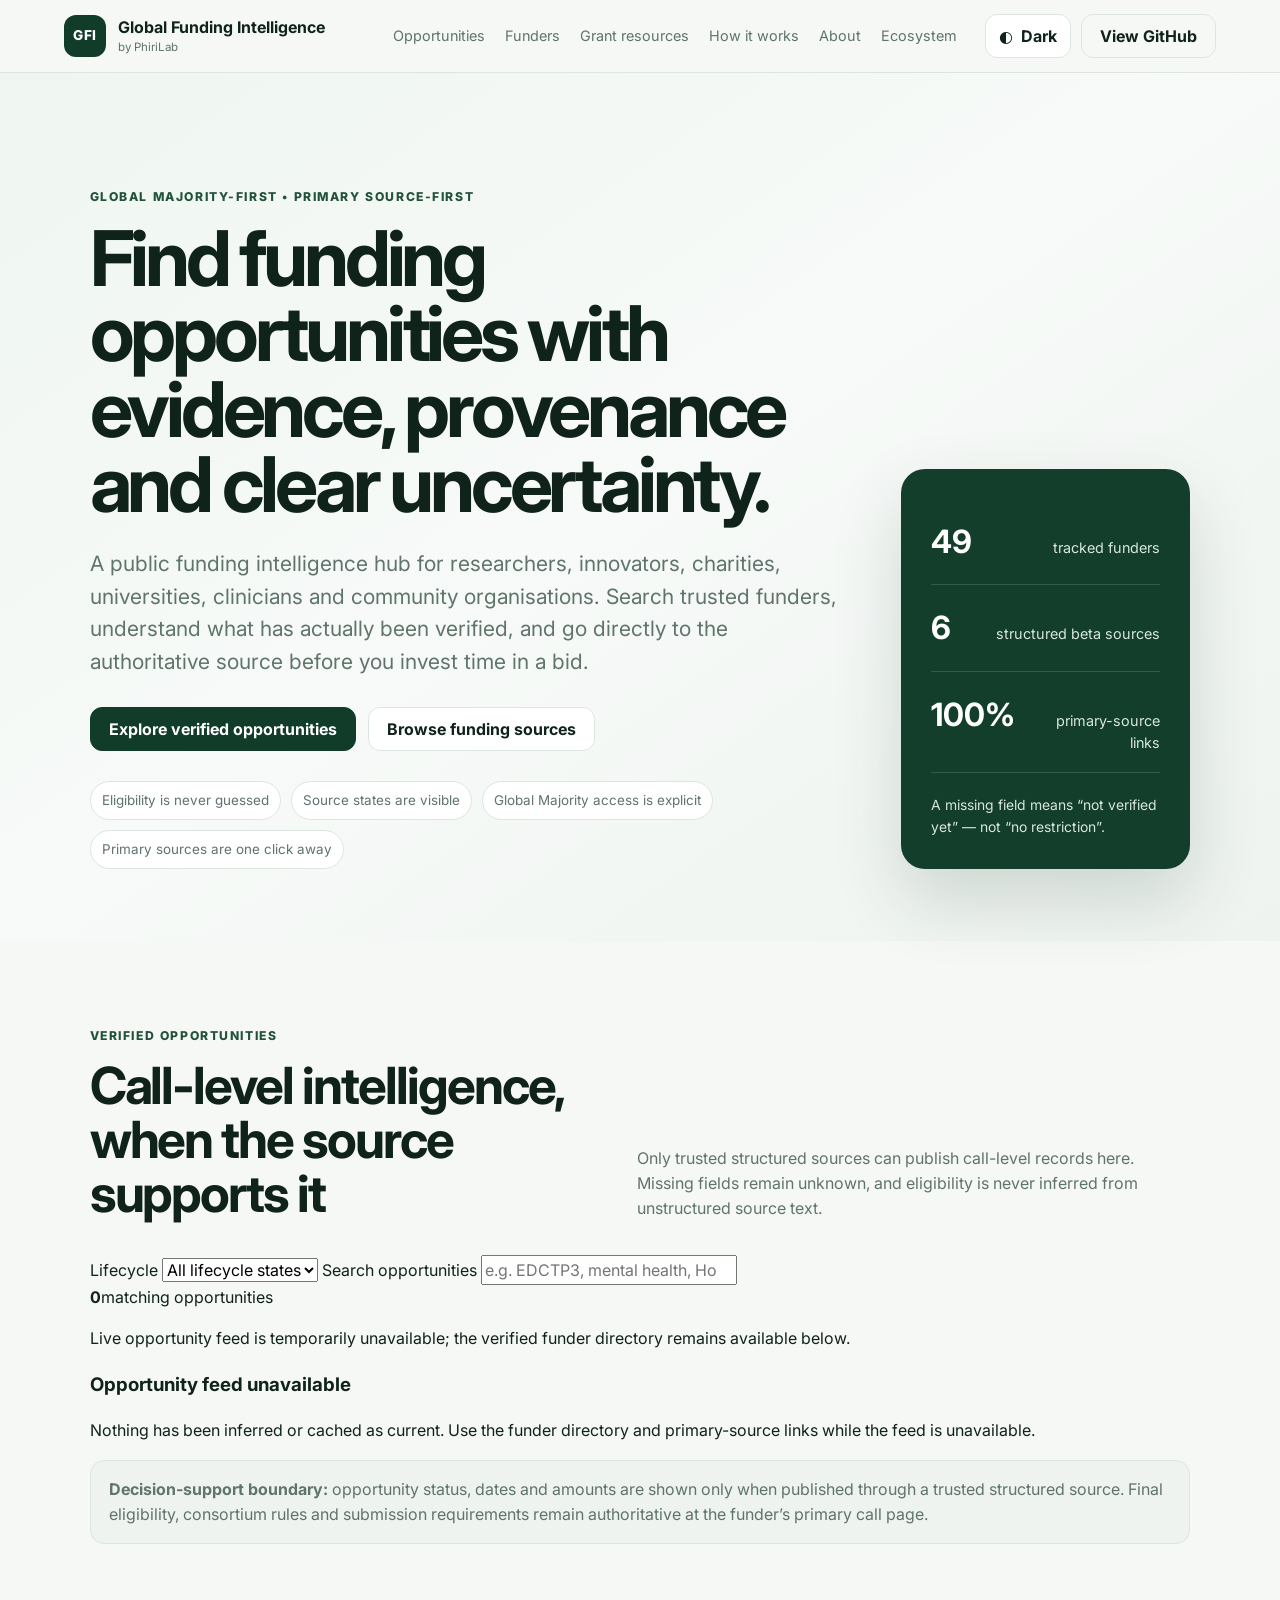
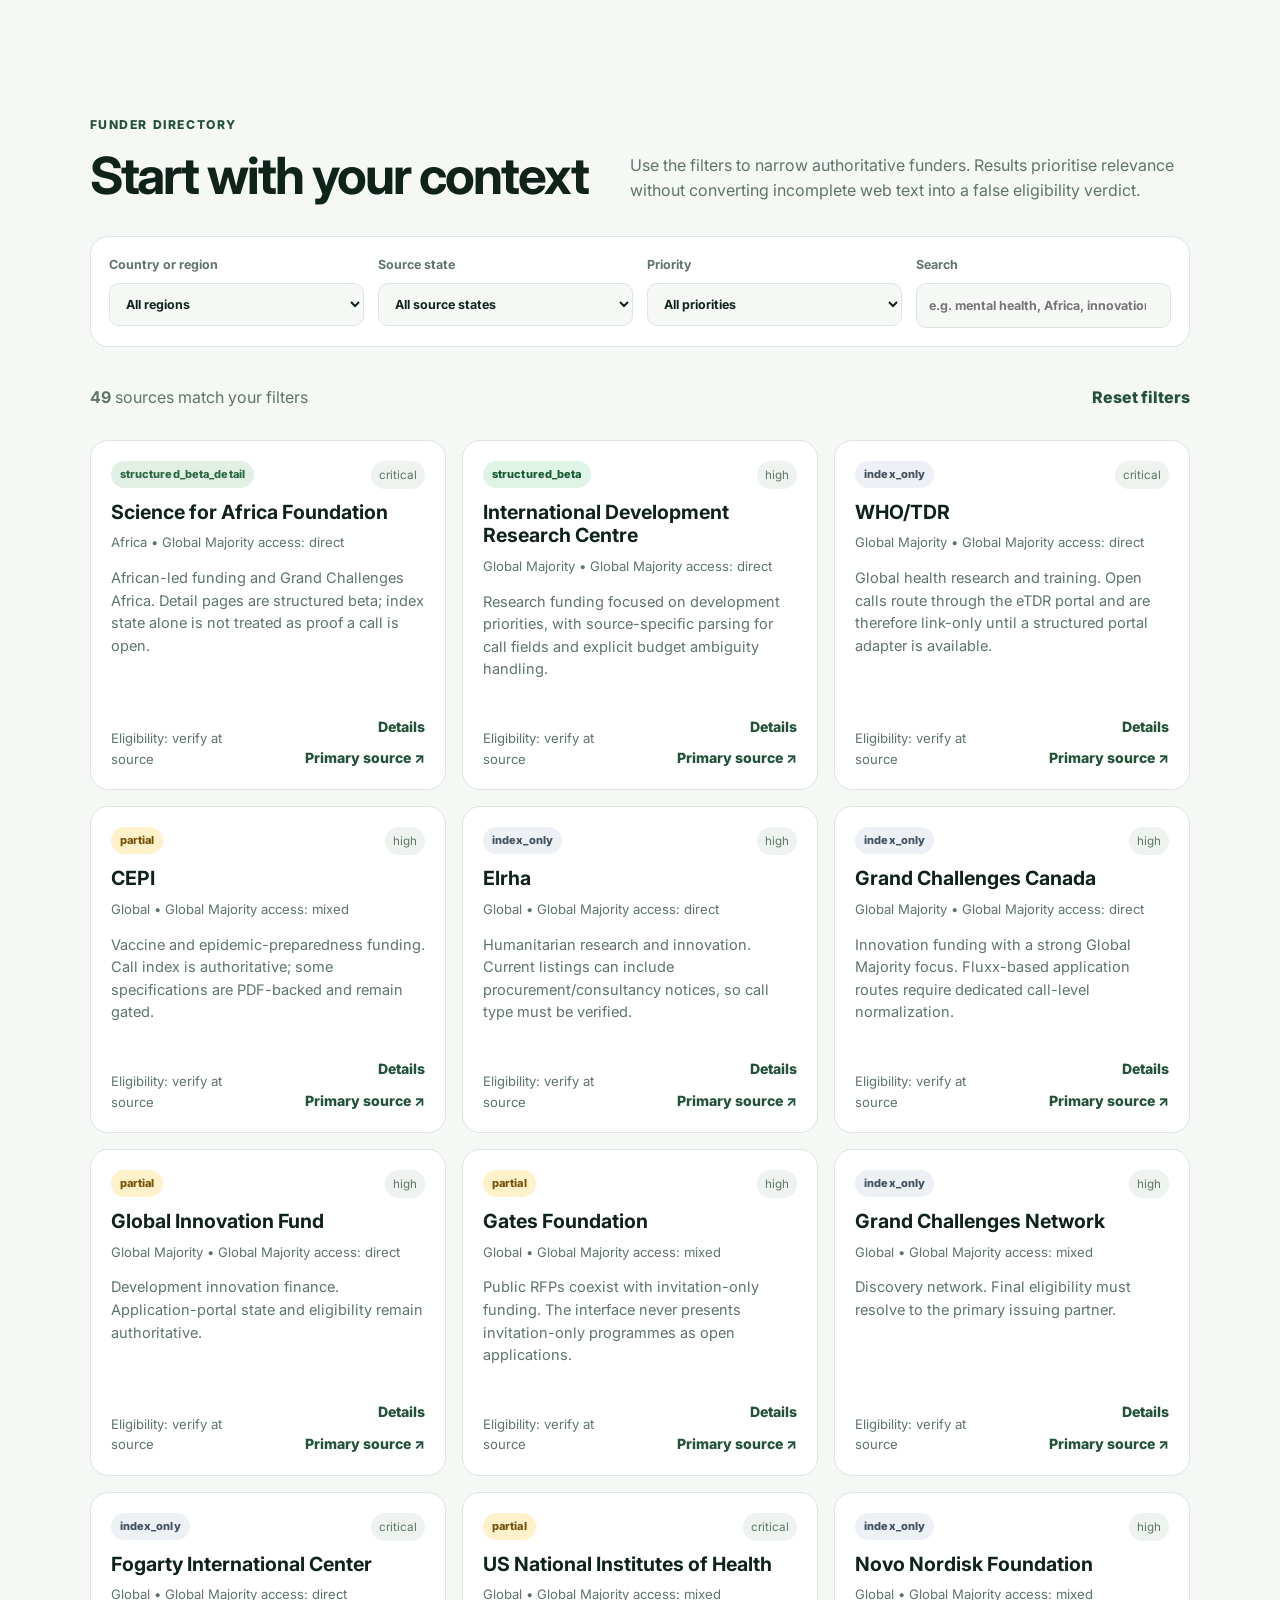
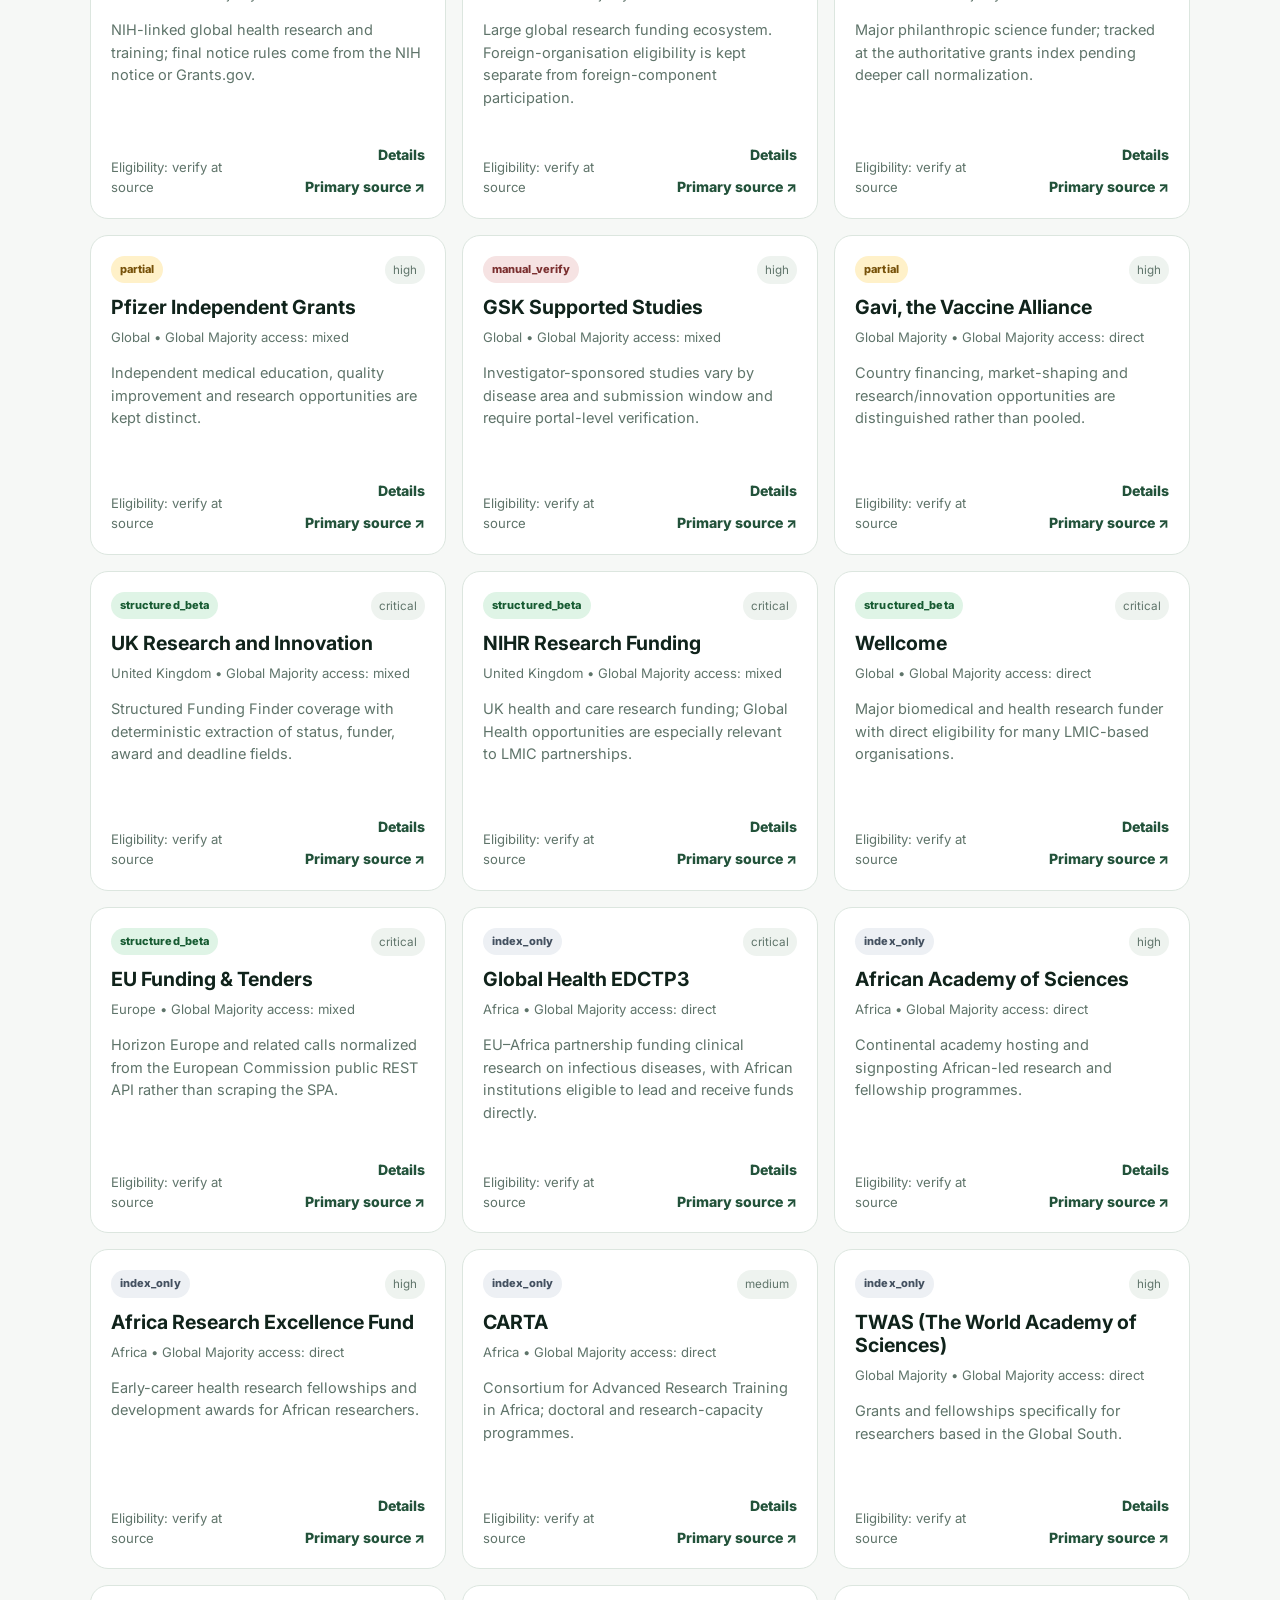
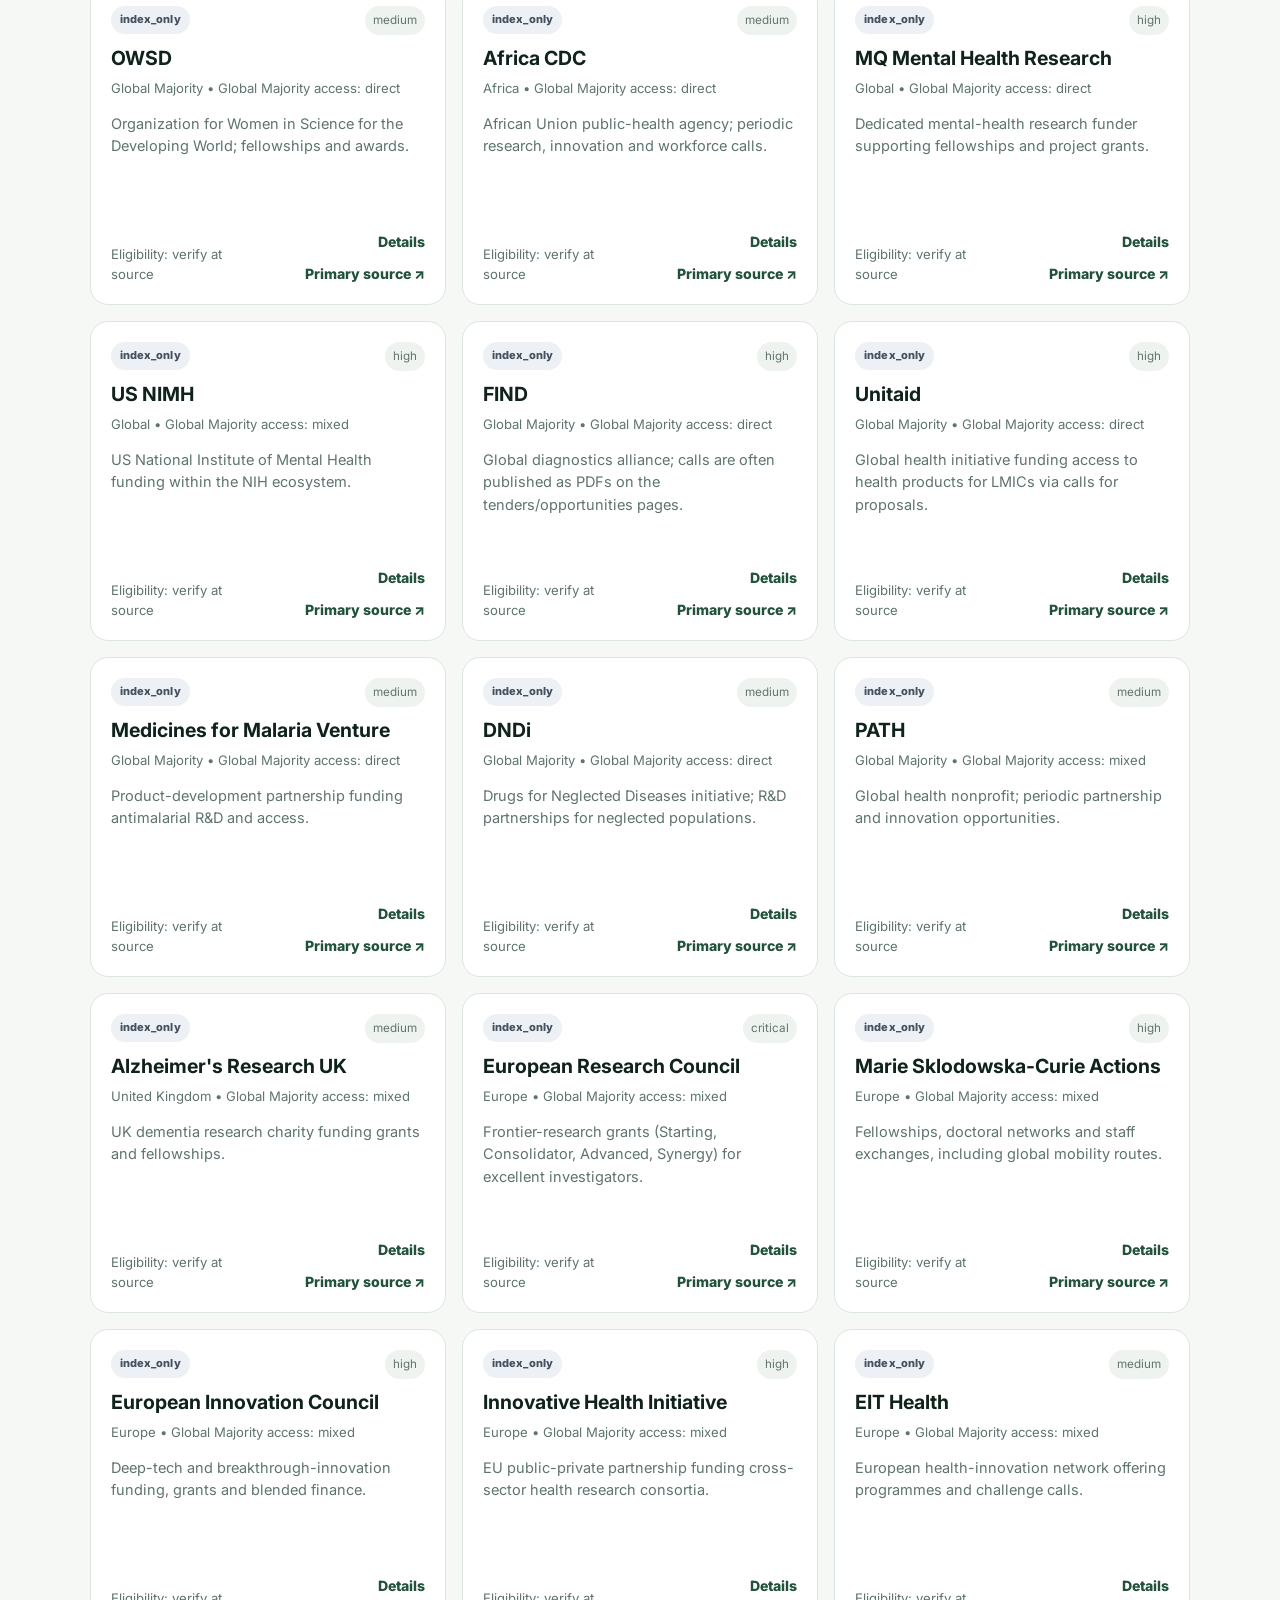
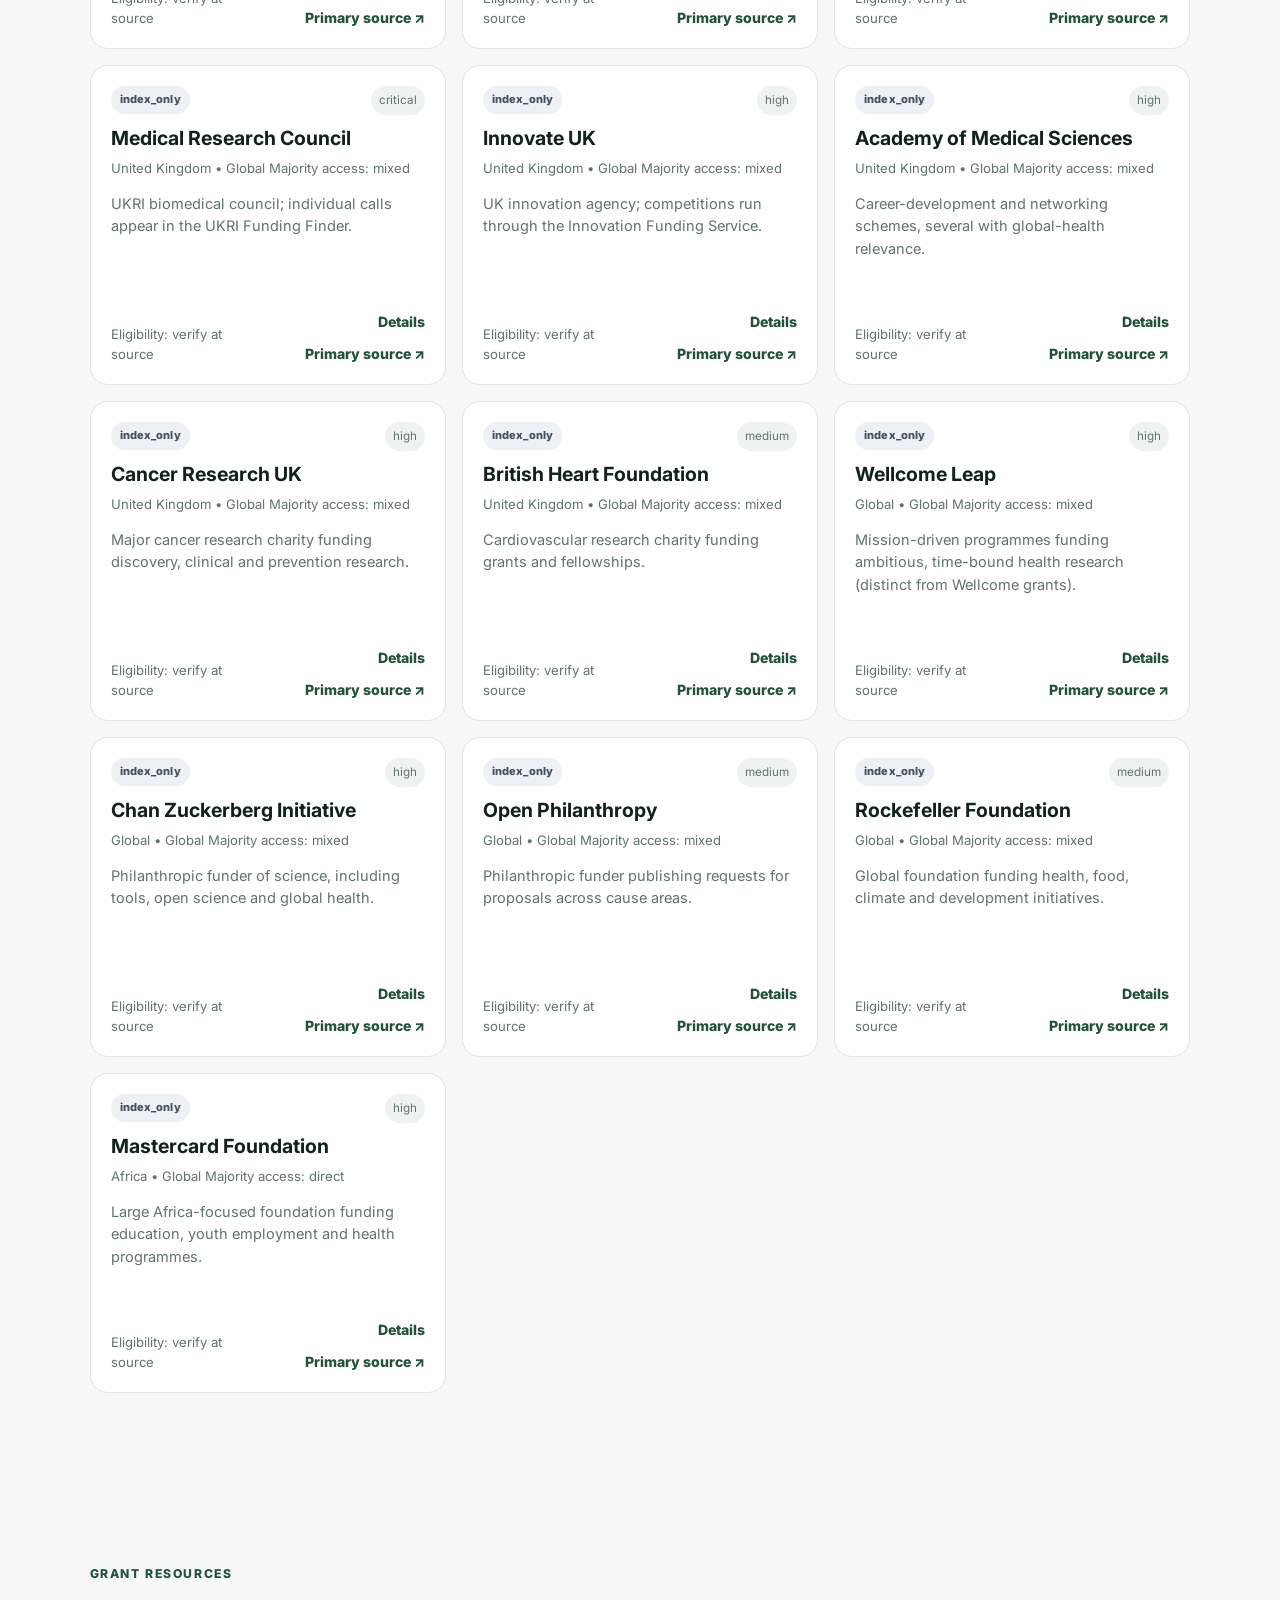
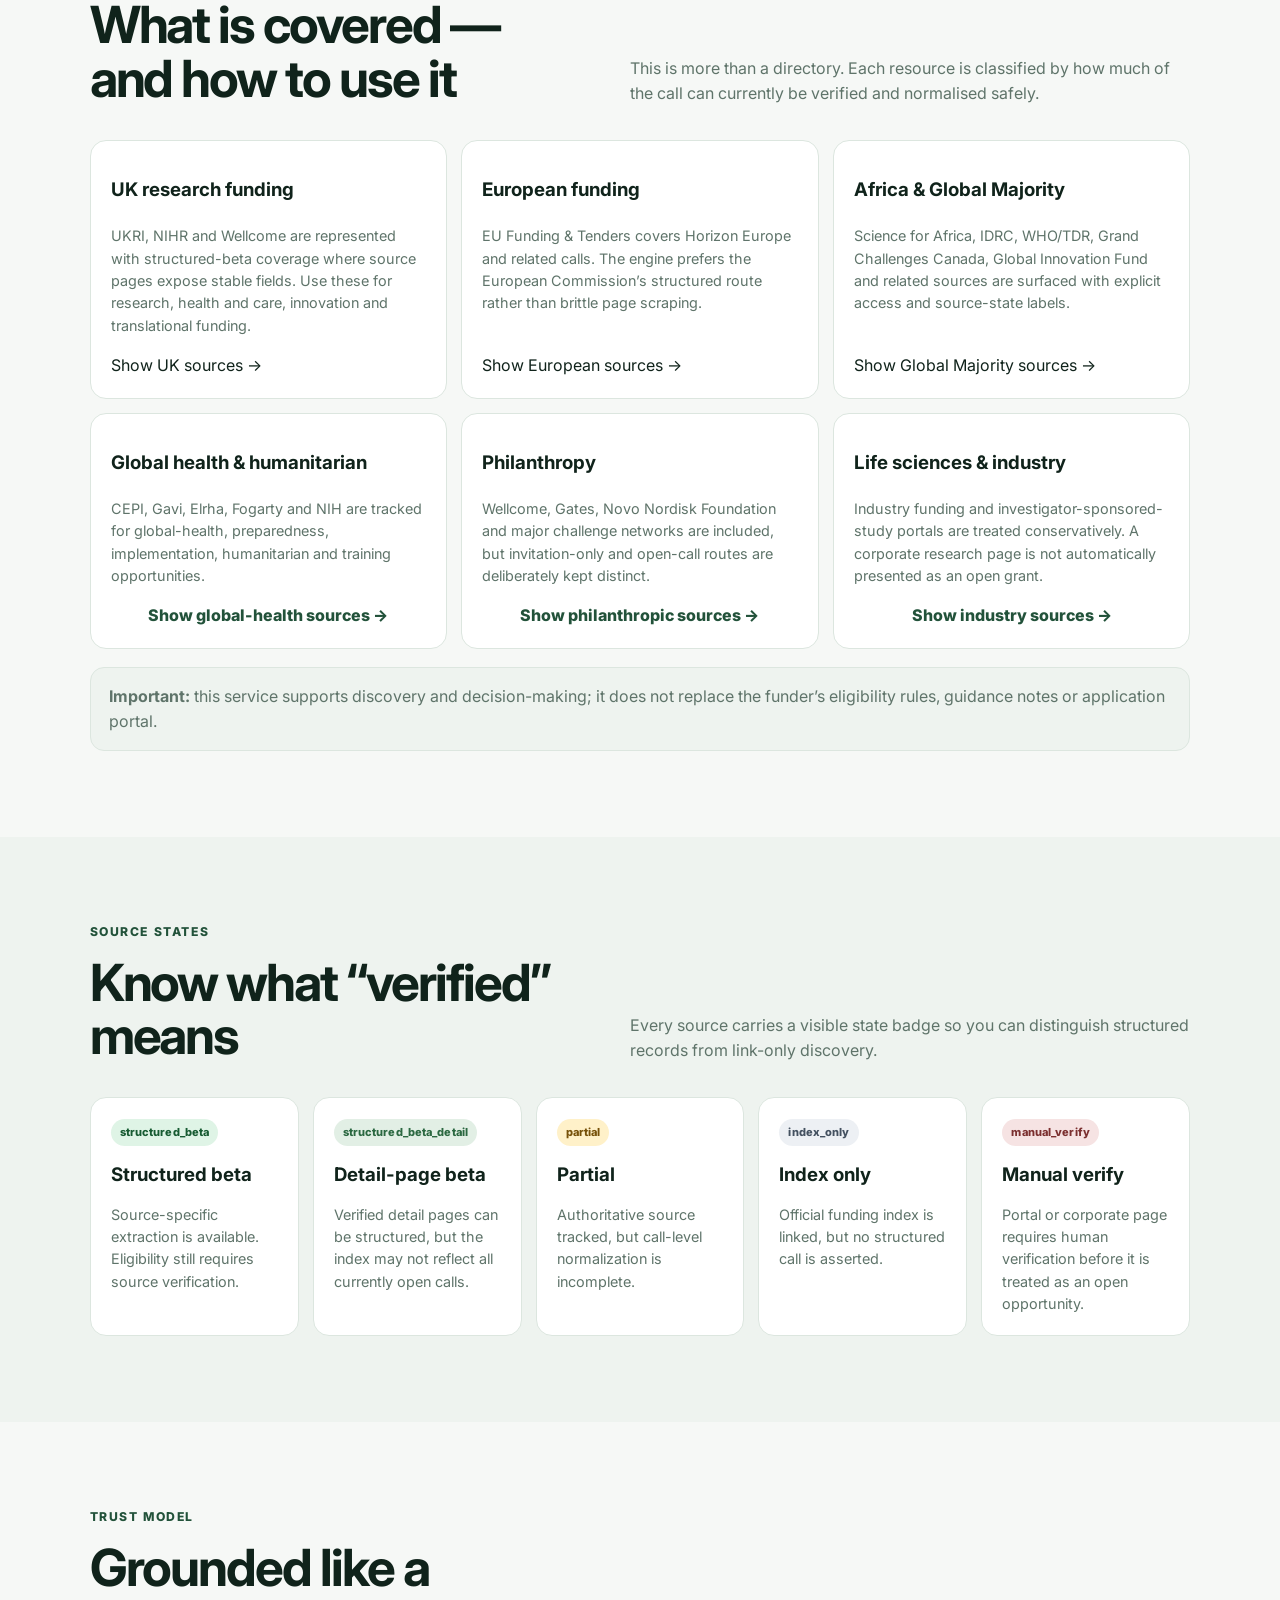
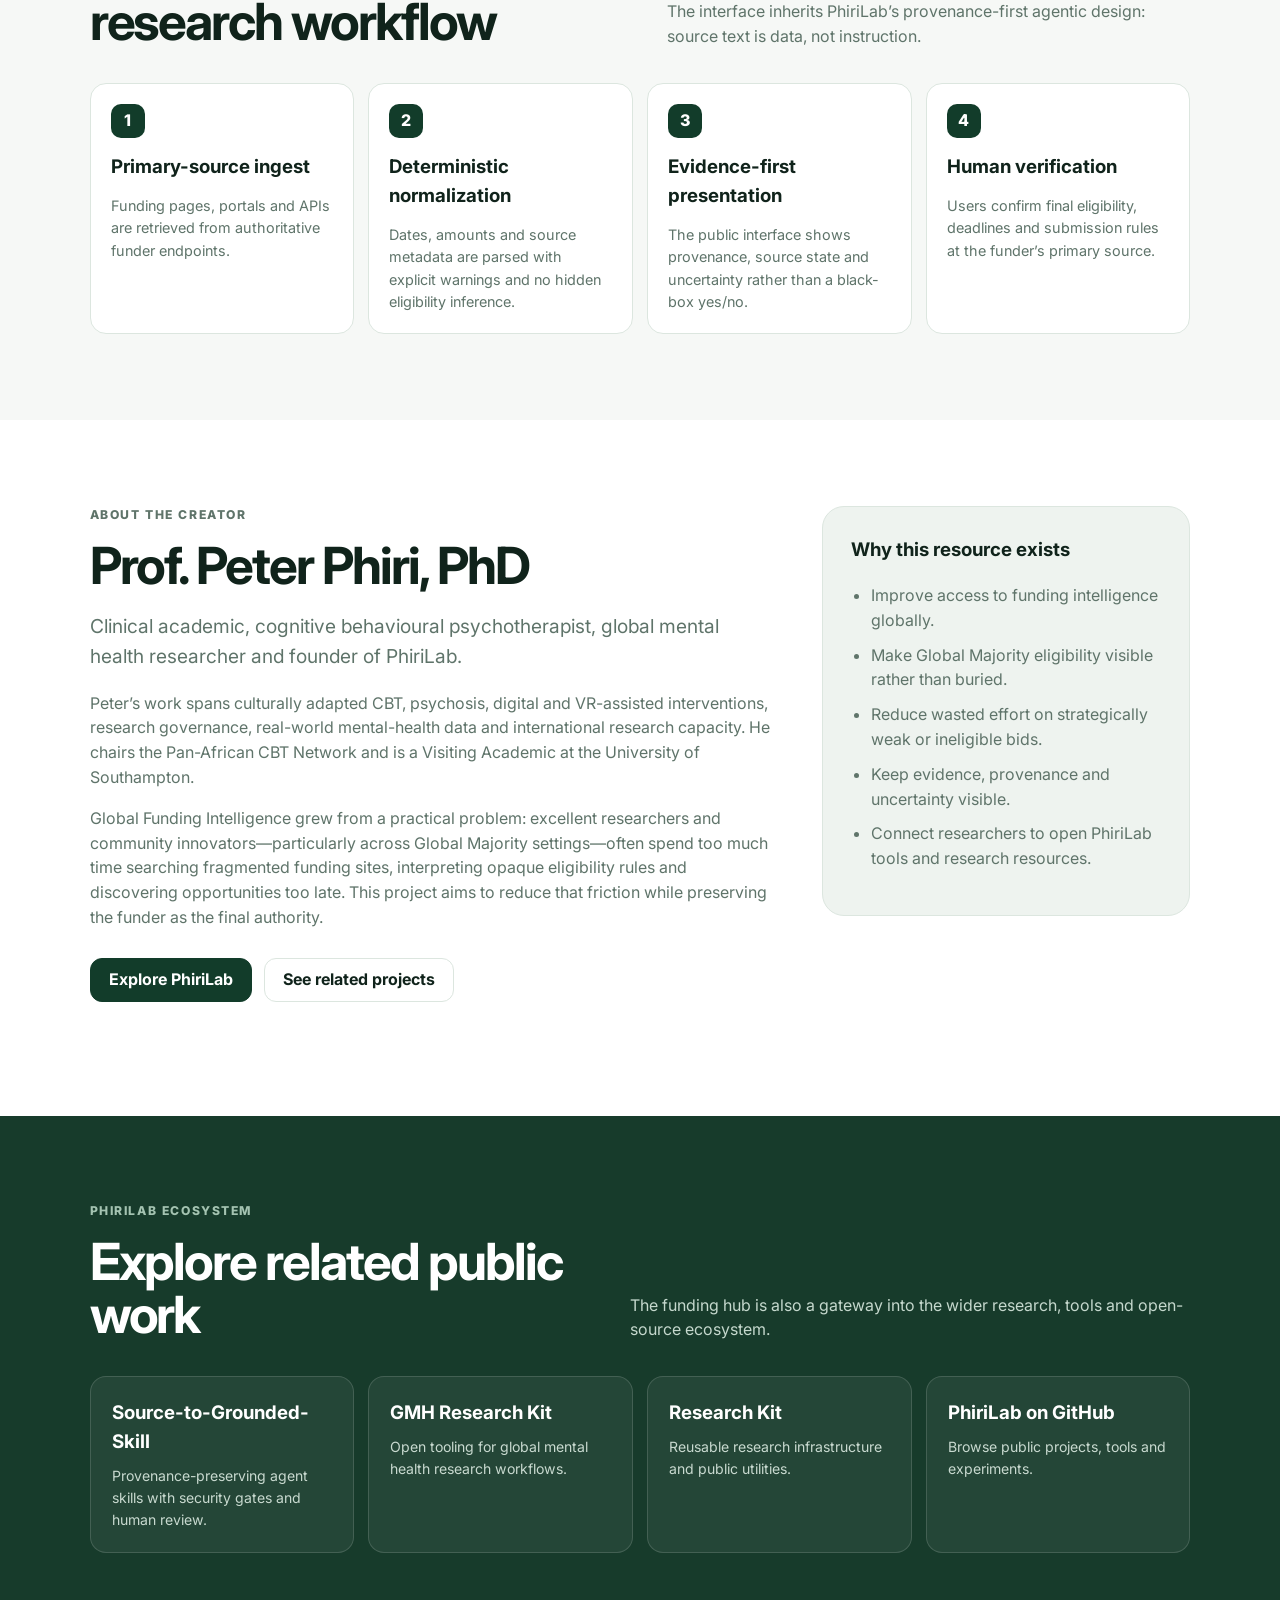
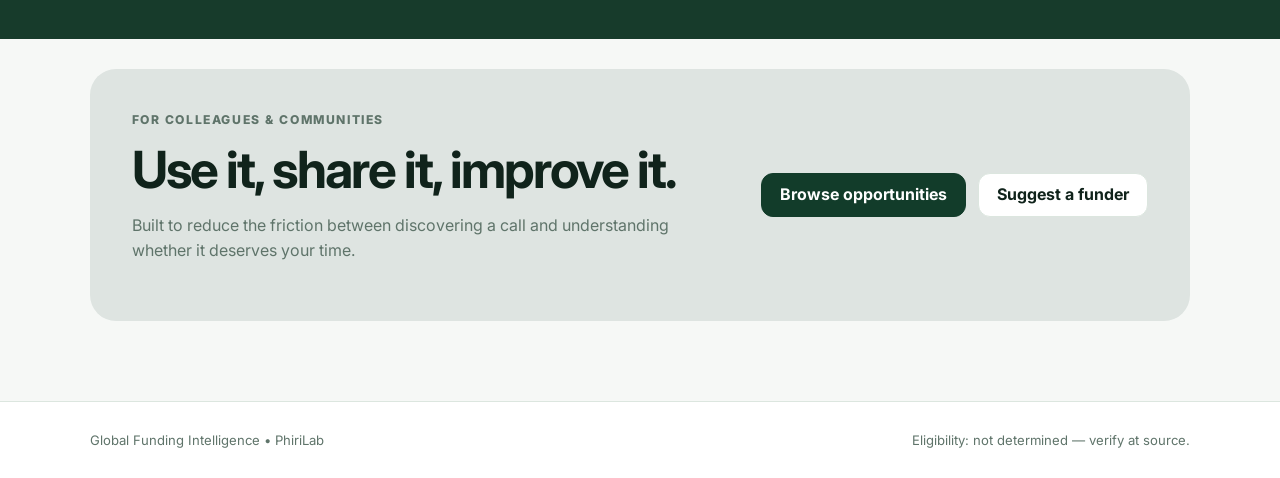
==== web/index.html @ 03db9a06 "Add opportunity discovery surface" ====
<!doctype html>
<html lang="en">
<head>
  <meta charset="utf-8" />
  <meta name="viewport" content="width=device-width, initial-scale=1" />
  <meta name="color-scheme" content="light dark" />
  <title>Global Funding Intelligence | PhiriLab</title>
  <meta name="description" content="Primary-source-first funding intelligence for researchers, innovators and Global Majority institutions." />
  <link rel="preconnect" href="https://fonts.googleapis.com">
  <link rel="preconnect" href="https://fonts.gstatic.com" crossorigin>
  <link href="https://fonts.googleapis.com/css2?family=Inter:wght@400;500;600;700;800&display=swap" rel="stylesheet">
  <link rel="stylesheet" href="styles.css" />
</head>
<body>
  <header class="topbar">
    <a class="brand" href="#top" aria-label="Global Funding Intelligence home">
      <span class="brand-mark">GFI</span>
      <span><strong>Global Funding Intelligence</strong><small>by PhiriLab</small></span>
    </a>
    <nav aria-label="Primary navigation">
      <a href="#opportunities">Opportunities</a>
      <a href="#discover">Funders</a>
      <a href="#resources">Grant resources</a>
      <a href="#how">How it works</a>
      <a href="#about">About</a>
      <a href="#ecosystem">Ecosystem</a>
    </nav>
    <div class="top-actions">
      <button id="themeToggle" class="icon-button" type="button" aria-label="Switch colour theme" aria-pressed="false"><span aria-hidden="true">◐</span><span class="theme-label">Dark</span></button>
      <a class="button ghost" href="https://github.com/PhiriLab/global-funding-intelligence" target="_blank" rel="noreferrer">View GitHub</a>
    </div>
  </header>

  <main id="top">
    <section class="hero">
      <div class="hero-copy">
        <p class="eyebrow">GLOBAL MAJORITY-FIRST • PRIMARY SOURCE-FIRST</p>
        <h1>Find funding opportunities with evidence, provenance and clear uncertainty.</h1>
        <p class="lead">A public funding intelligence hub for researchers, innovators, charities, universities, clinicians and community organisations. Search trusted funders, understand what has actually been verified, and go directly to the authoritative source before you invest time in a bid.</p>
        <div class="hero-actions">
          <a class="button primary" href="#opportunities">Explore verified opportunities</a>
          <a class="button" href="#discover">Browse funding sources</a>
        </div>
        <div class="trust-strip" aria-label="Trust principles">
          <span>Eligibility is never guessed</span>
          <span>Source states are visible</span>
          <span>Global Majority access is explicit</span>
          <span>Primary sources are one click away</span>
        </div>
      </div>
      <aside class="hero-panel" aria-label="Coverage summary">
        <div class="metric"><strong id="sourceCount">0</strong><span>tracked funders</span></div>
        <div class="metric"><strong id="structuredCount">0</strong><span>structured beta sources</span></div>
        <div class="metric"><strong>100%</strong><span>primary-source links</span></div>
        <p class="panel-note">A missing field means “not verified yet” — not “no restriction”.</p>
      </aside>
    </section>

    <section id="opportunities" class="section opportunity-section">
      <div class="section-head">
        <div><p class="eyebrow">VERIFIED OPPORTUNITIES</p><h2>Call-level intelligence, when the source supports it</h2></div>
        <p>Only trusted structured sources can publish call-level records here. Missing fields remain unknown, and eligibility is never inferred from unstructured source text.</p>
      </div>
      <div class="opportunity-toolbar" role="search" aria-label="Opportunity filters">
        <label>Lifecycle
          <select id="opportunityLifecycleFilter">
            <option value="all">All lifecycle states</option>
            <option value="closing_soon">Closing soon</option>
            <option value="open">Open</option>
            <option value="rolling">Rolling</option>
            <option value="upcoming">Upcoming</option>
            <option value="unknown">Unknown</option>
            <option value="closed">Closed</option>
          </select>
        </label>
        <label>Search opportunities
          <input id="opportunitySearch" type="search" placeholder="e.g. EDCTP3, mental health, Horizon" autocomplete="off" />
        </label>
        <div class="opportunity-summary" aria-live="polite"><strong id="opportunityCount">0</strong><span>matching opportunities</span></div>
      </div>
      <p id="opportunityFeedStatus" class="feed-status">Loading verified opportunity feed…</p>
      <div id="opportunityCards" class="opportunity-grid" aria-live="polite" aria-busy="false"></div>
      <div class="notice"><strong>Decision-support boundary:</strong> opportunity status, dates and amounts are shown only when published through a trusted structured source. Final eligibility, consortium rules and submission requirements remain authoritative at the funder’s primary call page.</div>
    </section>

    <section id="discover" class="section">
      <div class="section-head">
        <div><p class="eyebrow">FUNDER DIRECTORY</p><h2>Start with your context</h2></div>
        <p>Use the filters to narrow authoritative funders. Results prioritise relevance without converting incomplete web text into a false eligibility verdict.</p>
      </div>
      <div class="filter-grid" role="search" aria-label="Funding source filters">
        <label>Country or region
          <select id="regionFilter">
            <option value="all">All regions</option><option value="Africa">Africa</option><option value="global_majority">Global Majority</option><option value="global">Global</option><option value="UK">United Kingdom</option><option value="Europe">Europe</option>
          </select>
        </label>
        <label>Source state
          <select id="stateFilter">
            <option value="all">All source states</option><option value="structured_beta">Structured beta</option><option value="structured_beta_detail">Structured beta detail</option><option value="partial">Partial</option><option value="index_only">Index only</option><option value="manual_verify">Manual verify</option>
          </select>
        </label>
        <label>Priority
          <select id="priorityFilter">
            <option value="all">All priorities</option><option value="critical">Critical</option><option value="high">High</option><option value="medium">Medium</option>
          </select>
        </label>
        <label>Search
          <input id="searchInput" type="search" placeholder="e.g. mental health, Africa, innovation, CEPI" autocomplete="off" />
        </label>
      </div>
      <div class="results-toolbar"><p><strong id="resultCount">0</strong> sources match your filters</p><button id="resetFilters" class="text-button" type="button">Reset filters</button></div>
      <div id="cards" class="card-grid" aria-live="polite"></div>
    </section>

    <section id="resources" class="section resource-guide">
      <div class="section-head">
        <div><p class="eyebrow">GRANT RESOURCES</p><h2>What is covered — and how to use it</h2></div>
        <p>This is more than a directory. Each resource is classified by how much of the call can currently be verified and normalised safely.</p>
      </div>
      <div class="resource-grid">
        <article><h3>UK research funding</h3><p>UKRI, NIHR and Wellcome are represented with structured-beta coverage where source pages expose stable fields. Use these for research, health and care, innovation and translational funding.</p><a href="#discover" data-filter-region="UK">Show UK sources →</a></article>
        <article><h3>European funding</h3><p>EU Funding & Tenders covers Horizon Europe and related calls. The engine prefers the European Commission’s structured route rather than brittle page scraping.</p><a href="#discover" data-filter-region="Europe">Show European sources →</a></article>
        <article><h3>Africa & Global Majority</h3><p>Science for Africa, IDRC, WHO/TDR, Grand Challenges Canada, Global Innovation Fund and related sources are surfaced with explicit access and source-state labels.</p><a href="#discover" data-filter-region="global_majority">Show Global Majority sources →</a></article>
        <article><h3>Global health & humanitarian</h3><p>CEPI, Gavi, Elrha, Fogarty and NIH are tracked for global-health, preparedness, implementation, humanitarian and training opportunities.</p><button class="inline-action" type="button" data-search="global health">Show global-health sources →</button></article>
        <article><h3>Philanthropy</h3><p>Wellcome, Gates, Novo Nordisk Foundation and major challenge networks are included, but invitation-only and open-call routes are deliberately kept distinct.</p><button class="inline-action" type="button" data-search="foundation">Show philanthropic sources →</button></article>
        <article><h3>Life sciences & industry</h3><p>Industry funding and investigator-sponsored-study portals are treated conservatively. A corporate research page is not automatically presented as an open grant.</p><button class="inline-action" type="button" data-search="supported studies">Show industry sources →</button></article>
      </div>
      <div class="notice"><strong>Important:</strong> this service supports discovery and decision-making; it does not replace the funder’s eligibility rules, guidance notes or application portal.</div>
    </section>

    <section id="sources" class="section muted">
      <div class="section-head"><div><p class="eyebrow">SOURCE STATES</p><h2>Know what “verified” means</h2></div><p>Every source carries a visible state badge so you can distinguish structured records from link-only discovery.</p></div>
      <div class="state-grid">
        <article><span class="badge structured_beta">structured_beta</span><h3>Structured beta</h3><p>Source-specific extraction is available. Eligibility still requires source verification.</p></article>
        <article><span class="badge structured_beta_detail">structured_beta_detail</span><h3>Detail-page beta</h3><p>Verified detail pages can be structured, but the index may not reflect all currently open calls.</p></article>
        <article><span class="badge partial">partial</span><h3>Partial</h3><p>Authoritative source tracked, but call-level normalization is incomplete.</p></article>
        <article><span class="badge index_only">index_only</span><h3>Index only</h3><p>Official funding index is linked, but no structured call is asserted.</p></article>
        <article><span class="badge manual_verify">manual_verify</span><h3>Manual verify</h3><p>Portal or corporate page requires human verification before it is treated as an open opportunity.</p></article>
      </div>
    </section>

    <section id="how" class="section">
      <div class="section-head"><div><p class="eyebrow">TRUST MODEL</p><h2>Grounded like a research workflow</h2></div><p>The interface inherits PhiriLab’s provenance-first agentic design: source text is data, not instruction.</p></div>
      <div class="steps">
        <article><span>1</span><h3>Primary-source ingest</h3><p>Funding pages, portals and APIs are retrieved from authoritative funder endpoints.</p></article>
        <article><span>2</span><h3>Deterministic normalization</h3><p>Dates, amounts and source metadata are parsed with explicit warnings and no hidden eligibility inference.</p></article>
        <article><span>3</span><h3>Evidence-first presentation</h3><p>The public interface shows provenance, source state and uncertainty rather than a black-box yes/no.</p></article>
        <article><span>4</span><h3>Human verification</h3><p>Users confirm final eligibility, deadlines and submission rules at the funder’s primary source.</p></article>
      </div>
    </section>

    <section id="about" class="section about-section">
      <div class="about-layout">
        <div>
          <p class="eyebrow">ABOUT THE CREATOR</p>
          <h2>Prof. Peter Phiri, PhD</h2>
          <p class="about-lead">Clinical academic, cognitive behavioural psychotherapist, global mental health researcher and founder of PhiriLab.</p>
          <p>Peter’s work spans culturally adapted CBT, psychosis, digital and VR-assisted interventions, research governance, real-world mental-health data and international research capacity. He chairs the Pan-African CBT Network and is a Visiting Academic at the University of Southampton.</p>
          <p>Global Funding Intelligence grew from a practical problem: excellent researchers and community innovators—particularly across Global Majority settings—often spend too much time searching fragmented funding sites, interpreting opaque eligibility rules and discovering opportunities too late. This project aims to reduce that friction while preserving the funder as the final authority.</p>
          <div class="hero-actions"><a class="button primary" href="https://github.com/PhiriLab" target="_blank" rel="noreferrer">Explore PhiriLab</a><a class="button" href="#ecosystem">See related projects</a></div>
        </div>
        <aside class="about-card">
          <h3>Why this resource exists</h3>
          <ul><li>Improve access to funding intelligence globally.</li><li>Make Global Majority eligibility visible rather than buried.</li><li>Reduce wasted effort on strategically weak or ineligible bids.</li><li>Keep evidence, provenance and uncertainty visible.</li><li>Connect researchers to open PhiriLab tools and research resources.</li></ul>
        </aside>
      </div>
    </section>

    <section id="ecosystem" class="section ecosystem">
      <div class="section-head"><div><p class="eyebrow">PHIRILAB ECOSYSTEM</p><h2>Explore related public work</h2></div><p>The funding hub is also a gateway into the wider research, tools and open-source ecosystem.</p></div>
      <div class="ecosystem-grid">
        <a href="https://github.com/PhiriLab/Source-to-grounded-Skill" target="_blank" rel="noreferrer"><h3>Source-to-Grounded-Skill</h3><p>Provenance-preserving agent skills with security gates and human review.</p></a>
        <a href="https://github.com/PhiriLab/gmh-research-kit" target="_blank" rel="noreferrer"><h3>GMH Research Kit</h3><p>Open tooling for global mental health research workflows.</p></a>
        <a href="https://github.com/PhiriLab/research-kit" target="_blank" rel="noreferrer"><h3>Research Kit</h3><p>Reusable research infrastructure and public utilities.</p></a>
        <a href="https://github.com/PhiriLab" target="_blank" rel="noreferrer"><h3>PhiriLab on GitHub</h3><p>Browse public projects, tools and experiments.</p></a>
      </div>
    </section>

    <section class="cta">
      <div><p class="eyebrow">FOR COLLEAGUES & COMMUNITIES</p><h2>Use it, share it, improve it.</h2><p>Built to reduce the friction between discovering a call and understanding whether it deserves your time.</p></div>
      <div class="hero-actions"><a class="button primary" href="#opportunities">Browse opportunities</a><a class="button" href="https://github.com/PhiriLab/global-funding-intelligence/issues/new" target="_blank" rel="noreferrer">Suggest a funder</a></div>
    </section>
  </main>

  <dialog id="resourceDialog" class="resource-dialog" aria-labelledby="dialogTitle">
    <form method="dialog"><button class="dialog-close" aria-label="Close resource details">×</button></form>
    <div id="dialogContent"></div>
  </dialog>

  <footer><span>Global Funding Intelligence • PhiriLab</span><span>Eligibility: not determined — verify at source.</span></footer>
  <script src="app.js"></script>
  <script src="opportunities.js"></script>
</body>
</html>
---- web/styles.css ----
*{box-sizing:border-box}html{scroll-behavior:smooth}html[data-theme="dark"]{color-scheme:dark}body{margin:0;font-family:Inter,system-ui,-apple-system,BlinkMacSystemFont,"Segoe UI",sans-serif;color:var(--text);background:var(--bg);line-height:1.55;transition:background .2s ease,color .2s ease}:root{--bg:#f6f8f6;--surface:#fff;--surface-2:#eef3ef;--text:#10231b;--muted:#5f746a;--line:#dce6df;--accent:#123c2a;--accent-2:#22523a;--hero:#eff6f1;--hero2:#f7faf8;--shadow:rgba(29,64,48,.09)}html[data-theme="dark"]{--bg:#0c1511;--surface:#122019;--surface-2:#101b16;--text:#eef7f1;--muted:#a8b9b0;--line:#263a31;--accent:#7dc69a;--accent-2:#9fdbb6;--hero:#101d17;--hero2:#0d1712;--shadow:rgba(0,0,0,.28)}a{color:inherit;text-decoration:none}button,input,select{font:inherit}.topbar{position:sticky;top:0;z-index:20;display:flex;align-items:center;gap:28px;padding:14px clamp(20px,5vw,72px);background:color-mix(in srgb,var(--bg) 92%,transparent);backdrop-filter:blur(14px);border-bottom:1px solid var(--line)}.brand{display:flex;align-items:center;gap:12px;margin-right:auto}.brand-mark{display:grid;place-items:center;width:42px;height:42px;border-radius:12px;background:var(--accent);color:var(--surface);font-weight:800;font-size:.85rem;letter-spacing:.06em}.brand span:last-child{display:flex;flex-direction:column;line-height:1.15}.brand small{color:var(--muted);font-size:.72rem;margin-top:4px}.topbar nav{display:flex;gap:20px;font-size:.9rem;color:var(--muted)}.topbar nav a:hover,.topbar nav a:focus-visible{color:var(--accent-2)}.top-actions{display:flex;gap:10px;align-items:center}.button,.icon-button{display:inline-flex;align-items:center;justify-content:center;min-height:44px;padding:0 18px;border-radius:12px;border:1px solid var(--line);background:var(--surface);color:var(--text);font-weight:700;transition:.18s ease;cursor:pointer}.icon-button{gap:8px;padding:0 13px}.button:hover,.button:focus-visible,.icon-button:hover,.icon-button:focus-visible{transform:translateY(-1px);box-shadow:0 8px 24px var(--shadow)}.button.primary{background:var(--accent);color:var(--surface);border-color:var(--accent)}.button.ghost{background:transparent}.hero{display:grid;grid-template-columns:minmax(0,1.45fr) minmax(280px,.55fr);gap:48px;padding:clamp(64px,9vw,124px) clamp(20px,7vw,110px) 72px;background:linear-gradient(145deg,var(--hero) 0%,var(--hero2) 48%,var(--surface-2) 100%)}.hero-copy{max-width:900px}.eyebrow{margin:0 0 14px;color:var(--accent-2);font-size:.76rem;font-weight:800;letter-spacing:.13em}.hero h1{font-size:clamp(2.7rem,6vw,5.7rem);line-height:.98;letter-spacing:-.055em;margin:0;max-width:1000px}.lead{font-size:clamp(1.05rem,1.7vw,1.32rem);color:var(--muted);max-width:780px;margin:26px 0}.hero-actions{display:flex;flex-wrap:wrap;gap:12px;margin:28px 0}.trust-strip{display:flex;flex-wrap:wrap;gap:10px;margin-top:30px}.trust-strip span{padding:8px 11px;border-radius:999px;background:var(--surface);border:1px solid var(--line);font-size:.84rem;color:var(--muted)}.hero-panel{align-self:end;background:#143e2c;color:#fff;padding:30px;border-radius:24px;box-shadow:0 30px 70px rgba(22,57,43,.16)}html[data-theme="dark"] .hero-panel{background:#173c2d}.metric{display:flex;align-items:baseline;justify-content:space-between;gap:20px;padding:18px 0;border-bottom:1px solid rgba(255,255,255,.14)}.metric strong{font-size:2rem}.metric span{color:#d7e7dd;font-size:.9rem;text-align:right}.panel-note{font-size:.87rem;color:#d7e7dd;margin:22px 0 0}.section{padding:86px clamp(20px,7vw,110px)}.section.muted{background:var(--surface-2)}.section-head{display:flex;align-items:end;justify-content:space-between;gap:40px;margin-bottom:34px}.section-head h2,.cta h2,.about-section h2{font-size:clamp(2rem,4vw,3.4rem);letter-spacing:-.04em;line-height:1.05;margin:0}.section-head>p{max-width:560px;color:var(--muted);margin:0}.filter-grid{display:grid;grid-template-columns:repeat(4,minmax(0,1fr));gap:14px;background:var(--surface);padding:18px;border-radius:18px;border:1px solid var(--line)}.filter-grid label{font-size:.78rem;font-weight:700;color:var(--muted)}.filter-grid select,.filter-grid input{width:100%;margin-top:8px;border:1px solid var(--line);border-radius:10px;padding:12px;background:var(--bg);color:var(--text);outline:none}.filter-grid select:focus,.filter-grid input:focus{border-color:var(--accent-2);box-shadow:0 0 0 3px color-mix(in srgb,var(--accent) 18%,transparent)}.results-toolbar{display:flex;justify-content:space-between;align-items:center;margin:22px 0 14px;color:var(--muted)}.text-button,.inline-action{border:0;background:none;color:var(--accent-2);font-weight:800;cursor:pointer;padding:0}.card-grid{display:grid;grid-template-columns:repeat(3,minmax(0,1fr));gap:16px}.funding-card{background:var(--surface);border:1px solid var(--line);border-radius:18px;padding:20px;display:flex;flex-direction:column;min-height:320px;transition:.18s ease}.funding-card:hover{transform:translateY(-2px);box-shadow:0 14px 34px var(--shadow)}.card-top{display:flex;justify-content:space-between;gap:12px;align-items:flex-start}.funding-card h3{margin:12px 0 8px;font-size:1.22rem;line-height:1.2}.meta{font-size:.82rem;color:var(--muted)}.funding-card p{color:var(--muted);font-size:.91rem}.card-bottom{margin-top:auto;padding-top:20px;display:flex;align-items:end;justify-content:space-between;gap:12px}.card-actions{display:flex;flex-wrap:wrap;gap:10px;justify-content:flex-end}.source-link,.details-button{font-weight:800;color:var(--accent-2);font-size:.88rem}.details-button{border:0;background:none;cursor:pointer;padding:0}.priority{font-size:.73rem;padding:5px 8px;border-radius:999px;background:var(--surface-2);color:var(--muted)}.badge{display:inline-flex;align-items:center;width:max-content;padding:5px 9px;border-radius:999px;font-weight:800;font-size:.69rem;letter-spacing:.01em}.badge.structured_beta{background:#dff4e6;color:#175b32}.badge.structured_beta_detail{background:#e2efe5;color:#2b6841}.badge.partial{background:#fff1c9;color:#77520a}.badge.index_only{background:#edf0f4;color:#445160}.badge.manual_verify{background:#f6e3e3;color:#7b3030}.state-grid{display:grid;grid-template-columns:repeat(5,minmax(0,1fr));gap:14px}.state-grid article,.steps article,.resource-grid article{background:var(--surface);border:1px solid var(--line);border-radius:16px;padding:20px}.state-grid h3,.steps h3,.resource-grid h3{margin:14px 0 7px}.state-grid p,.steps p,.resource-grid p{font-size:.9rem;color:var(--muted);margin-bottom:0}.steps{display:grid;grid-template-columns:repeat(4,minmax(0,1fr));gap:14px}.steps span{display:grid;place-items:center;width:34px;height:34px;background:var(--accent);color:var(--surface);border-radius:10px;font-weight:800}.resource-guide{background:var(--bg)}.resource-grid{display:grid;grid-template-columns:repeat(3,minmax(0,1fr));gap:14px}.resource-grid article{display:flex;flex-direction:column}.resource-grid a,.resource-grid button{margin-top:auto;padding-top:16px}.notice{margin-top:18px;padding:16px 18px;border:1px solid var(--line);border-radius:14px;background:var(--surface-2);color:var(--muted)}.about-section{background:var(--surface)}.about-layout{display:grid;grid-template-columns:minmax(0,1.3fr) minmax(300px,.7fr);gap:48px;align-items:start}.about-lead{font-size:1.2rem;color:var(--muted)}.about-layout p{max-width:780px;color:var(--muted)}.about-card{background:var(--surface-2);border:1px solid var(--line);border-radius:22px;padding:28px}.about-card h3{margin-top:0}.about-card ul{padding-left:20px;color:var(--muted)}.about-card li+li{margin-top:10px}.ecosystem{background:#173b2b;color:#fff}.ecosystem .section-head>p{color:#c5d8cd}.ecosystem .eyebrow{color:#a4c3b1}.ecosystem-grid{display:grid;grid-template-columns:repeat(4,minmax(0,1fr));gap:14px}.ecosystem-grid a{border:1px solid rgba(255,255,255,.14);background:rgba(255,255,255,.06);border-radius:16px;padding:21px;transition:.18s ease}.ecosystem-grid a:hover{background:rgba(255,255,255,.1);transform:translateY(-2px)}.ecosystem-grid h3{margin:0 0 9px}.ecosystem-grid p{color:#c8d9cf;font-size:.88rem;margin:0}.cta{margin:30px clamp(20px,7vw,110px) 80px;background:color-mix(in srgb,var(--accent) 14%,var(--surface));border-radius:26px;padding:42px;display:flex;align-items:center;justify-content:space-between;gap:40px}.cta p{max-width:680px;color:var(--muted)}.cta .hero-actions{margin:0;flex-shrink:0}.resource-dialog{width:min(680px,calc(100% - 32px));border:1px solid var(--line);border-radius:22px;background:var(--surface);color:var(--text);padding:28px;box-shadow:0 28px 80px rgba(0,0,0,.26)}.resource-dialog::backdrop{background:rgba(3,12,8,.56);backdrop-filter:blur(4px)}.dialog-close{float:right;border:0;background:var(--surface-2);color:var(--text);width:36px;height:36px;border-radius:50%;font-size:1.4rem;cursor:pointer}.dialog-meta{display:flex;flex-wrap:wrap;gap:8px;margin:14px 0}.dialog-actions{display:flex;gap:10px;flex-wrap:wrap;margin-top:22px}.resource-dialog h2{margin:8px 48px 0 0}.resource-dialog p{color:var(--muted)}footer{display:flex;justify-content:space-between;gap:20px;padding:28px clamp(20px,7vw,110px);border-top:1px solid var(--line);color:var(--muted);font-size:.82rem;background:var(--surface)}:focus-visible{outline:3px solid color-mix(in srgb,var(--accent) 40%,transparent);outline-offset:3px}@media(max-width:1080px){.topbar nav{display:none}.hero{grid-template-columns:1fr}.hero-panel{max-width:520px}.filter-grid{grid-template-columns:repeat(2,1fr)}.card-grid{grid-template-columns:repeat(2,1fr)}.state-grid{grid-template-columns:repeat(2,1fr)}.steps{grid-template-columns:repeat(2,1fr)}.resource-grid{grid-template-columns:repeat(2,1fr)}.ecosystem-grid{grid-template-columns:repeat(2,1fr)}.about-layout{grid-template-columns:1fr}}@media(max-width:680px){.topbar{padding:12px 16px}.top-actions .button{display:none}.theme-label{display:none}.hero,.section{padding-left:16px;padding-right:16px}.hero{padding-top:56px}.hero h1{font-size:2.65rem}.section-head{display:block}.section-head>p{margin-top:14px}.filter-grid,.card-grid,.state-grid,.steps,.resource-grid,.ecosystem-grid{grid-template-columns:1fr}.cta{margin:20px 16px 56px;padding:28px;display:block}.cta .hero-actions{margin-top:24px}.card-bottom{align-items:flex-start;flex-direction:column}.card-actions{justify-content:flex-start}footer{padding:24px 16px;display:block}footer span{display:block;margin-bottom:8px}}
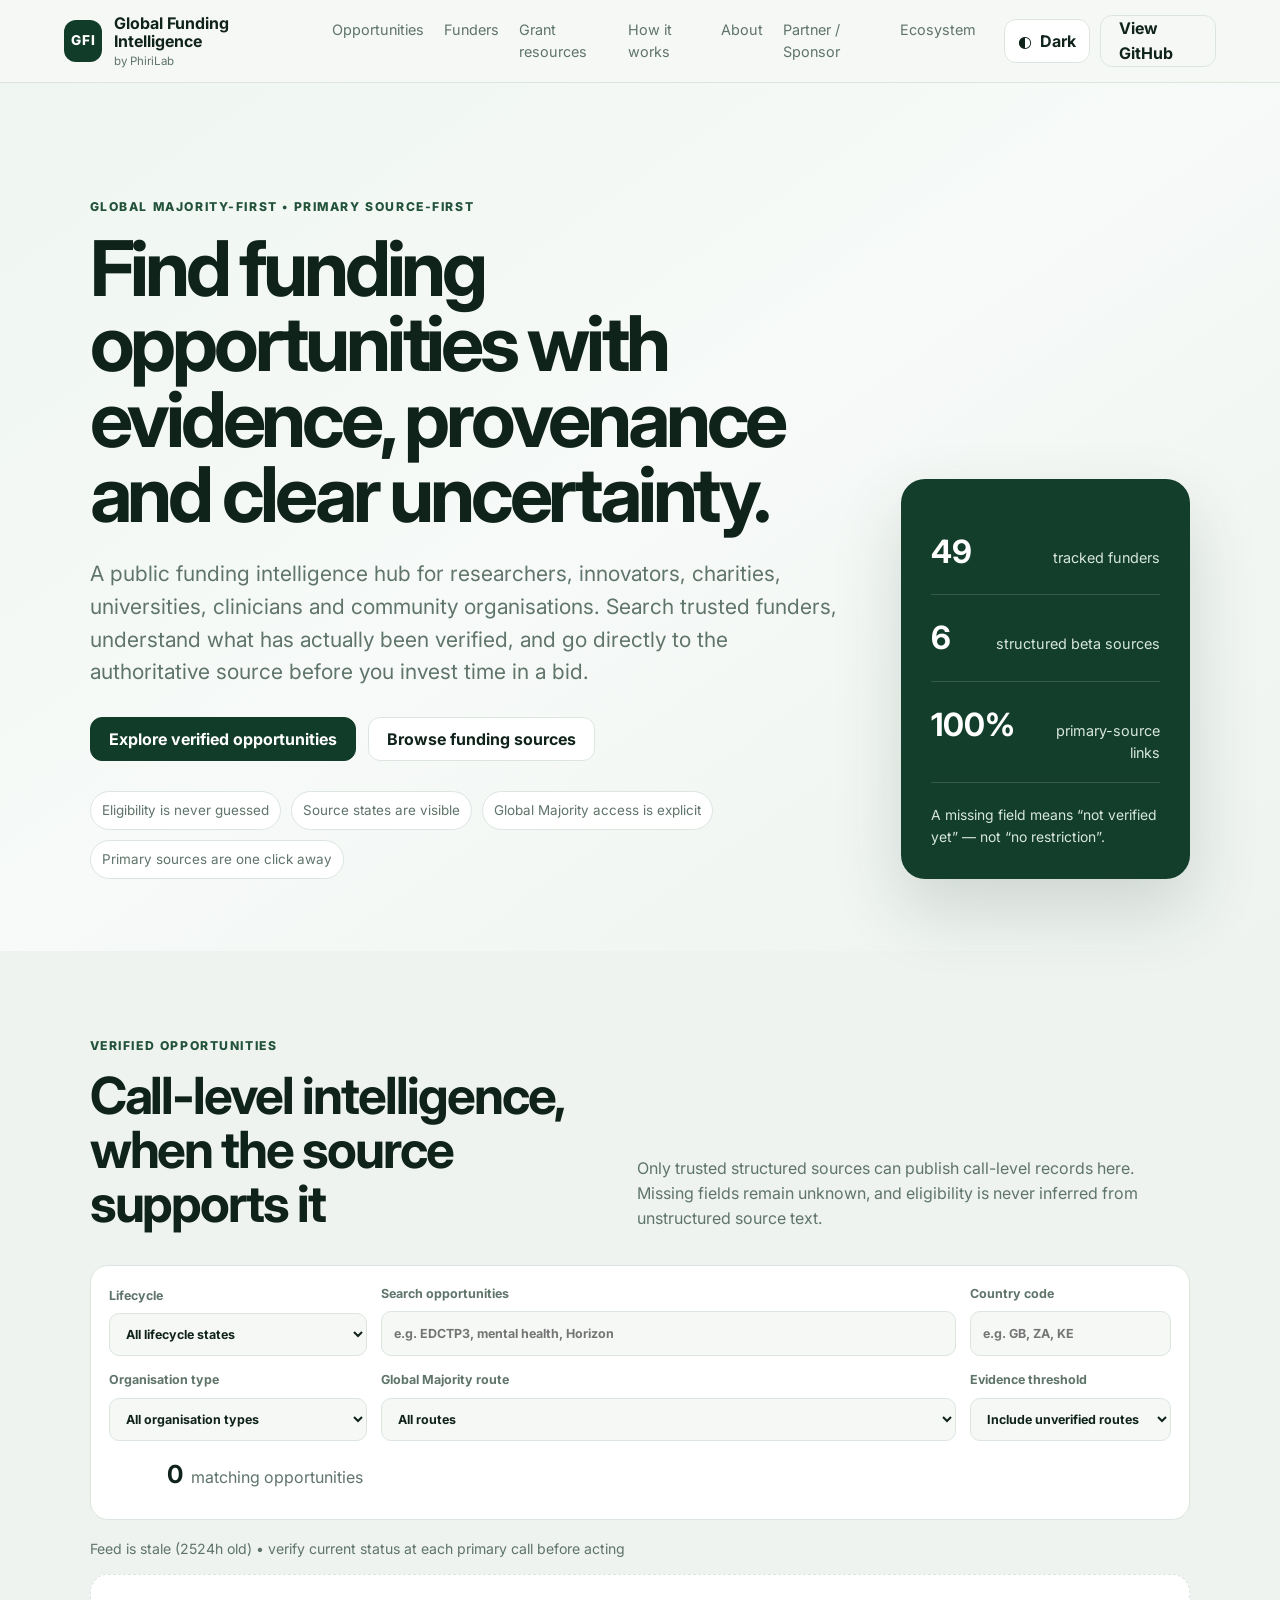
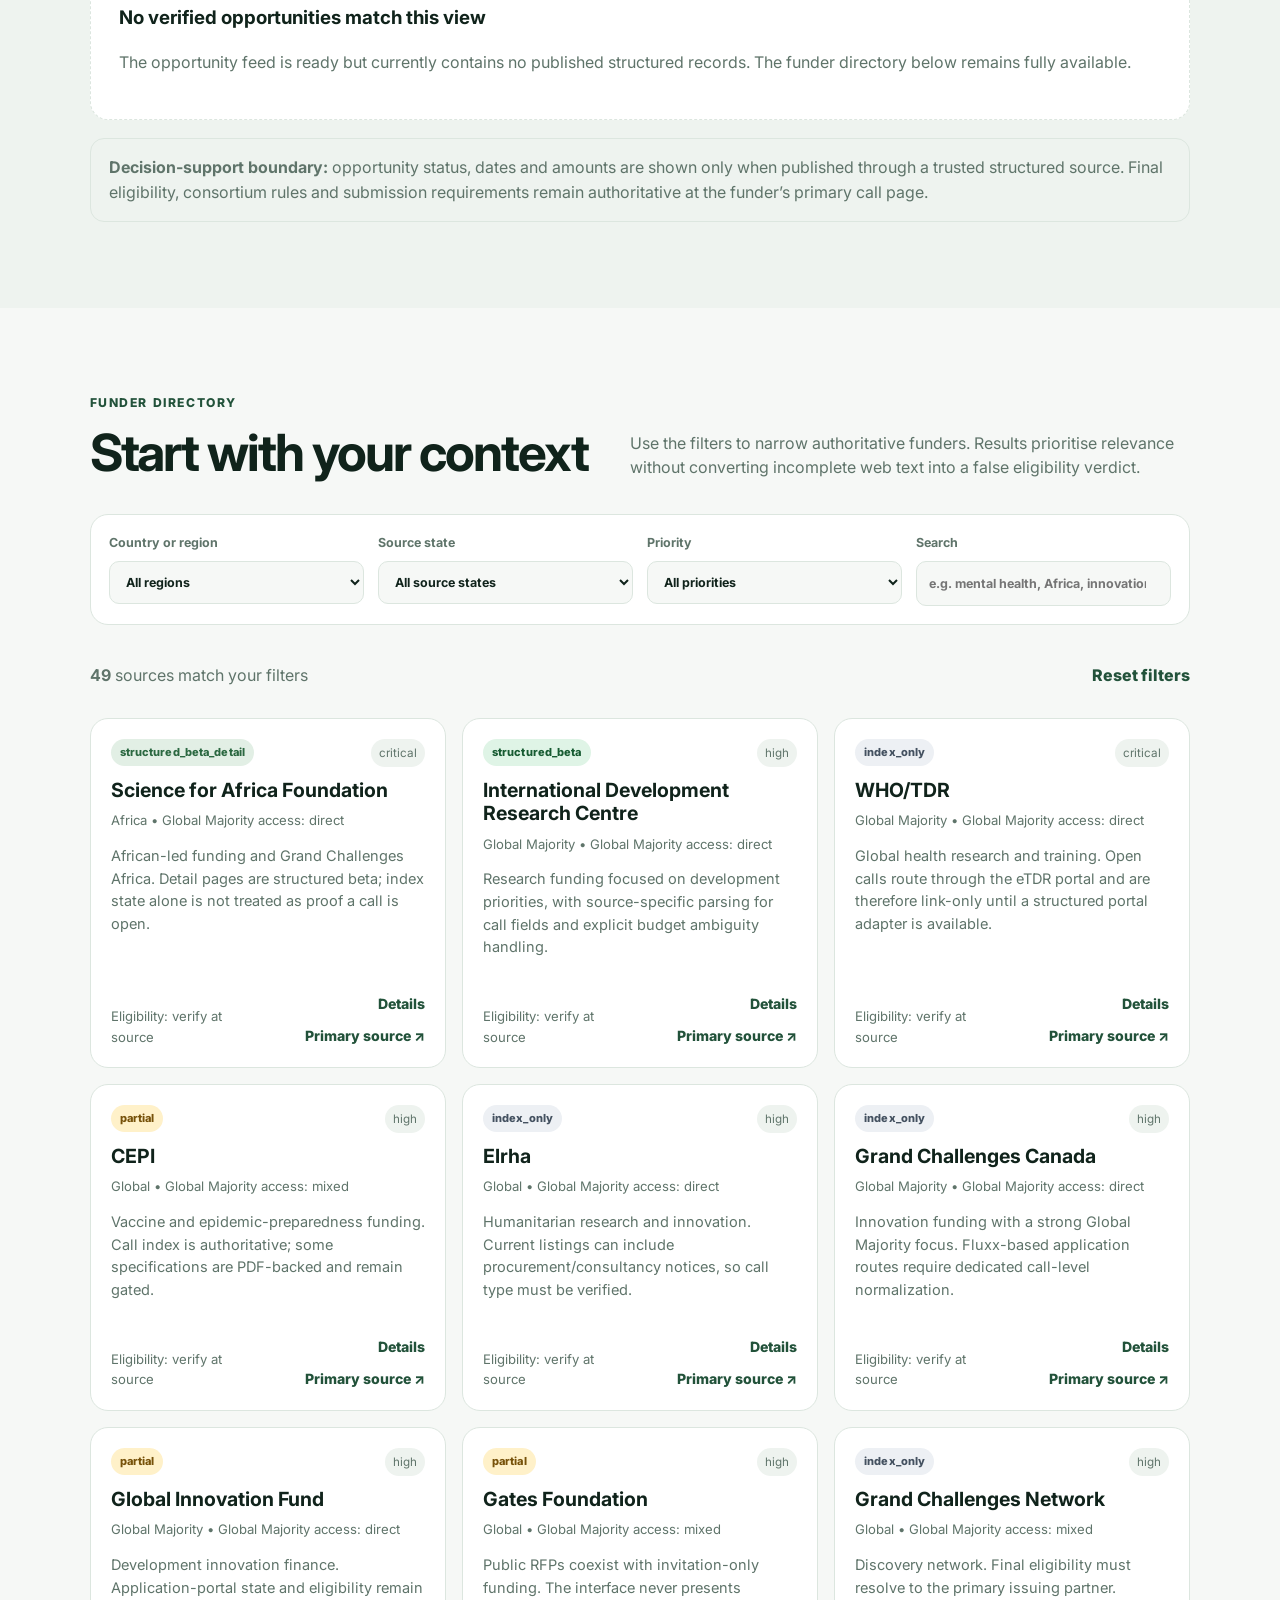
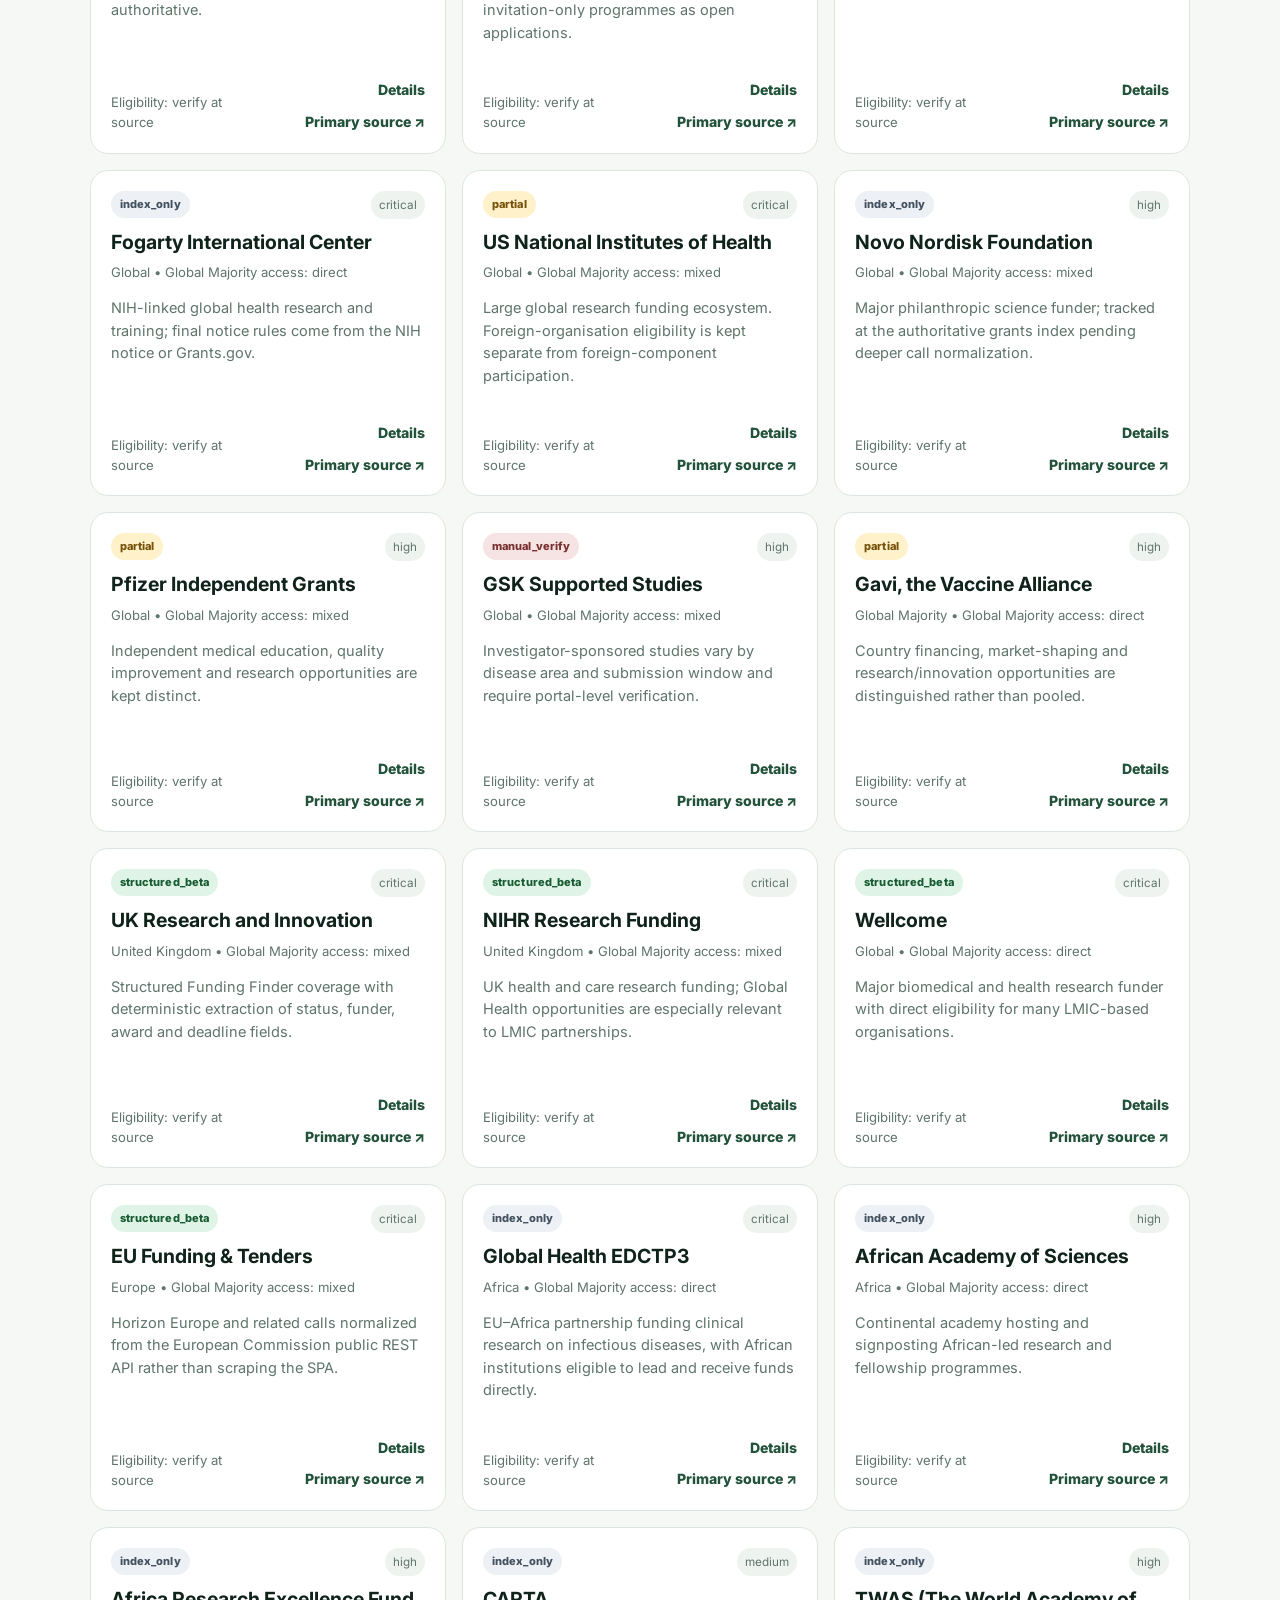
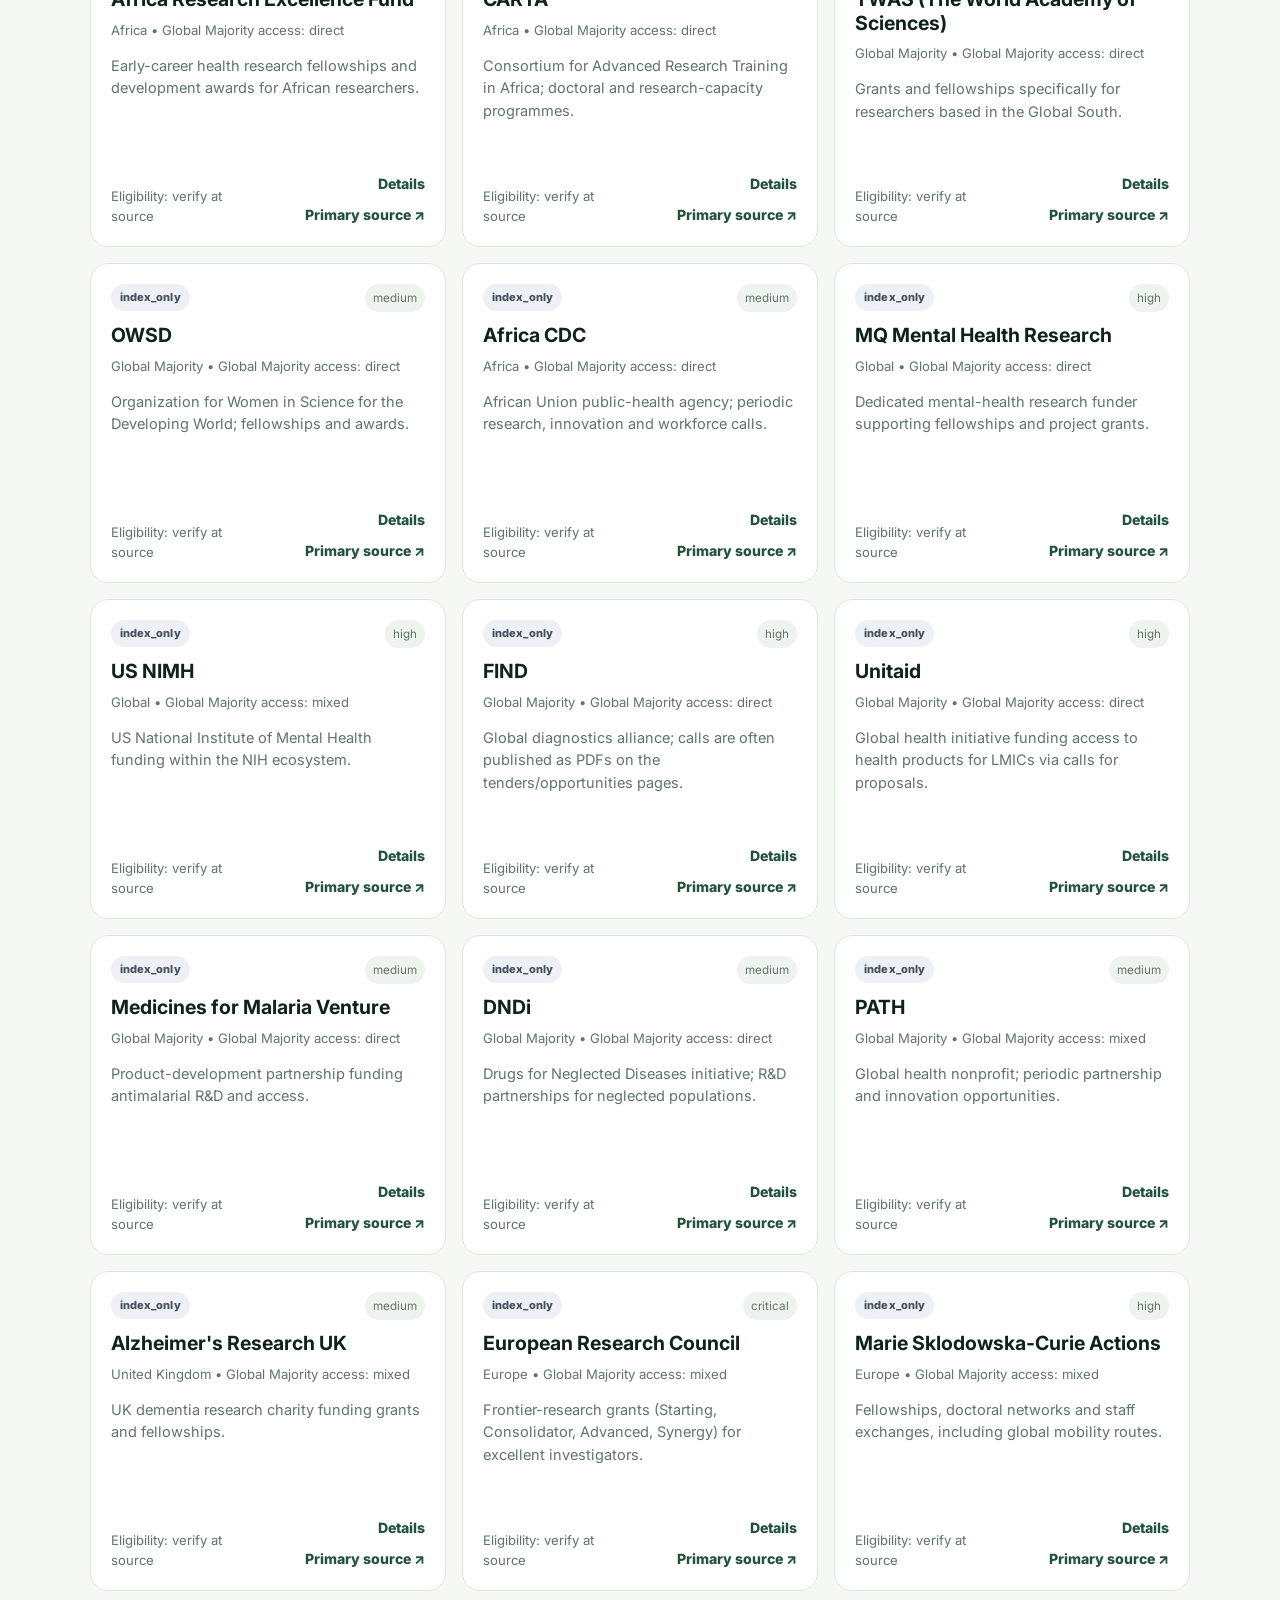
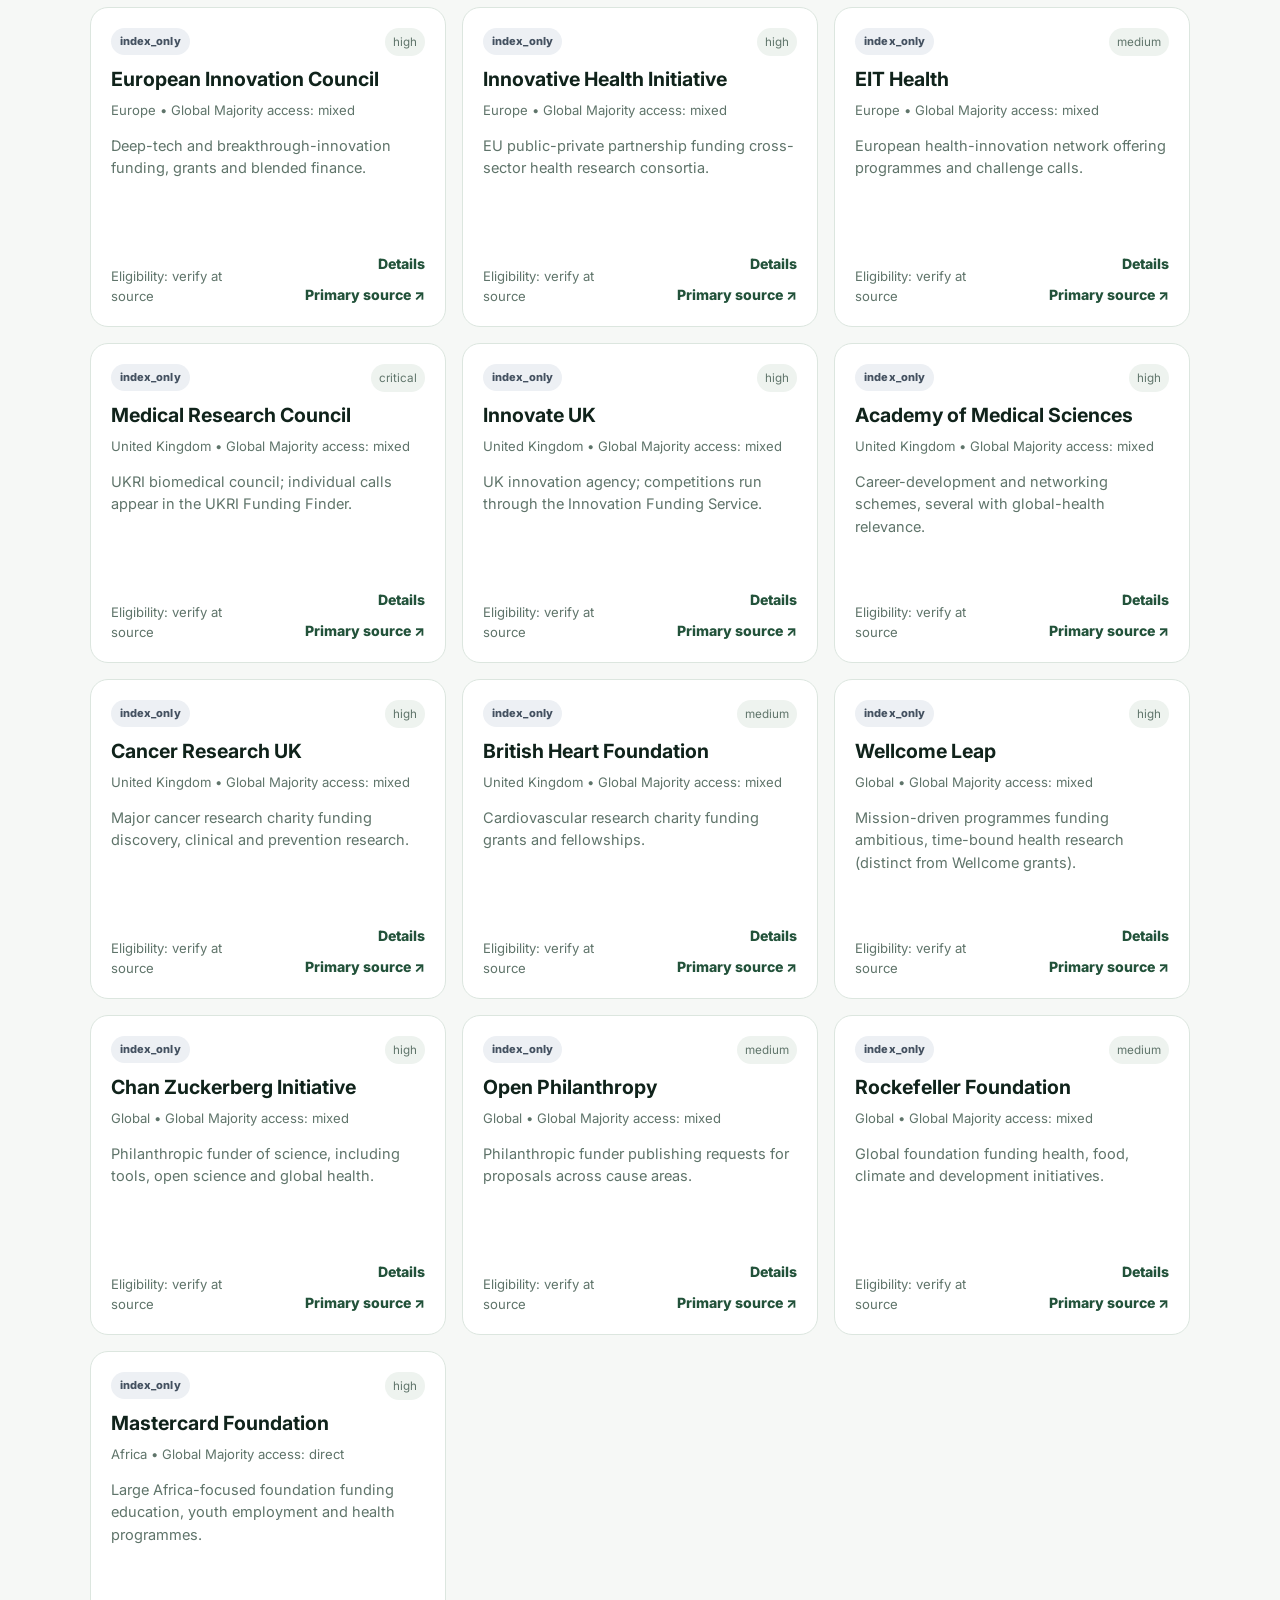
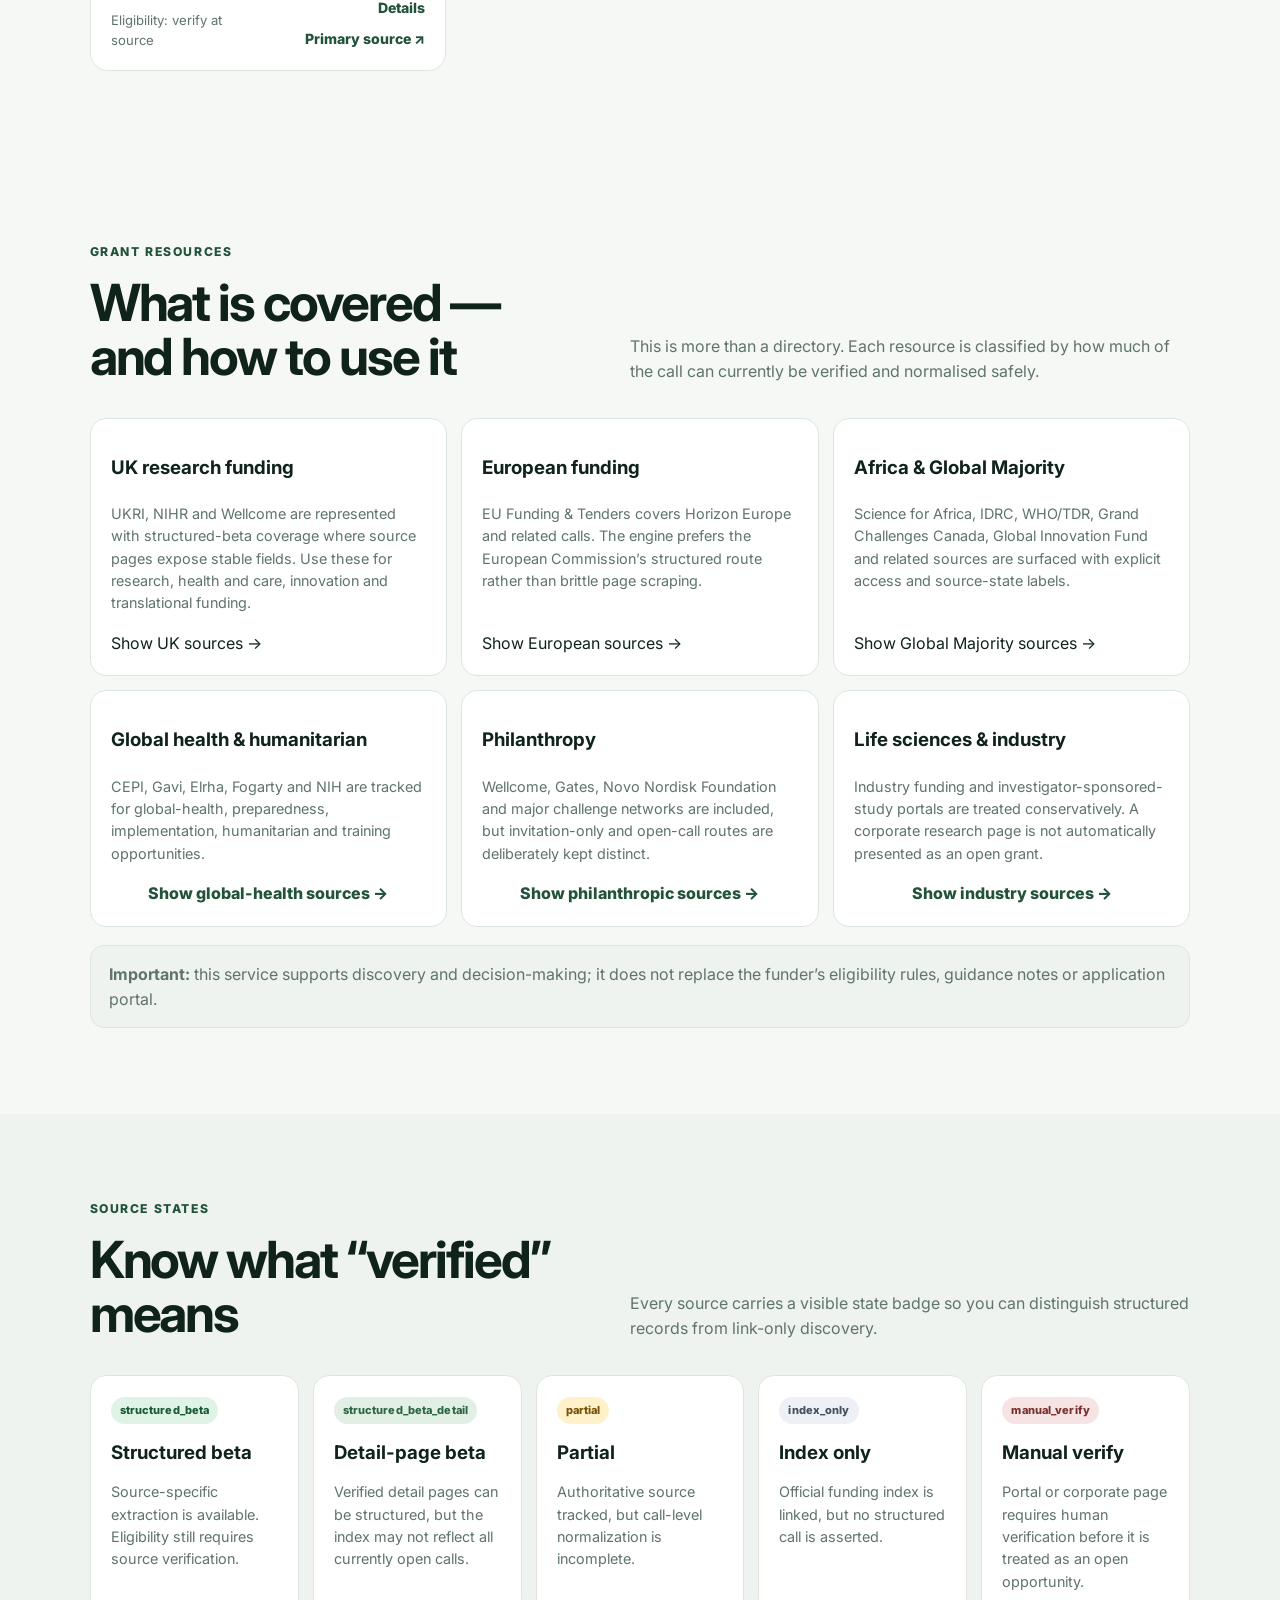
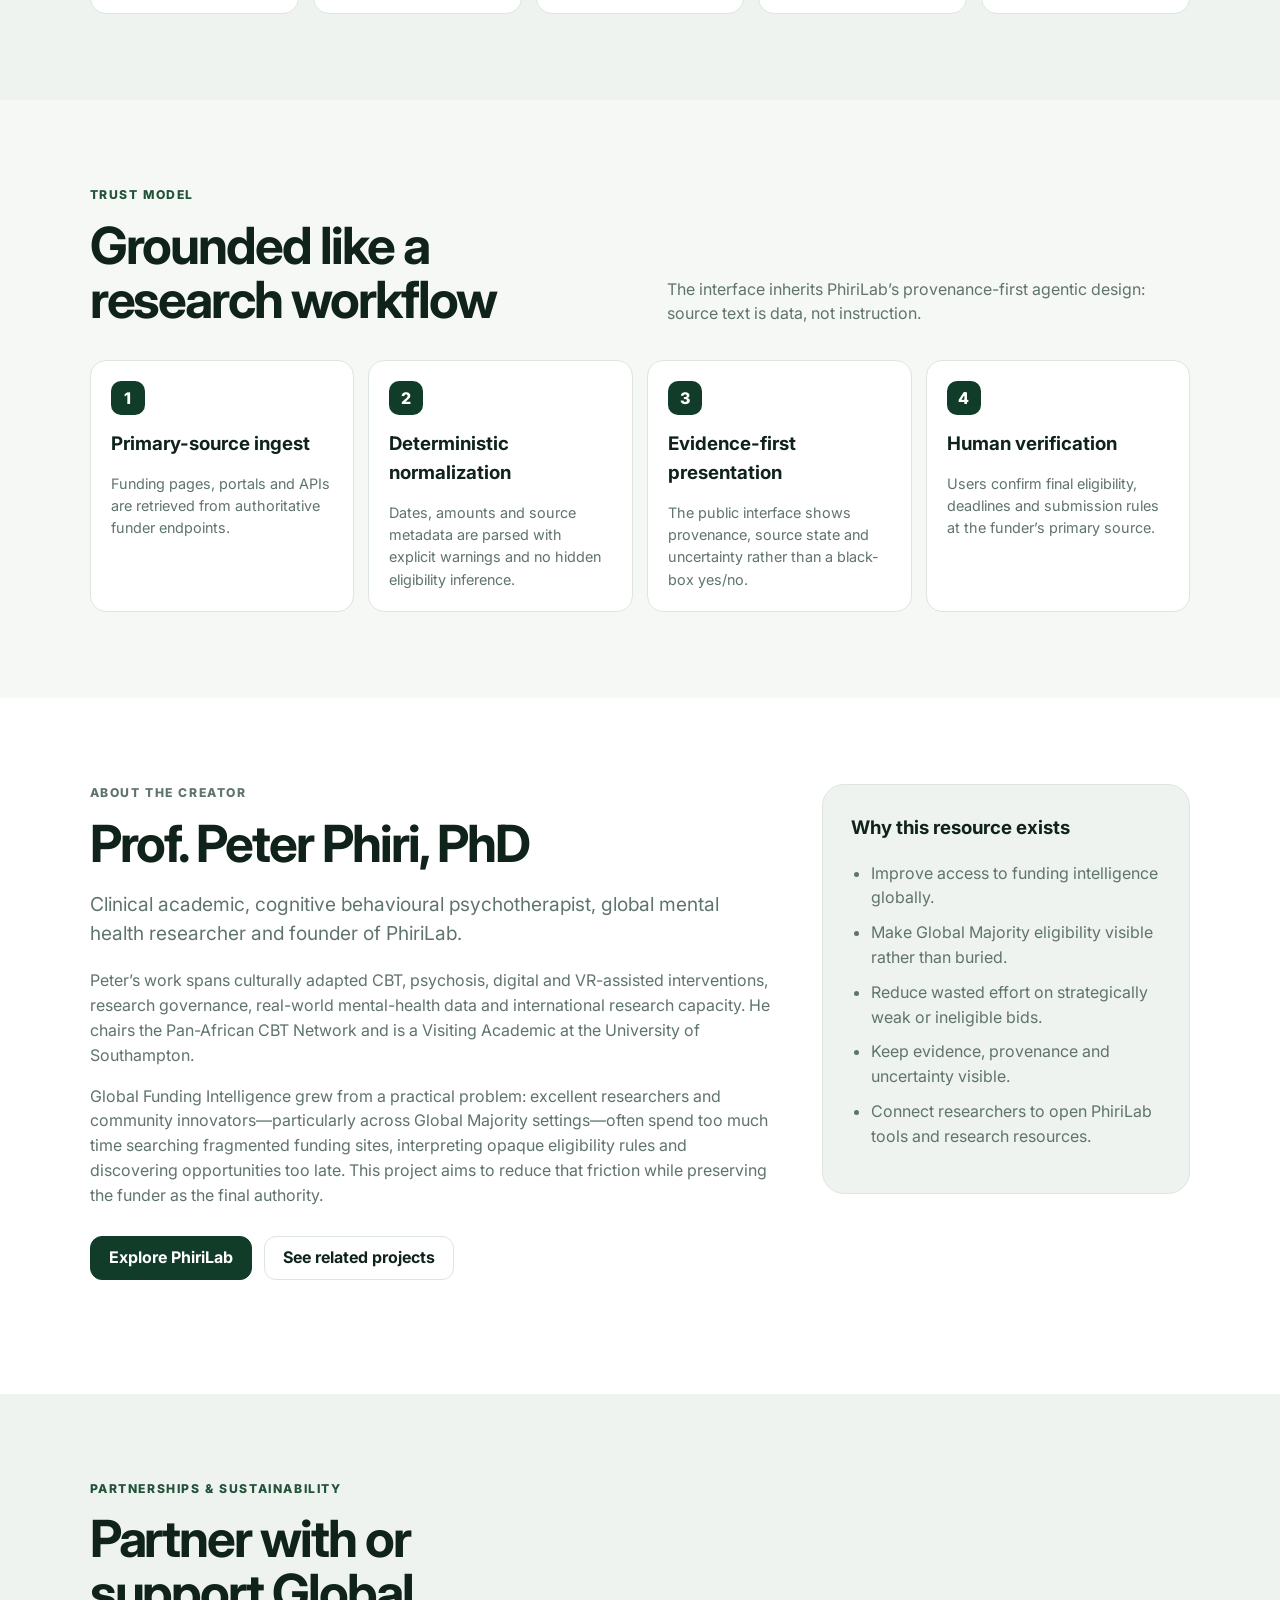
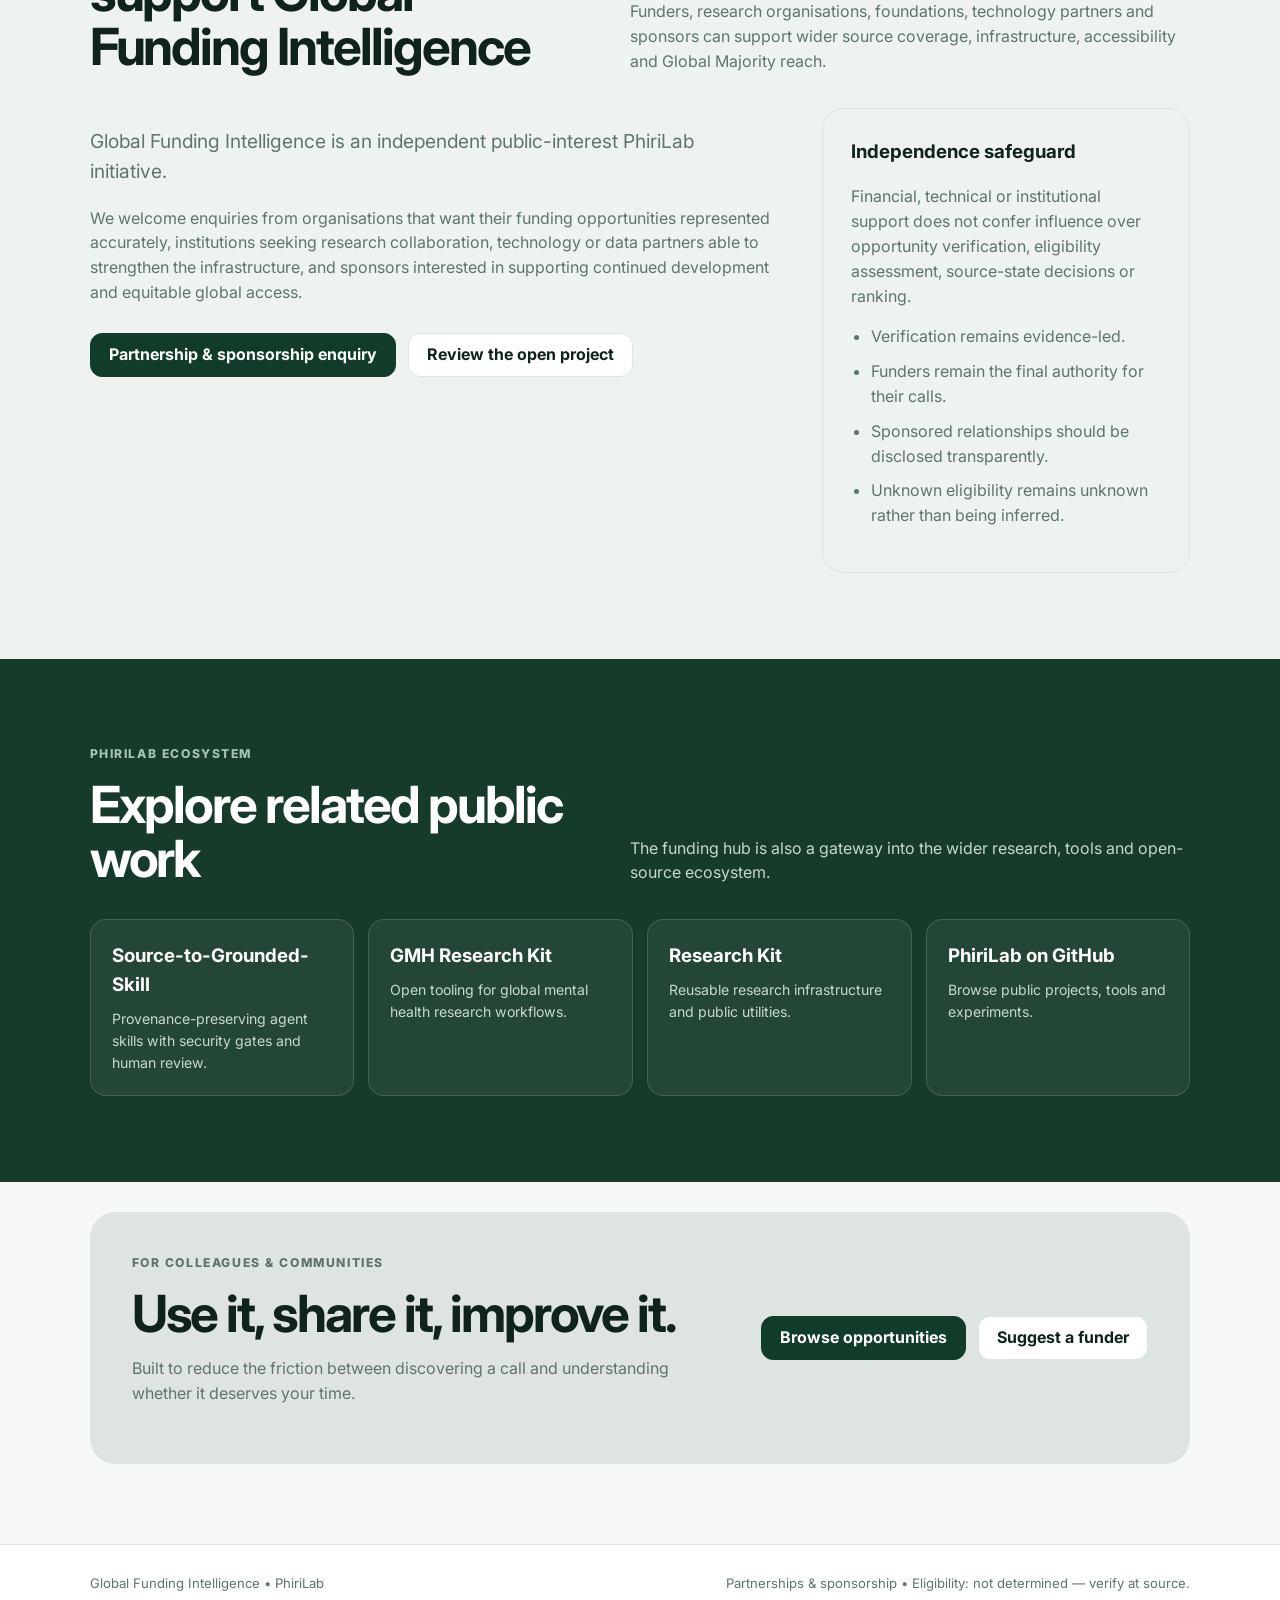
==== commit 8e232e77: "Add partnership and sponsorship route to public interface" ====
--- a/web/index.html
+++ b/web/index.html
@@ -23,6 +23,7 @@
       <a href="#resources">Grant resources</a>
       <a href="#how">How it works</a>
       <a href="#about">About</a>
+      <a href="#partnerships">Partner / Sponsor</a>
       <a href="#ecosystem">Ecosystem</a>
     </nav>
     <div class="top-actions">
@@ -166,6 +167,28 @@
       </div>
     </section>
 
+    <section id="partnerships" class="section muted">
+      <div class="section-head">
+        <div><p class="eyebrow">PARTNERSHIPS & SUSTAINABILITY</p><h2>Partner with or support Global Funding Intelligence</h2></div>
+        <p>Funders, research organisations, foundations, technology partners and sponsors can support wider source coverage, infrastructure, accessibility and Global Majority reach.</p>
+      </div>
+      <div class="about-layout">
+        <div>
+          <p class="about-lead">Global Funding Intelligence is an independent public-interest PhiriLab initiative.</p>
+          <p>We welcome enquiries from organisations that want their funding opportunities represented accurately, institutions seeking research collaboration, technology or data partners able to strengthen the infrastructure, and sponsors interested in supporting continued development and equitable global access.</p>
+          <div class="hero-actions">
+            <a class="button primary" href="https://github.com/PhiriLab/global-funding-intelligence/issues/new?template=partnership-sponsorship.yml" target="_blank" rel="noreferrer">Partnership & sponsorship enquiry</a>
+            <a class="button" href="https://github.com/PhiriLab/global-funding-intelligence" target="_blank" rel="noreferrer">Review the open project</a>
+          </div>
+        </div>
+        <aside class="about-card">
+          <h3>Independence safeguard</h3>
+          <p>Financial, technical or institutional support does not confer influence over opportunity verification, eligibility assessment, source-state decisions or ranking.</p>
+          <ul><li>Verification remains evidence-led.</li><li>Funders remain the final authority for their calls.</li><li>Sponsored relationships should be disclosed transparently.</li><li>Unknown eligibility remains unknown rather than being inferred.</li></ul>
+        </aside>
+      </div>
+    </section>
+
     <section id="ecosystem" class="section ecosystem">
       <div class="section-head"><div><p class="eyebrow">PHIRILAB ECOSYSTEM</p><h2>Explore related public work</h2></div><p>The funding hub is also a gateway into the wider research, tools and open-source ecosystem.</p></div>
       <div class="ecosystem-grid">
@@ -187,7 +210,7 @@
     <div id="dialogContent"></div>
   </dialog>
 
-  <footer><span>Global Funding Intelligence • PhiriLab</span><span>Eligibility: not determined — verify at source.</span></footer>
+  <footer><span>Global Funding Intelligence • PhiriLab</span><span><a href="#partnerships">Partnerships & sponsorship</a> • Eligibility: not determined — verify at source.</span></footer>
   <script src="app.js"></script>
   <script src="opportunities.js"></script>
 </body>
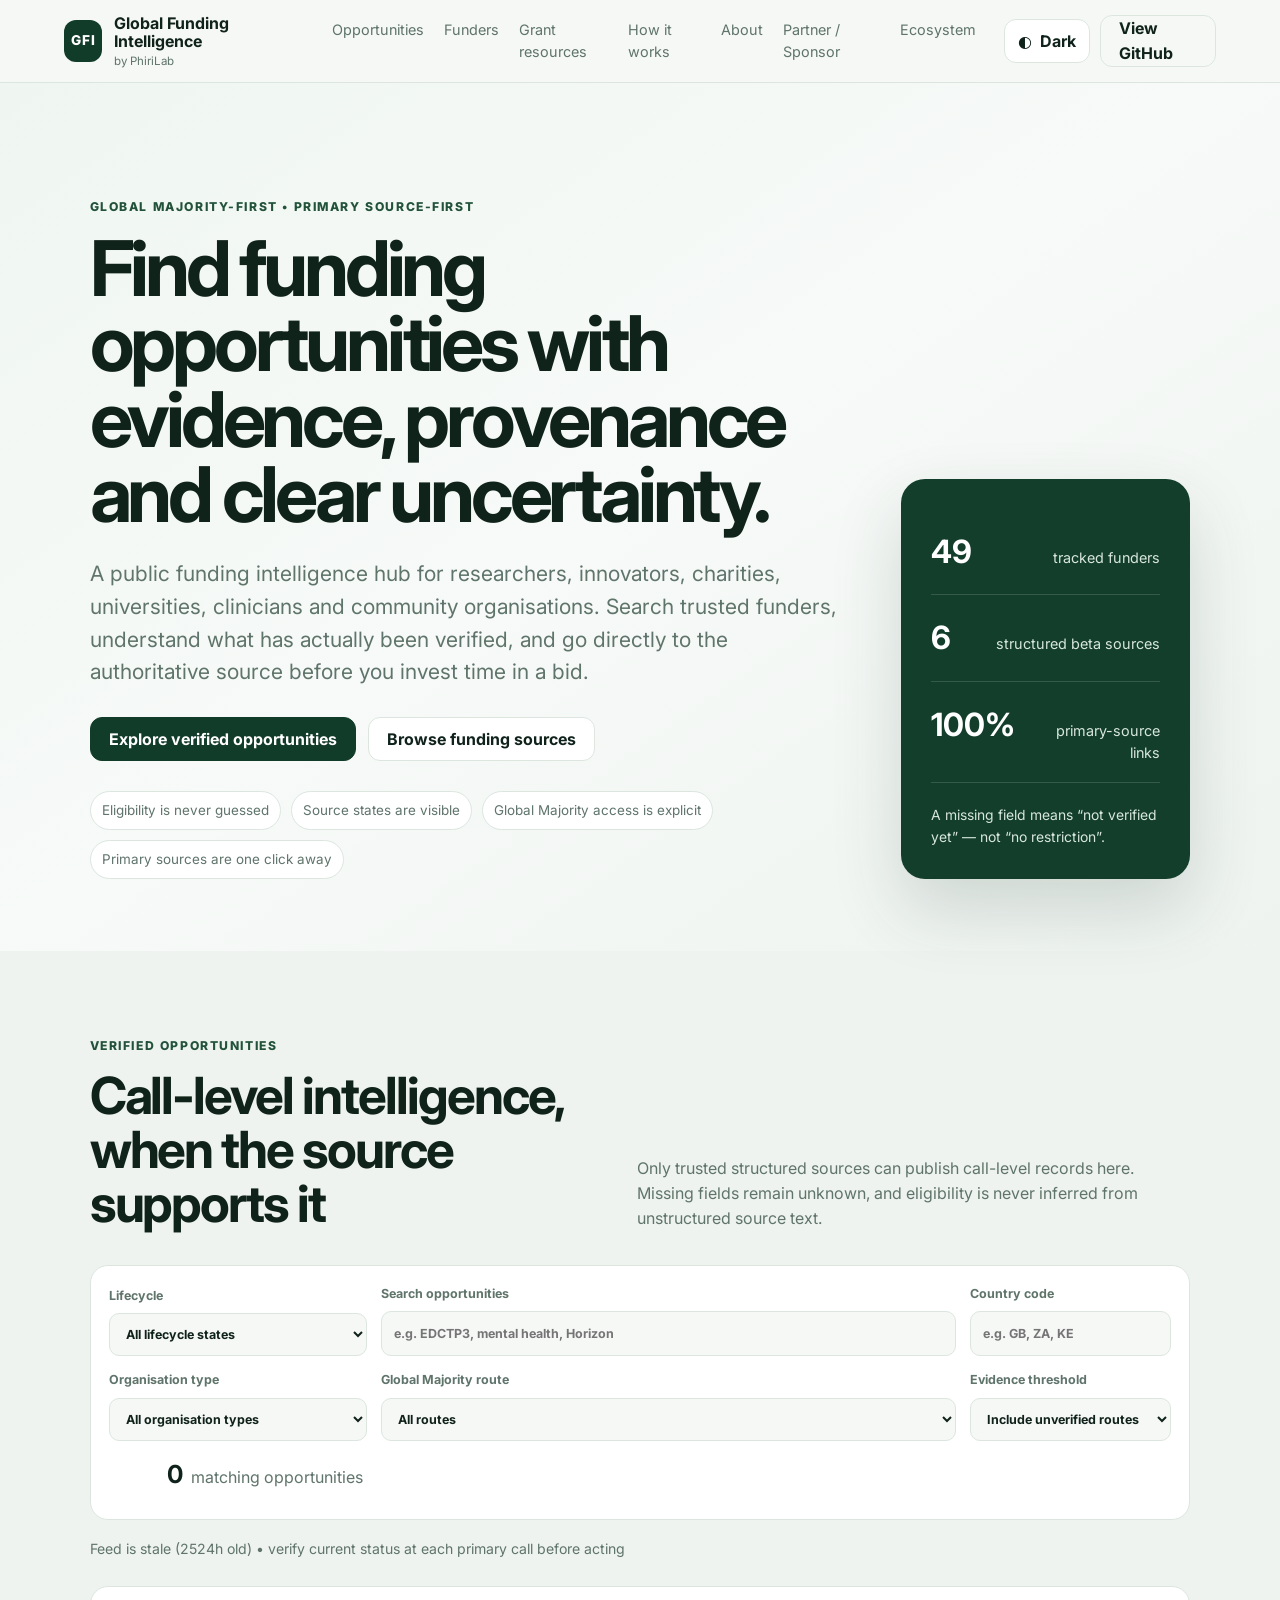
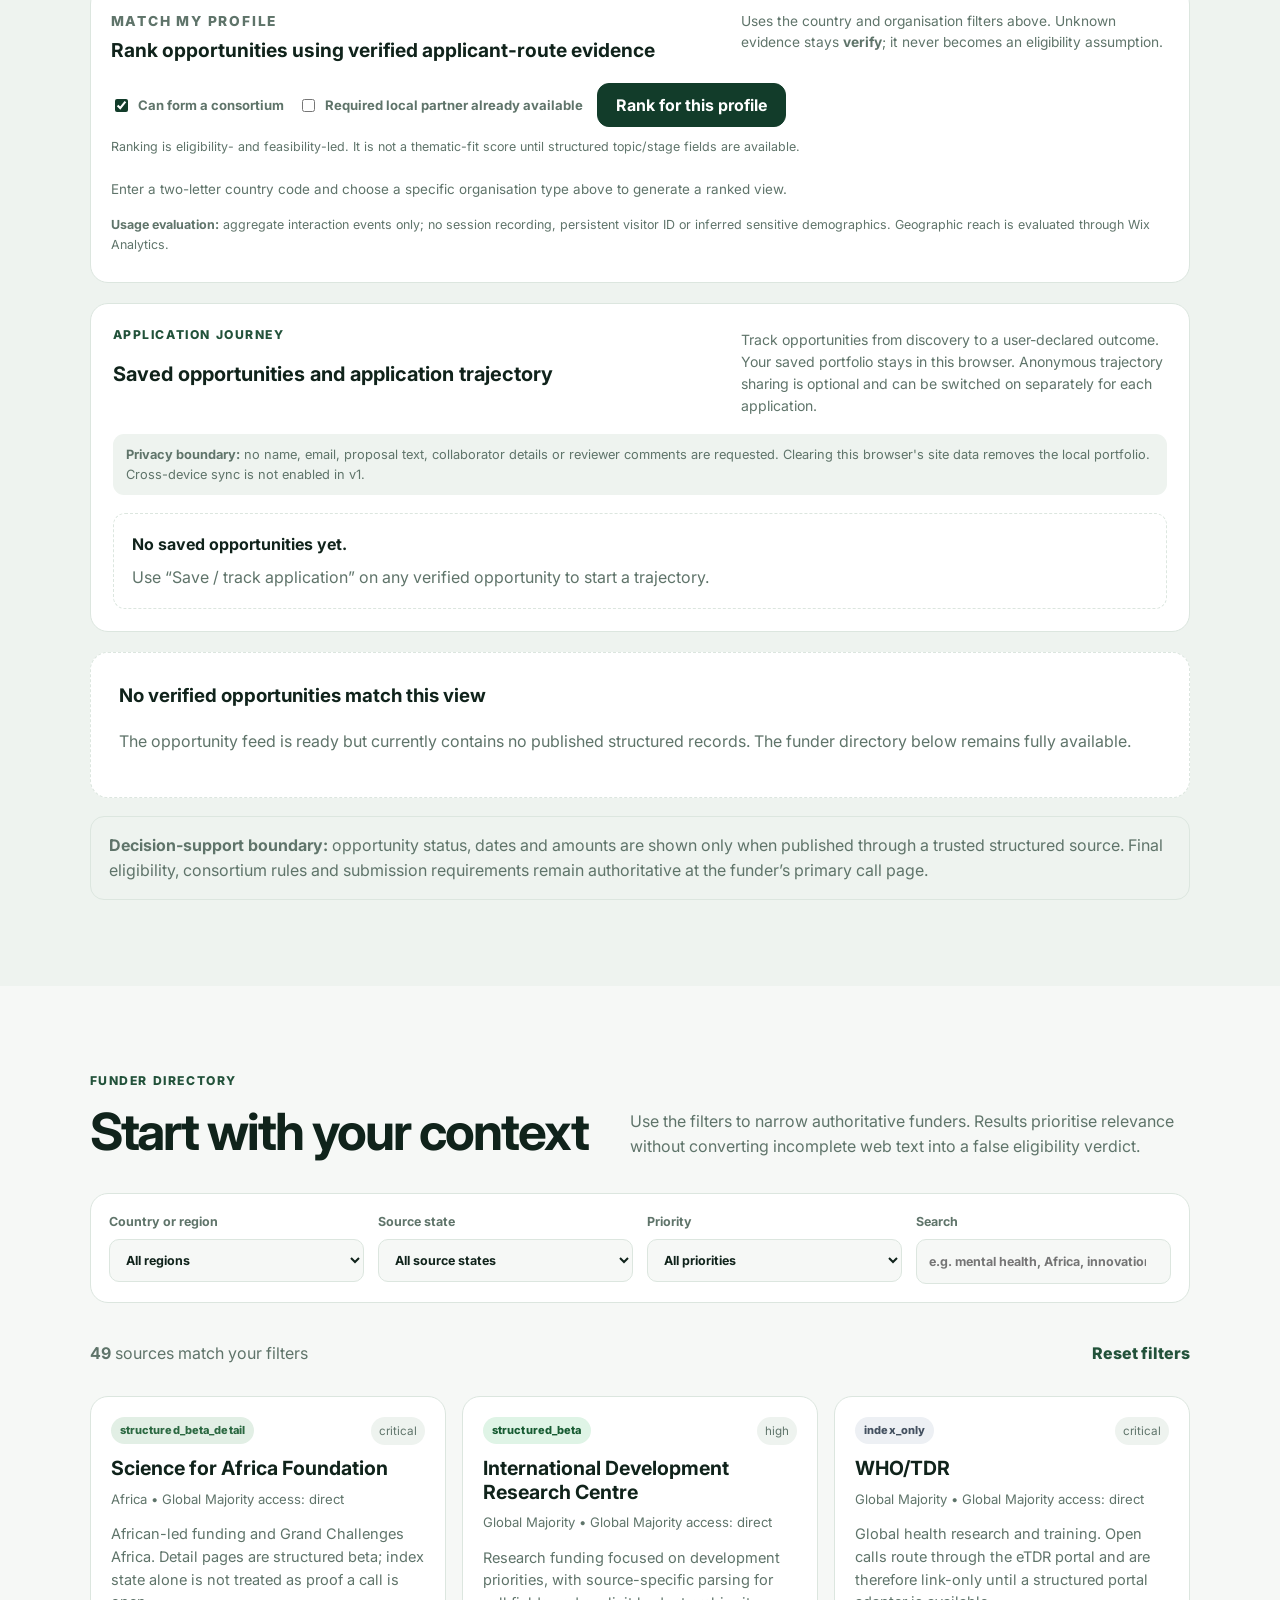
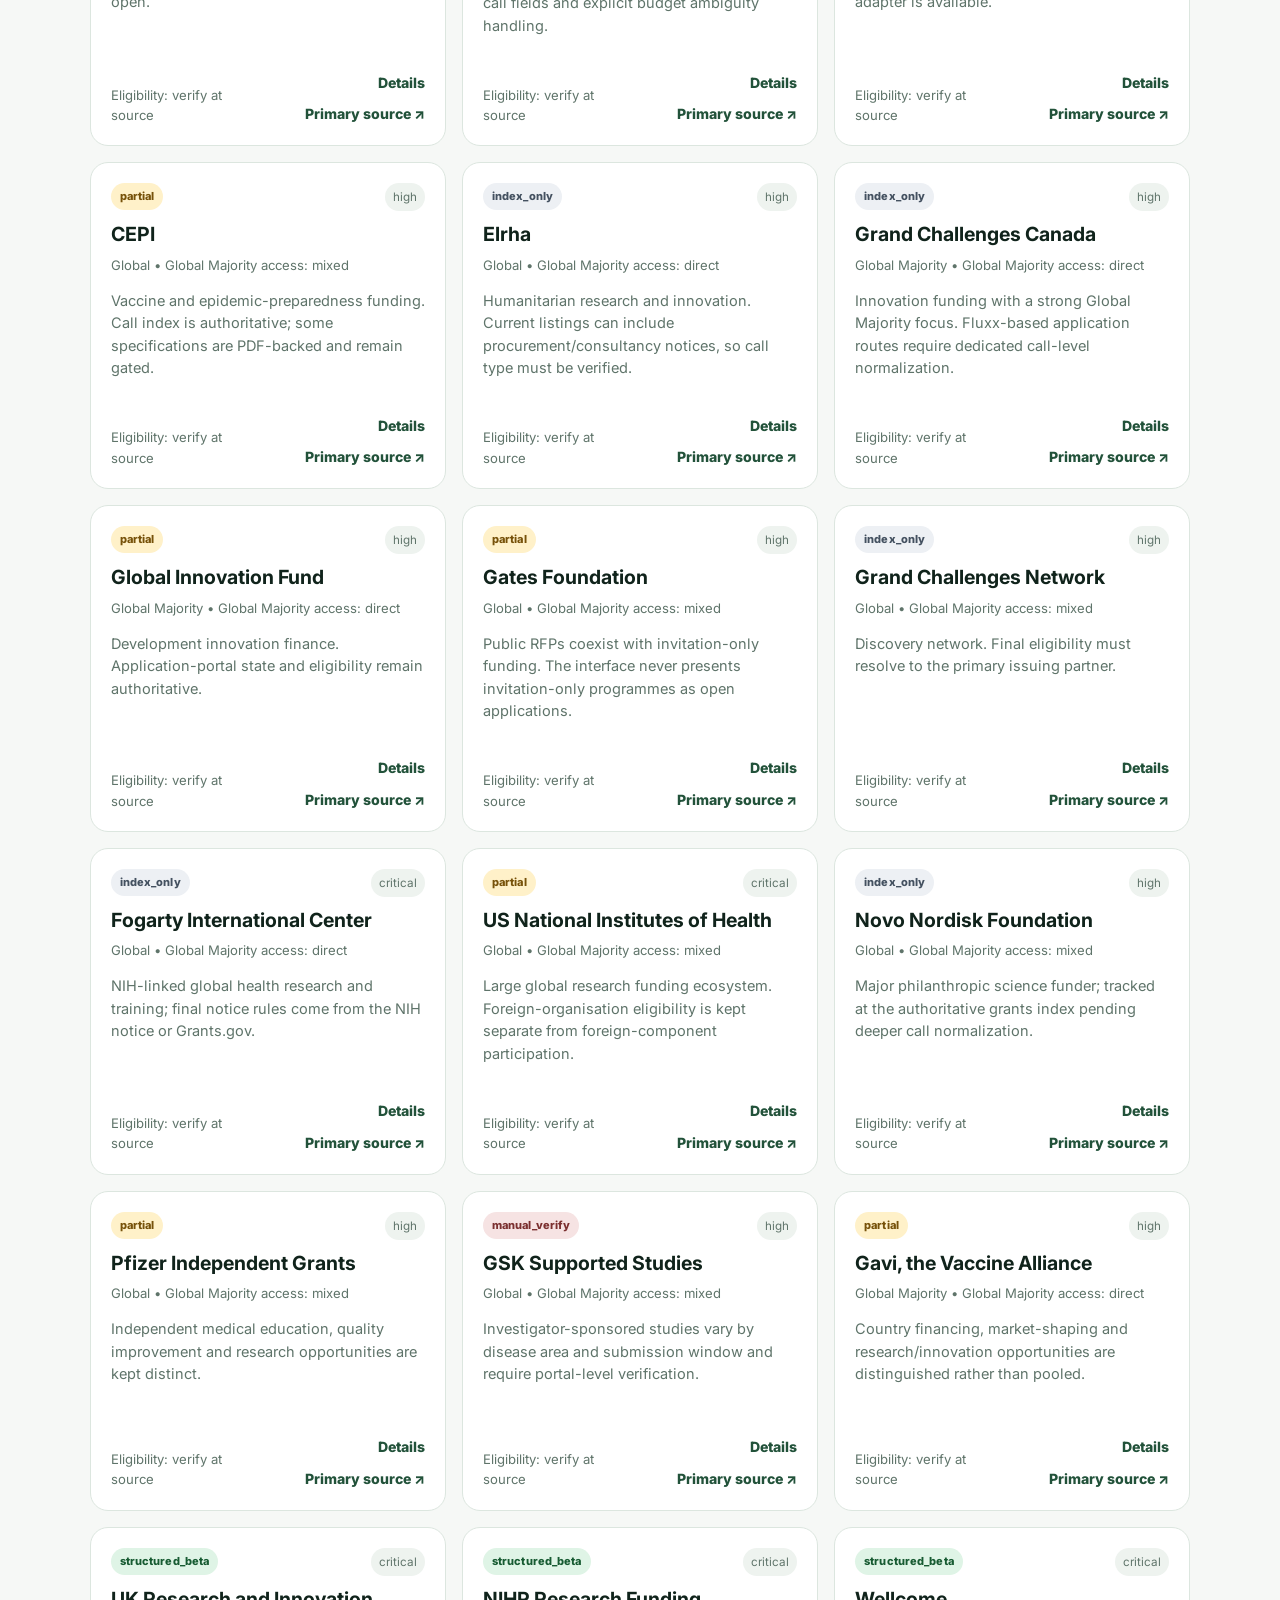
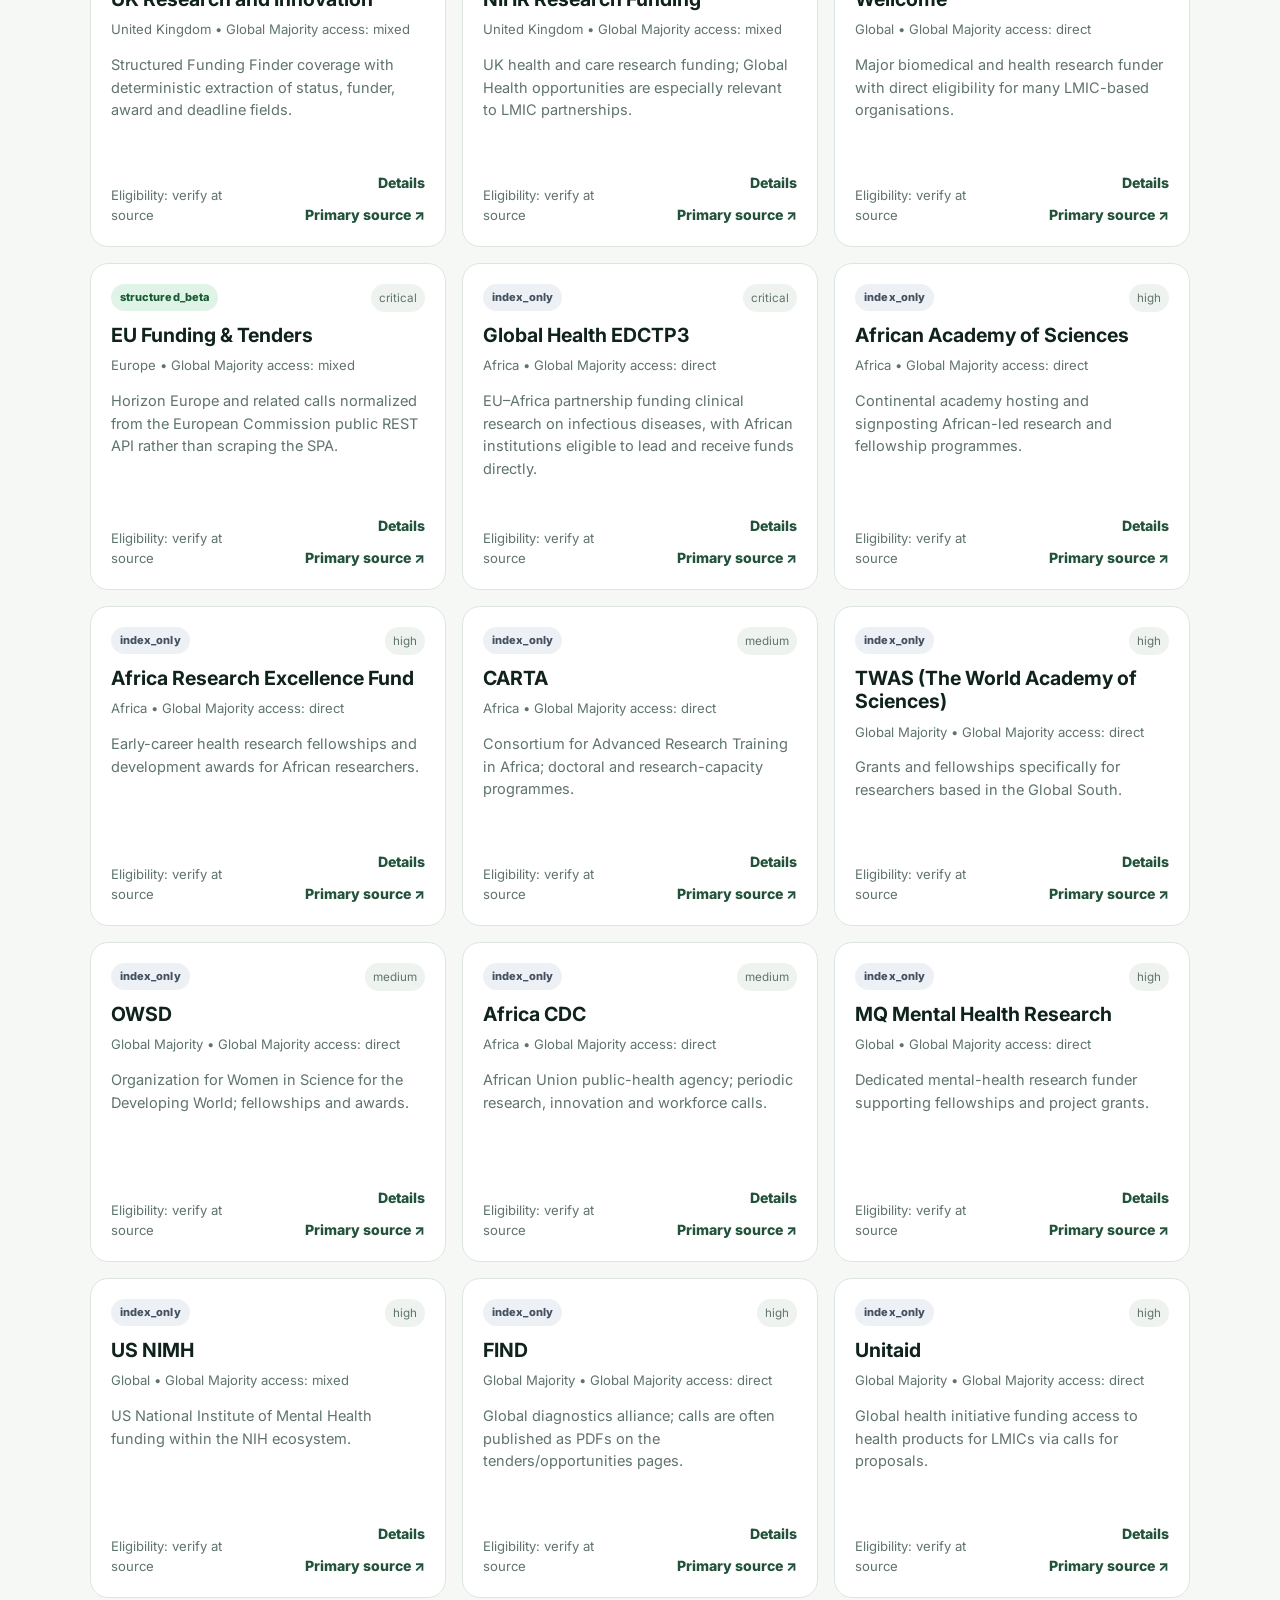
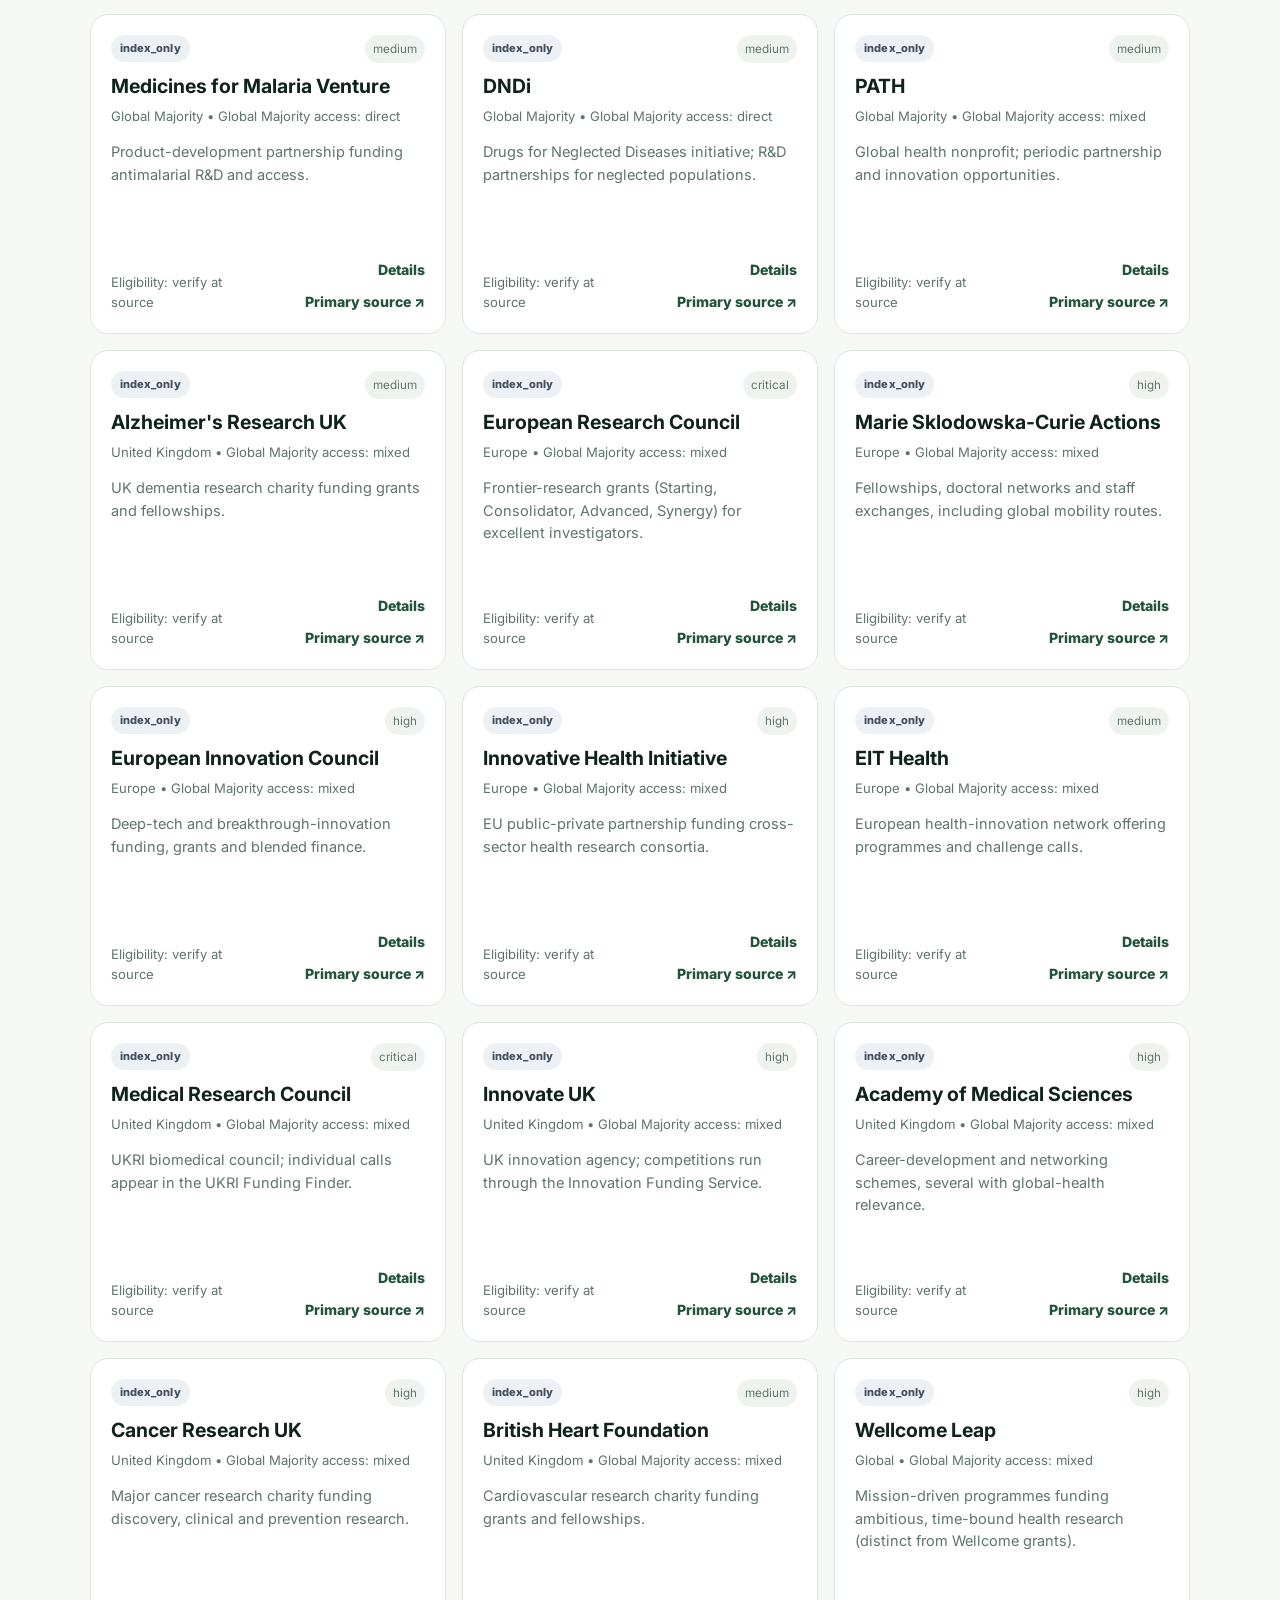
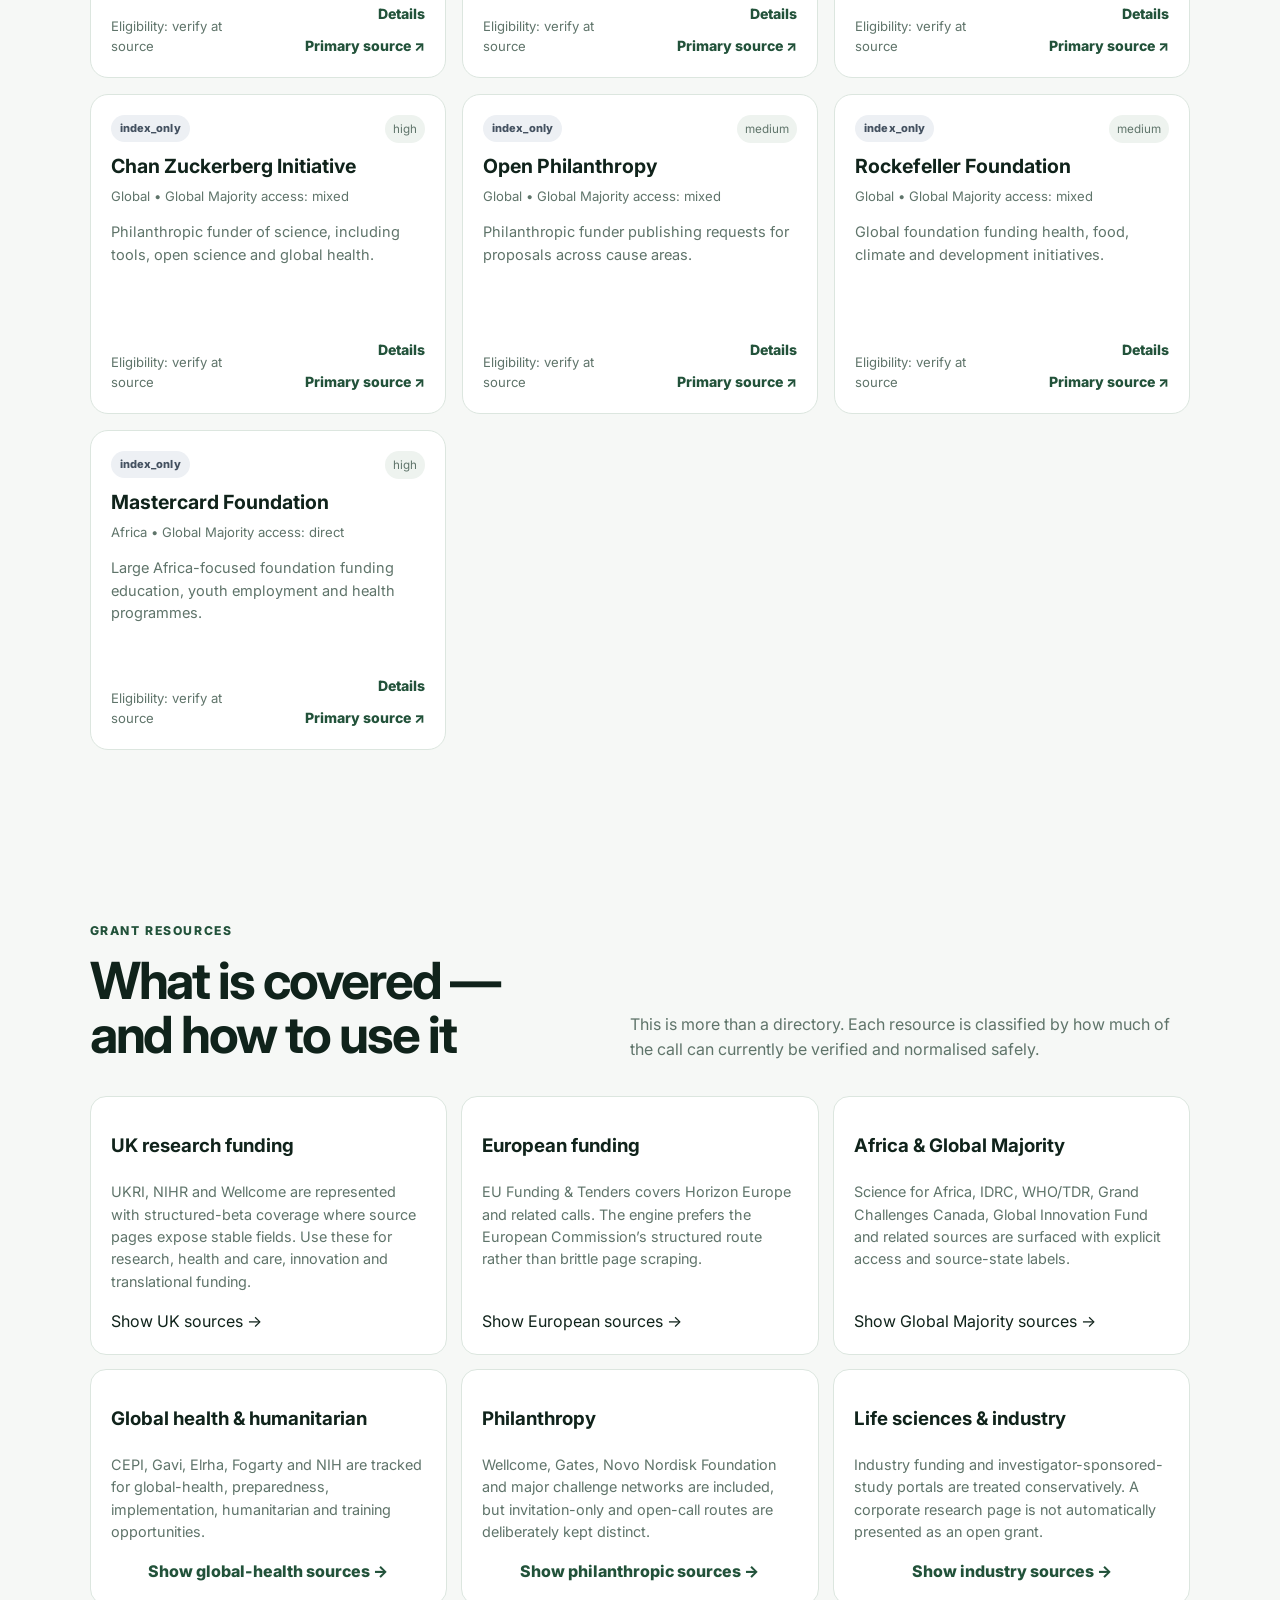
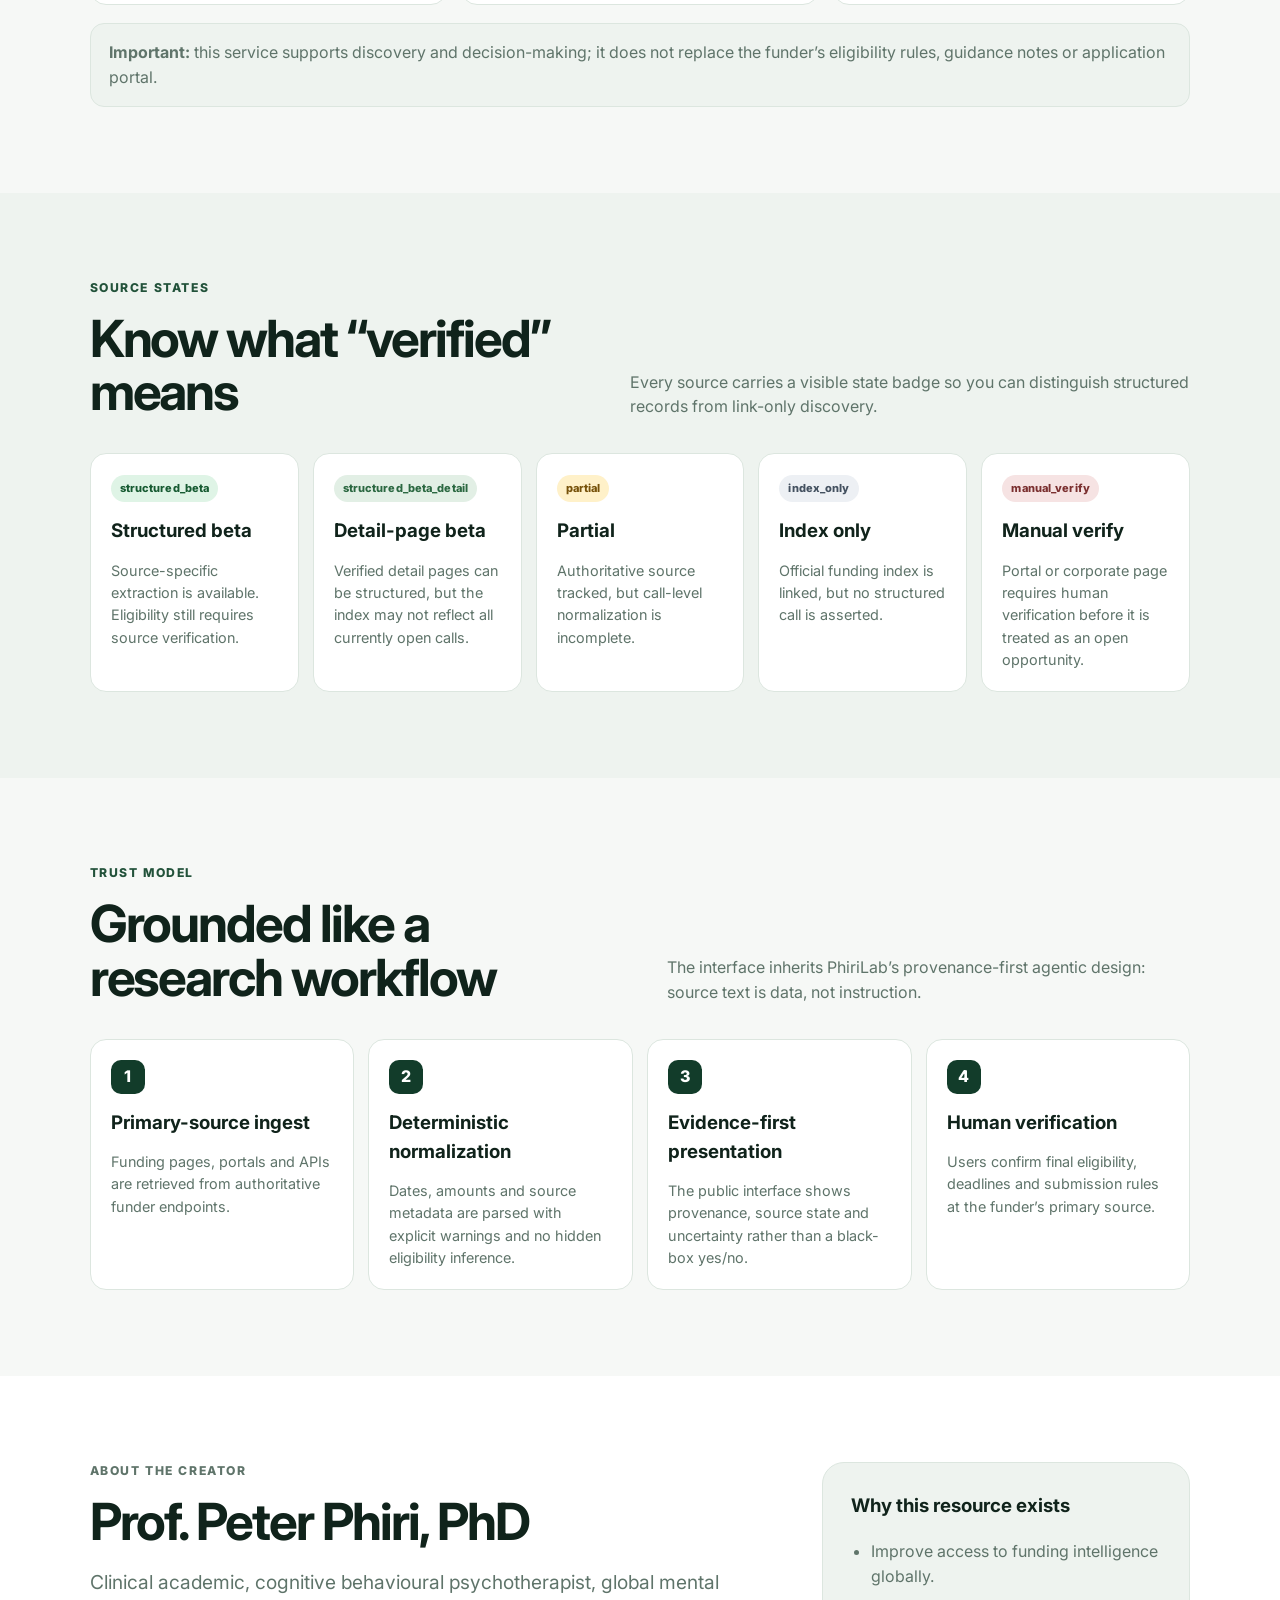
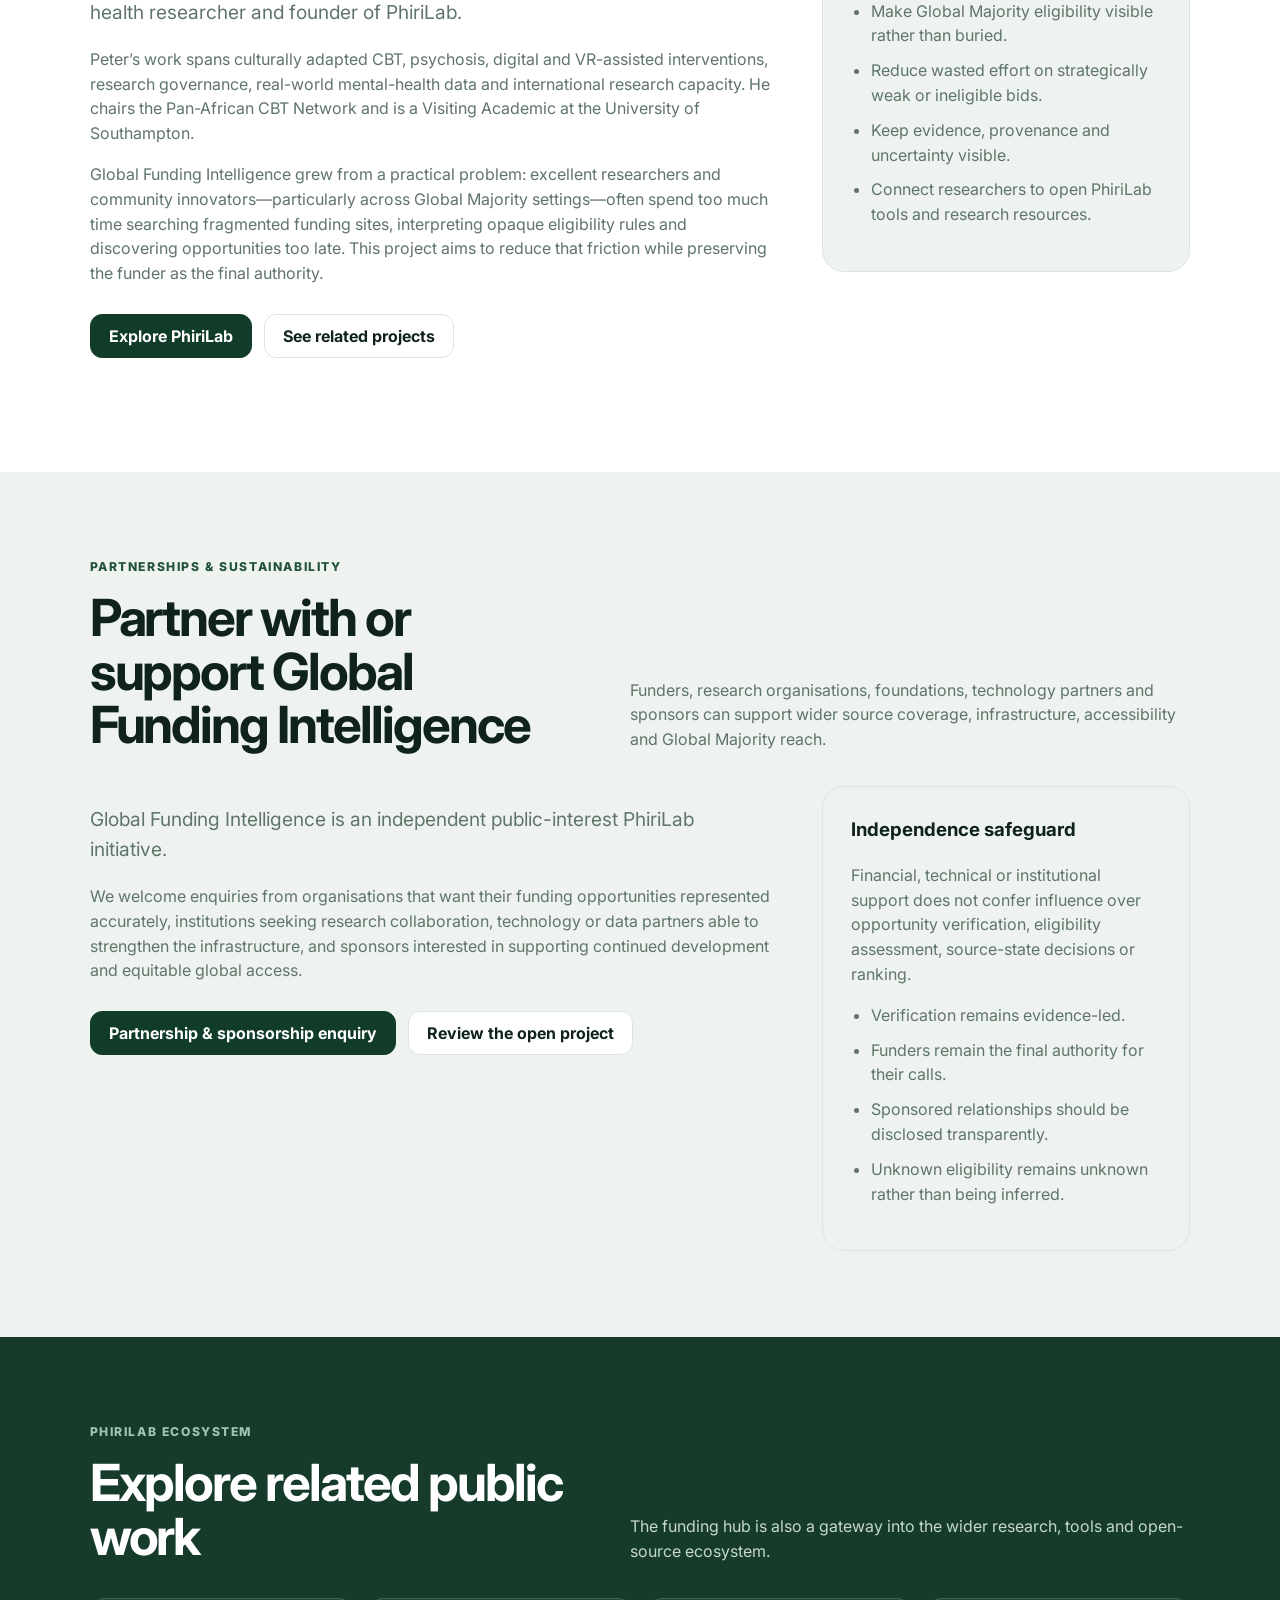
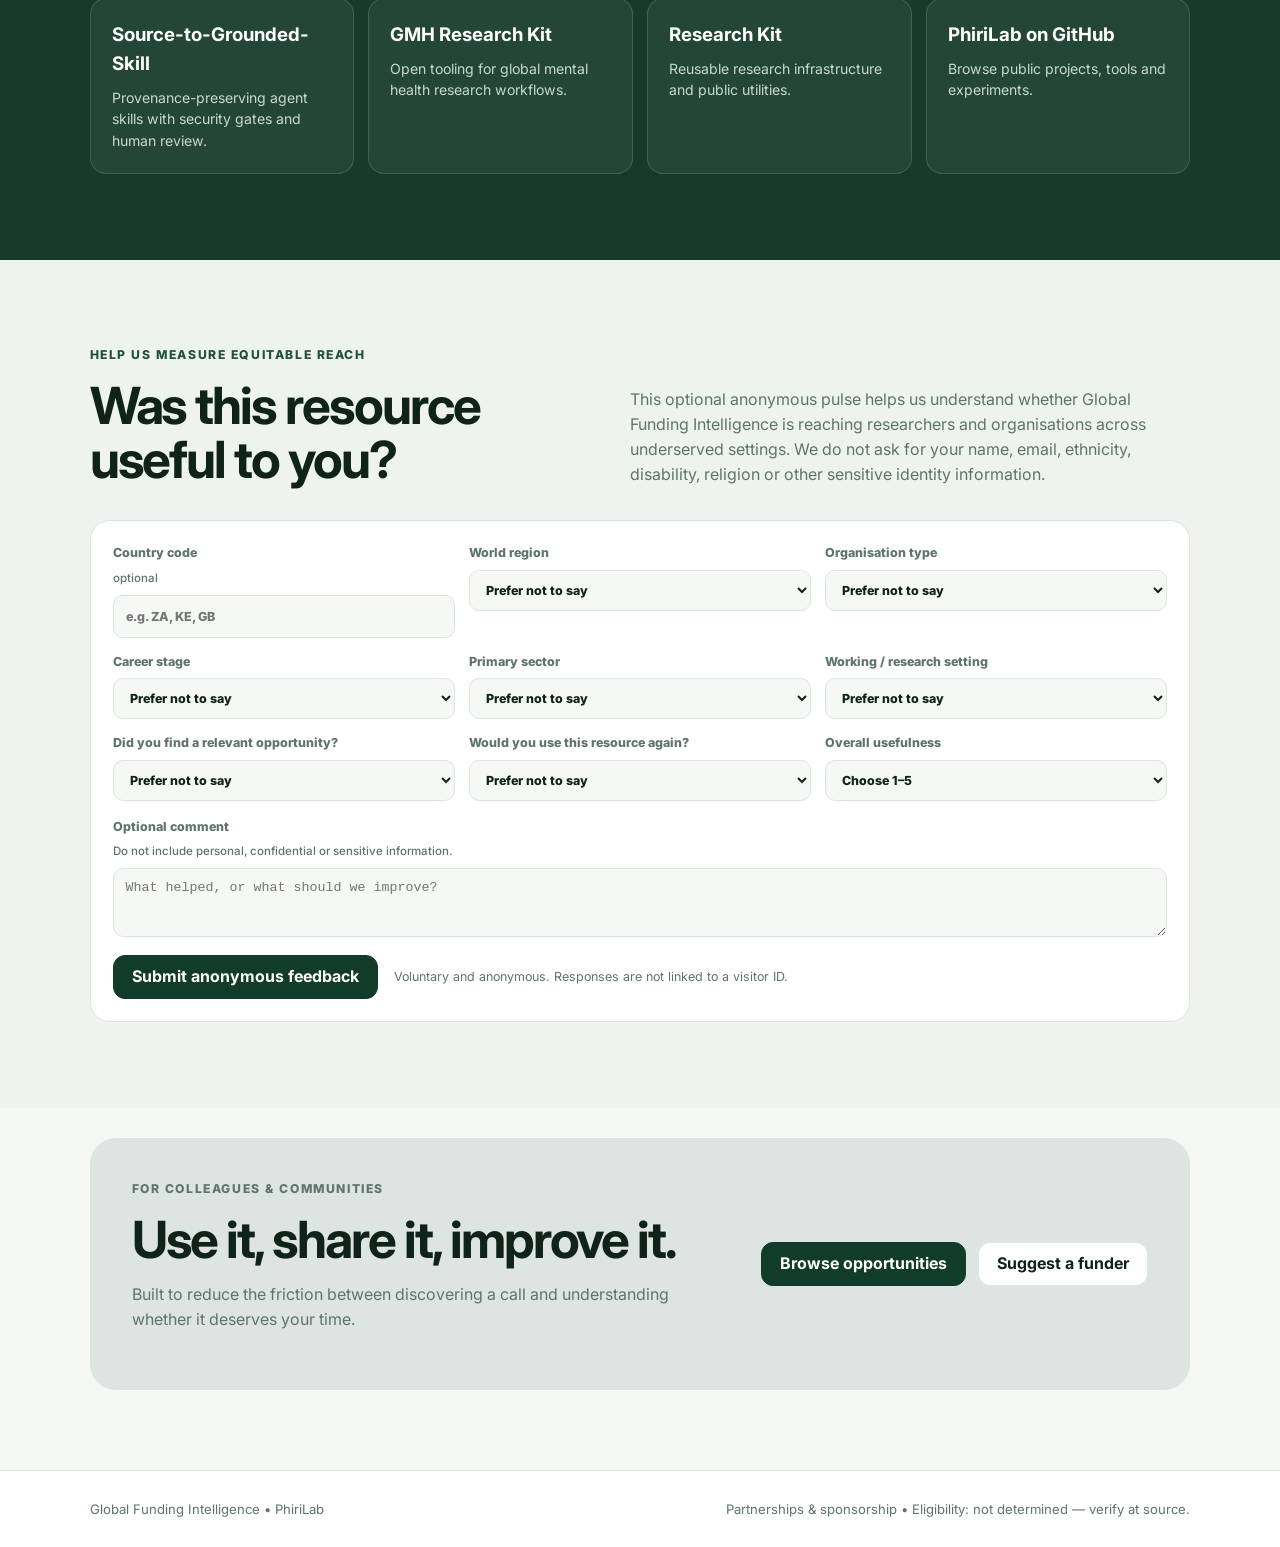
==== commit c6bbe9cc: "Load application journey module" ====
--- a/web/index.html
+++ b/web/index.html
@@ -213,5 +213,6 @@
   <footer><span>Global Funding Intelligence • PhiriLab</span><span><a href="#partnerships">Partnerships & sponsorship</a> • Eligibility: not determined — verify at source.</span></footer>
   <script src="app.js"></script>
   <script src="opportunities.js"></script>
+  <script src="application-journey.js"></script>
 </body>
 </html>
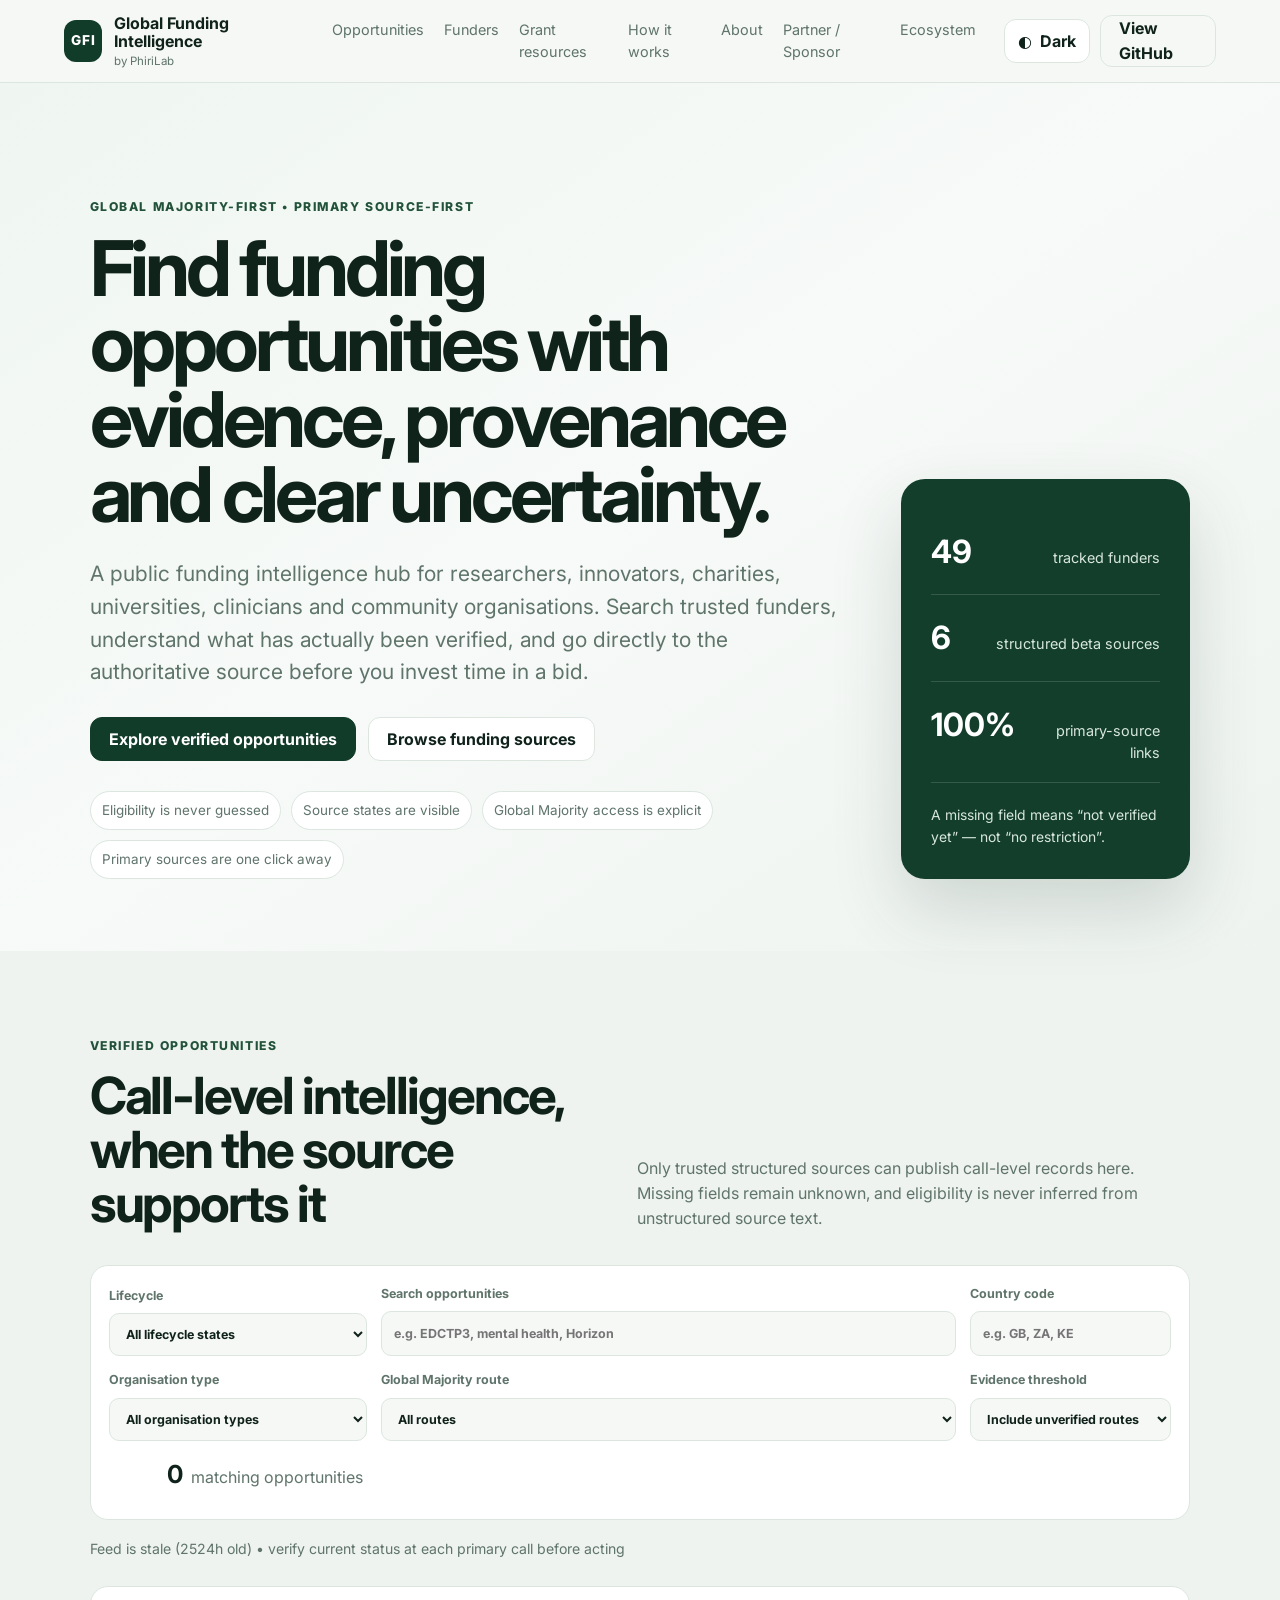
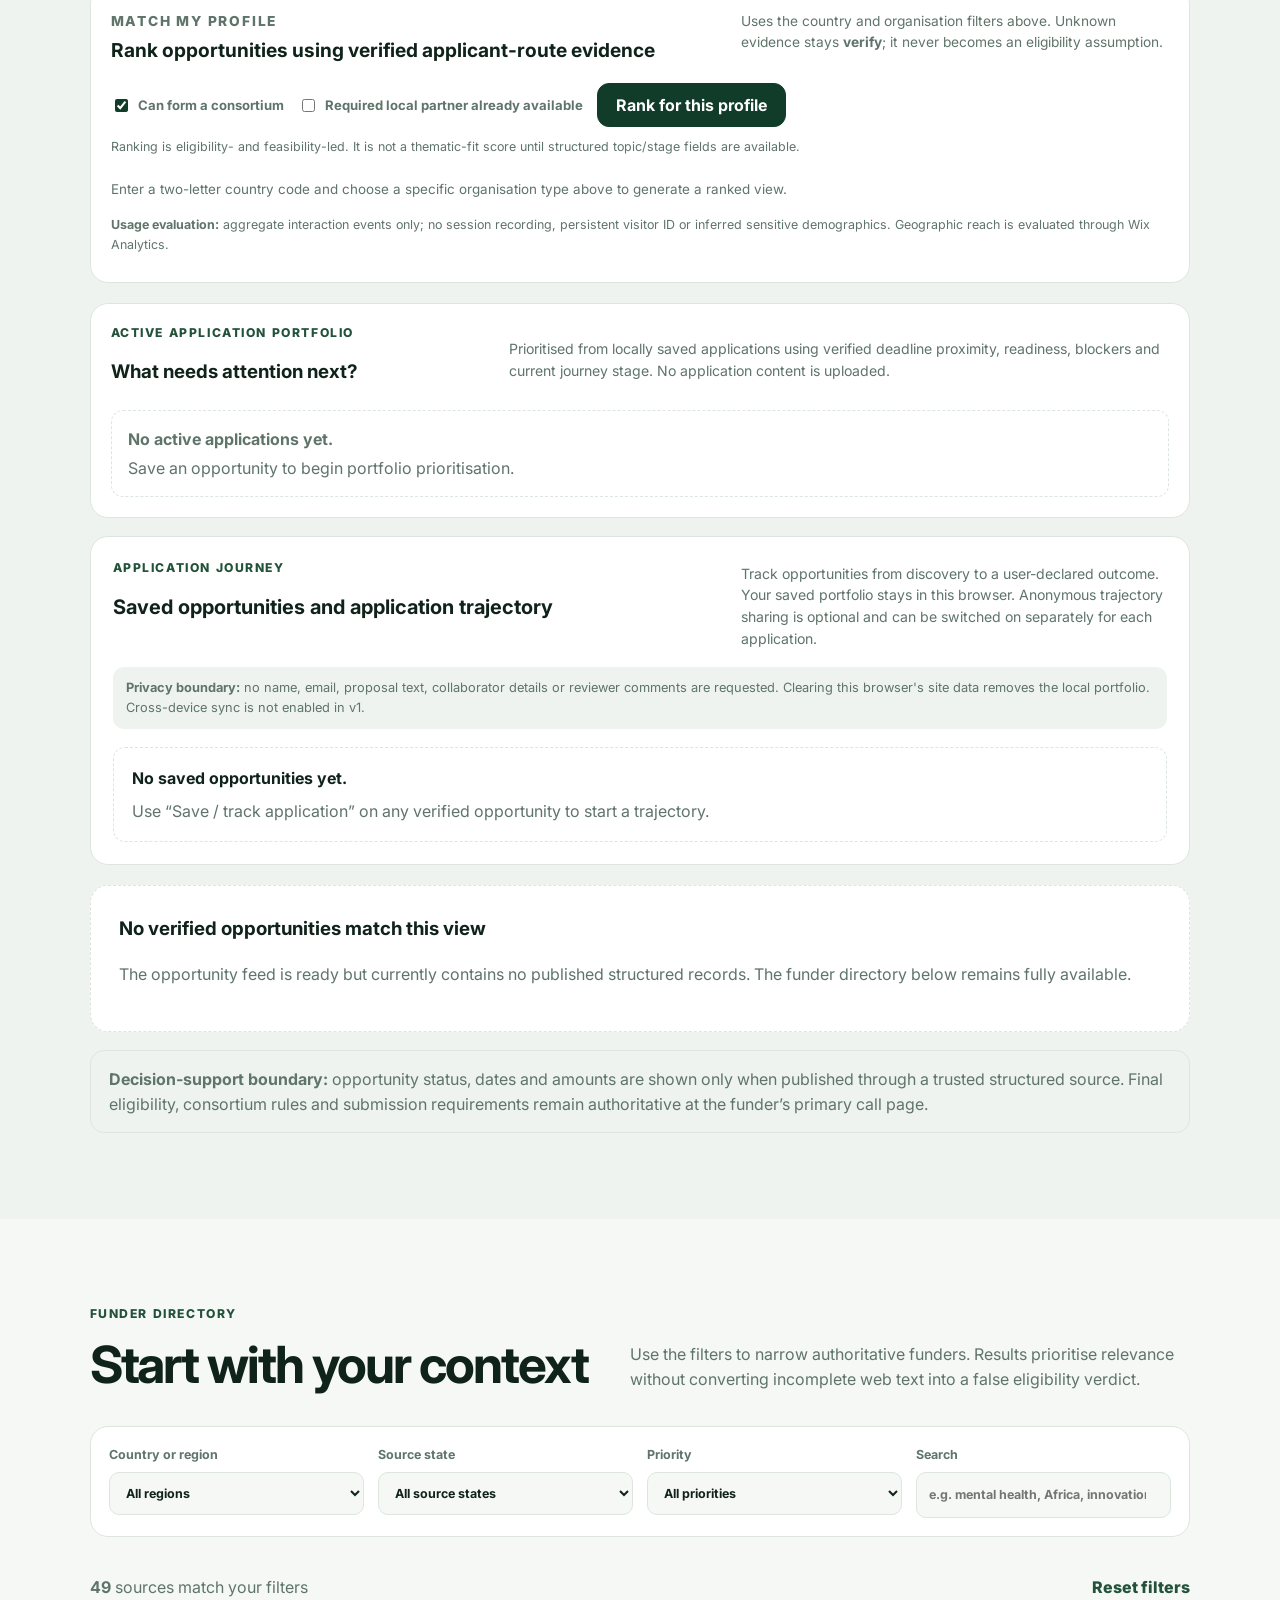
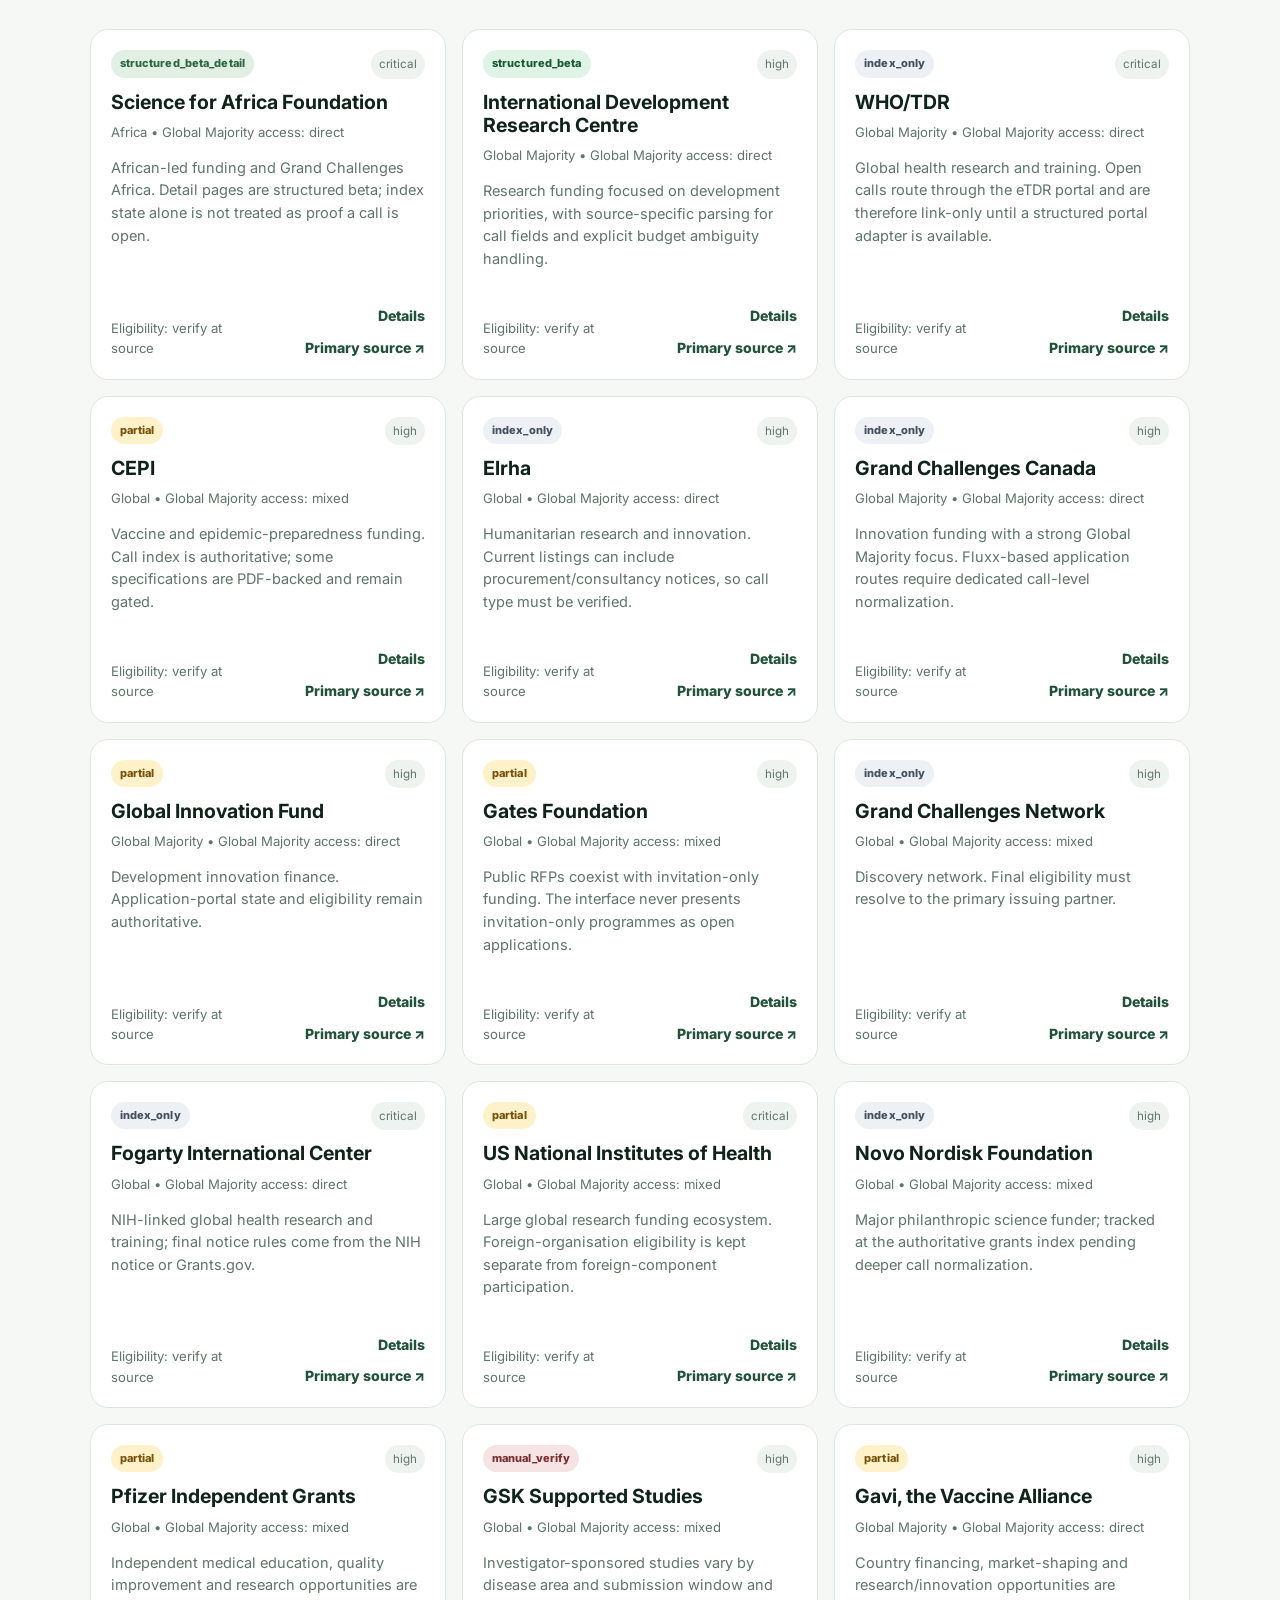
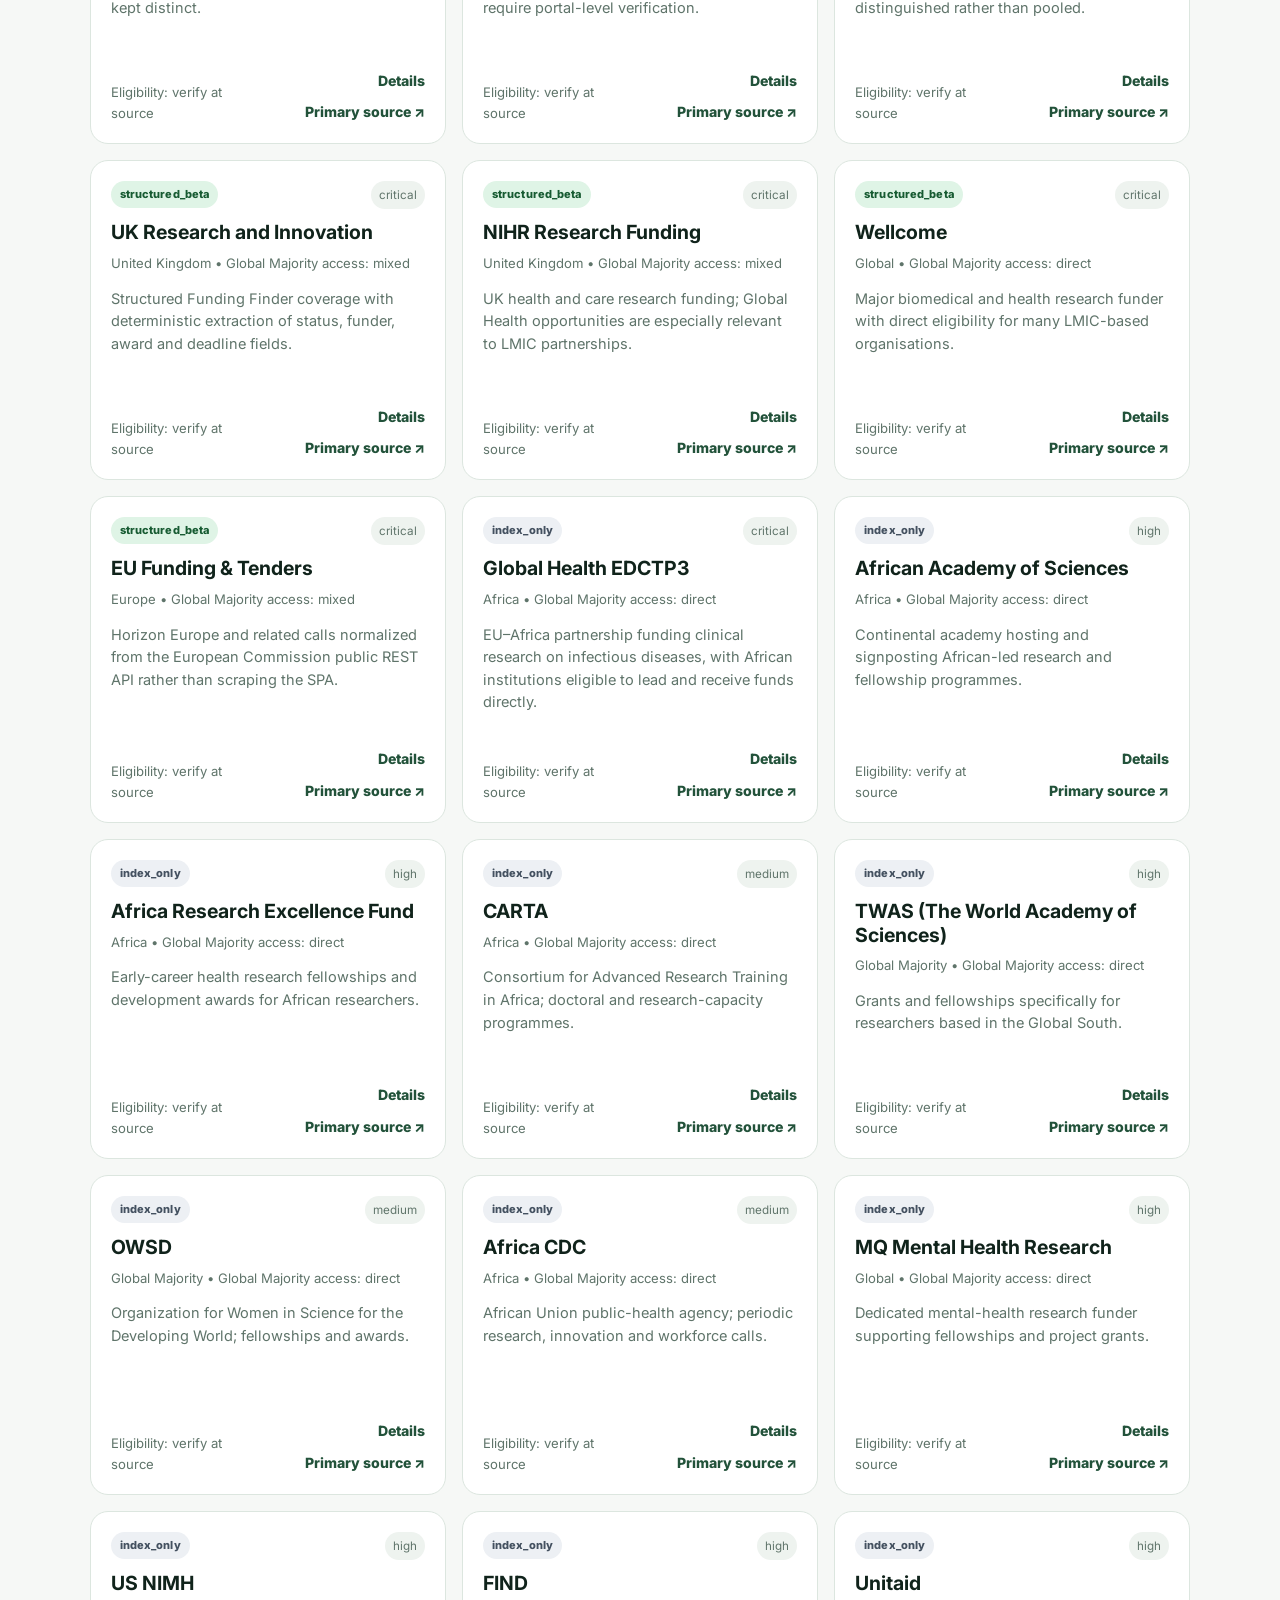
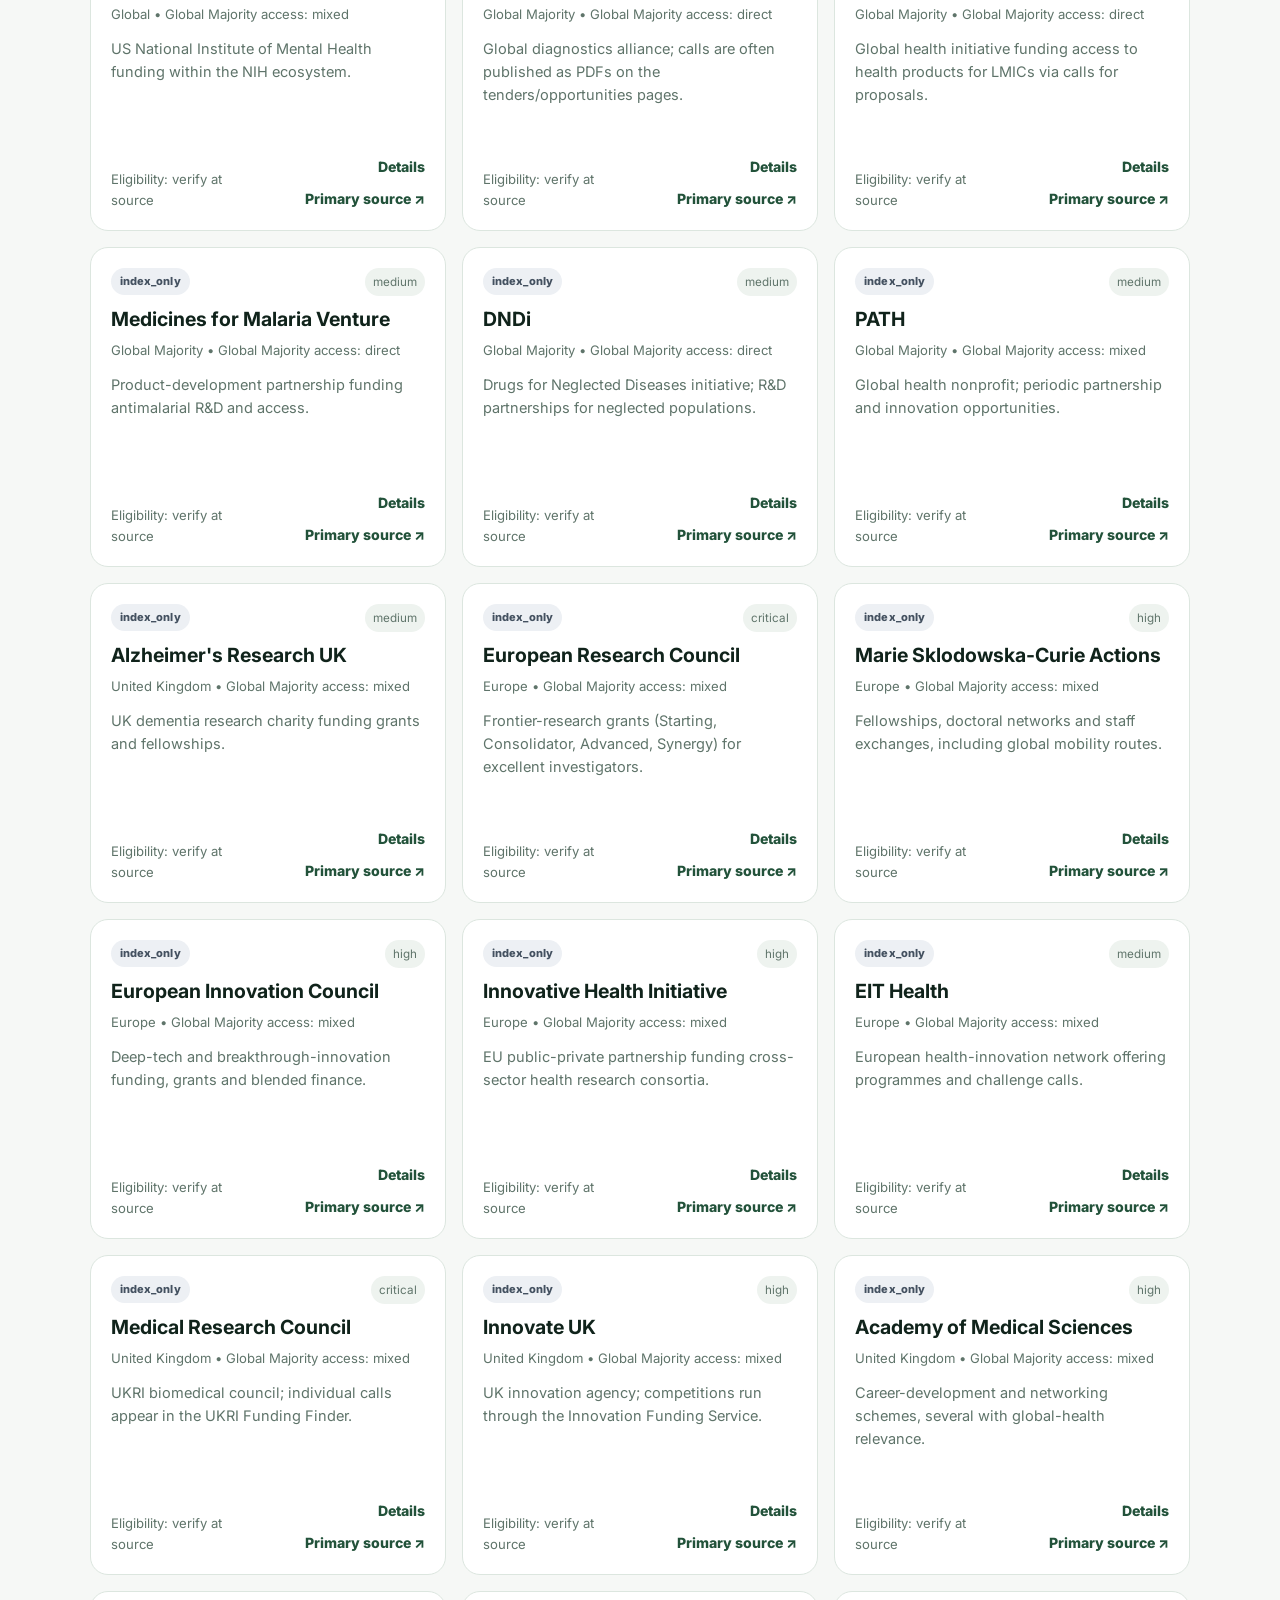
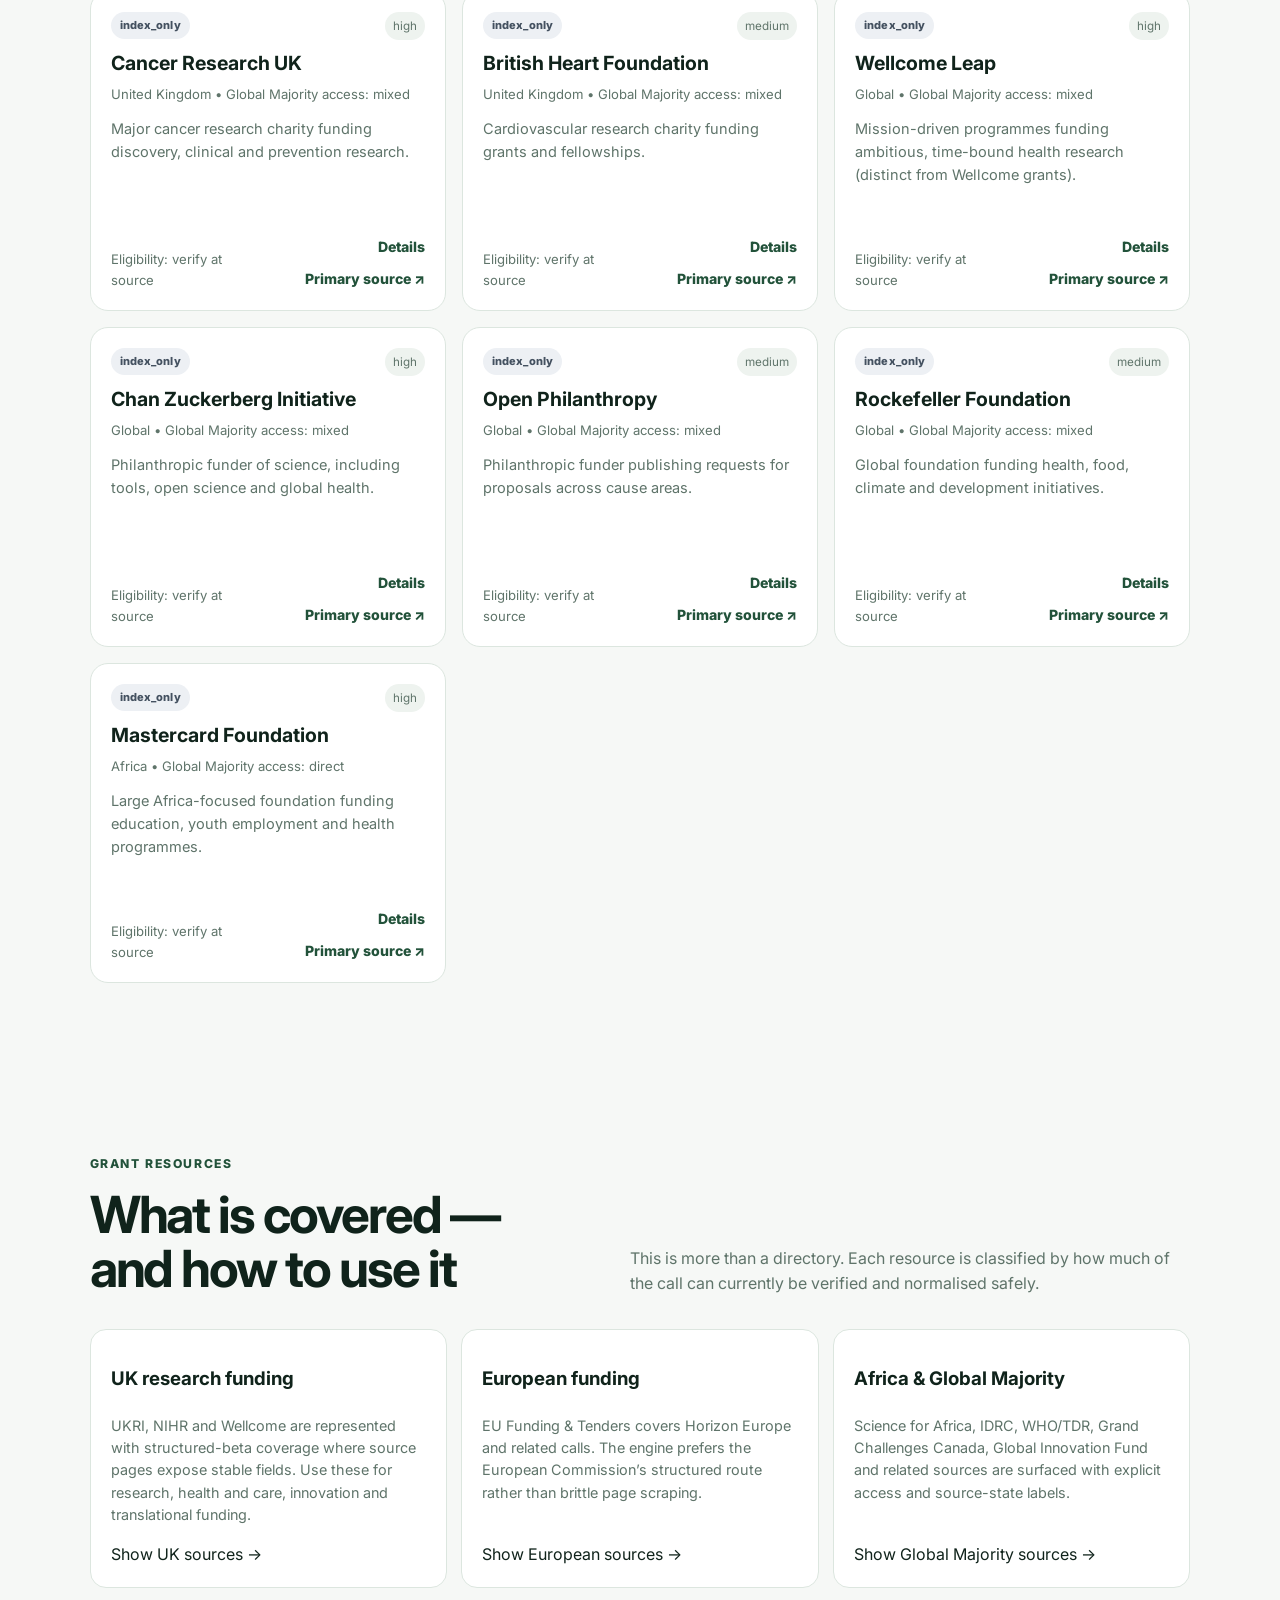
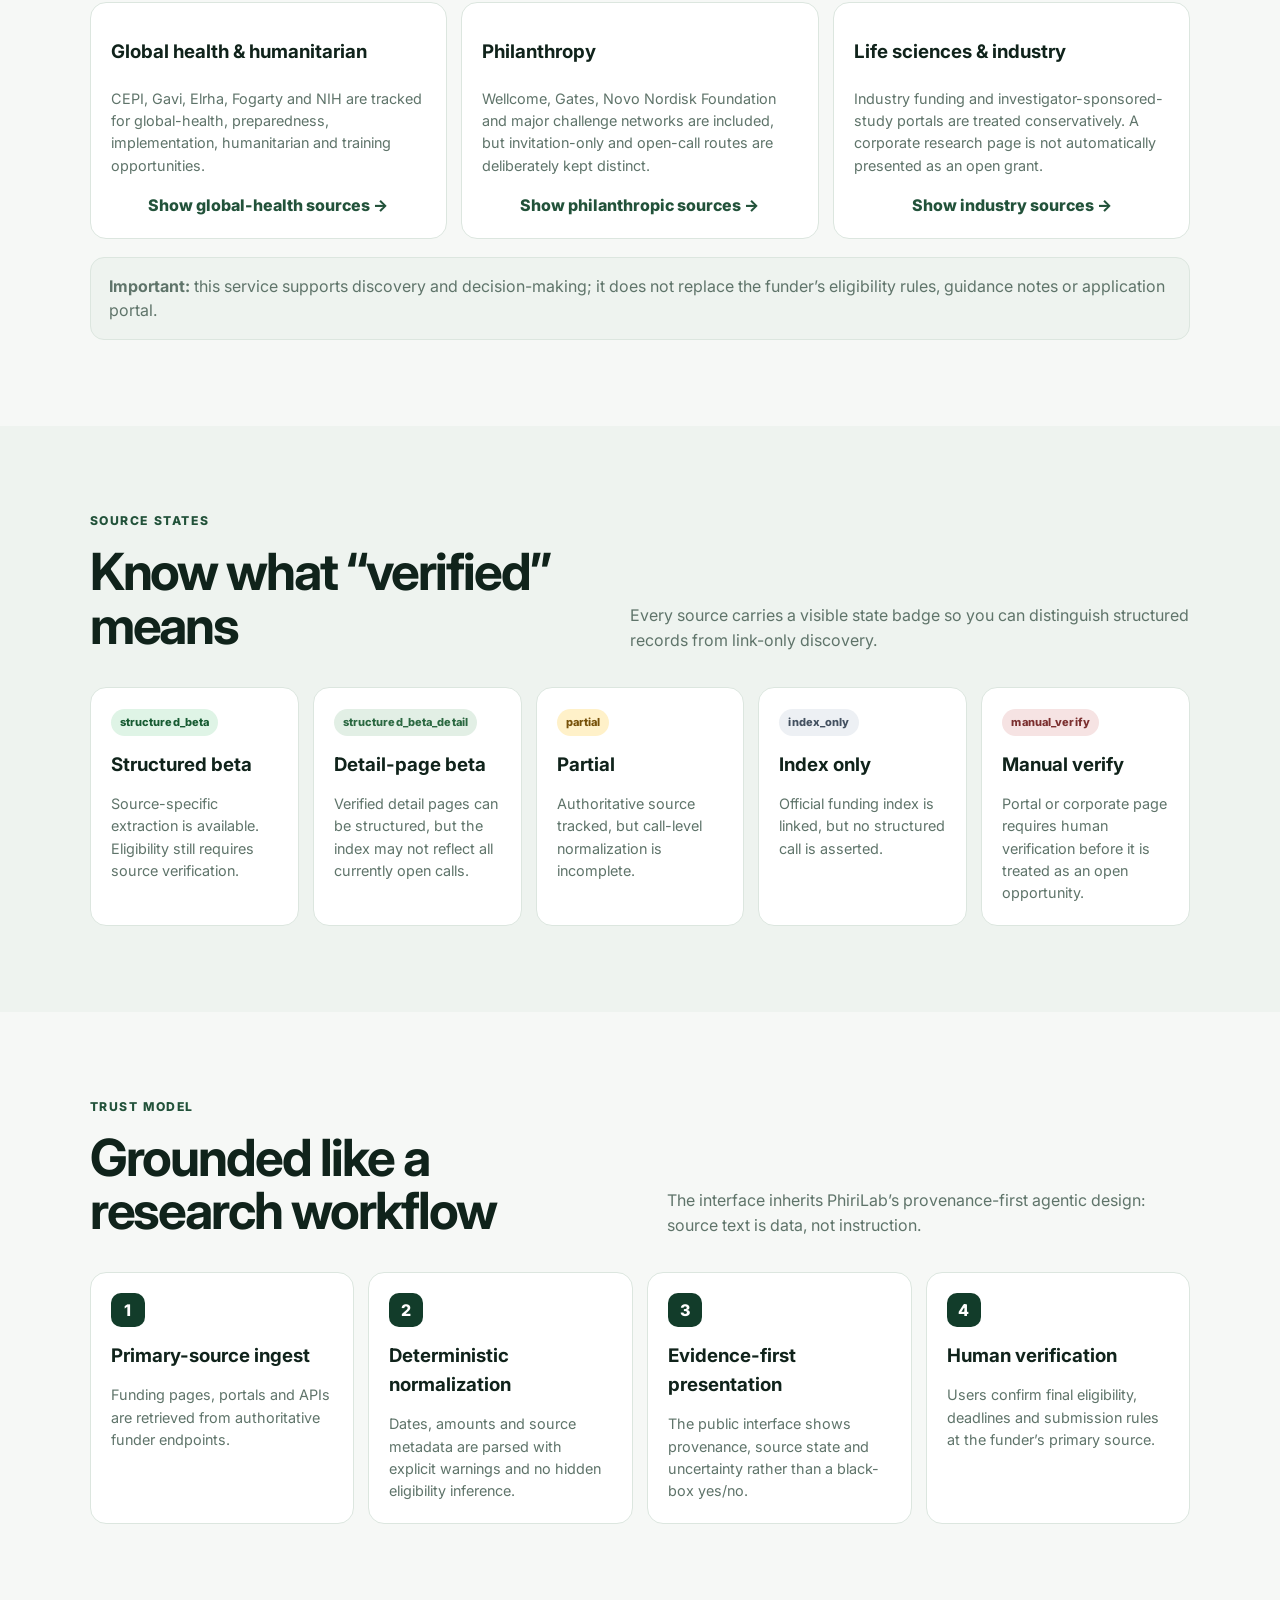
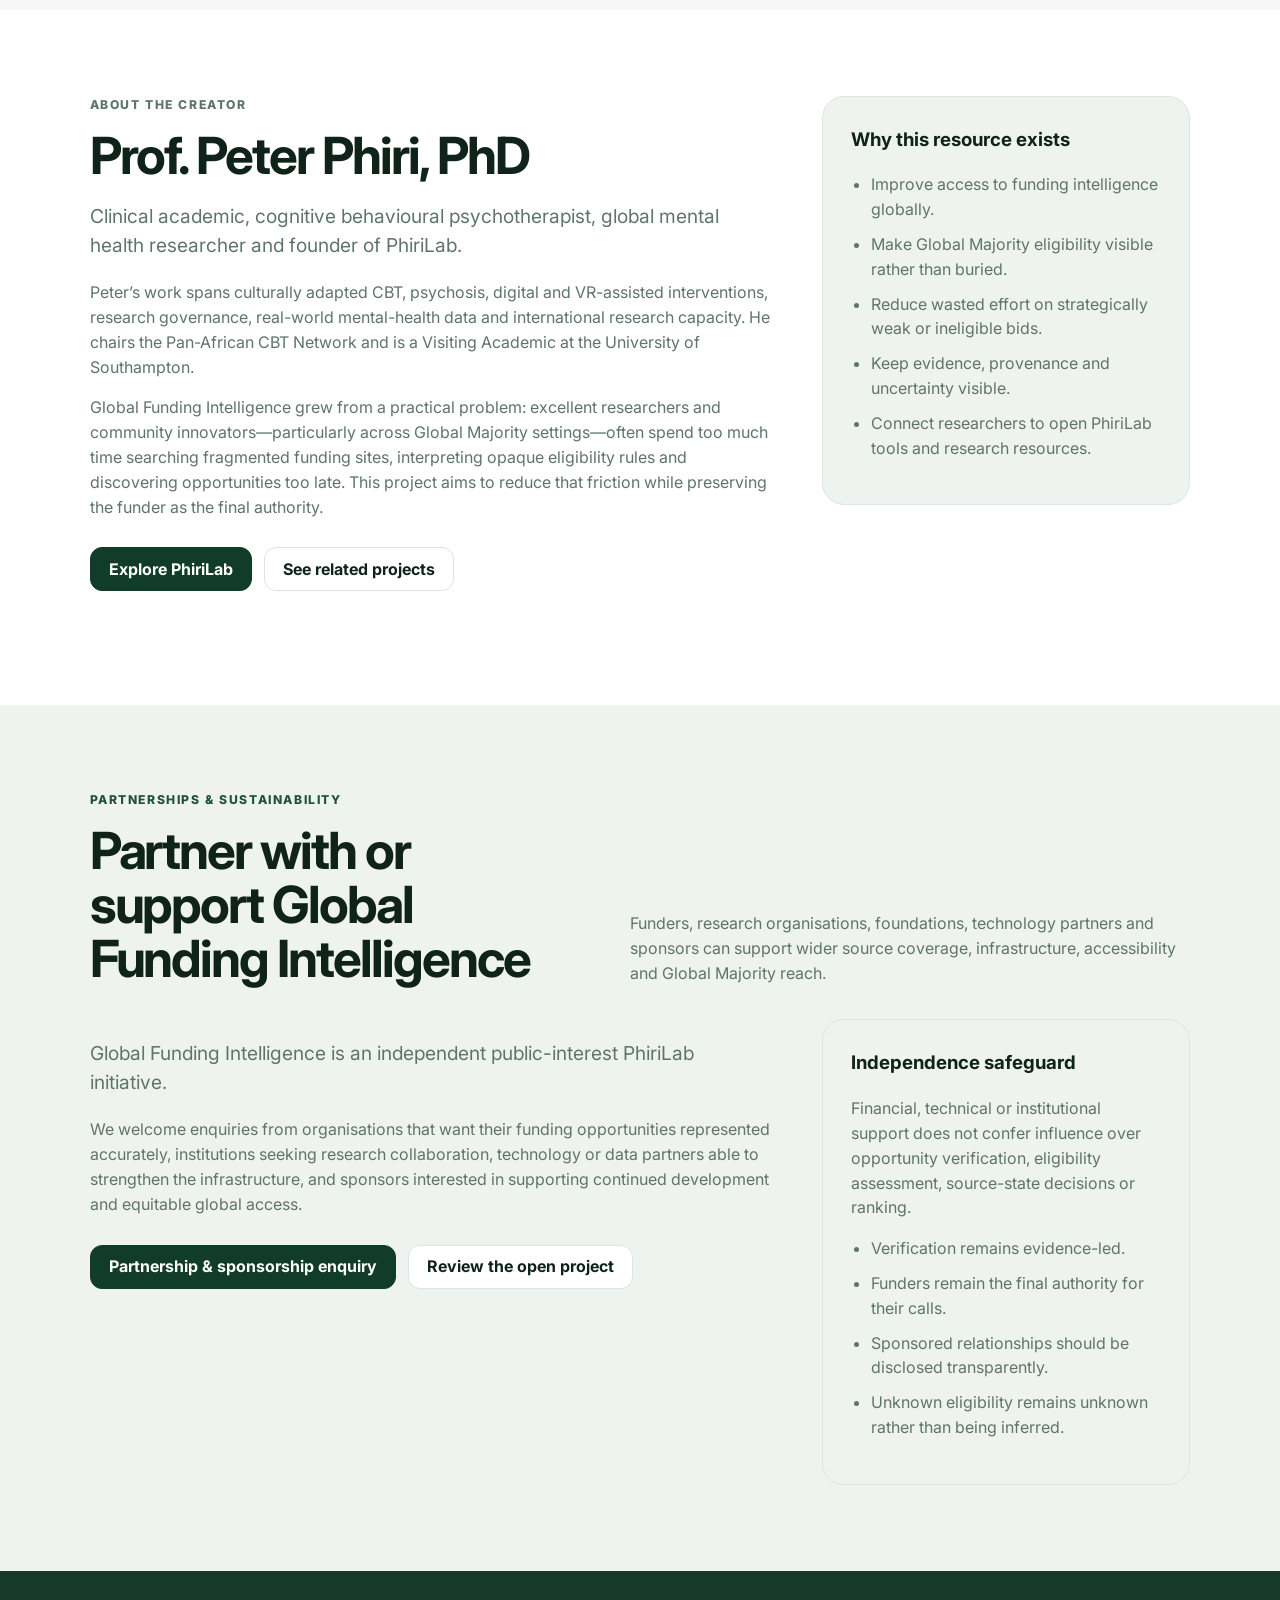
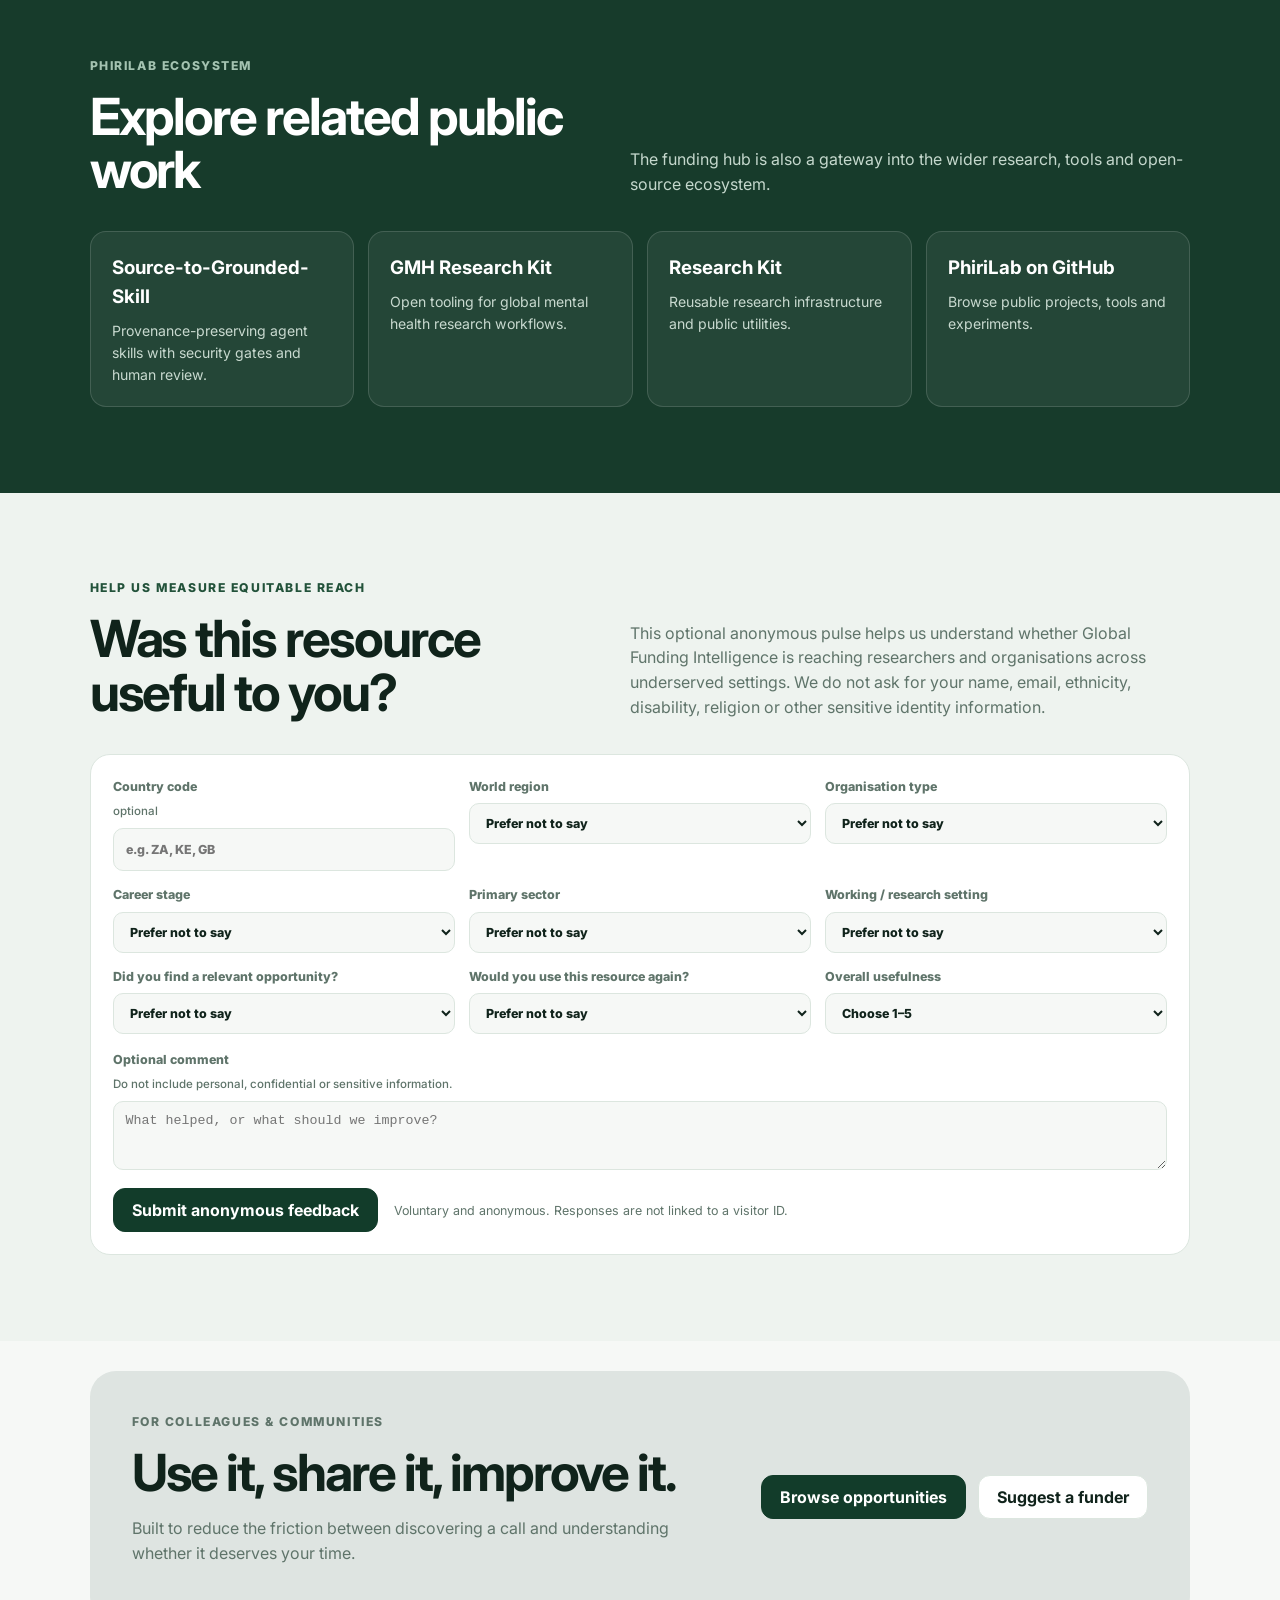
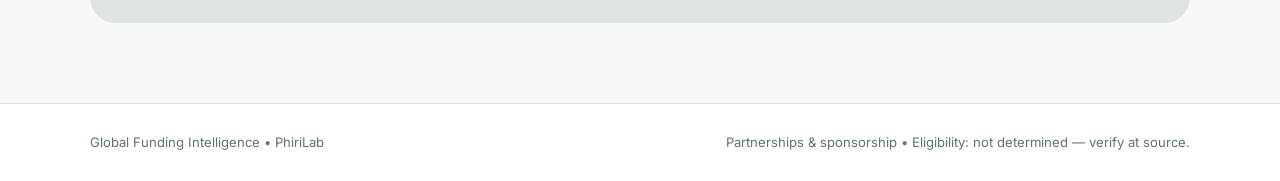
==== commit 79c97c9e: "Load readiness and portfolio intelligence modules" ====
--- a/web/index.html
+++ b/web/index.html
@@ -214,5 +214,7 @@
   <script src="app.js"></script>
   <script src="opportunities.js"></script>
   <script src="application-journey.js"></script>
+  <script src="application-readiness.js"></script>
+  <script src="portfolio-intelligence.js"></script>
 </body>
 </html>
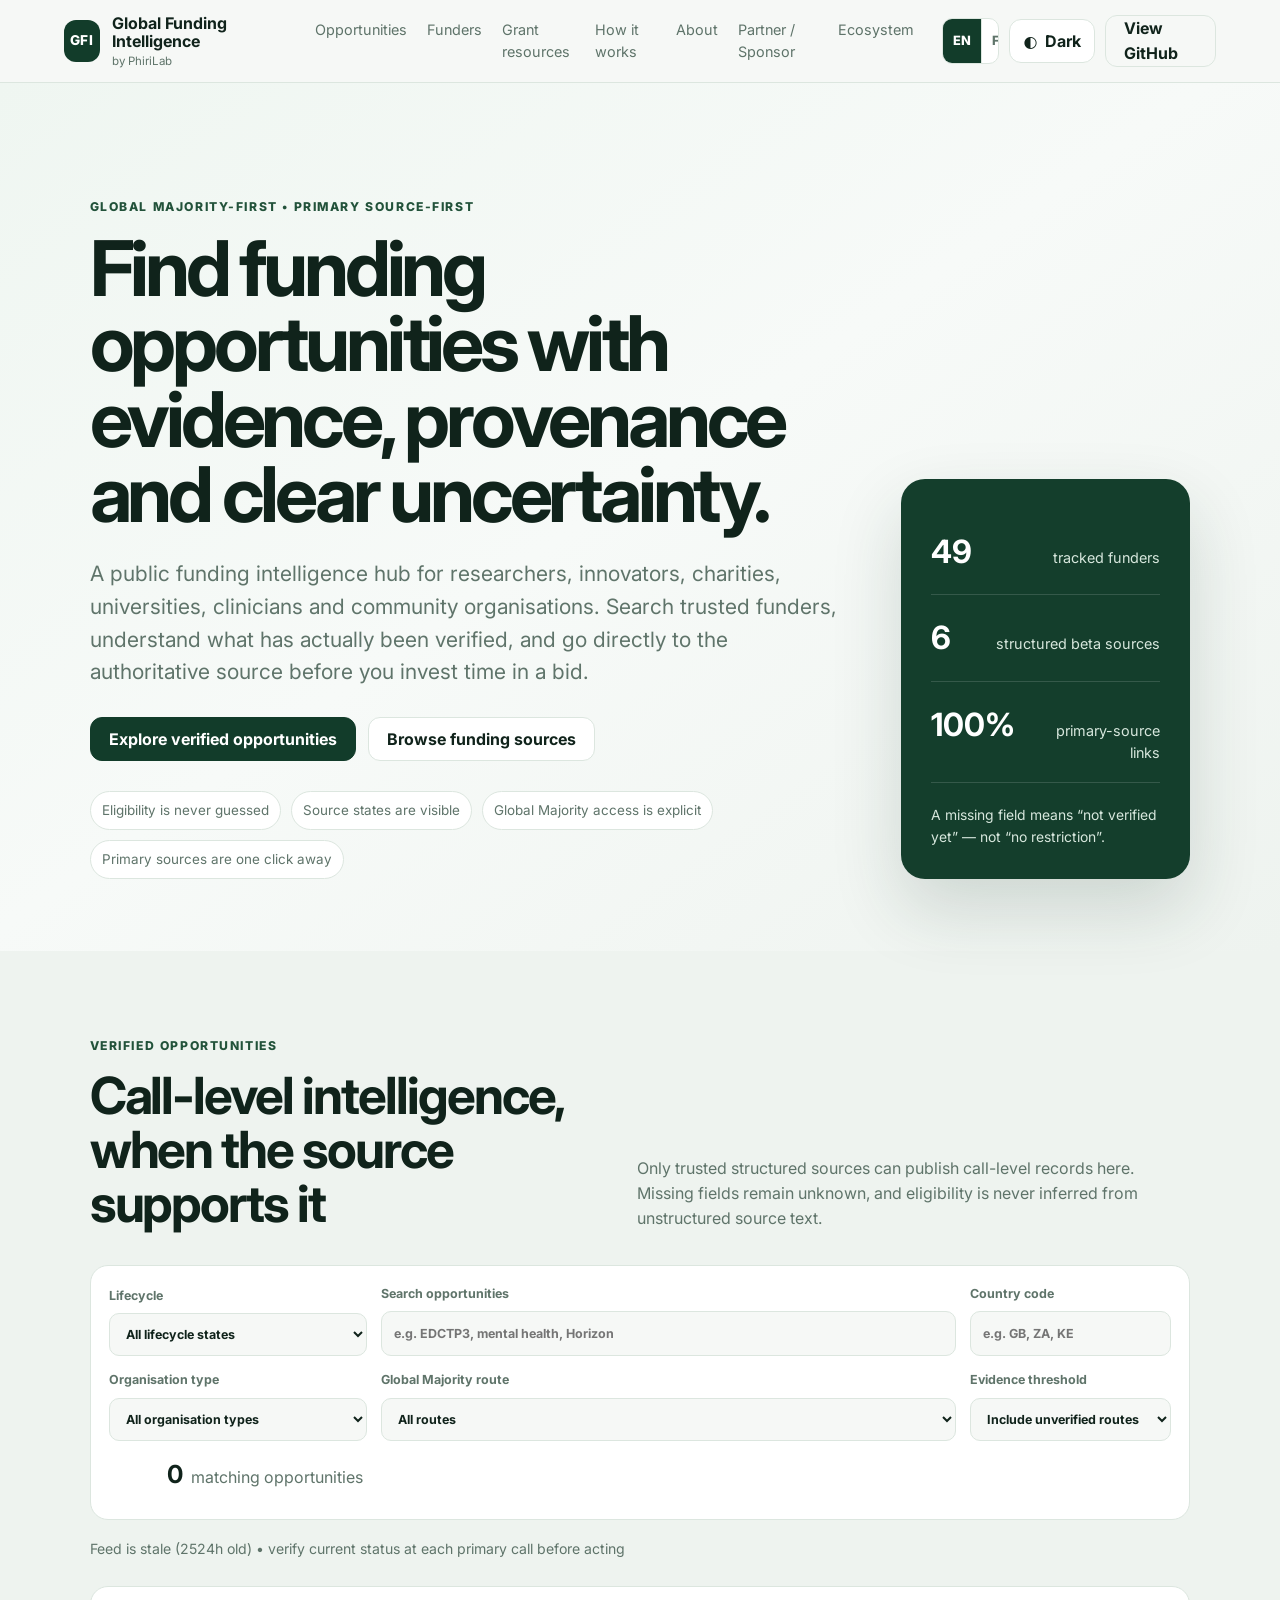
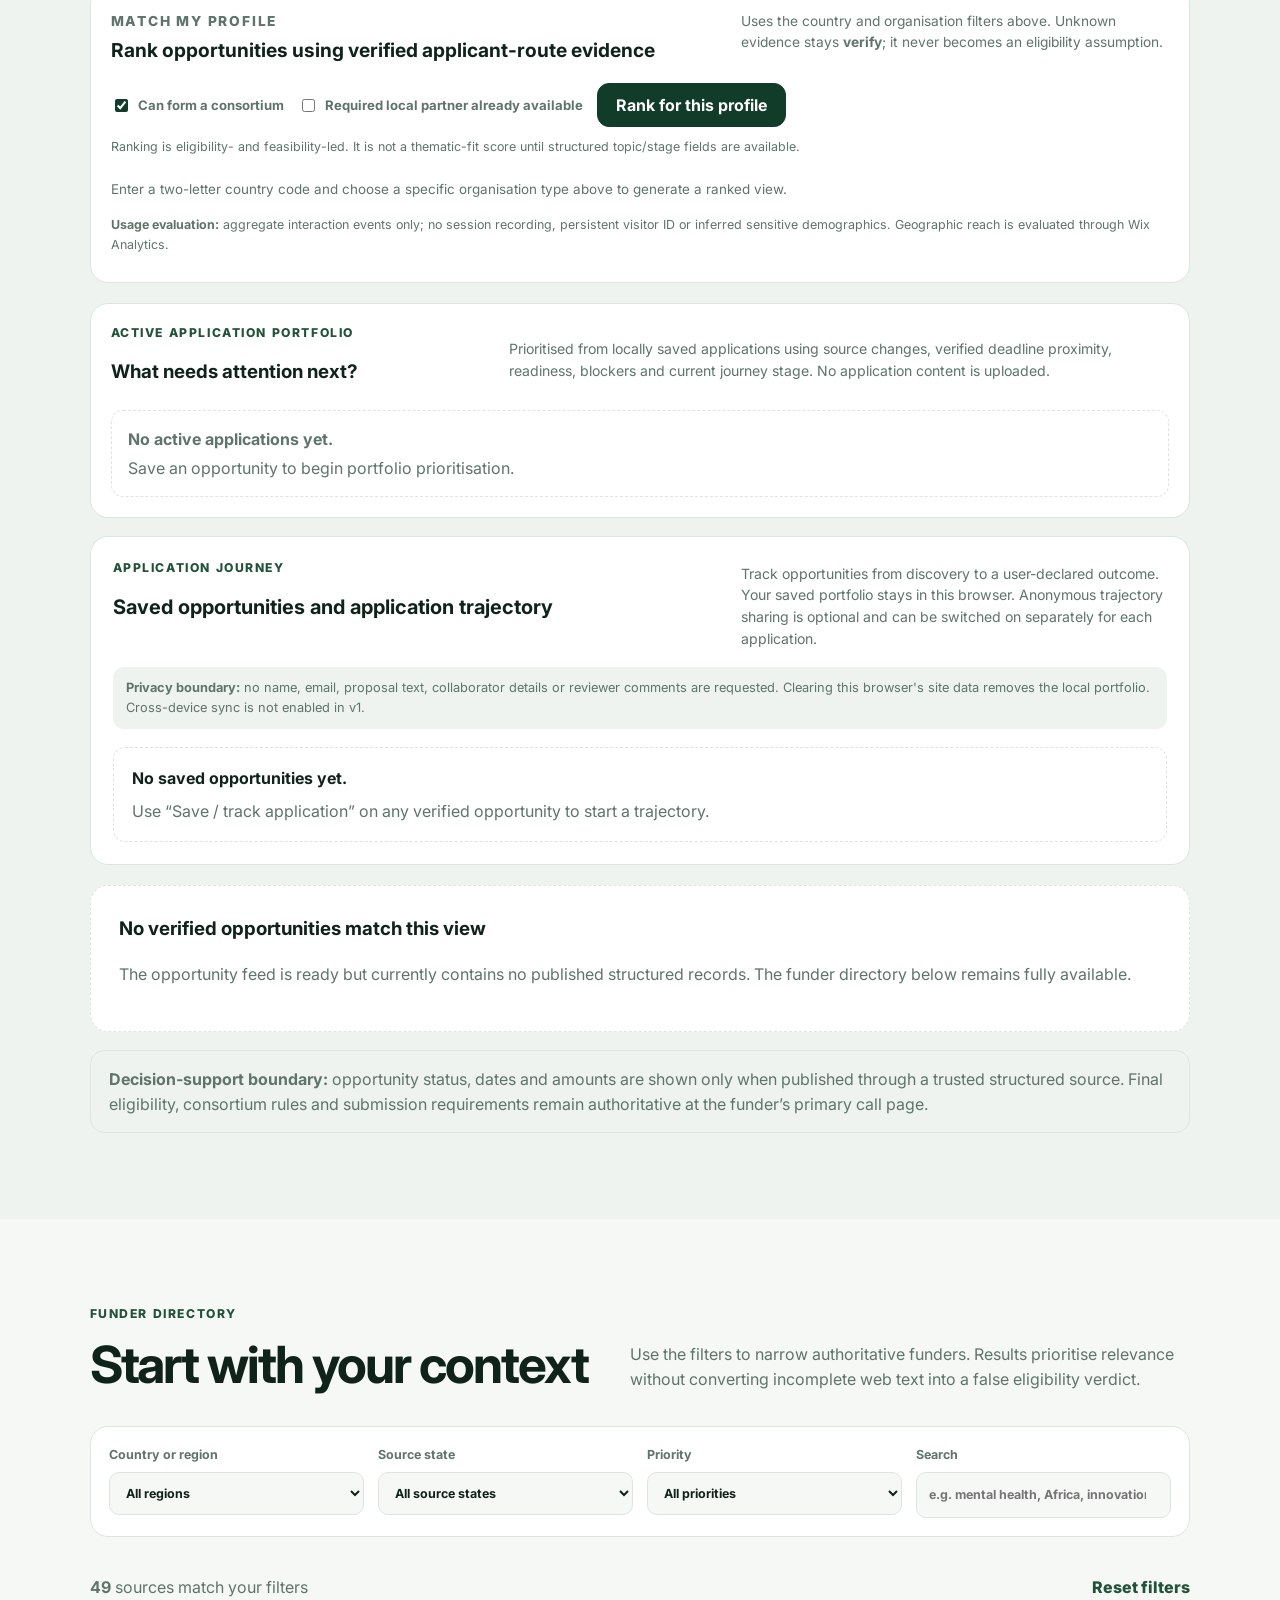
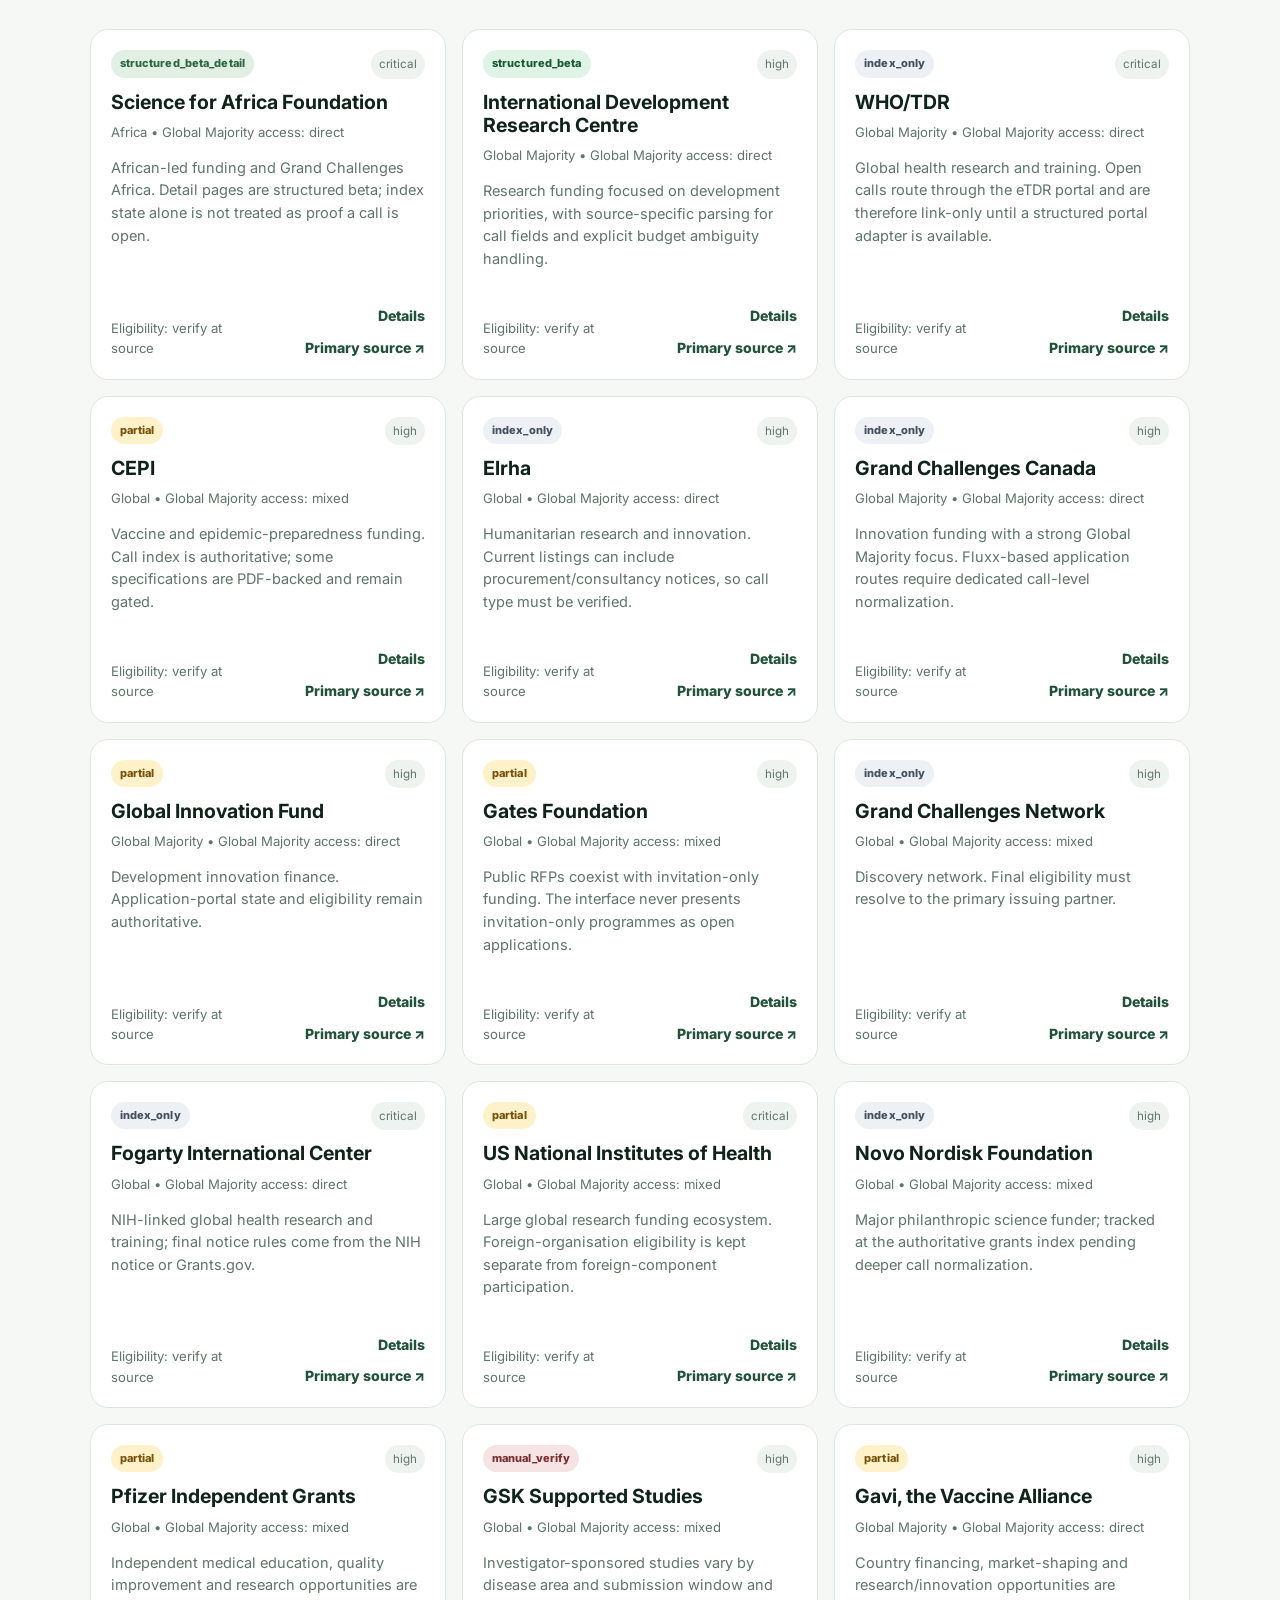
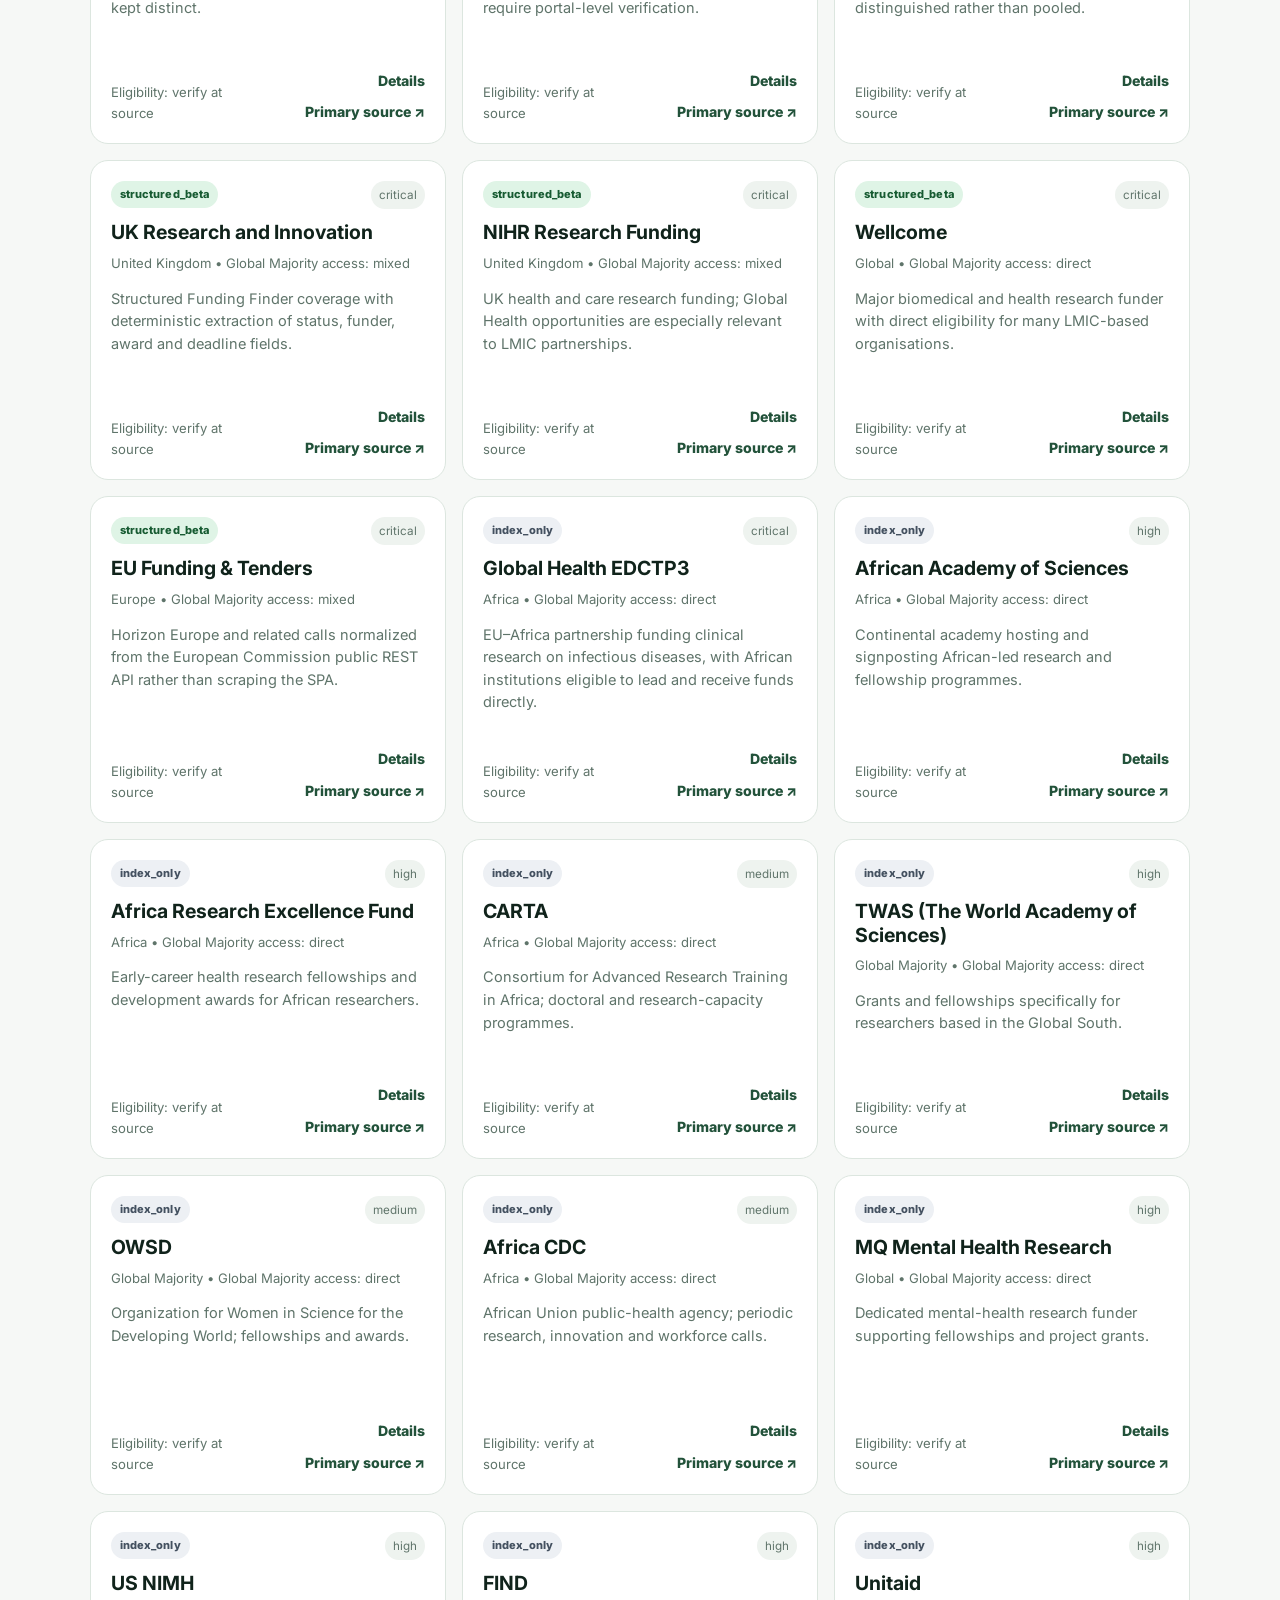
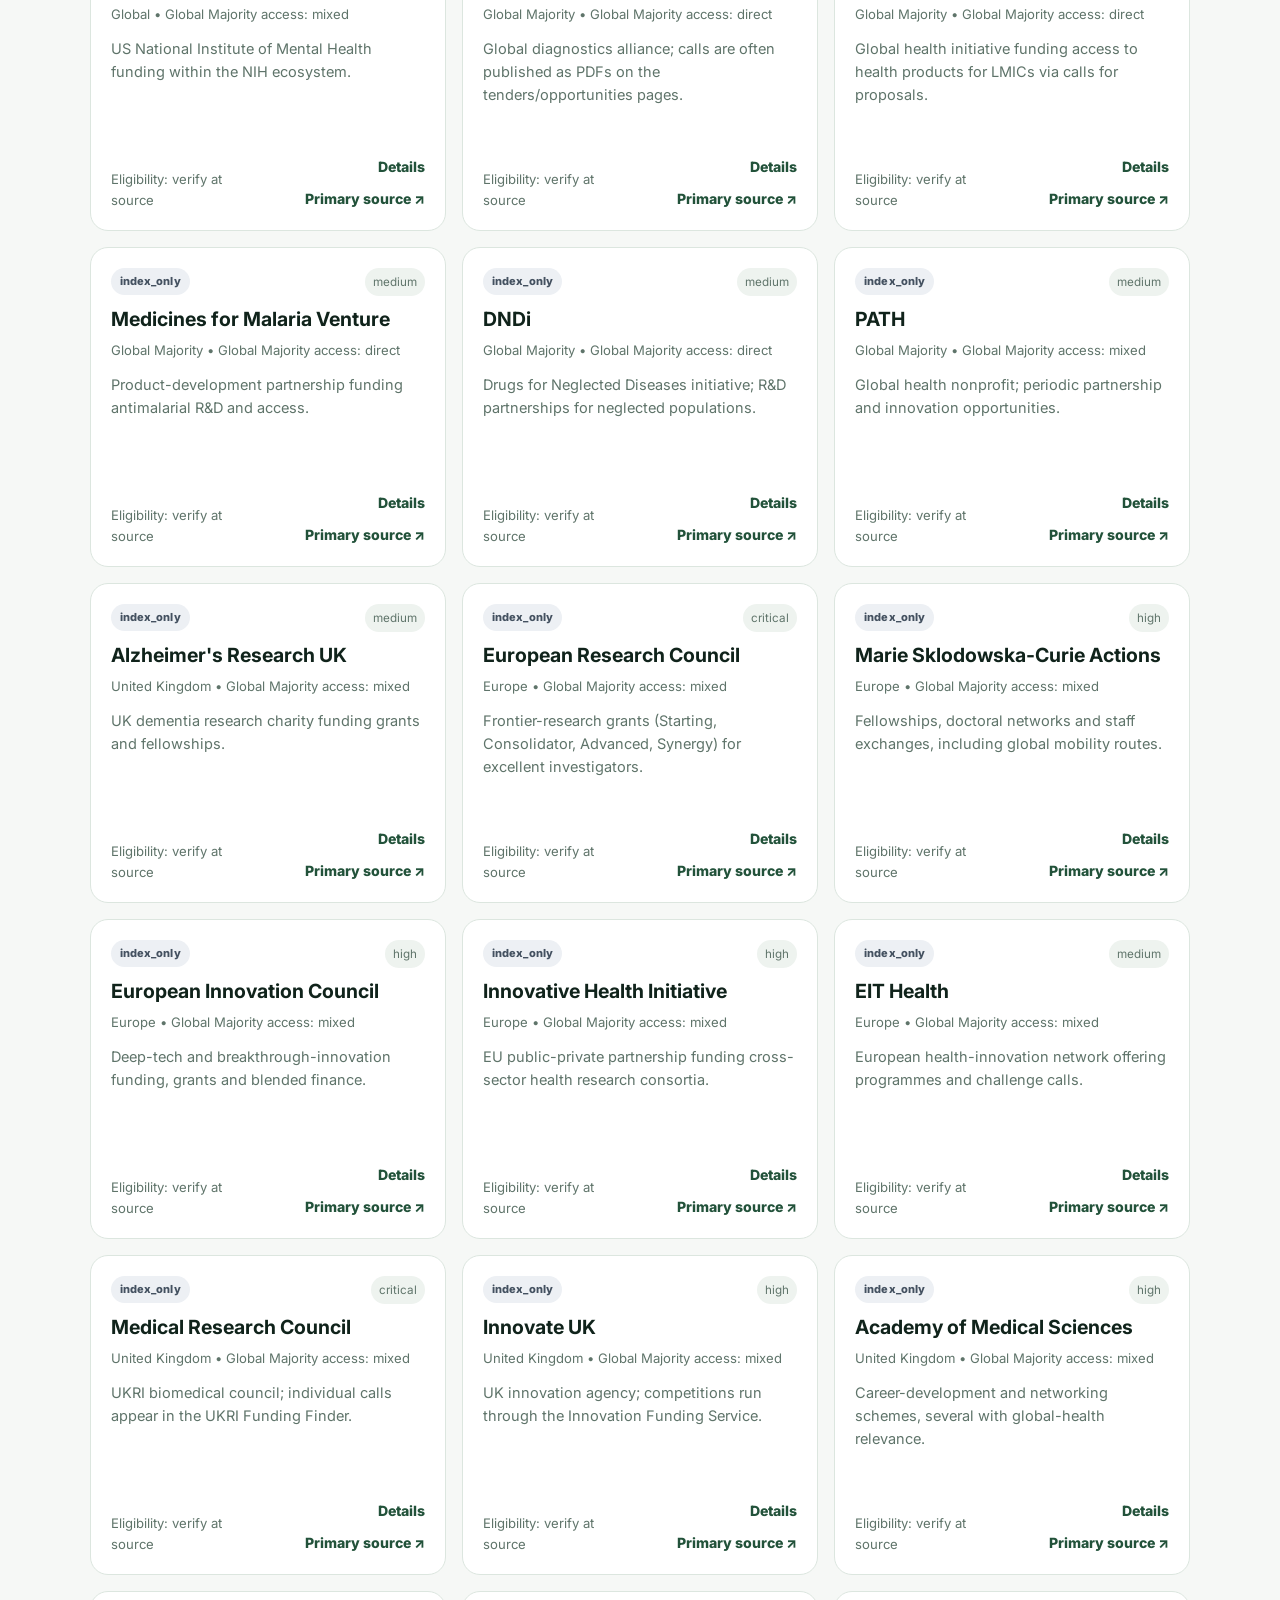
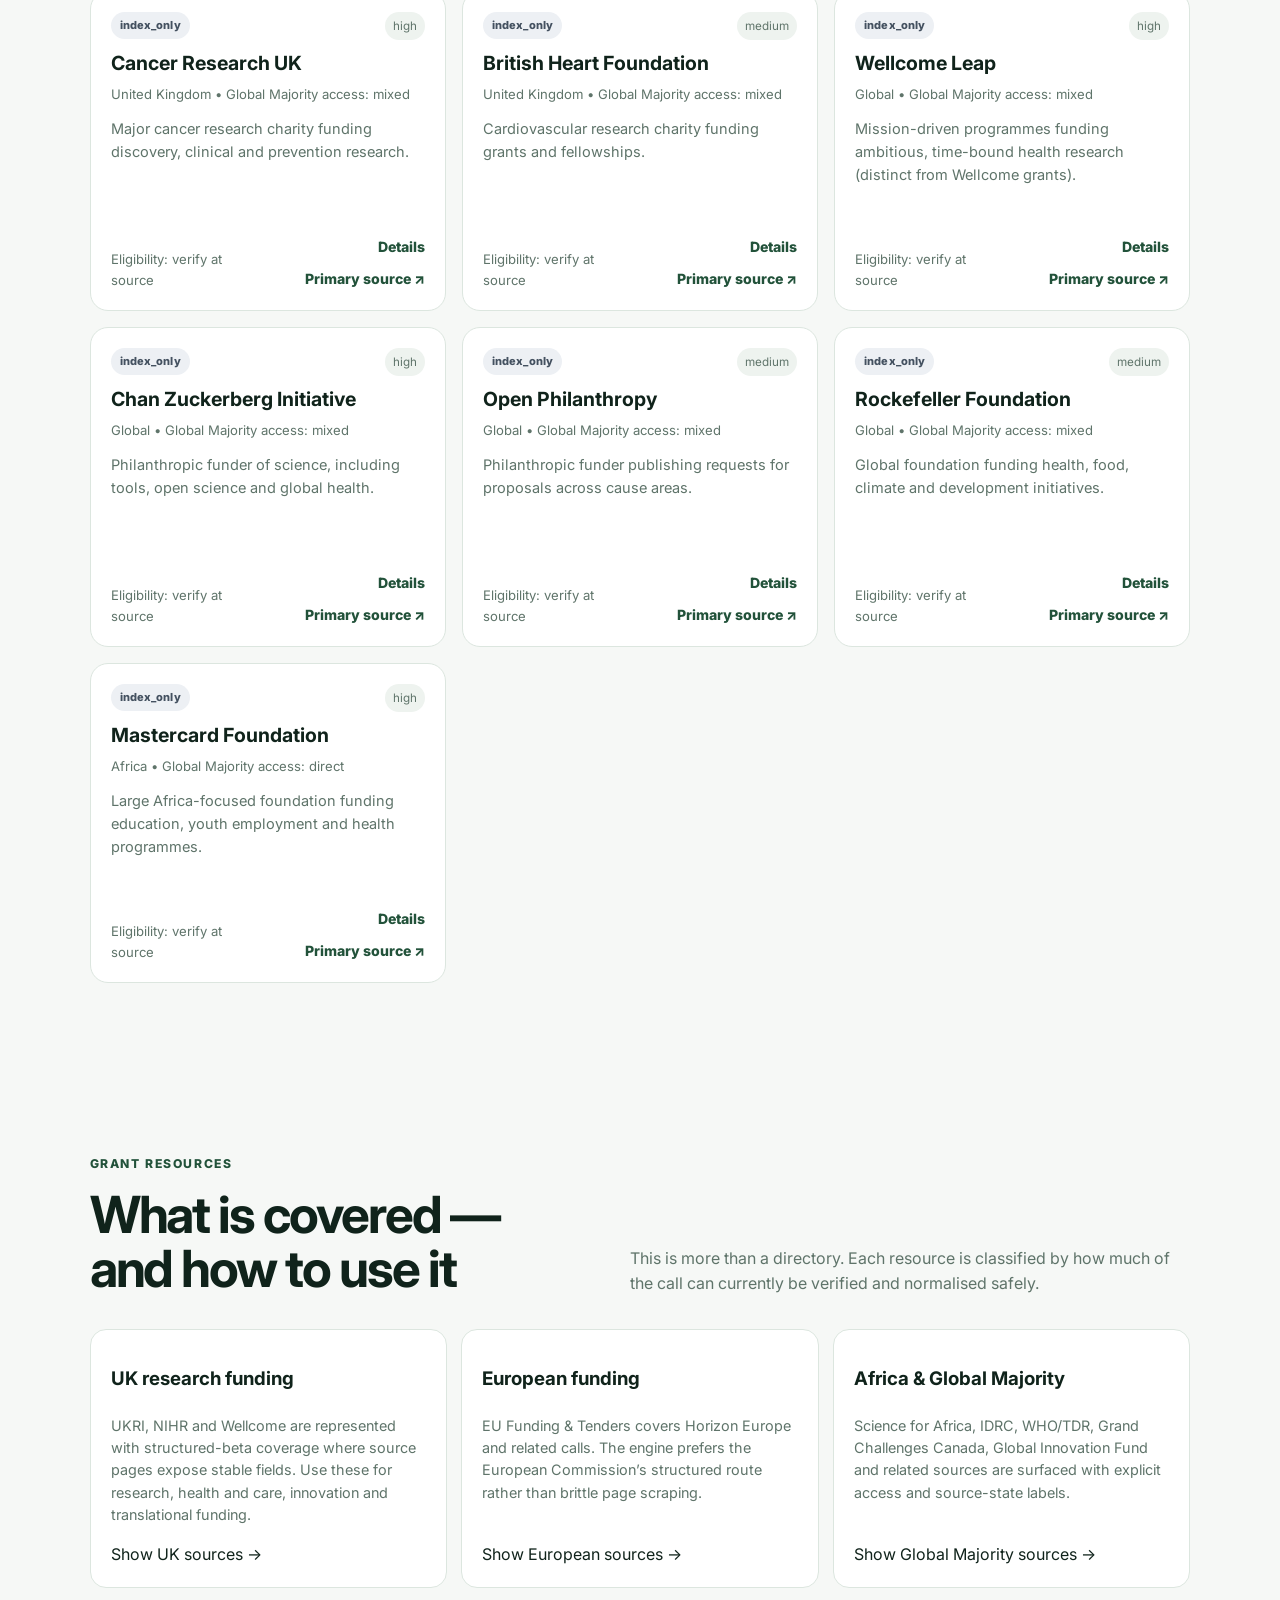
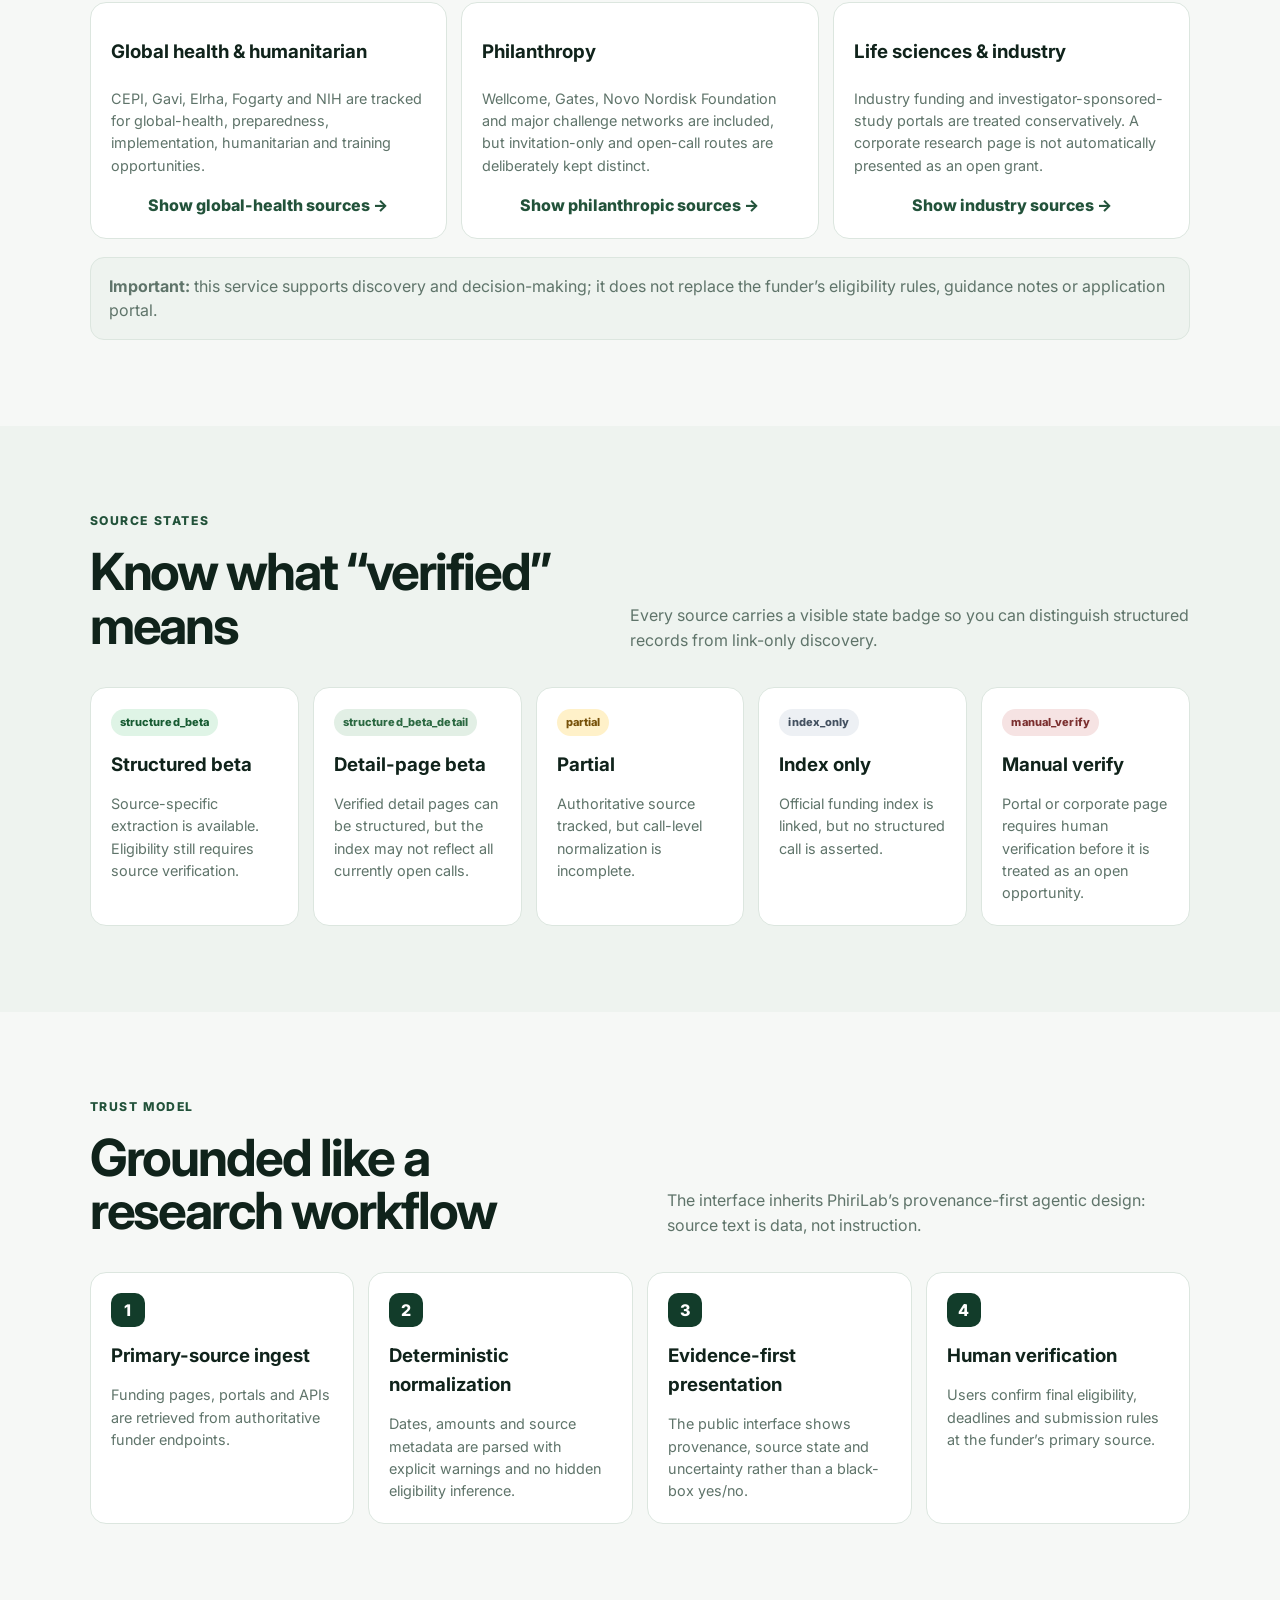
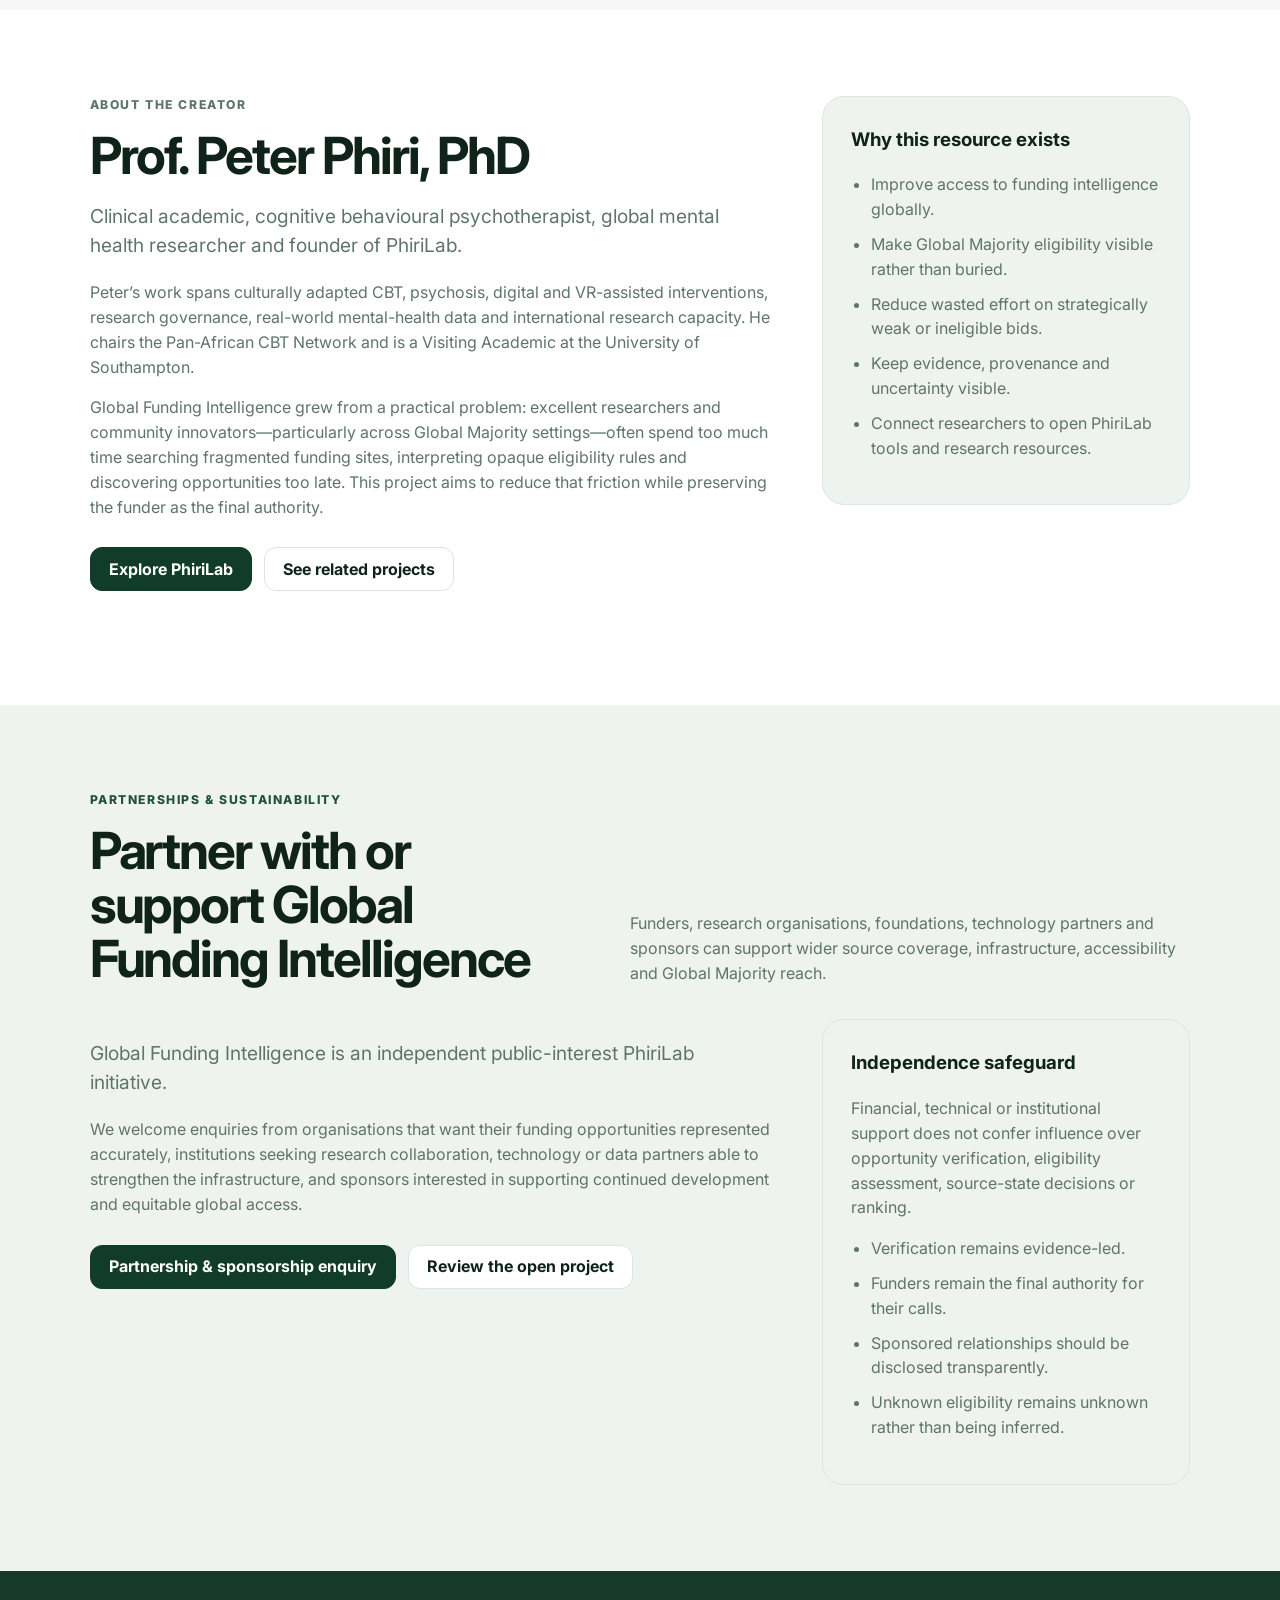
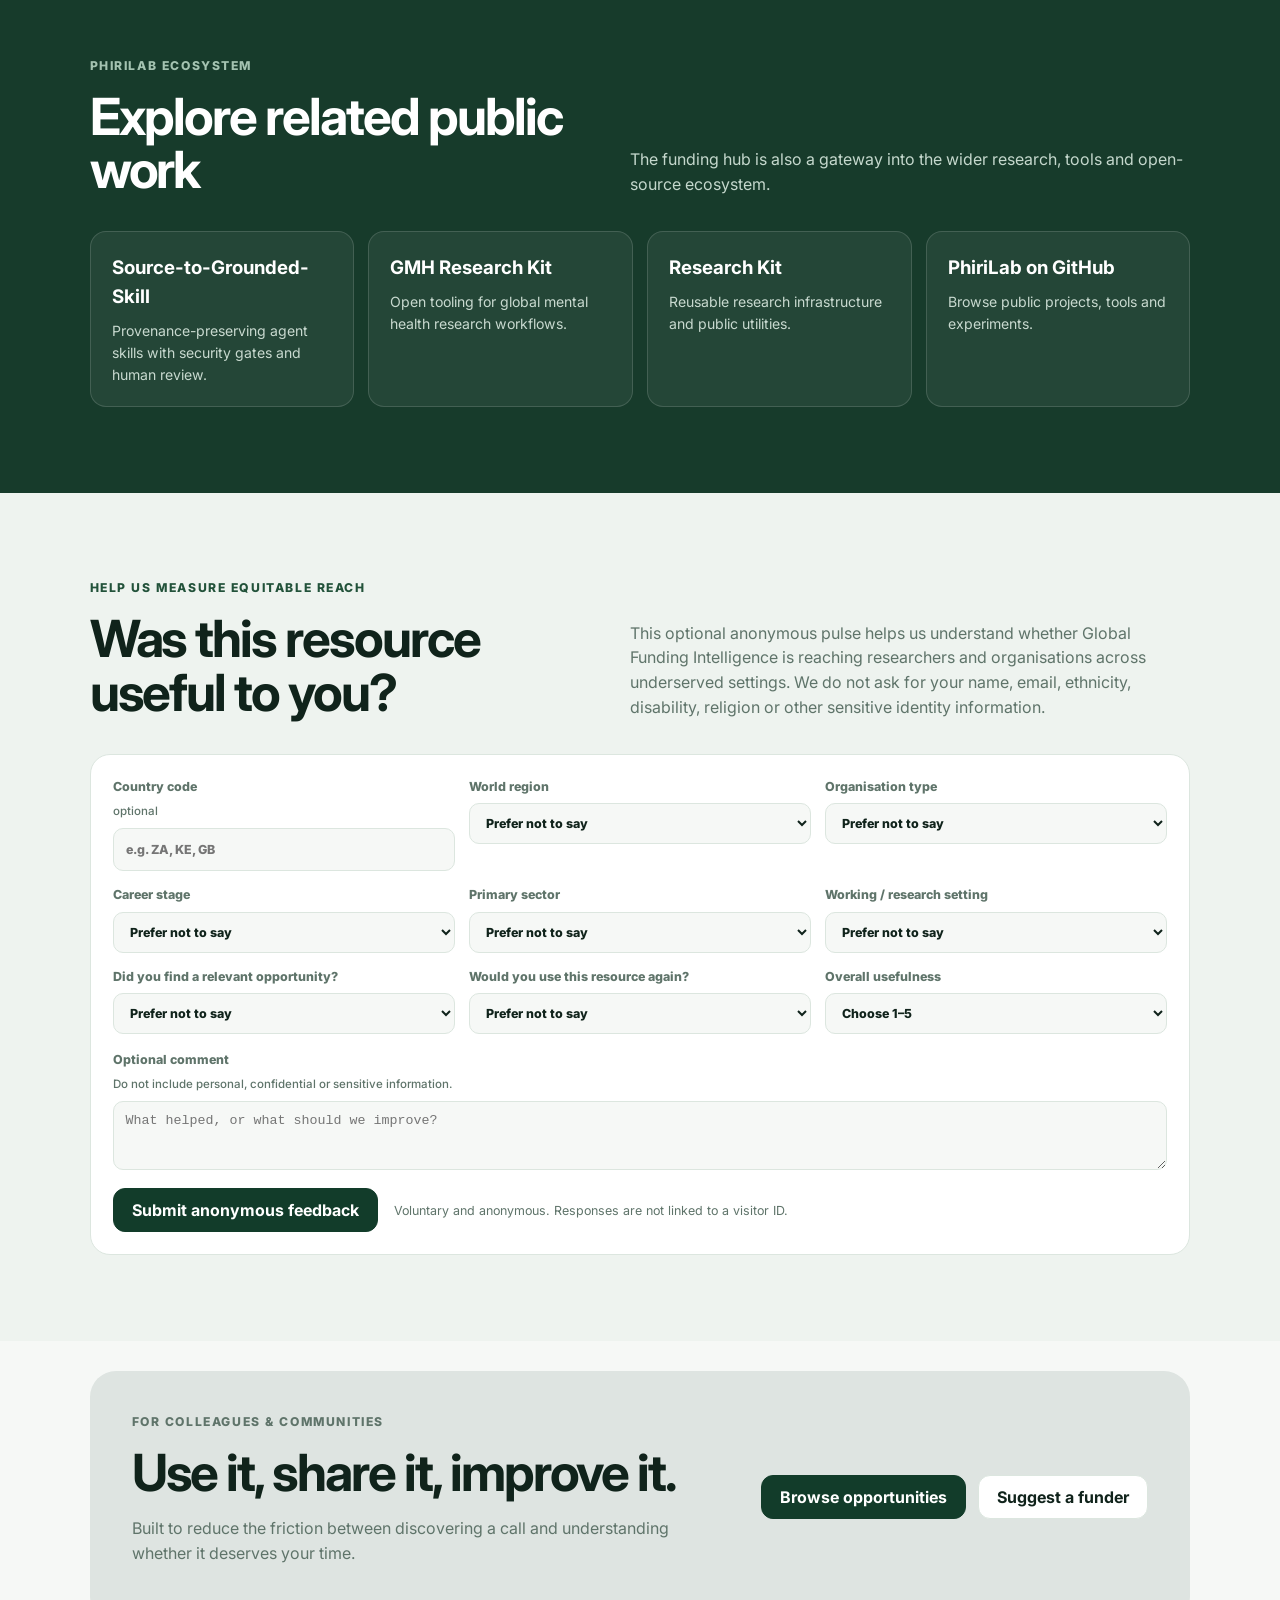
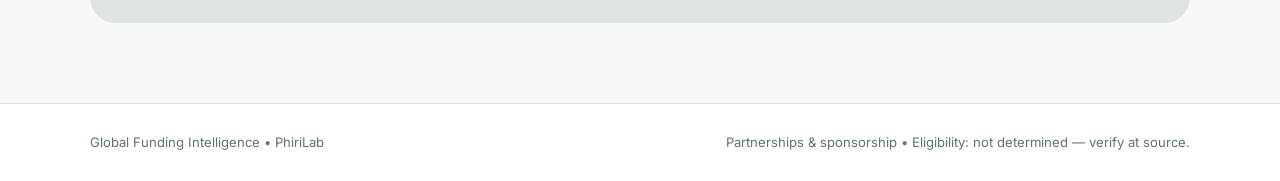
==== commit 8a172c48: "Add EN/FR interface localisation with a user-selectable, persisted switcher Global users should not " ====
--- a/web/index.html
+++ b/web/index.html
@@ -18,13 +18,13 @@
       <span><strong>Global Funding Intelligence</strong><small>by PhiriLab</small></span>
     </a>
     <nav aria-label="Primary navigation">
-      <a href="#opportunities">Opportunities</a>
-      <a href="#discover">Funders</a>
-      <a href="#resources">Grant resources</a>
-      <a href="#how">How it works</a>
-      <a href="#about">About</a>
-      <a href="#partnerships">Partner / Sponsor</a>
-      <a href="#ecosystem">Ecosystem</a>
+      <a href="#opportunities" data-i18n="nav_opportunities">Opportunities</a>
+      <a href="#discover" data-i18n="nav_funders">Funders</a>
+      <a href="#resources" data-i18n="nav_resources">Grant resources</a>
+      <a href="#how" data-i18n="nav_how">How it works</a>
+      <a href="#about" data-i18n="nav_about">About</a>
+      <a href="#partnerships" data-i18n="nav_partner">Partner / Sponsor</a>
+      <a href="#ecosystem" data-i18n="nav_ecosystem">Ecosystem</a>
     </nav>
     <div class="top-actions">
       <button id="themeToggle" class="icon-button" type="button" aria-label="Switch colour theme" aria-pressed="false"><span aria-hidden="true">◐</span><span class="theme-label">Dark</span></button>
@@ -35,32 +35,32 @@
   <main id="top">
     <section class="hero">
       <div class="hero-copy">
-        <p class="eyebrow">GLOBAL MAJORITY-FIRST • PRIMARY SOURCE-FIRST</p>
-        <h1>Find funding opportunities with evidence, provenance and clear uncertainty.</h1>
-        <p class="lead">A public funding intelligence hub for researchers, innovators, charities, universities, clinicians and community organisations. Search trusted funders, understand what has actually been verified, and go directly to the authoritative source before you invest time in a bid.</p>
+        <p class="eyebrow" data-i18n="hero_eyebrow">GLOBAL MAJORITY-FIRST • PRIMARY SOURCE-FIRST</p>
+        <h1 data-i18n="hero_h1">Find funding opportunities with evidence, provenance and clear uncertainty.</h1>
+        <p class="lead" data-i18n="hero_lead">A public funding intelligence hub for researchers, innovators, charities, universities, clinicians and community organisations. Search trusted funders, understand what has actually been verified, and go directly to the authoritative source before you invest time in a bid.</p>
         <div class="hero-actions">
-          <a class="button primary" href="#opportunities">Explore verified opportunities</a>
-          <a class="button" href="#discover">Browse funding sources</a>
+          <a class="button primary" href="#opportunities" data-i18n="hero_cta1">Explore verified opportunities</a>
+          <a class="button" href="#discover" data-i18n="hero_cta2">Browse funding sources</a>
         </div>
         <div class="trust-strip" aria-label="Trust principles">
-          <span>Eligibility is never guessed</span>
-          <span>Source states are visible</span>
-          <span>Global Majority access is explicit</span>
-          <span>Primary sources are one click away</span>
+          <span data-i18n="trust_1">Eligibility is never guessed</span>
+          <span data-i18n="trust_2">Source states are visible</span>
+          <span data-i18n="trust_3">Global Majority access is explicit</span>
+          <span data-i18n="trust_4">Primary sources are one click away</span>
         </div>
       </div>
       <aside class="hero-panel" aria-label="Coverage summary">
-        <div class="metric"><strong id="sourceCount">0</strong><span>tracked funders</span></div>
-        <div class="metric"><strong id="structuredCount">0</strong><span>structured beta sources</span></div>
-        <div class="metric"><strong>100%</strong><span>primary-source links</span></div>
-        <p class="panel-note">A missing field means “not verified yet” — not “no restriction”.</p>
+        <div class="metric"><strong id="sourceCount">0</strong><span data-i18n="panel_tracked">tracked funders</span></div>
+        <div class="metric"><strong id="structuredCount">0</strong><span data-i18n="panel_structured">structured beta sources</span></div>
+        <div class="metric"><strong>100%</strong><span data-i18n="panel_links">primary-source links</span></div>
+        <p class="panel-note" data-i18n="panel_note">A missing field means “not verified yet” — not “no restriction”.</p>
       </aside>
     </section>
 
     <section id="opportunities" class="section opportunity-section">
       <div class="section-head">
-        <div><p class="eyebrow">VERIFIED OPPORTUNITIES</p><h2>Call-level intelligence, when the source supports it</h2></div>
-        <p>Only trusted structured sources can publish call-level records here. Missing fields remain unknown, and eligibility is never inferred from unstructured source text.</p>
+        <div><p class="eyebrow" data-i18n="opp_eyebrow">VERIFIED OPPORTUNITIES</p><h2 data-i18n="opp_h2">Call-level intelligence, when the source supports it</h2></div>
+        <p data-i18n="opp_intro">Only trusted structured sources can publish call-level records here. Missing fields remain unknown, and eligibility is never inferred from unstructured source text.</p>
       </div>
       <div class="opportunity-toolbar" role="search" aria-label="Opportunity filters">
         <label>Lifecycle
@@ -210,7 +210,8 @@
     <div id="dialogContent"></div>
   </dialog>
 
-  <footer><span>Global Funding Intelligence • PhiriLab</span><span><a href="#partnerships">Partnerships & sponsorship</a> • Eligibility: not determined — verify at source.</span></footer>
+  <footer><span>Global Funding Intelligence • PhiriLab</span><span><a href="#partnerships" data-i18n="footer_partnerships">Partnerships & sponsorship</a> • <span data-i18n="footer_eligibility">Eligibility: not determined — verify at source.</span></span></footer>
+  <script src="i18n.js"></script>
   <script src="app.js"></script>
   <script src="opportunities.js"></script>
   <script src="application-journey.js"></script>
--- a/web/styles.css
+++ b/web/styles.css
@@ -1 +1,5 @@
-*{box-sizing:border-box}html{scroll-behavior:smooth}html[data-theme="dark"]{color-scheme:dark}body{margin:0;font-family:Inter,system-ui,-apple-system,BlinkMacSystemFont,"Segoe UI",sans-serif;color:var(--text);background:var(--bg);line-height:1.55;transition:background .2s ease,color .2s ease}:root{--bg:#f6f8f6;--surface:#fff;--surface-2:#eef3ef;--text:#10231b;--muted:#5f746a;--line:#dce6df;--accent:#123c2a;--accent-2:#22523a;--hero:#eff6f1;--hero2:#f7faf8;--shadow:rgba(29,64,48,.09)}html[data-theme="dark"]{--bg:#0c1511;--surface:#122019;--surface-2:#101b16;--text:#eef7f1;--muted:#a8b9b0;--line:#263a31;--accent:#7dc69a;--accent-2:#9fdbb6;--hero:#101d17;--hero2:#0d1712;--shadow:rgba(0,0,0,.28)}a{color:inherit;text-decoration:none}button,input,select{font:inherit}.topbar{position:sticky;top:0;z-index:20;display:flex;align-items:center;gap:28px;padding:14px clamp(20px,5vw,72px);background:color-mix(in srgb,var(--bg) 92%,transparent);backdrop-filter:blur(14px);border-bottom:1px solid var(--line)}.brand{display:flex;align-items:center;gap:12px;margin-right:auto}.brand-mark{display:grid;place-items:center;width:42px;height:42px;border-radius:12px;background:var(--accent);color:var(--surface);font-weight:800;font-size:.85rem;letter-spacing:.06em}.brand span:last-child{display:flex;flex-direction:column;line-height:1.15}.brand small{color:var(--muted);font-size:.72rem;margin-top:4px}.topbar nav{display:flex;gap:20px;font-size:.9rem;color:var(--muted)}.topbar nav a:hover,.topbar nav a:focus-visible{color:var(--accent-2)}.top-actions{display:flex;gap:10px;align-items:center}.button,.icon-button{display:inline-flex;align-items:center;justify-content:center;min-height:44px;padding:0 18px;border-radius:12px;border:1px solid var(--line);background:var(--surface);color:var(--text);font-weight:700;transition:.18s ease;cursor:pointer}.icon-button{gap:8px;padding:0 13px}.button:hover,.button:focus-visible,.icon-button:hover,.icon-button:focus-visible{transform:translateY(-1px);box-shadow:0 8px 24px var(--shadow)}.button.primary{background:var(--accent);color:var(--surface);border-color:var(--accent)}.button.ghost{background:transparent}.hero{display:grid;grid-template-columns:minmax(0,1.45fr) minmax(280px,.55fr);gap:48px;padding:clamp(64px,9vw,124px) clamp(20px,7vw,110px) 72px;background:linear-gradient(145deg,var(--hero) 0%,var(--hero2) 48%,var(--surface-2) 100%)}.hero-copy{max-width:900px}.eyebrow{margin:0 0 14px;color:var(--accent-2);font-size:.76rem;font-weight:800;letter-spacing:.13em}.hero h1{font-size:clamp(2.7rem,6vw,5.7rem);line-height:.98;letter-spacing:-.055em;margin:0;max-width:1000px}.lead{font-size:clamp(1.05rem,1.7vw,1.32rem);color:var(--muted);max-width:780px;margin:26px 0}.hero-actions{display:flex;flex-wrap:wrap;gap:12px;margin:28px 0}.trust-strip{display:flex;flex-wrap:wrap;gap:10px;margin-top:30px}.trust-strip span{padding:8px 11px;border-radius:999px;background:var(--surface);border:1px solid var(--line);font-size:.84rem;color:var(--muted)}.hero-panel{align-self:end;background:#143e2c;color:#fff;padding:30px;border-radius:24px;box-shadow:0 30px 70px rgba(22,57,43,.16)}html[data-theme="dark"] .hero-panel{background:#173c2d}.metric{display:flex;align-items:baseline;justify-content:space-between;gap:20px;padding:18px 0;border-bottom:1px solid rgba(255,255,255,.14)}.metric strong{font-size:2rem}.metric span{color:#d7e7dd;font-size:.9rem;text-align:right}.panel-note{font-size:.87rem;color:#d7e7dd;margin:22px 0 0}.section{padding:86px clamp(20px,7vw,110px)}.section.muted{background:var(--surface-2)}.section-head{display:flex;align-items:end;justify-content:space-between;gap:40px;margin-bottom:34px}.section-head h2,.cta h2,.about-section h2{font-size:clamp(2rem,4vw,3.4rem);letter-spacing:-.04em;line-height:1.05;margin:0}.section-head>p{max-width:560px;color:var(--muted);margin:0}.filter-grid{display:grid;grid-template-columns:repeat(4,minmax(0,1fr));gap:14px;background:var(--surface);padding:18px;border-radius:18px;border:1px solid var(--line)}.filter-grid label{font-size:.78rem;font-weight:700;color:var(--muted)}.filter-grid select,.filter-grid input{width:100%;margin-top:8px;border:1px solid var(--line);border-radius:10px;padding:12px;background:var(--bg);color:var(--text);outline:none}.filter-grid select:focus,.filter-grid input:focus{border-color:var(--accent-2);box-shadow:0 0 0 3px color-mix(in srgb,var(--accent) 18%,transparent)}.results-toolbar{display:flex;justify-content:space-between;align-items:center;margin:22px 0 14px;color:var(--muted)}.text-button,.inline-action{border:0;background:none;color:var(--accent-2);font-weight:800;cursor:pointer;padding:0}.card-grid{display:grid;grid-template-columns:repeat(3,minmax(0,1fr));gap:16px}.funding-card{background:var(--surface);border:1px solid var(--line);border-radius:18px;padding:20px;display:flex;flex-direction:column;min-height:320px;transition:.18s ease}.funding-card:hover{transform:translateY(-2px);box-shadow:0 14px 34px var(--shadow)}.card-top{display:flex;justify-content:space-between;gap:12px;align-items:flex-start}.funding-card h3{margin:12px 0 8px;font-size:1.22rem;line-height:1.2}.meta{font-size:.82rem;color:var(--muted)}.funding-card p{color:var(--muted);font-size:.91rem}.card-bottom{margin-top:auto;padding-top:20px;display:flex;align-items:end;justify-content:space-between;gap:12px}.card-actions{display:flex;flex-wrap:wrap;gap:10px;justify-content:flex-end}.source-link,.details-button{font-weight:800;color:var(--accent-2);font-size:.88rem}.details-button{border:0;background:none;cursor:pointer;padding:0}.priority{font-size:.73rem;padding:5px 8px;border-radius:999px;background:var(--surface-2);color:var(--muted)}.badge{display:inline-flex;align-items:center;width:max-content;padding:5px 9px;border-radius:999px;font-weight:800;font-size:.69rem;letter-spacing:.01em}.badge.structured_beta{background:#dff4e6;color:#175b32}.badge.structured_beta_detail{background:#e2efe5;color:#2b6841}.badge.partial{background:#fff1c9;color:#77520a}.badge.index_only{background:#edf0f4;color:#445160}.badge.manual_verify{background:#f6e3e3;color:#7b3030}.state-grid{display:grid;grid-template-columns:repeat(5,minmax(0,1fr));gap:14px}.state-grid article,.steps article,.resource-grid article{background:var(--surface);border:1px solid var(--line);border-radius:16px;padding:20px}.state-grid h3,.steps h3,.resource-grid h3{margin:14px 0 7px}.state-grid p,.steps p,.resource-grid p{font-size:.9rem;color:var(--muted);margin-bottom:0}.steps{display:grid;grid-template-columns:repeat(4,minmax(0,1fr));gap:14px}.steps span{display:grid;place-items:center;width:34px;height:34px;background:var(--accent);color:var(--surface);border-radius:10px;font-weight:800}.resource-guide{background:var(--bg)}.resource-grid{display:grid;grid-template-columns:repeat(3,minmax(0,1fr));gap:14px}.resource-grid article{display:flex;flex-direction:column}.resource-grid a,.resource-grid button{margin-top:auto;padding-top:16px}.notice{margin-top:18px;padding:16px 18px;border:1px solid var(--line);border-radius:14px;background:var(--surface-2);color:var(--muted)}.about-section{background:var(--surface)}.about-layout{display:grid;grid-template-columns:minmax(0,1.3fr) minmax(300px,.7fr);gap:48px;align-items:start}.about-lead{font-size:1.2rem;color:var(--muted)}.about-layout p{max-width:780px;color:var(--muted)}.about-card{background:var(--surface-2);border:1px solid var(--line);border-radius:22px;padding:28px}.about-card h3{margin-top:0}.about-card ul{padding-left:20px;color:var(--muted)}.about-card li+li{margin-top:10px}.ecosystem{background:#173b2b;color:#fff}.ecosystem .section-head>p{color:#c5d8cd}.ecosystem .eyebrow{color:#a4c3b1}.ecosystem-grid{display:grid;grid-template-columns:repeat(4,minmax(0,1fr));gap:14px}.ecosystem-grid a{border:1px solid rgba(255,255,255,.14);background:rgba(255,255,255,.06);border-radius:16px;padding:21px;transition:.18s ease}.ecosystem-grid a:hover{background:rgba(255,255,255,.1);transform:translateY(-2px)}.ecosystem-grid h3{margin:0 0 9px}.ecosystem-grid p{color:#c8d9cf;font-size:.88rem;margin:0}.cta{margin:30px clamp(20px,7vw,110px) 80px;background:color-mix(in srgb,var(--accent) 14%,var(--surface));border-radius:26px;padding:42px;display:flex;align-items:center;justify-content:space-between;gap:40px}.cta p{max-width:680px;color:var(--muted)}.cta .hero-actions{margin:0;flex-shrink:0}.resource-dialog{width:min(680px,calc(100% - 32px));border:1px solid var(--line);border-radius:22px;background:var(--surface);color:var(--text);padding:28px;box-shadow:0 28px 80px rgba(0,0,0,.26)}.resource-dialog::backdrop{background:rgba(3,12,8,.56);backdrop-filter:blur(4px)}.dialog-close{float:right;border:0;background:var(--surface-2);color:var(--text);width:36px;height:36px;border-radius:50%;font-size:1.4rem;cursor:pointer}.dialog-meta{display:flex;flex-wrap:wrap;gap:8px;margin:14px 0}.dialog-actions{display:flex;gap:10px;flex-wrap:wrap;margin-top:22px}.resource-dialog h2{margin:8px 48px 0 0}.resource-dialog p{color:var(--muted)}footer{display:flex;justify-content:space-between;gap:20px;padding:28px clamp(20px,7vw,110px);border-top:1px solid var(--line);color:var(--muted);font-size:.82rem;background:var(--surface)}:focus-visible{outline:3px solid color-mix(in srgb,var(--accent) 40%,transparent);outline-offset:3px}@media(max-width:1080px){.topbar nav{display:none}.hero{grid-template-columns:1fr}.hero-panel{max-width:520px}.filter-grid{grid-template-columns:repeat(2,1fr)}.card-grid{grid-template-columns:repeat(2,1fr)}.state-grid{grid-template-columns:repeat(2,1fr)}.steps{grid-template-columns:repeat(2,1fr)}.resource-grid{grid-template-columns:repeat(2,1fr)}.ecosystem-grid{grid-template-columns:repeat(2,1fr)}.about-layout{grid-template-columns:1fr}}@media(max-width:680px){.topbar{padding:12px 16px}.top-actions .button{display:none}.theme-label{display:none}.hero,.section{padding-left:16px;padding-right:16px}.hero{padding-top:56px}.hero h1{font-size:2.65rem}.section-head{display:block}.section-head>p{margin-top:14px}.filter-grid,.card-grid,.state-grid,.steps,.resource-grid,.ecosystem-grid{grid-template-columns:1fr}.cta{margin:20px 16px 56px;padding:28px;display:block}.cta .hero-actions{margin-top:24px}.card-bottom{align-items:flex-start;flex-direction:column}.card-actions{justify-content:flex-start}footer{padding:24px 16px;display:block}footer span{display:block;margin-bottom:8px}}+*{box-sizing:border-box}html{scroll-behavior:smooth}html[data-theme="dark"]{color-scheme:dark}body{margin:0;font-family:Inter,system-ui,-apple-system,BlinkMacSystemFont,"Segoe UI",sans-serif;color:var(--text);background:var(--bg);line-height:1.55;transition:background .2s ease,color .2s ease}:root{--bg:#f6f8f6;--surface:#fff;--surface-2:#eef3ef;--text:#10231b;--muted:#5f746a;--line:#dce6df;--accent:#123c2a;--accent-2:#22523a;--hero:#eff6f1;--hero2:#f7faf8;--shadow:rgba(29,64,48,.09)}html[data-theme="dark"]{--bg:#0c1511;--surface:#122019;--surface-2:#101b16;--text:#eef7f1;--muted:#a8b9b0;--line:#263a31;--accent:#7dc69a;--accent-2:#9fdbb6;--hero:#101d17;--hero2:#0d1712;--shadow:rgba(0,0,0,.28)}a{color:inherit;text-decoration:none}button,input,select{font:inherit}.topbar{position:sticky;top:0;z-index:20;display:flex;align-items:center;gap:28px;padding:14px clamp(20px,5vw,72px);background:color-mix(in srgb,var(--bg) 92%,transparent);backdrop-filter:blur(14px);border-bottom:1px solid var(--line)}.brand{display:flex;align-items:center;gap:12px;margin-right:auto}.brand-mark{display:grid;place-items:center;width:42px;height:42px;border-radius:12px;background:var(--accent);color:var(--surface);font-weight:800;font-size:.85rem;letter-spacing:.06em}.brand span:last-child{display:flex;flex-direction:column;line-height:1.15}.brand small{color:var(--muted);font-size:.72rem;margin-top:4px}.topbar nav{display:flex;gap:20px;font-size:.9rem;color:var(--muted)}.topbar nav a:hover,.topbar nav a:focus-visible{color:var(--accent-2)}.top-actions{display:flex;gap:10px;align-items:center}.button,.icon-button{display:inline-flex;align-items:center;justify-content:center;min-height:44px;padding:0 18px;border-radius:12px;border:1px solid var(--line);background:var(--surface);color:var(--text);font-weight:700;transition:.18s ease;cursor:pointer}.icon-button{gap:8px;padding:0 13px}.button:hover,.button:focus-visible,.icon-button:hover,.icon-button:focus-visible{transform:translateY(-1px);box-shadow:0 8px 24px var(--shadow)}.button.primary{background:var(--accent);color:var(--surface);border-color:var(--accent)}.button.ghost{background:transparent}.hero{display:grid;grid-template-columns:minmax(0,1.45fr) minmax(280px,.55fr);gap:48px;padding:clamp(64px,9vw,124px) clamp(20px,7vw,110px) 72px;background:linear-gradient(145deg,var(--hero) 0%,var(--hero2) 48%,var(--surface-2) 100%)}.hero-copy{max-width:900px}.eyebrow{margin:0 0 14px;color:var(--accent-2);font-size:.76rem;font-weight:800;letter-spacing:.13em}.hero h1{font-size:clamp(2.7rem,6vw,5.7rem);line-height:.98;letter-spacing:-.055em;margin:0;max-width:1000px}.lead{font-size:clamp(1.05rem,1.7vw,1.32rem);color:var(--muted);max-width:780px;margin:26px 0}.hero-actions{display:flex;flex-wrap:wrap;gap:12px;margin:28px 0}.trust-strip{display:flex;flex-wrap:wrap;gap:10px;margin-top:30px}.trust-strip span{padding:8px 11px;border-radius:999px;background:var(--surface);border:1px solid var(--line);font-size:.84rem;color:var(--muted)}.hero-panel{align-self:end;background:#143e2c;color:#fff;padding:30px;border-radius:24px;box-shadow:0 30px 70px rgba(22,57,43,.16)}html[data-theme="dark"] .hero-panel{background:#173c2d}.metric{display:flex;align-items:baseline;justify-content:space-between;gap:20px;padding:18px 0;border-bottom:1px solid rgba(255,255,255,.14)}.metric strong{font-size:2rem}.metric span{color:#d7e7dd;font-size:.9rem;text-align:right}.panel-note{font-size:.87rem;color:#d7e7dd;margin:22px 0 0}.section{padding:86px clamp(20px,7vw,110px)}.section.muted{background:var(--surface-2)}.section-head{display:flex;align-items:end;justify-content:space-between;gap:40px;margin-bottom:34px}.section-head h2,.cta h2,.about-section h2{font-size:clamp(2rem,4vw,3.4rem);letter-spacing:-.04em;line-height:1.05;margin:0}.section-head>p{max-width:560px;color:var(--muted);margin:0}.filter-grid{display:grid;grid-template-columns:repeat(4,minmax(0,1fr));gap:14px;background:var(--surface);padding:18px;border-radius:18px;border:1px solid var(--line)}.filter-grid label{font-size:.78rem;font-weight:700;color:var(--muted)}.filter-grid select,.filter-grid input{width:100%;margin-top:8px;border:1px solid var(--line);border-radius:10px;padding:12px;background:var(--bg);color:var(--text);outline:none}.filter-grid select:focus,.filter-grid input:focus{border-color:var(--accent-2);box-shadow:0 0 0 3px color-mix(in srgb,var(--accent) 18%,transparent)}.results-toolbar{display:flex;justify-content:space-between;align-items:center;margin:22px 0 14px;color:var(--muted)}.text-button,.inline-action{border:0;background:none;color:var(--accent-2);font-weight:800;cursor:pointer;padding:0}.card-grid{display:grid;grid-template-columns:repeat(3,minmax(0,1fr));gap:16px}.funding-card{background:var(--surface);border:1px solid var(--line);border-radius:18px;padding:20px;display:flex;flex-direction:column;min-height:320px;transition:.18s ease}.funding-card:hover{transform:translateY(-2px);box-shadow:0 14px 34px var(--shadow)}.card-top{display:flex;justify-content:space-between;gap:12px;align-items:flex-start}.funding-card h3{margin:12px 0 8px;font-size:1.22rem;line-height:1.2}.meta{font-size:.82rem;color:var(--muted)}.funding-card p{color:var(--muted);font-size:.91rem}.card-bottom{margin-top:auto;padding-top:20px;display:flex;align-items:end;justify-content:space-between;gap:12px}.card-actions{display:flex;flex-wrap:wrap;gap:10px;justify-content:flex-end}.source-link,.details-button{font-weight:800;color:var(--accent-2);font-size:.88rem}.details-button{border:0;background:none;cursor:pointer;padding:0}.priority{font-size:.73rem;padding:5px 8px;border-radius:999px;background:var(--surface-2);color:var(--muted)}.badge{display:inline-flex;align-items:center;width:max-content;padding:5px 9px;border-radius:999px;font-weight:800;font-size:.69rem;letter-spacing:.01em}.badge.structured_beta{background:#dff4e6;color:#175b32}.badge.structured_beta_detail{background:#e2efe5;color:#2b6841}.badge.partial{background:#fff1c9;color:#77520a}.badge.index_only{background:#edf0f4;color:#445160}.badge.manual_verify{background:#f6e3e3;color:#7b3030}.state-grid{display:grid;grid-template-columns:repeat(5,minmax(0,1fr));gap:14px}.state-grid article,.steps article,.resource-grid article{background:var(--surface);border:1px solid var(--line);border-radius:16px;padding:20px}.state-grid h3,.steps h3,.resource-grid h3{margin:14px 0 7px}.state-grid p,.steps p,.resource-grid p{font-size:.9rem;color:var(--muted);margin-bottom:0}.steps{display:grid;grid-template-columns:repeat(4,minmax(0,1fr));gap:14px}.steps span{display:grid;place-items:center;width:34px;height:34px;background:var(--accent);color:var(--surface);border-radius:10px;font-weight:800}.resource-guide{background:var(--bg)}.resource-grid{display:grid;grid-template-columns:repeat(3,minmax(0,1fr));gap:14px}.resource-grid article{display:flex;flex-direction:column}.resource-grid a,.resource-grid button{margin-top:auto;padding-top:16px}.notice{margin-top:18px;padding:16px 18px;border:1px solid var(--line);border-radius:14px;background:var(--surface-2);color:var(--muted)}.about-section{background:var(--surface)}.about-layout{display:grid;grid-template-columns:minmax(0,1.3fr) minmax(300px,.7fr);gap:48px;align-items:start}.about-lead{font-size:1.2rem;color:var(--muted)}.about-layout p{max-width:780px;color:var(--muted)}.about-card{background:var(--surface-2);border:1px solid var(--line);border-radius:22px;padding:28px}.about-card h3{margin-top:0}.about-card ul{padding-left:20px;color:var(--muted)}.about-card li+li{margin-top:10px}.ecosystem{background:#173b2b;color:#fff}.ecosystem .section-head>p{color:#c5d8cd}.ecosystem .eyebrow{color:#a4c3b1}.ecosystem-grid{display:grid;grid-template-columns:repeat(4,minmax(0,1fr));gap:14px}.ecosystem-grid a{border:1px solid rgba(255,255,255,.14);background:rgba(255,255,255,.06);border-radius:16px;padding:21px;transition:.18s ease}.ecosystem-grid a:hover{background:rgba(255,255,255,.1);transform:translateY(-2px)}.ecosystem-grid h3{margin:0 0 9px}.ecosystem-grid p{color:#c8d9cf;font-size:.88rem;margin:0}.cta{margin:30px clamp(20px,7vw,110px) 80px;background:color-mix(in srgb,var(--accent) 14%,var(--surface));border-radius:26px;padding:42px;display:flex;align-items:center;justify-content:space-between;gap:40px}.cta p{max-width:680px;color:var(--muted)}.cta .hero-actions{margin:0;flex-shrink:0}.resource-dialog{width:min(680px,calc(100% - 32px));border:1px solid var(--line);border-radius:22px;background:var(--surface);color:var(--text);padding:28px;box-shadow:0 28px 80px rgba(0,0,0,.26)}.resource-dialog::backdrop{background:rgba(3,12,8,.56);backdrop-filter:blur(4px)}.dialog-close{float:right;border:0;background:var(--surface-2);color:var(--text);width:36px;height:36px;border-radius:50%;font-size:1.4rem;cursor:pointer}.dialog-meta{display:flex;flex-wrap:wrap;gap:8px;margin:14px 0}.dialog-actions{display:flex;gap:10px;flex-wrap:wrap;margin-top:22px}.resource-dialog h2{margin:8px 48px 0 0}.resource-dialog p{color:var(--muted)}footer{display:flex;justify-content:space-between;gap:20px;padding:28px clamp(20px,7vw,110px);border-top:1px solid var(--line);color:var(--muted);font-size:.82rem;background:var(--surface)}:focus-visible{outline:3px solid color-mix(in srgb,var(--accent) 40%,transparent);outline-offset:3px}@media(max-width:1080px){.topbar nav{display:none}.hero{grid-template-columns:1fr}.hero-panel{max-width:520px}.filter-grid{grid-template-columns:repeat(2,1fr)}.card-grid{grid-template-columns:repeat(2,1fr)}.state-grid{grid-template-columns:repeat(2,1fr)}.steps{grid-template-columns:repeat(2,1fr)}.resource-grid{grid-template-columns:repeat(2,1fr)}.ecosystem-grid{grid-template-columns:repeat(2,1fr)}.about-layout{grid-template-columns:1fr}}@media(max-width:680px){.topbar{padding:12px 16px}.top-actions .button{display:none}.theme-label{display:none}.hero,.section{padding-left:16px;padding-right:16px}.hero{padding-top:56px}.hero h1{font-size:2.65rem}.section-head{display:block}.section-head>p{margin-top:14px}.filter-grid,.card-grid,.state-grid,.steps,.resource-grid,.ecosystem-grid{grid-template-columns:1fr}.cta{margin:20px 16px 56px;padding:28px;display:block}.cta .hero-actions{margin-top:24px}.card-bottom{align-items:flex-start;flex-direction:column}.card-actions{justify-content:flex-start}footer{padding:24px 16px;display:block}footer span{display:block;margin-bottom:8px}}.lang-switch{display:inline-flex;border:1px solid var(--line);border-radius:10px;overflow:hidden;background:var(--surface)}
+.lang-switch button{border:0;background:transparent;color:var(--muted);font-weight:800;font-size:.8rem;padding:0 10px;min-height:44px;cursor:pointer}
+.lang-switch button.active{background:var(--accent);color:var(--surface)}
+.lang-switch button+button{border-left:1px solid var(--line)}
+@media(max-width:680px){.lang-switch{min-height:40px}.lang-switch button{min-height:40px}}
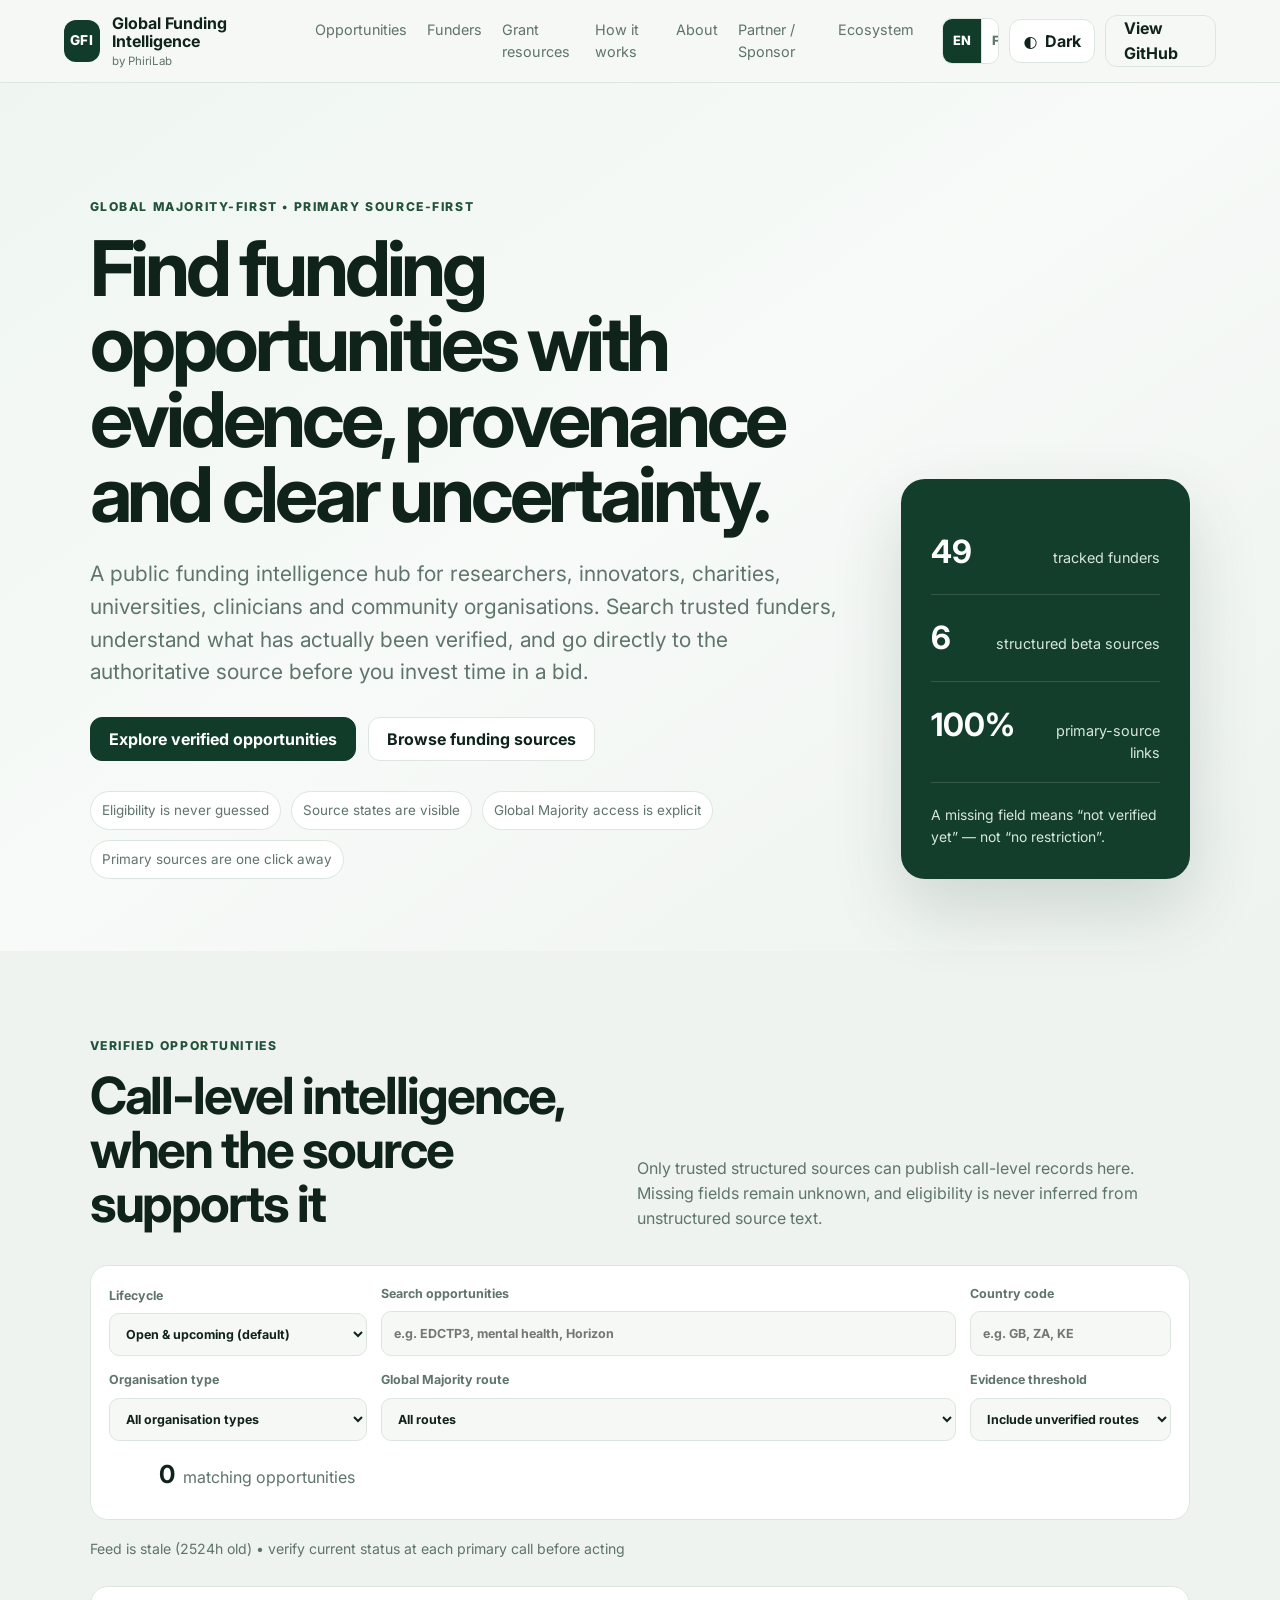
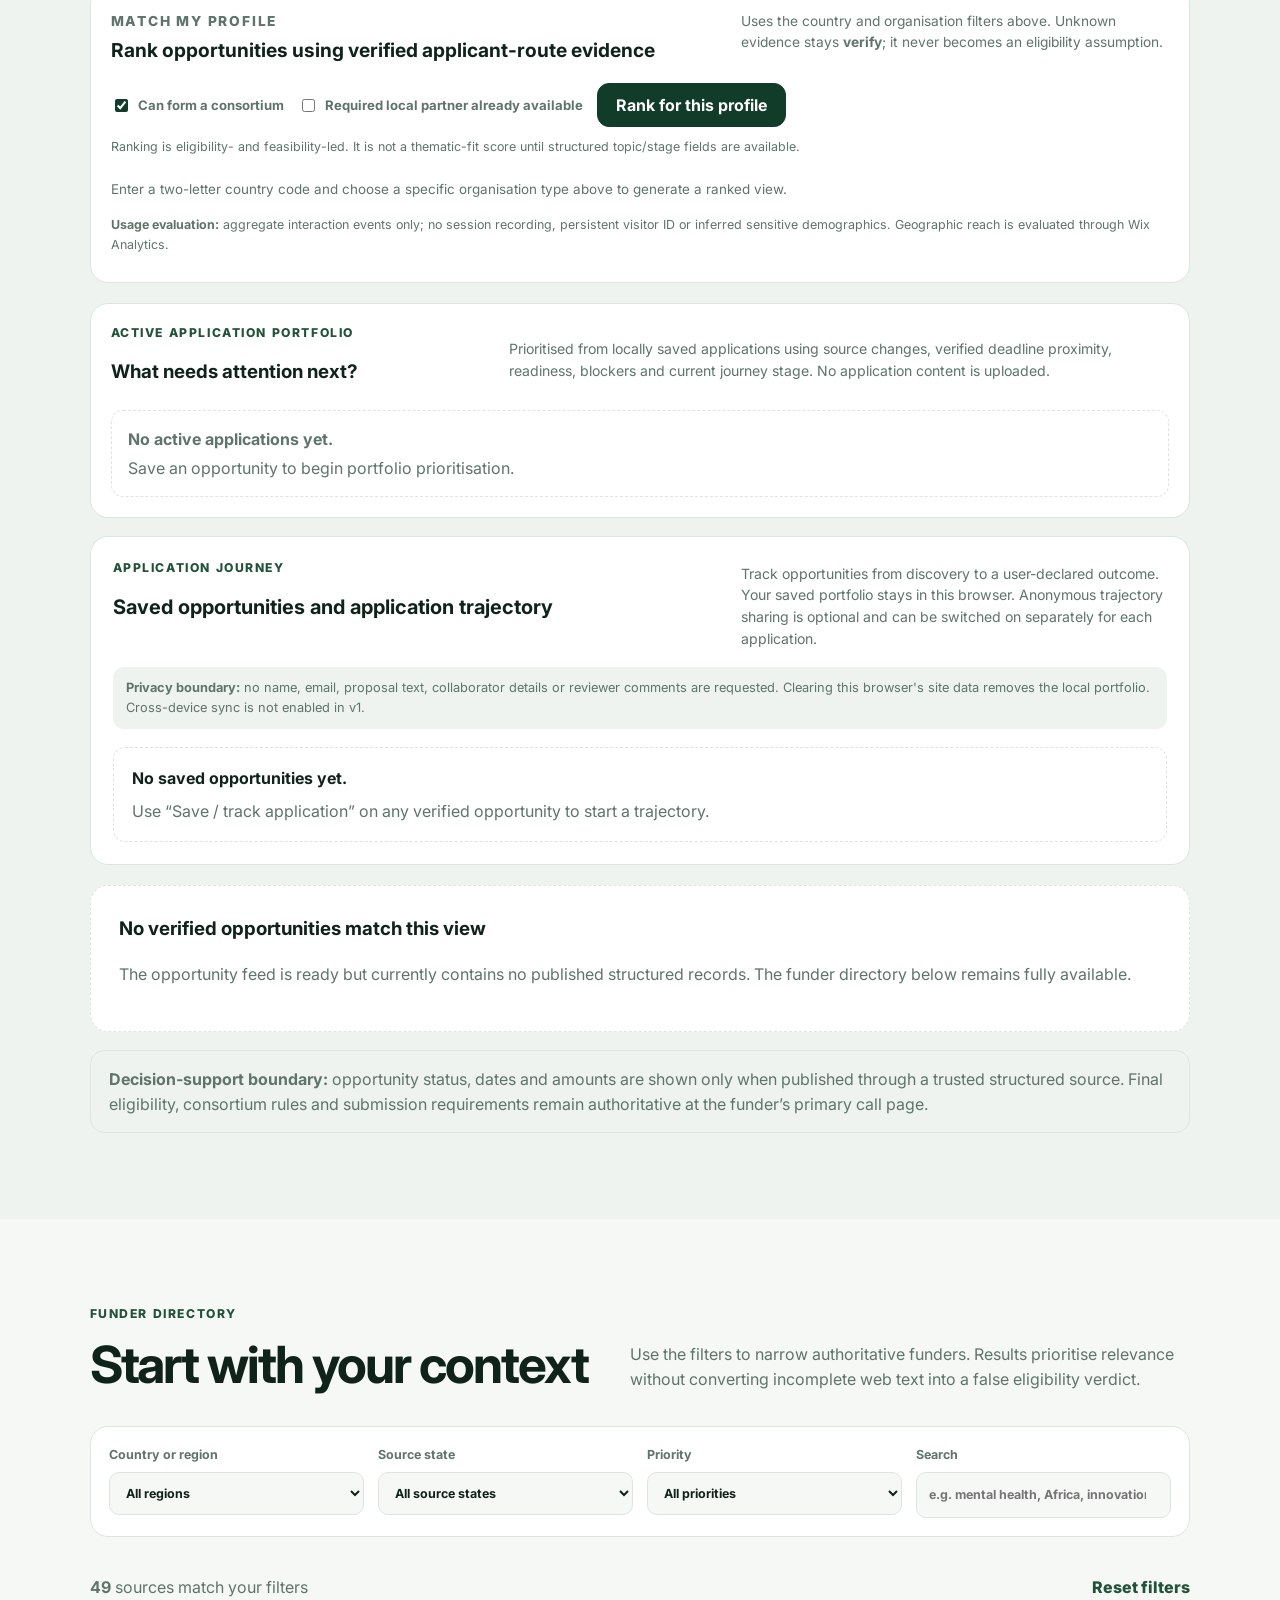
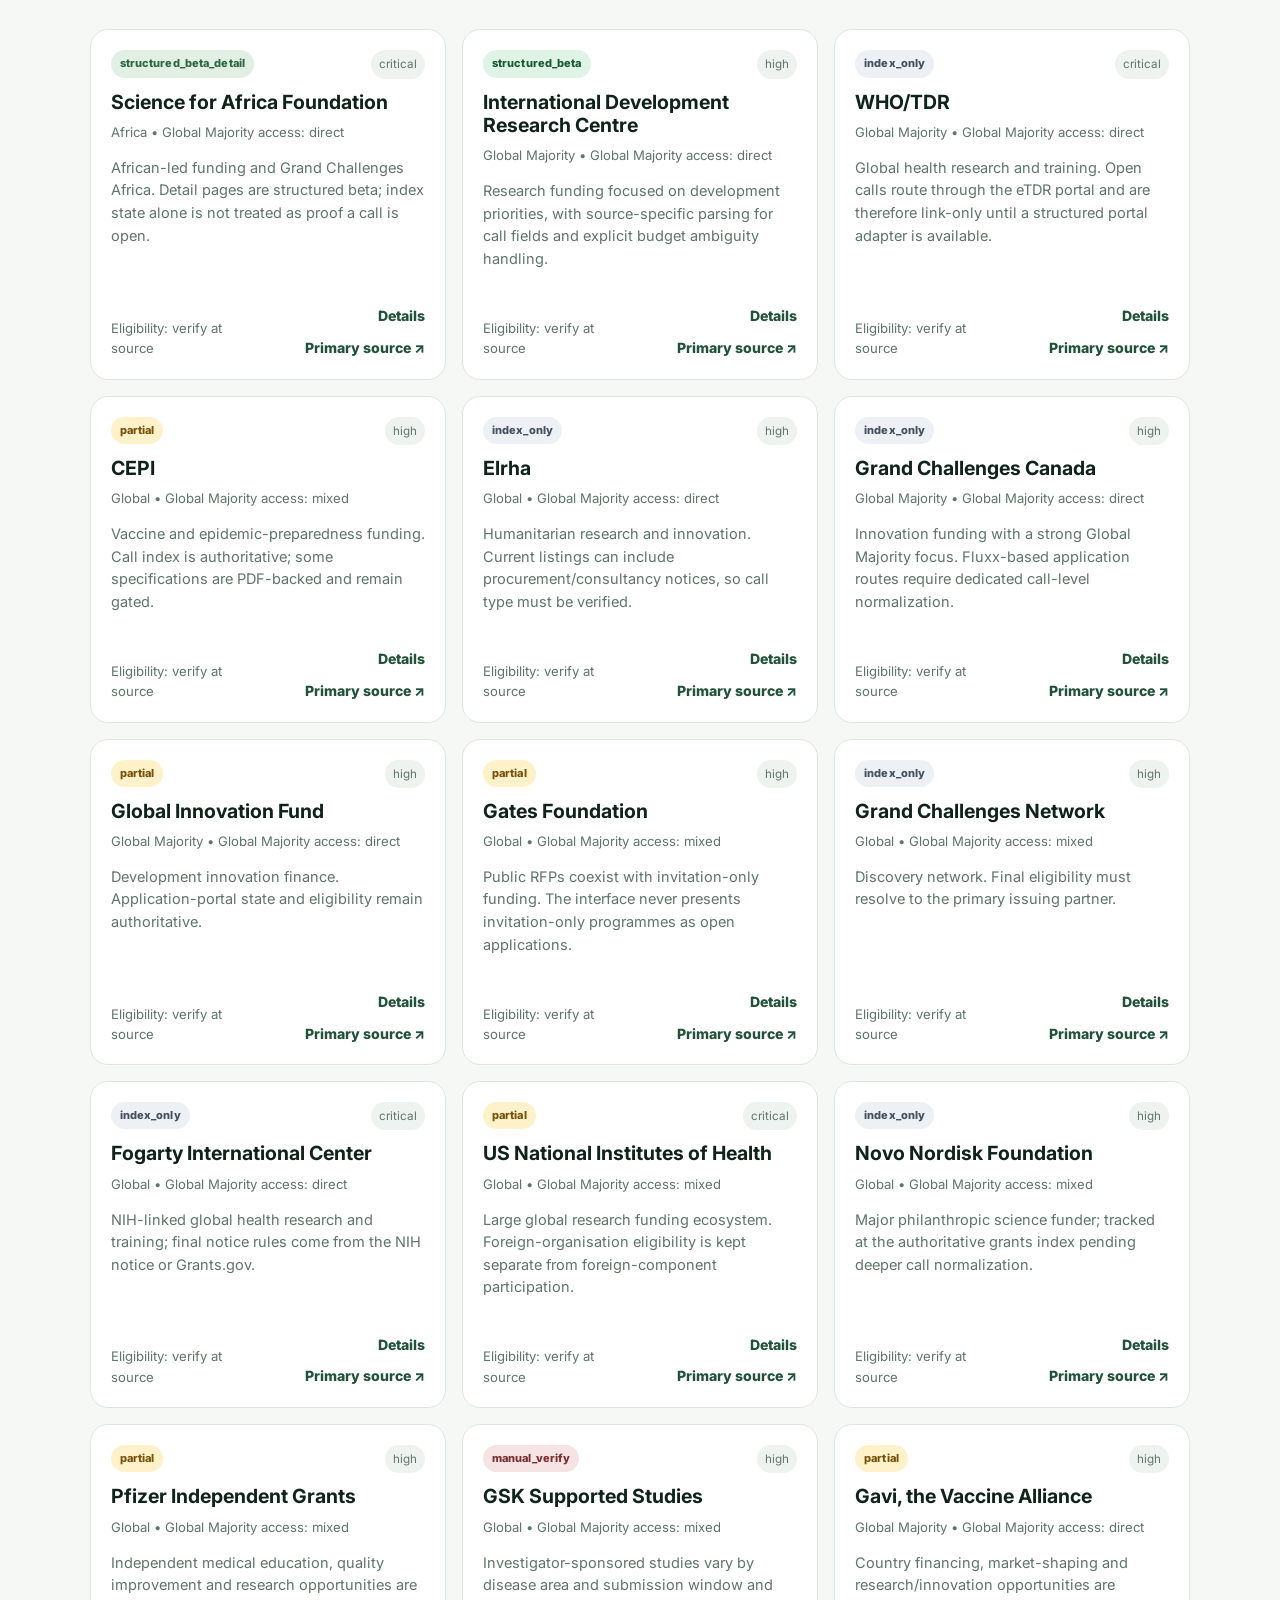
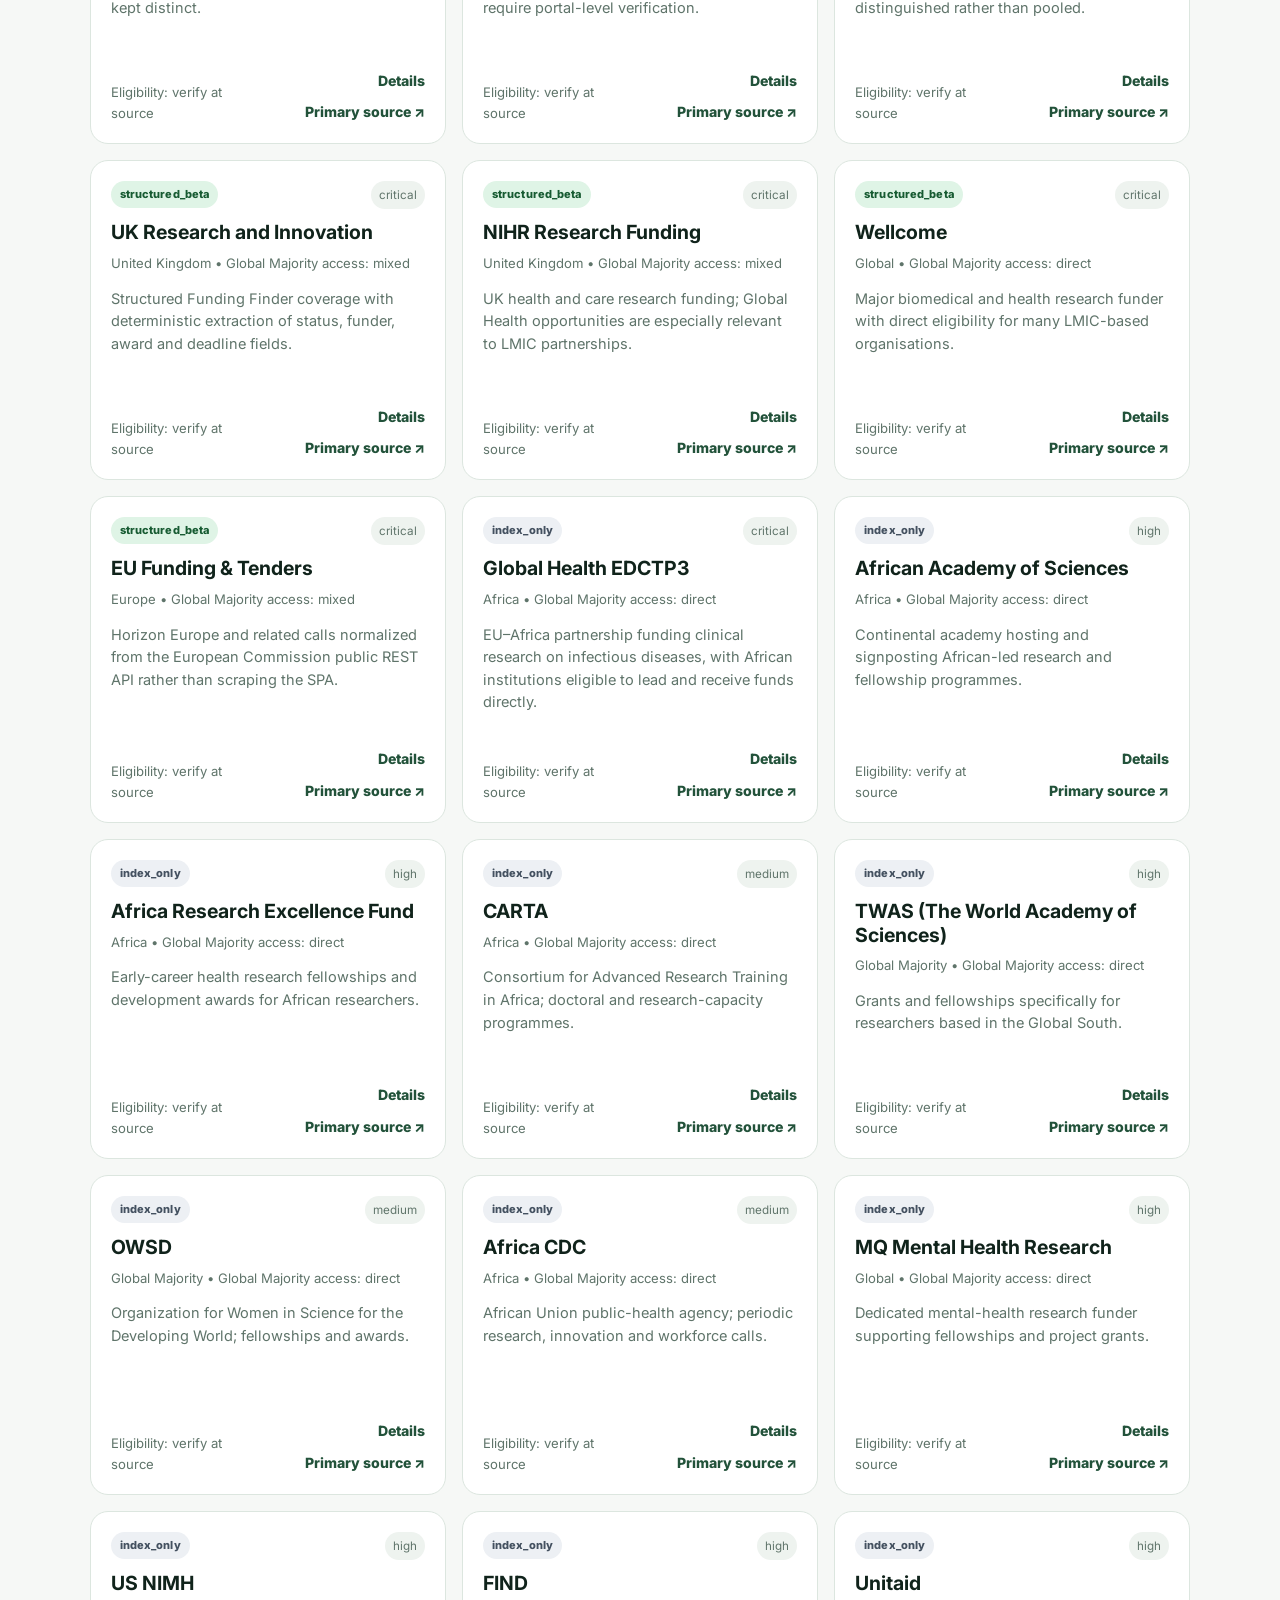
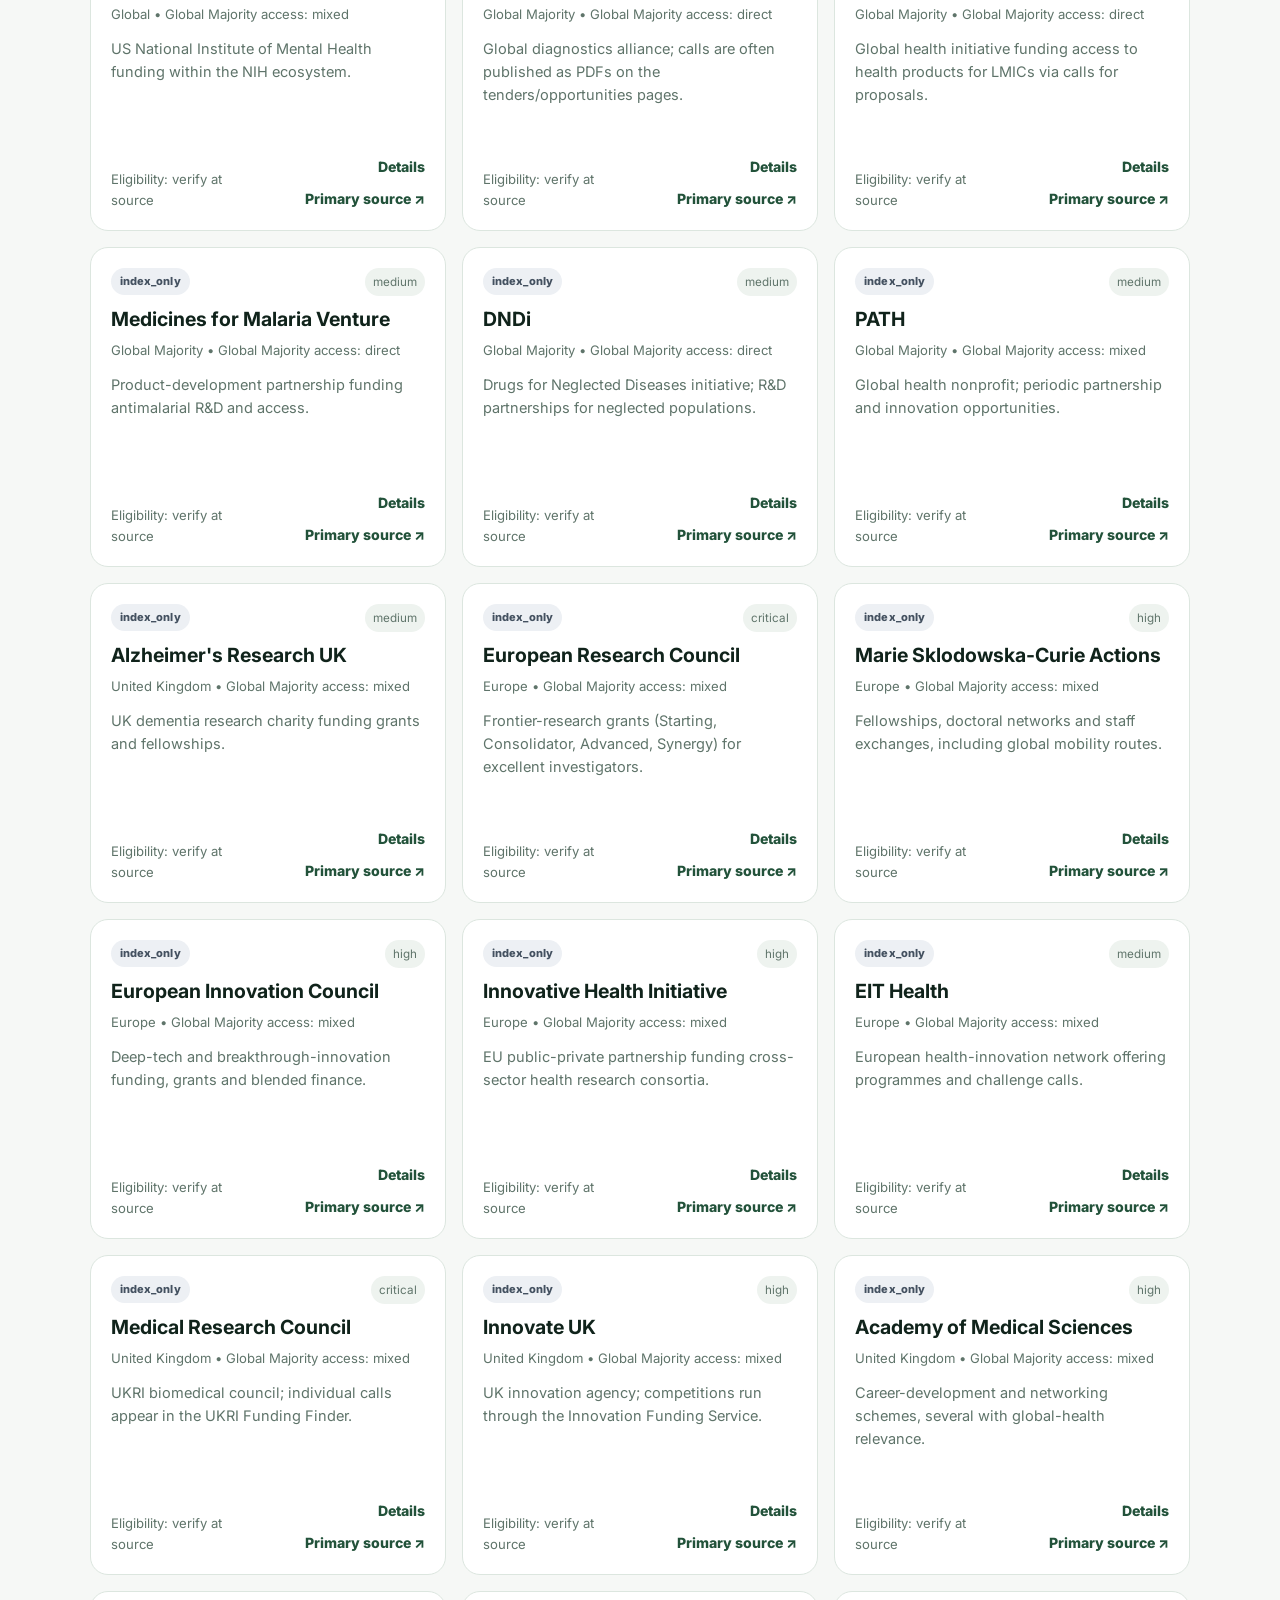
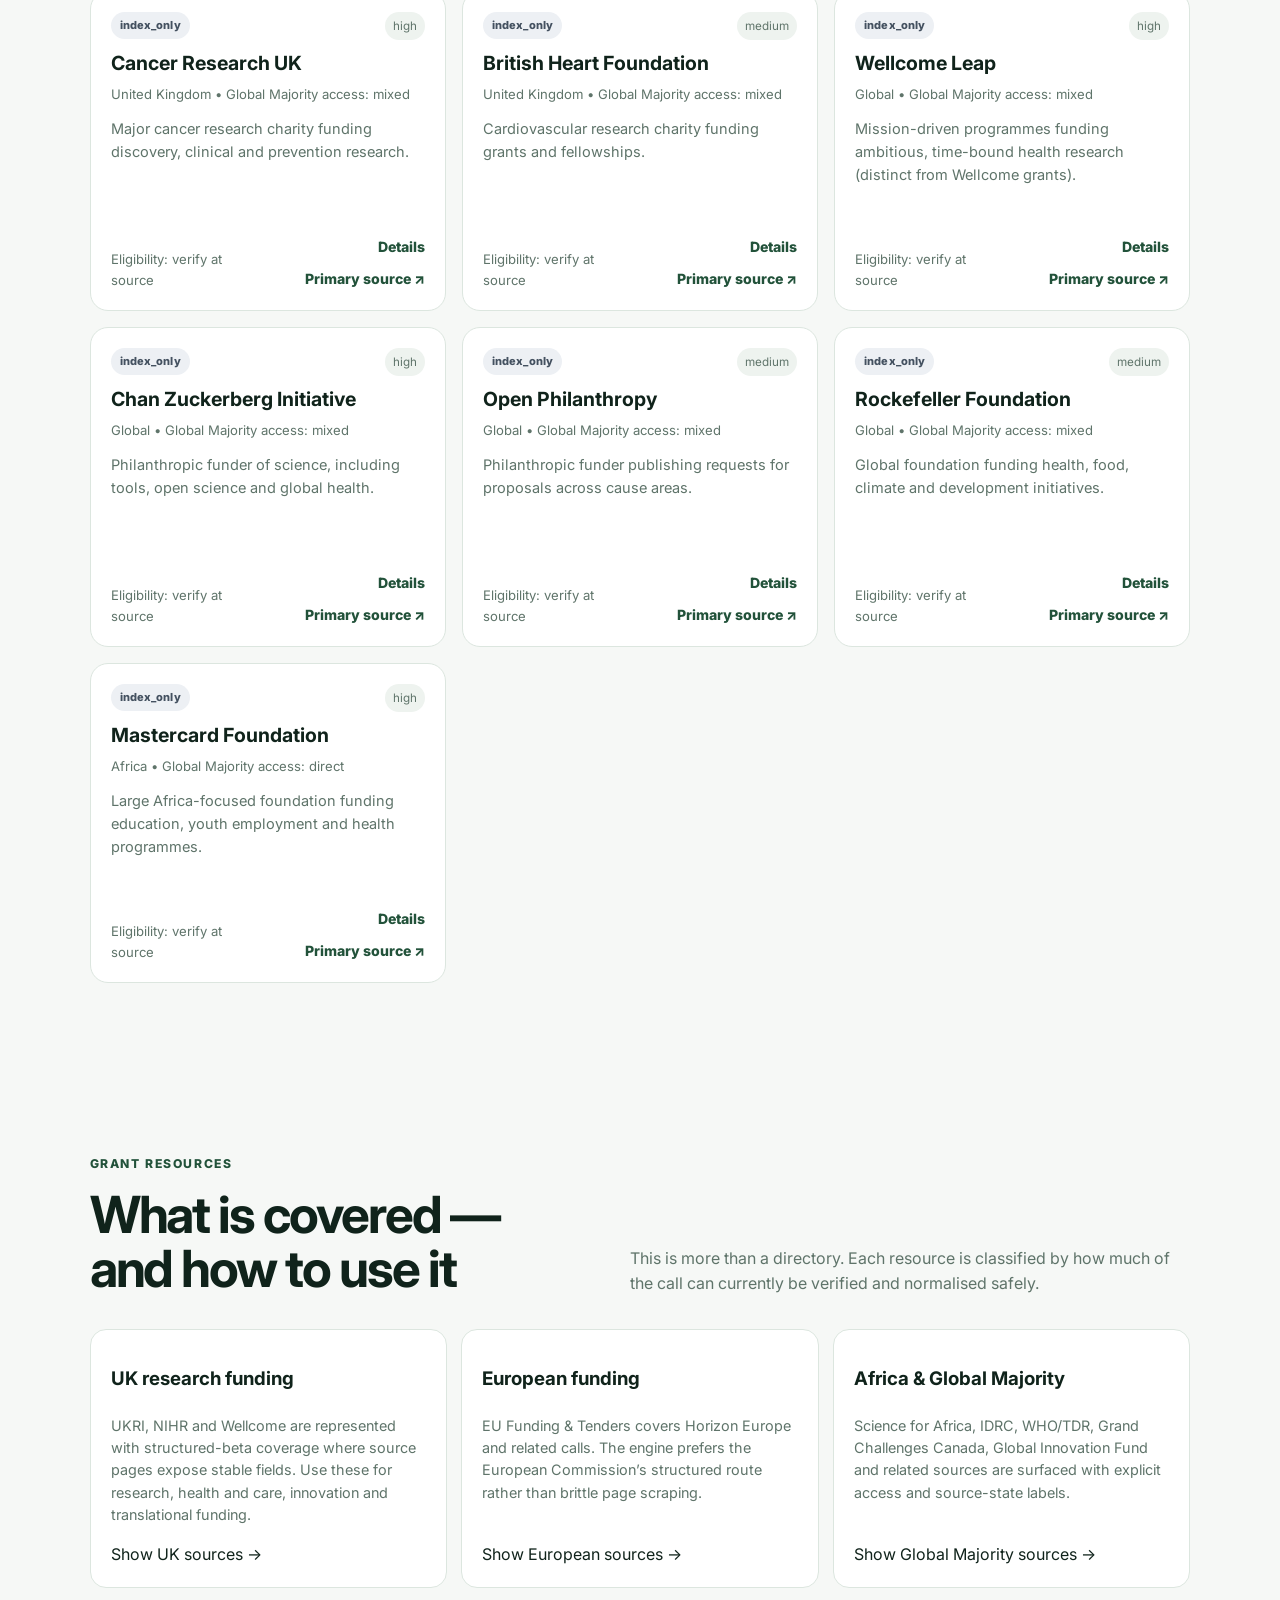
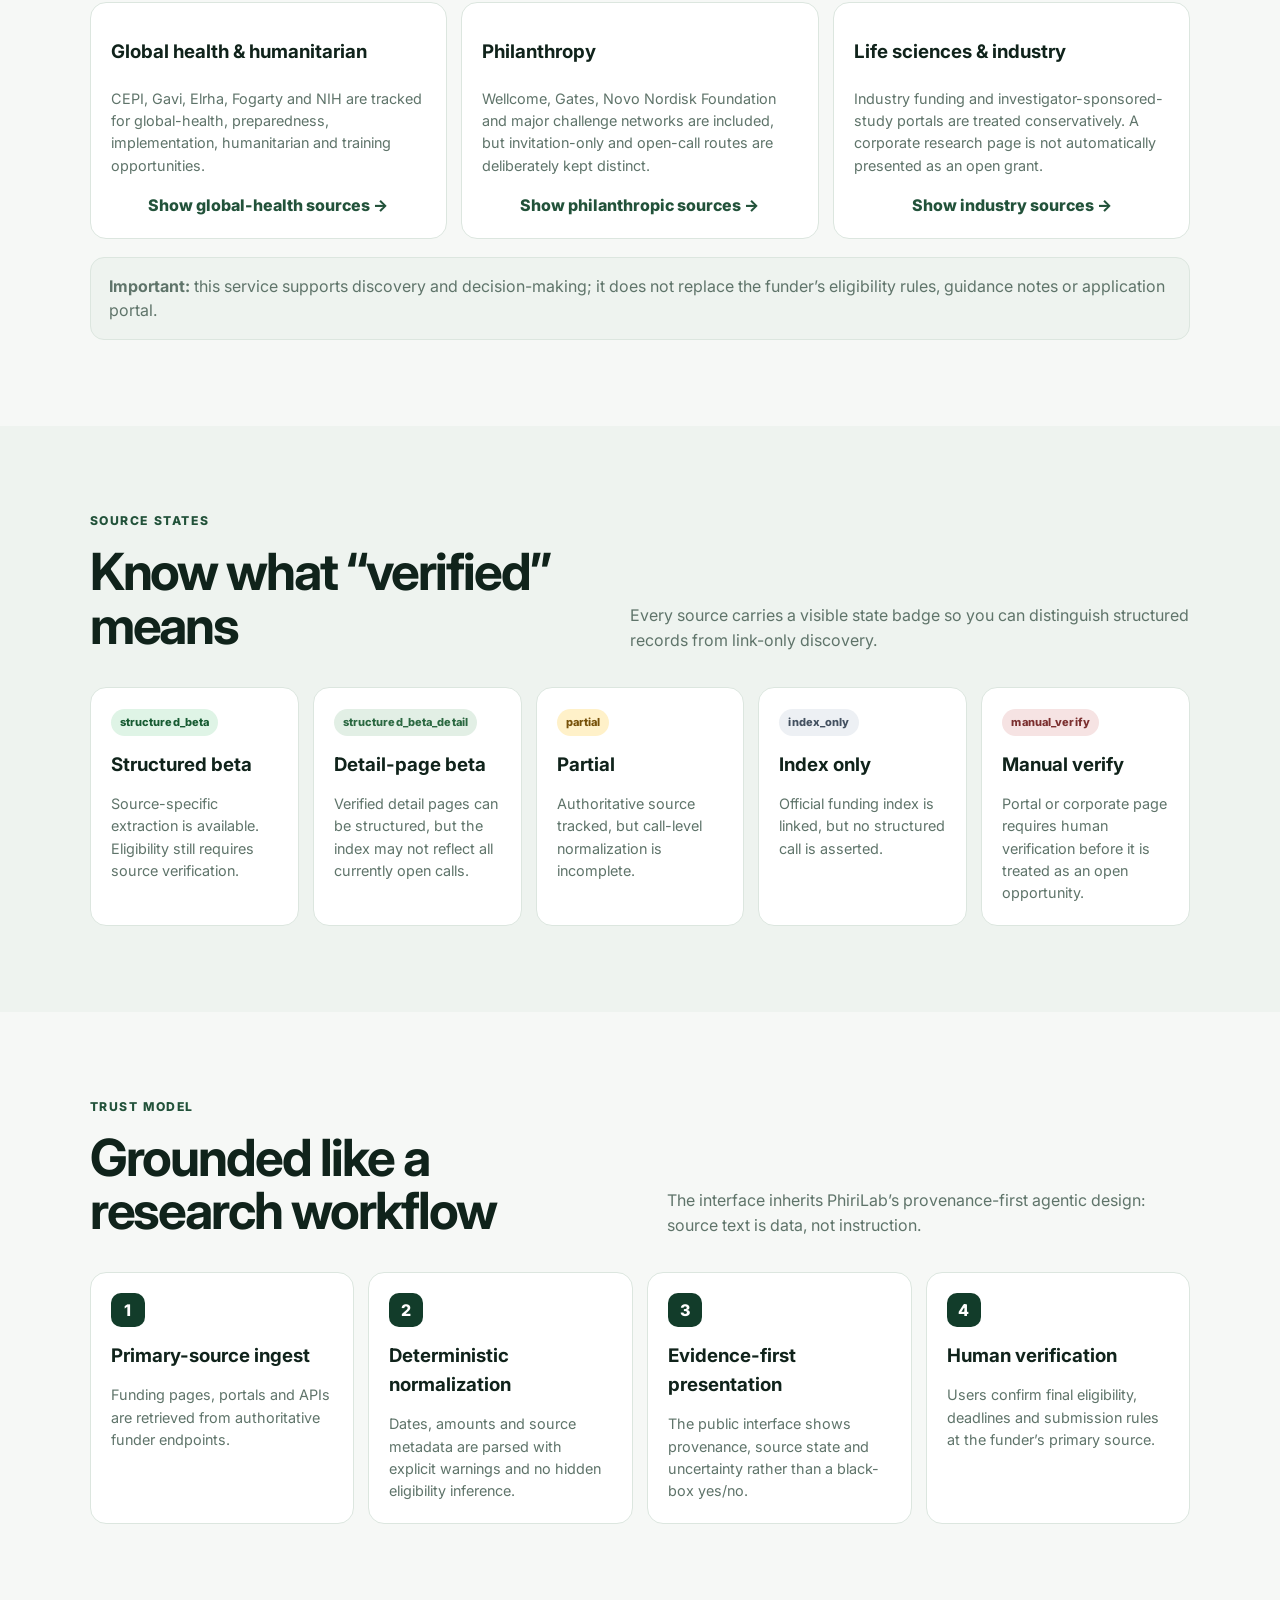
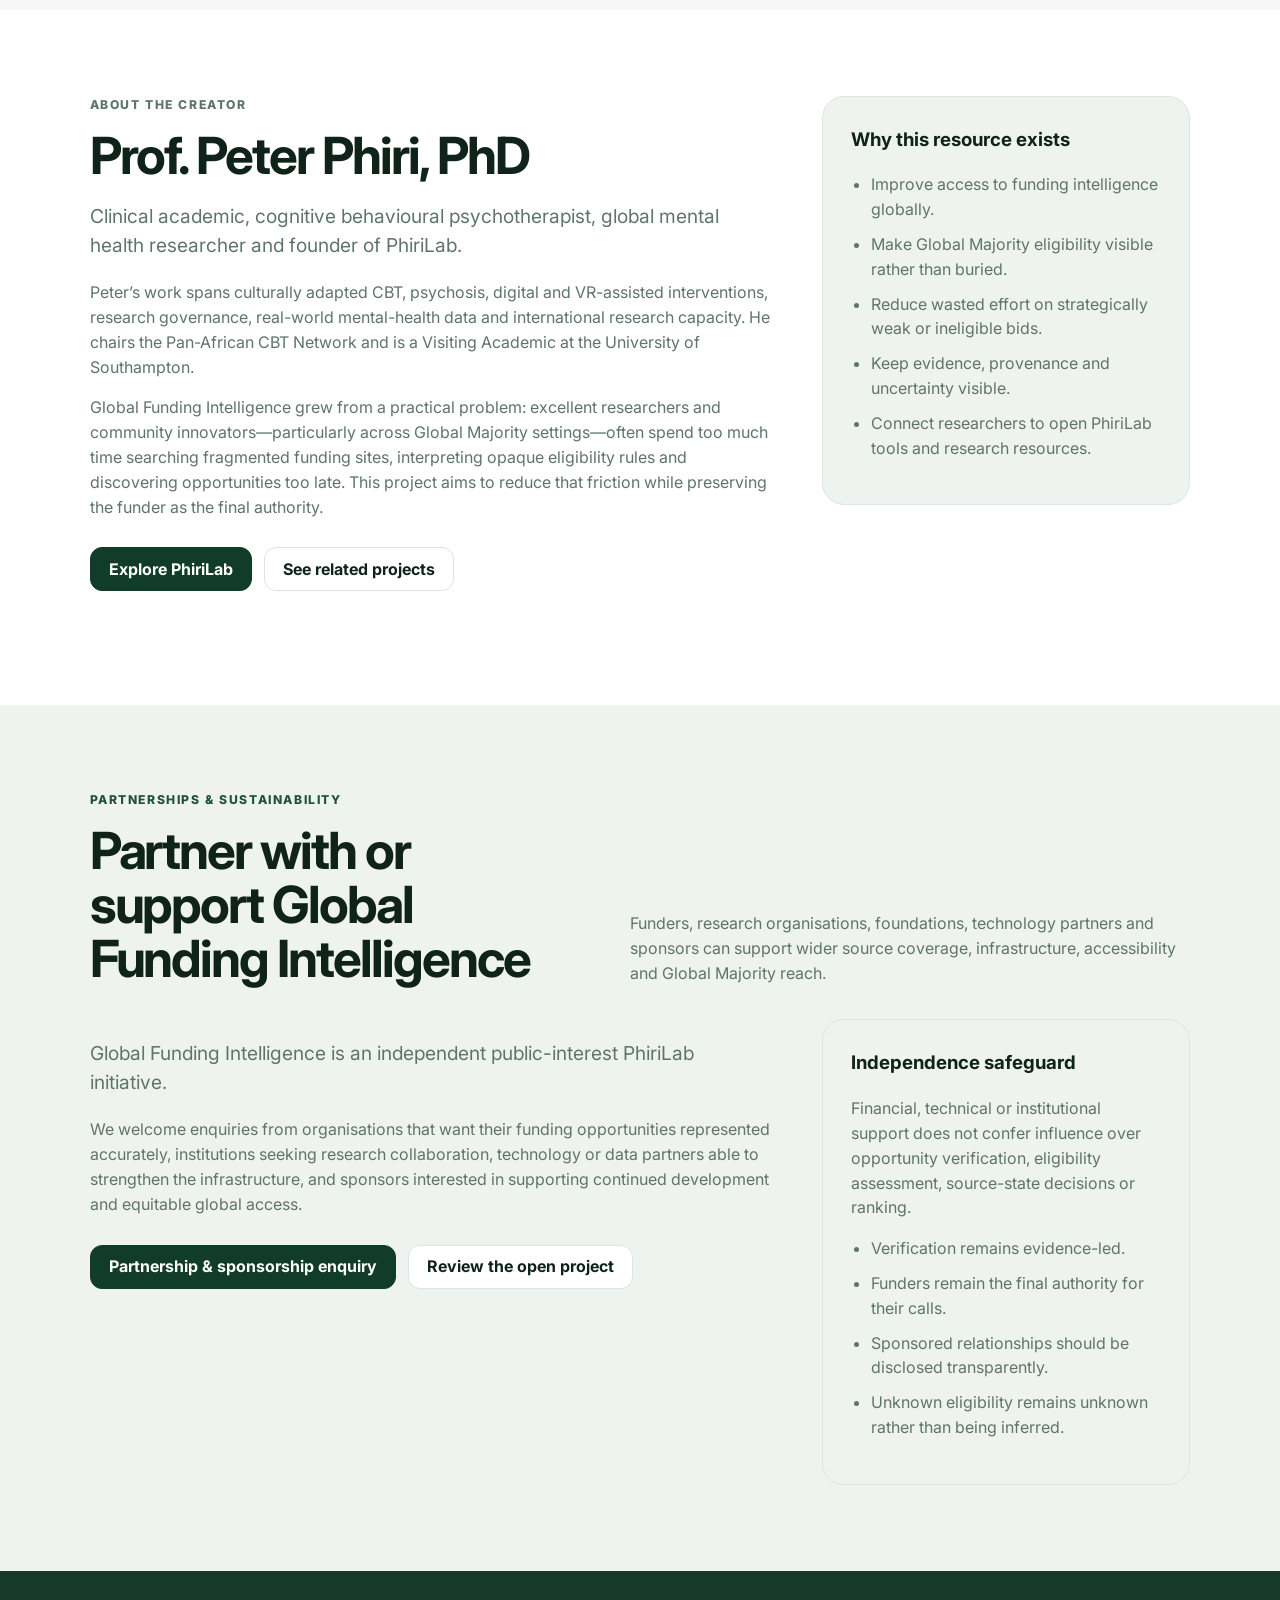
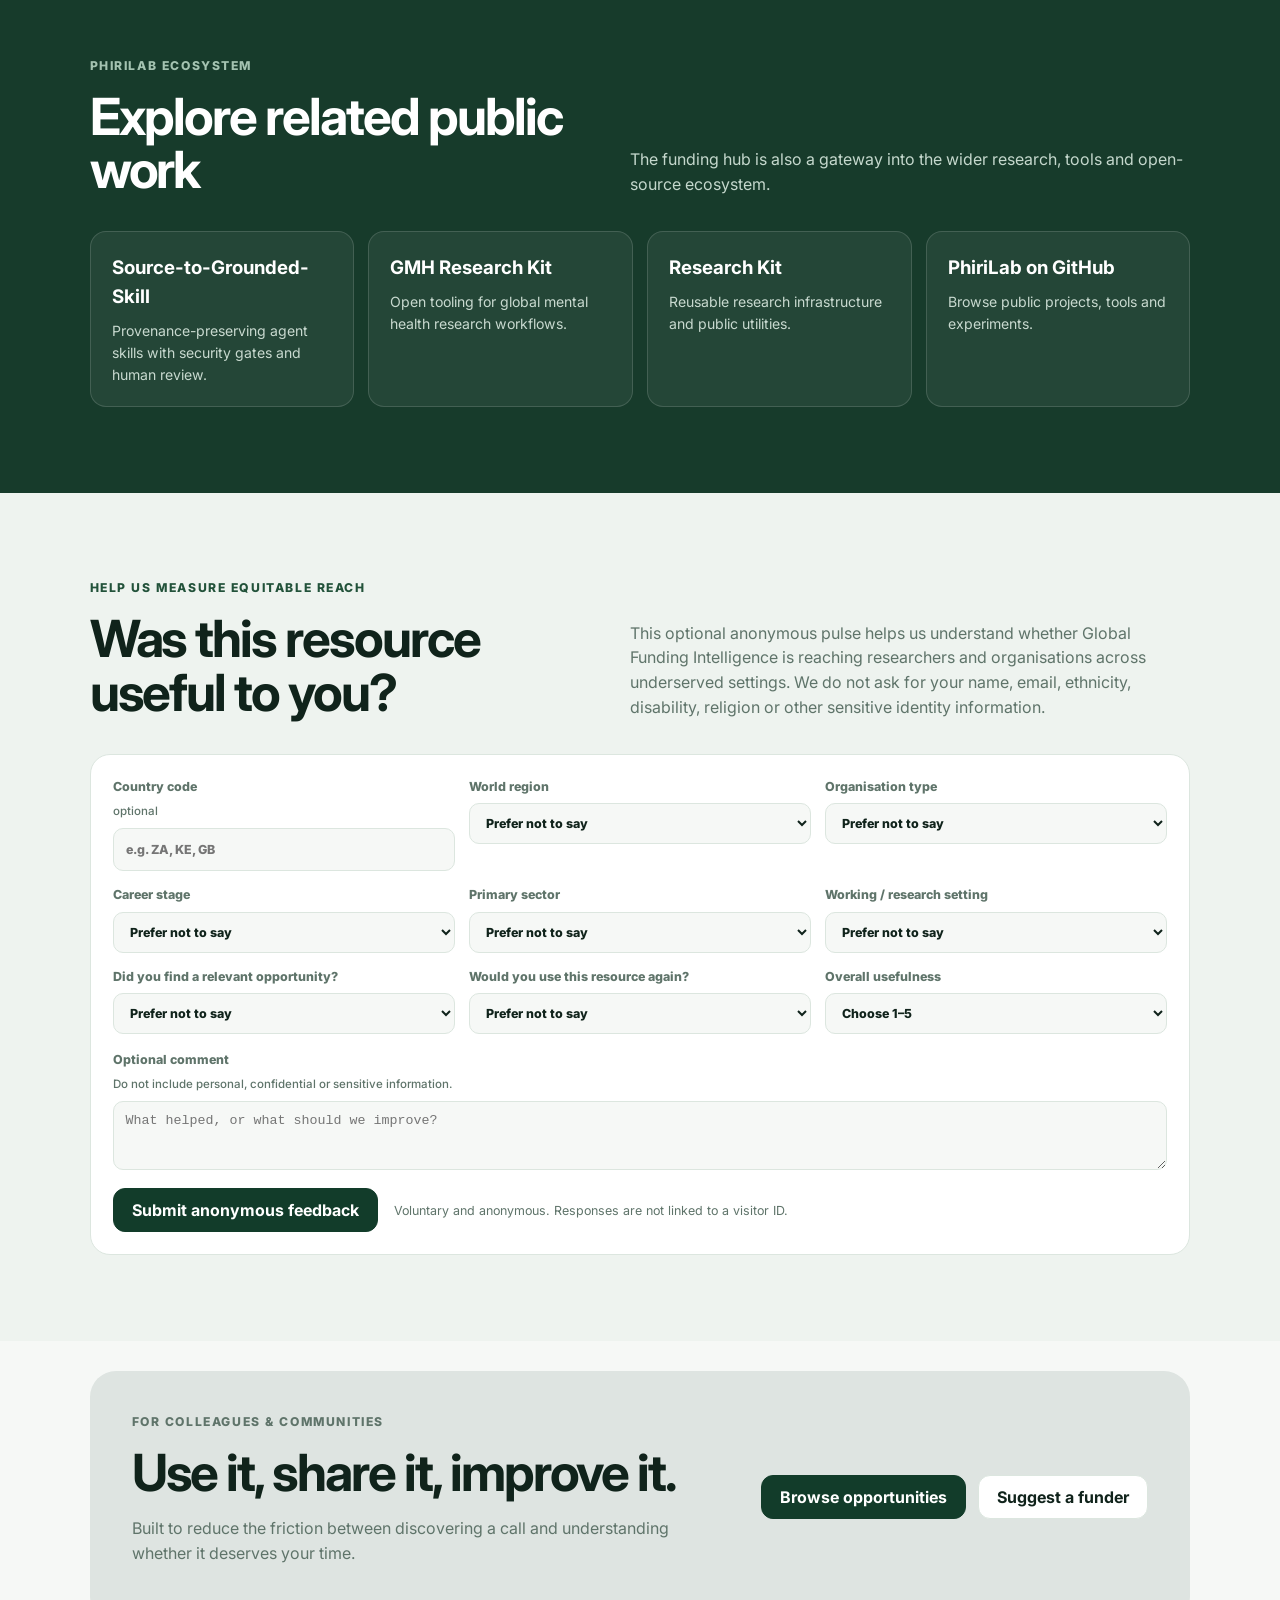
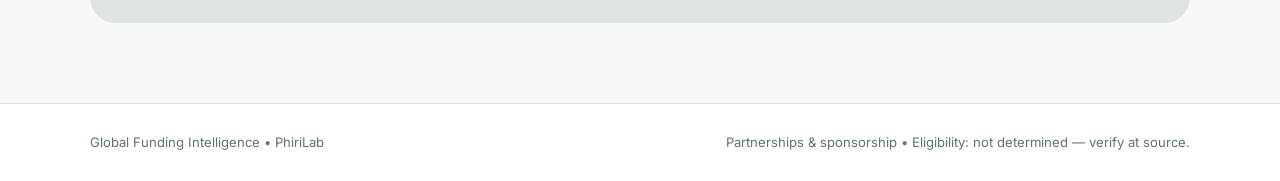
==== commit 428a2de6: "Show open grants by default, not closed ones The opportunity feed is meant to surface grants that ca" ====
--- a/web/index.html
+++ b/web/index.html
@@ -38,181 +38,39 @@
         <p class="eyebrow" data-i18n="hero_eyebrow">GLOBAL MAJORITY-FIRST • PRIMARY SOURCE-FIRST</p>
         <h1 data-i18n="hero_h1">Find funding opportunities with evidence, provenance and clear uncertainty.</h1>
         <p class="lead" data-i18n="hero_lead">A public funding intelligence hub for researchers, innovators, charities, universities, clinicians and community organisations. Search trusted funders, understand what has actually been verified, and go directly to the authoritative source before you invest time in a bid.</p>
-        <div class="hero-actions">
-          <a class="button primary" href="#opportunities" data-i18n="hero_cta1">Explore verified opportunities</a>
-          <a class="button" href="#discover" data-i18n="hero_cta2">Browse funding sources</a>
-        </div>
-        <div class="trust-strip" aria-label="Trust principles">
-          <span data-i18n="trust_1">Eligibility is never guessed</span>
-          <span data-i18n="trust_2">Source states are visible</span>
-          <span data-i18n="trust_3">Global Majority access is explicit</span>
-          <span data-i18n="trust_4">Primary sources are one click away</span>
-        </div>
+        <div class="hero-actions"><a class="button primary" href="#opportunities" data-i18n="hero_cta1">Explore verified opportunities</a><a class="button" href="#discover" data-i18n="hero_cta2">Browse funding sources</a></div>
+        <div class="trust-strip" aria-label="Trust principles"><span data-i18n="trust_1">Eligibility is never guessed</span><span data-i18n="trust_2">Source states are visible</span><span data-i18n="trust_3">Global Majority access is explicit</span><span data-i18n="trust_4">Primary sources are one click away</span></div>
       </div>
-      <aside class="hero-panel" aria-label="Coverage summary">
-        <div class="metric"><strong id="sourceCount">0</strong><span data-i18n="panel_tracked">tracked funders</span></div>
-        <div class="metric"><strong id="structuredCount">0</strong><span data-i18n="panel_structured">structured beta sources</span></div>
-        <div class="metric"><strong>100%</strong><span data-i18n="panel_links">primary-source links</span></div>
-        <p class="panel-note" data-i18n="panel_note">A missing field means “not verified yet” — not “no restriction”.</p>
-      </aside>
+      <aside class="hero-panel" aria-label="Coverage summary"><div class="metric"><strong id="sourceCount">0</strong><span data-i18n="panel_tracked">tracked funders</span></div><div class="metric"><strong id="structuredCount">0</strong><span data-i18n="panel_structured">structured beta sources</span></div><div class="metric"><strong>100%</strong><span data-i18n="panel_links">primary-source links</span></div><p class="panel-note" data-i18n="panel_note">A missing field means “not verified yet” — not “no restriction”.</p></aside>
     </section>
 
     <section id="opportunities" class="section opportunity-section">
-      <div class="section-head">
-        <div><p class="eyebrow" data-i18n="opp_eyebrow">VERIFIED OPPORTUNITIES</p><h2 data-i18n="opp_h2">Call-level intelligence, when the source supports it</h2></div>
-        <p data-i18n="opp_intro">Only trusted structured sources can publish call-level records here. Missing fields remain unknown, and eligibility is never inferred from unstructured source text.</p>
-      </div>
-      <div class="opportunity-toolbar" role="search" aria-label="Opportunity filters">
-        <label>Lifecycle
-          <select id="opportunityLifecycleFilter">
-            <option value="all">All lifecycle states</option>
-            <option value="closing_soon">Closing soon</option>
-            <option value="open">Open</option>
-            <option value="rolling">Rolling</option>
-            <option value="upcoming">Upcoming</option>
-            <option value="unknown">Unknown</option>
-            <option value="closed">Closed</option>
-          </select>
-        </label>
-        <label>Search opportunities
-          <input id="opportunitySearch" type="search" placeholder="e.g. EDCTP3, mental health, Horizon" autocomplete="off" />
-        </label>
-        <div class="opportunity-summary" aria-live="polite"><strong id="opportunityCount">0</strong><span>matching opportunities</span></div>
-      </div>
-      <p id="opportunityFeedStatus" class="feed-status">Loading verified opportunity feed…</p>
-      <div id="opportunityCards" class="opportunity-grid" aria-live="polite" aria-busy="false"></div>
-      <div class="notice"><strong>Decision-support boundary:</strong> opportunity status, dates and amounts are shown only when published through a trusted structured source. Final eligibility, consortium rules and submission requirements remain authoritative at the funder’s primary call page.</div>
+      <div class="section-head"><div><p class="eyebrow" data-i18n="opp_eyebrow">VERIFIED OPPORTUNITIES</p><h2 data-i18n="opp_h2">Call-level intelligence, when the source supports it</h2></div><p data-i18n="opp_intro">Only trusted structured sources can publish call-level records here. Missing fields remain unknown, and eligibility is never inferred from unstructured source text.</p></div>
+      <div class="opportunity-toolbar" role="search" aria-label="Opportunity filters"><label>Lifecycle<select id="opportunityLifecycleFilter"><option value="actionable">Open &amp; upcoming (default)</option><option value="all">All lifecycle states (incl. closed)</option><option value="closing_soon">Closing soon</option><option value="open">Open</option><option value="rolling">Rolling</option><option value="upcoming">Upcoming</option><option value="unknown">Unknown</option><option value="closed">Closed</option></select></label><label>Search opportunities<input id="opportunitySearch" type="search" placeholder="e.g. EDCTP3, mental health, Horizon" autocomplete="off" /></label><div class="opportunity-summary" aria-live="polite"><strong id="opportunityCount">0</strong><span>matching opportunities</span><span id="opportunityHiddenNote" class="hidden-note"></span></div></div>
+      <p id="opportunityFeedStatus" class="feed-status">Loading verified opportunity feed…</p><div id="opportunityCards" class="opportunity-grid" aria-live="polite" aria-busy="false"></div><div class="notice"><strong>Decision-support boundary:</strong> opportunity status, dates and amounts are shown only when published through a trusted structured source. Final eligibility, consortium rules and submission requirements remain authoritative at the funder’s primary call page.</div>
     </section>
 
-    <section id="discover" class="section">
-      <div class="section-head">
-        <div><p class="eyebrow">FUNDER DIRECTORY</p><h2>Start with your context</h2></div>
-        <p>Use the filters to narrow authoritative funders. Results prioritise relevance without converting incomplete web text into a false eligibility verdict.</p>
-      </div>
-      <div class="filter-grid" role="search" aria-label="Funding source filters">
-        <label>Country or region
-          <select id="regionFilter">
-            <option value="all">All regions</option><option value="Africa">Africa</option><option value="global_majority">Global Majority</option><option value="global">Global</option><option value="UK">United Kingdom</option><option value="Europe">Europe</option>
-          </select>
-        </label>
-        <label>Source state
-          <select id="stateFilter">
-            <option value="all">All source states</option><option value="structured_beta">Structured beta</option><option value="structured_beta_detail">Structured beta detail</option><option value="partial">Partial</option><option value="index_only">Index only</option><option value="manual_verify">Manual verify</option>
-          </select>
-        </label>
-        <label>Priority
-          <select id="priorityFilter">
-            <option value="all">All priorities</option><option value="critical">Critical</option><option value="high">High</option><option value="medium">Medium</option>
-          </select>
-        </label>
-        <label>Search
-          <input id="searchInput" type="search" placeholder="e.g. mental health, Africa, innovation, CEPI" autocomplete="off" />
-        </label>
-      </div>
-      <div class="results-toolbar"><p><strong id="resultCount">0</strong> sources match your filters</p><button id="resetFilters" class="text-button" type="button">Reset filters</button></div>
-      <div id="cards" class="card-grid" aria-live="polite"></div>
-    </section>
+    <section id="discover" class="section"><div class="section-head"><div><p class="eyebrow">FUNDER DIRECTORY</p><h2>Start with your context</h2></div><p>Use the filters to narrow authoritative funders. Results prioritise relevance without converting incomplete web text into a false eligibility verdict.</p></div><div class="filter-grid" role="search" aria-label="Funding source filters"><label>Country or region<select id="regionFilter"><option value="all">All regions</option><option value="Africa">Africa</option><option value="global_majority">Global Majority</option><option value="global">Global</option><option value="UK">United Kingdom</option><option value="Europe">Europe</option></select></label><label>Source state<select id="stateFilter"><option value="all">All source states</option><option value="structured_beta">Structured beta</option><option value="structured_beta_detail">Structured beta detail</option><option value="partial">Partial</option><option value="index_only">Index only</option><option value="manual_verify">Manual verify</option></select></label><label>Priority<select id="priorityFilter"><option value="all">All priorities</option><option value="critical">Critical</option><option value="high">High</option><option value="medium">Medium</option></select></label><label>Search<input id="searchInput" type="search" placeholder="e.g. mental health, Africa, innovation, CEPI" autocomplete="off" /></label></div><div class="results-toolbar"><p><strong id="resultCount">0</strong> sources match your filters</p><button id="resetFilters" class="text-button" type="button">Reset filters</button></div><div id="cards" class="card-grid" aria-live="polite"></div></section>
 
-    <section id="resources" class="section resource-guide">
-      <div class="section-head">
-        <div><p class="eyebrow">GRANT RESOURCES</p><h2>What is covered — and how to use it</h2></div>
-        <p>This is more than a directory. Each resource is classified by how much of the call can currently be verified and normalised safely.</p>
-      </div>
-      <div class="resource-grid">
-        <article><h3>UK research funding</h3><p>UKRI, NIHR and Wellcome are represented with structured-beta coverage where source pages expose stable fields. Use these for research, health and care, innovation and translational funding.</p><a href="#discover" data-filter-region="UK">Show UK sources →</a></article>
-        <article><h3>European funding</h3><p>EU Funding & Tenders covers Horizon Europe and related calls. The engine prefers the European Commission’s structured route rather than brittle page scraping.</p><a href="#discover" data-filter-region="Europe">Show European sources →</a></article>
-        <article><h3>Africa & Global Majority</h3><p>Science for Africa, IDRC, WHO/TDR, Grand Challenges Canada, Global Innovation Fund and related sources are surfaced with explicit access and source-state labels.</p><a href="#discover" data-filter-region="global_majority">Show Global Majority sources →</a></article>
-        <article><h3>Global health & humanitarian</h3><p>CEPI, Gavi, Elrha, Fogarty and NIH are tracked for global-health, preparedness, implementation, humanitarian and training opportunities.</p><button class="inline-action" type="button" data-search="global health">Show global-health sources →</button></article>
-        <article><h3>Philanthropy</h3><p>Wellcome, Gates, Novo Nordisk Foundation and major challenge networks are included, but invitation-only and open-call routes are deliberately kept distinct.</p><button class="inline-action" type="button" data-search="foundation">Show philanthropic sources →</button></article>
-        <article><h3>Life sciences & industry</h3><p>Industry funding and investigator-sponsored-study portals are treated conservatively. A corporate research page is not automatically presented as an open grant.</p><button class="inline-action" type="button" data-search="supported studies">Show industry sources →</button></article>
-      </div>
-      <div class="notice"><strong>Important:</strong> this service supports discovery and decision-making; it does not replace the funder’s eligibility rules, guidance notes or application portal.</div>
-    </section>
+    <section id="resources" class="section resource-guide"><div class="section-head"><div><p class="eyebrow">GRANT RESOURCES</p><h2>What is covered — and how to use it</h2></div><p>This is more than a directory. Each resource is classified by how much of the call can currently be verified and normalised safely.</p></div><div class="resource-grid"><article><h3>UK research funding</h3><p>UKRI, NIHR and Wellcome are represented with structured-beta coverage where source pages expose stable fields. Use these for research, health and care, innovation and translational funding.</p><a href="#discover" data-filter-region="UK">Show UK sources →</a></article><article><h3>European funding</h3><p>EU Funding & Tenders covers Horizon Europe and related calls. The engine prefers the European Commission’s structured route rather than brittle page scraping.</p><a href="#discover" data-filter-region="Europe">Show European sources →</a></article><article><h3>Africa & Global Majority</h3><p>Science for Africa, IDRC, WHO/TDR, Grand Challenges Canada, Global Innovation Fund and related sources are surfaced with explicit access and source-state labels.</p><a href="#discover" data-filter-region="global_majority">Show Global Majority sources →</a></article><article><h3>Global health & humanitarian</h3><p>CEPI, Gavi, Elrha, Fogarty and NIH are tracked for global-health, preparedness, implementation, humanitarian and training opportunities.</p><button class="inline-action" type="button" data-search="global health">Show global-health sources →</button></article><article><h3>Philanthropy</h3><p>Wellcome, Gates, Novo Nordisk Foundation and major challenge networks are included, but invitation-only and open-call routes are deliberately kept distinct.</p><button class="inline-action" type="button" data-search="foundation">Show philanthropic sources →</button></article><article><h3>Life sciences & industry</h3><p>Industry funding and investigator-sponsored-study portals are treated conservatively. A corporate research page is not automatically presented as an open grant.</p><button class="inline-action" type="button" data-search="supported studies">Show industry sources →</button></article></div><div class="notice"><strong>Important:</strong> this service supports discovery and decision-making; it does not replace the funder’s eligibility rules, guidance notes or application portal.</div></section>
 
-    <section id="sources" class="section muted">
-      <div class="section-head"><div><p class="eyebrow">SOURCE STATES</p><h2>Know what “verified” means</h2></div><p>Every source carries a visible state badge so you can distinguish structured records from link-only discovery.</p></div>
-      <div class="state-grid">
-        <article><span class="badge structured_beta">structured_beta</span><h3>Structured beta</h3><p>Source-specific extraction is available. Eligibility still requires source verification.</p></article>
-        <article><span class="badge structured_beta_detail">structured_beta_detail</span><h3>Detail-page beta</h3><p>Verified detail pages can be structured, but the index may not reflect all currently open calls.</p></article>
-        <article><span class="badge partial">partial</span><h3>Partial</h3><p>Authoritative source tracked, but call-level normalization is incomplete.</p></article>
-        <article><span class="badge index_only">index_only</span><h3>Index only</h3><p>Official funding index is linked, but no structured call is asserted.</p></article>
-        <article><span class="badge manual_verify">manual_verify</span><h3>Manual verify</h3><p>Portal or corporate page requires human verification before it is treated as an open opportunity.</p></article>
-      </div>
-    </section>
+    <section id="sources" class="section muted"><div class="section-head"><div><p class="eyebrow">SOURCE STATES</p><h2>Know what “verified” means</h2></div><p>Every source carries a visible state badge so you can distinguish structured records from link-only discovery.</p></div><div class="state-grid"><article><span class="badge structured_beta">structured_beta</span><h3>Structured beta</h3><p>Source-specific extraction is available. Eligibility still requires source verification.</p></article><article><span class="badge structured_beta_detail">structured_beta_detail</span><h3>Detail-page beta</h3><p>Verified detail pages can be structured, but the index may not reflect all currently open calls.</p></article><article><span class="badge partial">partial</span><h3>Partial</h3><p>Authoritative source tracked, but call-level normalization is incomplete.</p></article><article><span class="badge index_only">index_only</span><h3>Index only</h3><p>Official funding index is linked, but no structured call is asserted.</p></article><article><span class="badge manual_verify">manual_verify</span><h3>Manual verify</h3><p>Portal or corporate page requires human verification before it is treated as an open opportunity.</p></article></div></section>
 
-    <section id="how" class="section">
-      <div class="section-head"><div><p class="eyebrow">TRUST MODEL</p><h2>Grounded like a research workflow</h2></div><p>The interface inherits PhiriLab’s provenance-first agentic design: source text is data, not instruction.</p></div>
-      <div class="steps">
-        <article><span>1</span><h3>Primary-source ingest</h3><p>Funding pages, portals and APIs are retrieved from authoritative funder endpoints.</p></article>
-        <article><span>2</span><h3>Deterministic normalization</h3><p>Dates, amounts and source metadata are parsed with explicit warnings and no hidden eligibility inference.</p></article>
-        <article><span>3</span><h3>Evidence-first presentation</h3><p>The public interface shows provenance, source state and uncertainty rather than a black-box yes/no.</p></article>
-        <article><span>4</span><h3>Human verification</h3><p>Users confirm final eligibility, deadlines and submission rules at the funder’s primary source.</p></article>
-      </div>
-    </section>
+    <section id="how" class="section"><div class="section-head"><div><p class="eyebrow">TRUST MODEL</p><h2>Grounded like a research workflow</h2></div><p>The interface inherits PhiriLab’s provenance-first agentic design: source text is data, not instruction.</p></div><div class="steps"><article><span>1</span><h3>Primary-source ingest</h3><p>Funding pages, portals and APIs are retrieved from authoritative funder endpoints.</p></article><article><span>2</span><h3>Deterministic normalization</h3><p>Dates, amounts and source metadata are parsed with explicit warnings and no hidden eligibility inference.</p></article><article><span>3</span><h3>Evidence-first presentation</h3><p>The public interface shows provenance, source state and uncertainty rather than a black-box yes/no.</p></article><article><span>4</span><h3>Human verification</h3><p>Users confirm final eligibility, deadlines and submission rules at the funder’s primary source.</p></article></div></section>
 
-    <section id="about" class="section about-section">
-      <div class="about-layout">
-        <div>
-          <p class="eyebrow">ABOUT THE CREATOR</p>
-          <h2>Prof. Peter Phiri, PhD</h2>
-          <p class="about-lead">Clinical academic, cognitive behavioural psychotherapist, global mental health researcher and founder of PhiriLab.</p>
-          <p>Peter’s work spans culturally adapted CBT, psychosis, digital and VR-assisted interventions, research governance, real-world mental-health data and international research capacity. He chairs the Pan-African CBT Network and is a Visiting Academic at the University of Southampton.</p>
-          <p>Global Funding Intelligence grew from a practical problem: excellent researchers and community innovators—particularly across Global Majority settings—often spend too much time searching fragmented funding sites, interpreting opaque eligibility rules and discovering opportunities too late. This project aims to reduce that friction while preserving the funder as the final authority.</p>
-          <div class="hero-actions"><a class="button primary" href="https://github.com/PhiriLab" target="_blank" rel="noreferrer">Explore PhiriLab</a><a class="button" href="#ecosystem">See related projects</a></div>
-        </div>
-        <aside class="about-card">
-          <h3>Why this resource exists</h3>
-          <ul><li>Improve access to funding intelligence globally.</li><li>Make Global Majority eligibility visible rather than buried.</li><li>Reduce wasted effort on strategically weak or ineligible bids.</li><li>Keep evidence, provenance and uncertainty visible.</li><li>Connect researchers to open PhiriLab tools and research resources.</li></ul>
-        </aside>
-      </div>
-    </section>
+    <section id="about" class="section about-section"><div class="about-layout"><div><p class="eyebrow">ABOUT THE CREATOR</p><h2>Prof. Peter Phiri, PhD</h2><p class="about-lead">Clinical academic, cognitive behavioural psychotherapist, global mental health researcher and founder of PhiriLab.</p><p>Peter’s work spans culturally adapted CBT, psychosis, digital and VR-assisted interventions, research governance, real-world mental-health data and international research capacity. He chairs the Pan-African CBT Network and is a Visiting Academic at the University of Southampton.</p><p>Global Funding Intelligence grew from a practical problem: excellent researchers and community innovators—particularly across Global Majority settings—often spend too much time searching fragmented funding sites, interpreting opaque eligibility rules and discovering opportunities too late. This project aims to reduce that friction while preserving the funder as the final authority.</p><div class="hero-actions"><a class="button primary" href="https://github.com/PhiriLab" target="_blank" rel="noreferrer">Explore PhiriLab</a><a class="button" href="#ecosystem">See related projects</a></div></div><aside class="about-card"><h3>Why this resource exists</h3><ul><li>Improve access to funding intelligence globally.</li><li>Make Global Majority eligibility visible rather than buried.</li><li>Reduce wasted effort on strategically weak or ineligible bids.</li><li>Keep evidence, provenance and uncertainty visible.</li><li>Connect researchers to open PhiriLab tools and research resources.</li></ul></aside></div></section>
 
-    <section id="partnerships" class="section muted">
-      <div class="section-head">
-        <div><p class="eyebrow">PARTNERSHIPS & SUSTAINABILITY</p><h2>Partner with or support Global Funding Intelligence</h2></div>
-        <p>Funders, research organisations, foundations, technology partners and sponsors can support wider source coverage, infrastructure, accessibility and Global Majority reach.</p>
-      </div>
-      <div class="about-layout">
-        <div>
-          <p class="about-lead">Global Funding Intelligence is an independent public-interest PhiriLab initiative.</p>
-          <p>We welcome enquiries from organisations that want their funding opportunities represented accurately, institutions seeking research collaboration, technology or data partners able to strengthen the infrastructure, and sponsors interested in supporting continued development and equitable global access.</p>
-          <div class="hero-actions">
-            <a class="button primary" href="https://github.com/PhiriLab/global-funding-intelligence/issues/new?template=partnership-sponsorship.yml" target="_blank" rel="noreferrer">Partnership & sponsorship enquiry</a>
-            <a class="button" href="https://github.com/PhiriLab/global-funding-intelligence" target="_blank" rel="noreferrer">Review the open project</a>
-          </div>
-        </div>
-        <aside class="about-card">
-          <h3>Independence safeguard</h3>
-          <p>Financial, technical or institutional support does not confer influence over opportunity verification, eligibility assessment, source-state decisions or ranking.</p>
-          <ul><li>Verification remains evidence-led.</li><li>Funders remain the final authority for their calls.</li><li>Sponsored relationships should be disclosed transparently.</li><li>Unknown eligibility remains unknown rather than being inferred.</li></ul>
-        </aside>
-      </div>
-    </section>
+    <section id="partnerships" class="section muted"><div class="section-head"><div><p class="eyebrow">PARTNERSHIPS & SUSTAINABILITY</p><h2>Partner with or support Global Funding Intelligence</h2></div><p>Funders, research organisations, foundations, technology partners and sponsors can support wider source coverage, infrastructure, accessibility and Global Majority reach.</p></div><div class="about-layout"><div><p class="about-lead">Global Funding Intelligence is an independent public-interest PhiriLab initiative.</p><p>We welcome enquiries from organisations that want their funding opportunities represented accurately, institutions seeking research collaboration, technology or data partners able to strengthen the infrastructure, and sponsors interested in supporting continued development and equitable global access.</p><div class="hero-actions"><a class="button primary" href="https://github.com/PhiriLab/global-funding-intelligence/issues/new?template=partnership-sponsorship.yml" target="_blank" rel="noreferrer">Partnership & sponsorship enquiry</a><a class="button" href="https://github.com/PhiriLab/global-funding-intelligence" target="_blank" rel="noreferrer">Review the open project</a></div></div><aside class="about-card"><h3>Independence safeguard</h3><p>Financial, technical or institutional support does not confer influence over opportunity verification, eligibility assessment, source-state decisions or ranking.</p><ul><li>Verification remains evidence-led.</li><li>Funders remain the final authority for their calls.</li><li>Sponsored relationships should be disclosed transparently.</li><li>Unknown eligibility remains unknown rather than being inferred.</li></ul></aside></div></section>
 
-    <section id="ecosystem" class="section ecosystem">
-      <div class="section-head"><div><p class="eyebrow">PHIRILAB ECOSYSTEM</p><h2>Explore related public work</h2></div><p>The funding hub is also a gateway into the wider research, tools and open-source ecosystem.</p></div>
-      <div class="ecosystem-grid">
-        <a href="https://github.com/PhiriLab/Source-to-grounded-Skill" target="_blank" rel="noreferrer"><h3>Source-to-Grounded-Skill</h3><p>Provenance-preserving agent skills with security gates and human review.</p></a>
-        <a href="https://github.com/PhiriLab/gmh-research-kit" target="_blank" rel="noreferrer"><h3>GMH Research Kit</h3><p>Open tooling for global mental health research workflows.</p></a>
-        <a href="https://github.com/PhiriLab/research-kit" target="_blank" rel="noreferrer"><h3>Research Kit</h3><p>Reusable research infrastructure and public utilities.</p></a>
-        <a href="https://github.com/PhiriLab" target="_blank" rel="noreferrer"><h3>PhiriLab on GitHub</h3><p>Browse public projects, tools and experiments.</p></a>
-      </div>
-    </section>
+    <section id="ecosystem" class="section ecosystem"><div class="section-head"><div><p class="eyebrow">PHIRILAB ECOSYSTEM</p><h2>Explore related public work</h2></div><p>The funding hub is also a gateway into the wider research, tools and open-source ecosystem.</p></div><div class="ecosystem-grid"><a href="https://github.com/PhiriLab/Source-to-grounded-Skill" target="_blank" rel="noreferrer"><h3>Source-to-Grounded-Skill</h3><p>Provenance-preserving agent skills with security gates and human review.</p></a><a href="https://github.com/PhiriLab/gmh-research-kit" target="_blank" rel="noreferrer"><h3>GMH Research Kit</h3><p>Open tooling for global mental health research workflows.</p></a><a href="https://github.com/PhiriLab/research-kit" target="_blank" rel="noreferrer"><h3>Research Kit</h3><p>Reusable research infrastructure and public utilities.</p></a><a href="https://github.com/PhiriLab" target="_blank" rel="noreferrer"><h3>PhiriLab on GitHub</h3><p>Browse public projects, tools and experiments.</p></a></div></section>
 
-    <section class="cta">
-      <div><p class="eyebrow">FOR COLLEAGUES & COMMUNITIES</p><h2>Use it, share it, improve it.</h2><p>Built to reduce the friction between discovering a call and understanding whether it deserves your time.</p></div>
-      <div class="hero-actions"><a class="button primary" href="#opportunities">Browse opportunities</a><a class="button" href="https://github.com/PhiriLab/global-funding-intelligence/issues/new" target="_blank" rel="noreferrer">Suggest a funder</a></div>
-    </section>
+    <section class="cta"><div><p class="eyebrow">FOR COLLEAGUES & COMMUNITIES</p><h2>Use it, share it, improve it.</h2><p>Built to reduce the friction between discovering a call and understanding whether it deserves your time.</p></div><div class="hero-actions"><a class="button primary" href="#opportunities">Browse opportunities</a><a class="button" href="https://github.com/PhiriLab/global-funding-intelligence/issues/new" target="_blank" rel="noreferrer">Suggest a funder</a></div></section>
   </main>
-
-  <dialog id="resourceDialog" class="resource-dialog" aria-labelledby="dialogTitle">
-    <form method="dialog"><button class="dialog-close" aria-label="Close resource details">×</button></form>
-    <div id="dialogContent"></div>
-  </dialog>
-
+  <dialog id="resourceDialog" class="resource-dialog" aria-labelledby="dialogTitle"><form method="dialog"><button class="dialog-close" aria-label="Close resource details">×</button></form><div id="dialogContent"></div></dialog>
   <footer><span>Global Funding Intelligence • PhiriLab</span><span><a href="#partnerships" data-i18n="footer_partnerships">Partnerships & sponsorship</a> • <span data-i18n="footer_eligibility">Eligibility: not determined — verify at source.</span></span></footer>
   <script src="i18n.js"></script>
   <script src="app.js"></script>
+  <script src="telemetry-v2.js"></script>
   <script src="opportunities.js"></script>
   <script src="application-journey.js"></script>
   <script src="application-readiness.js"></script>
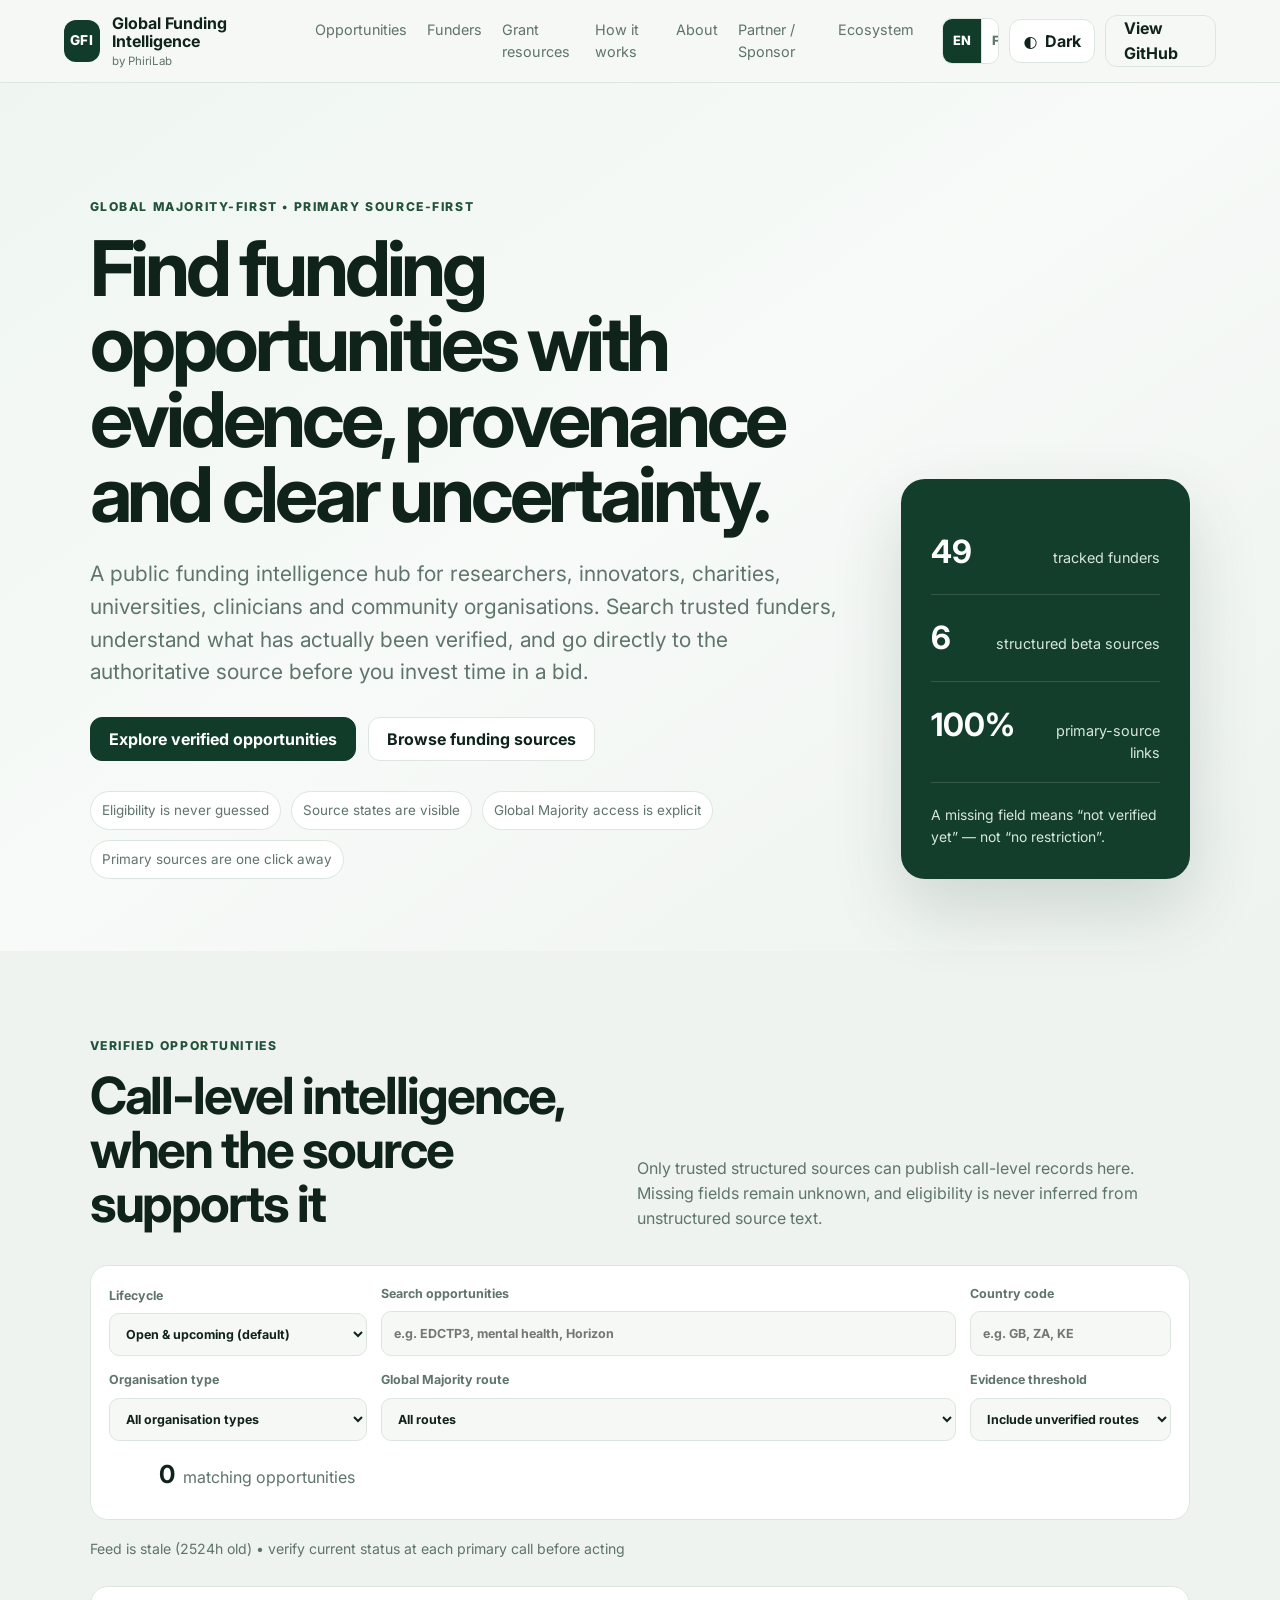
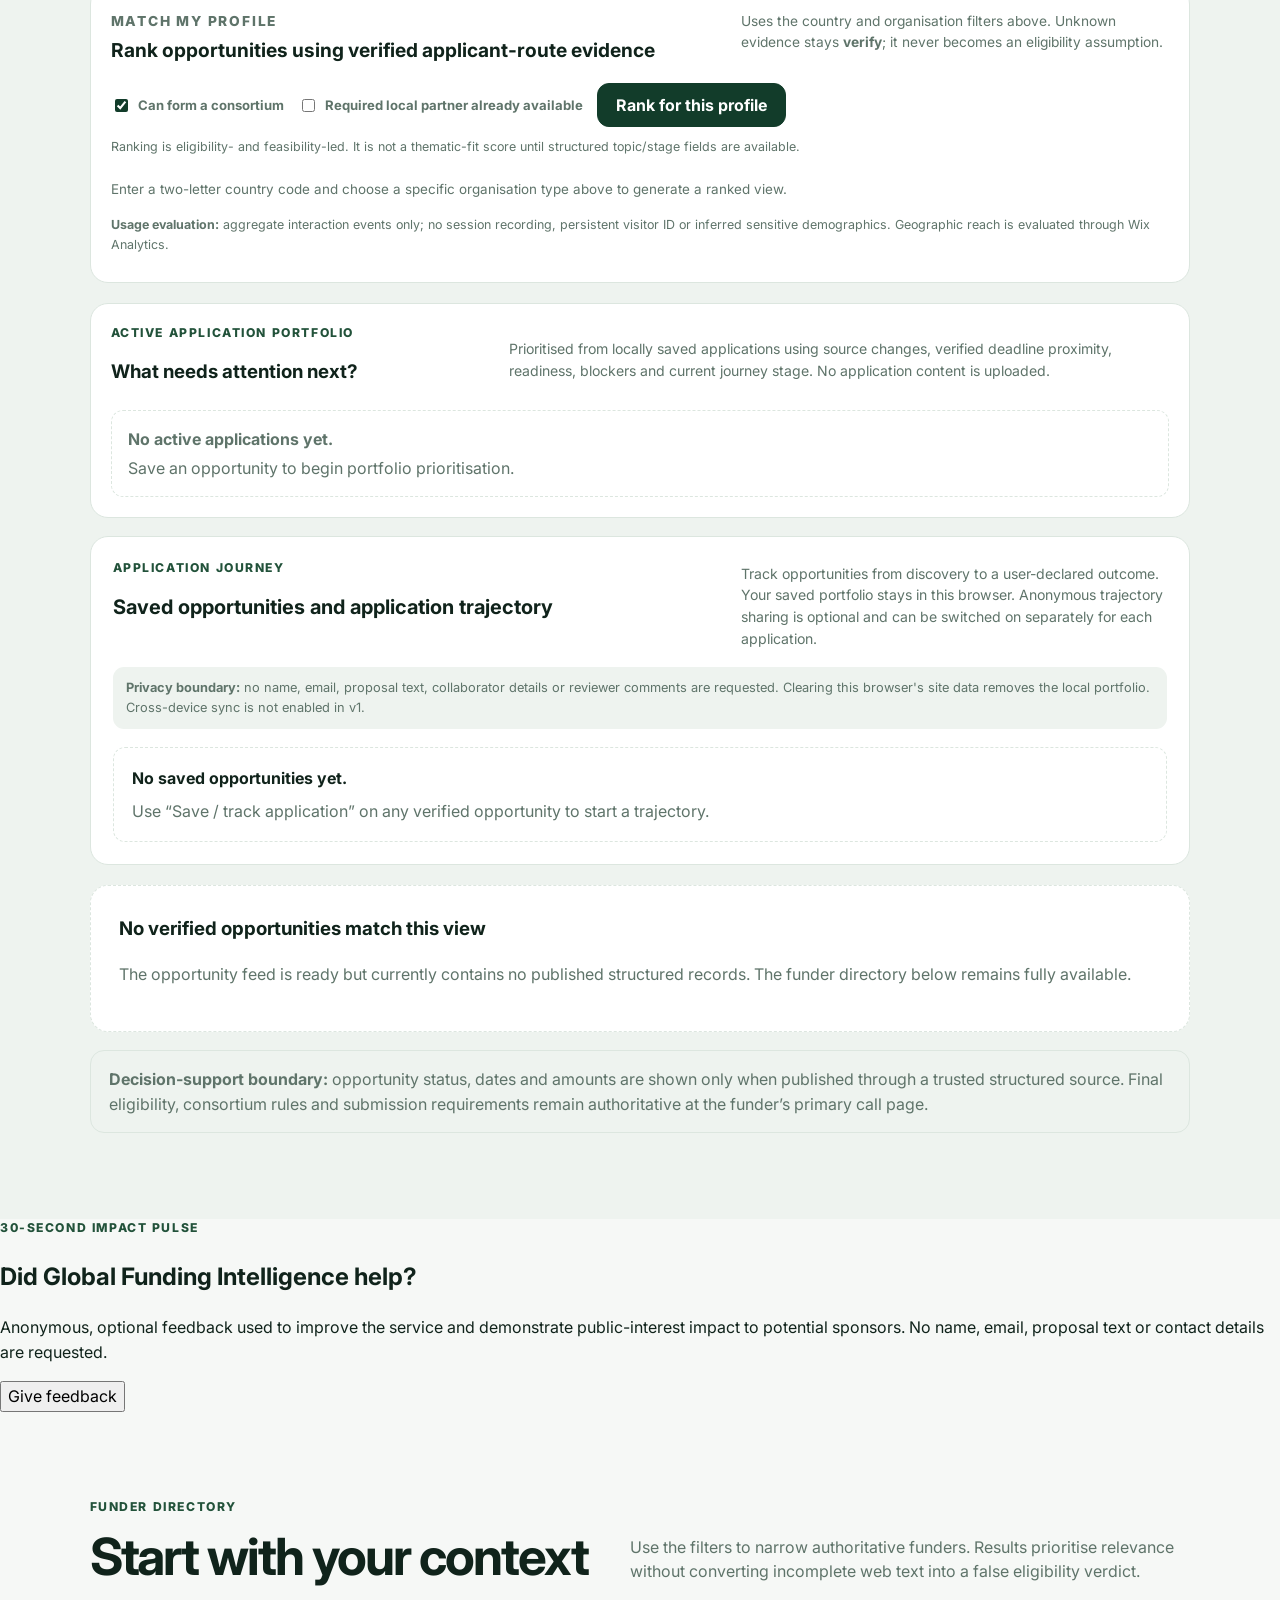
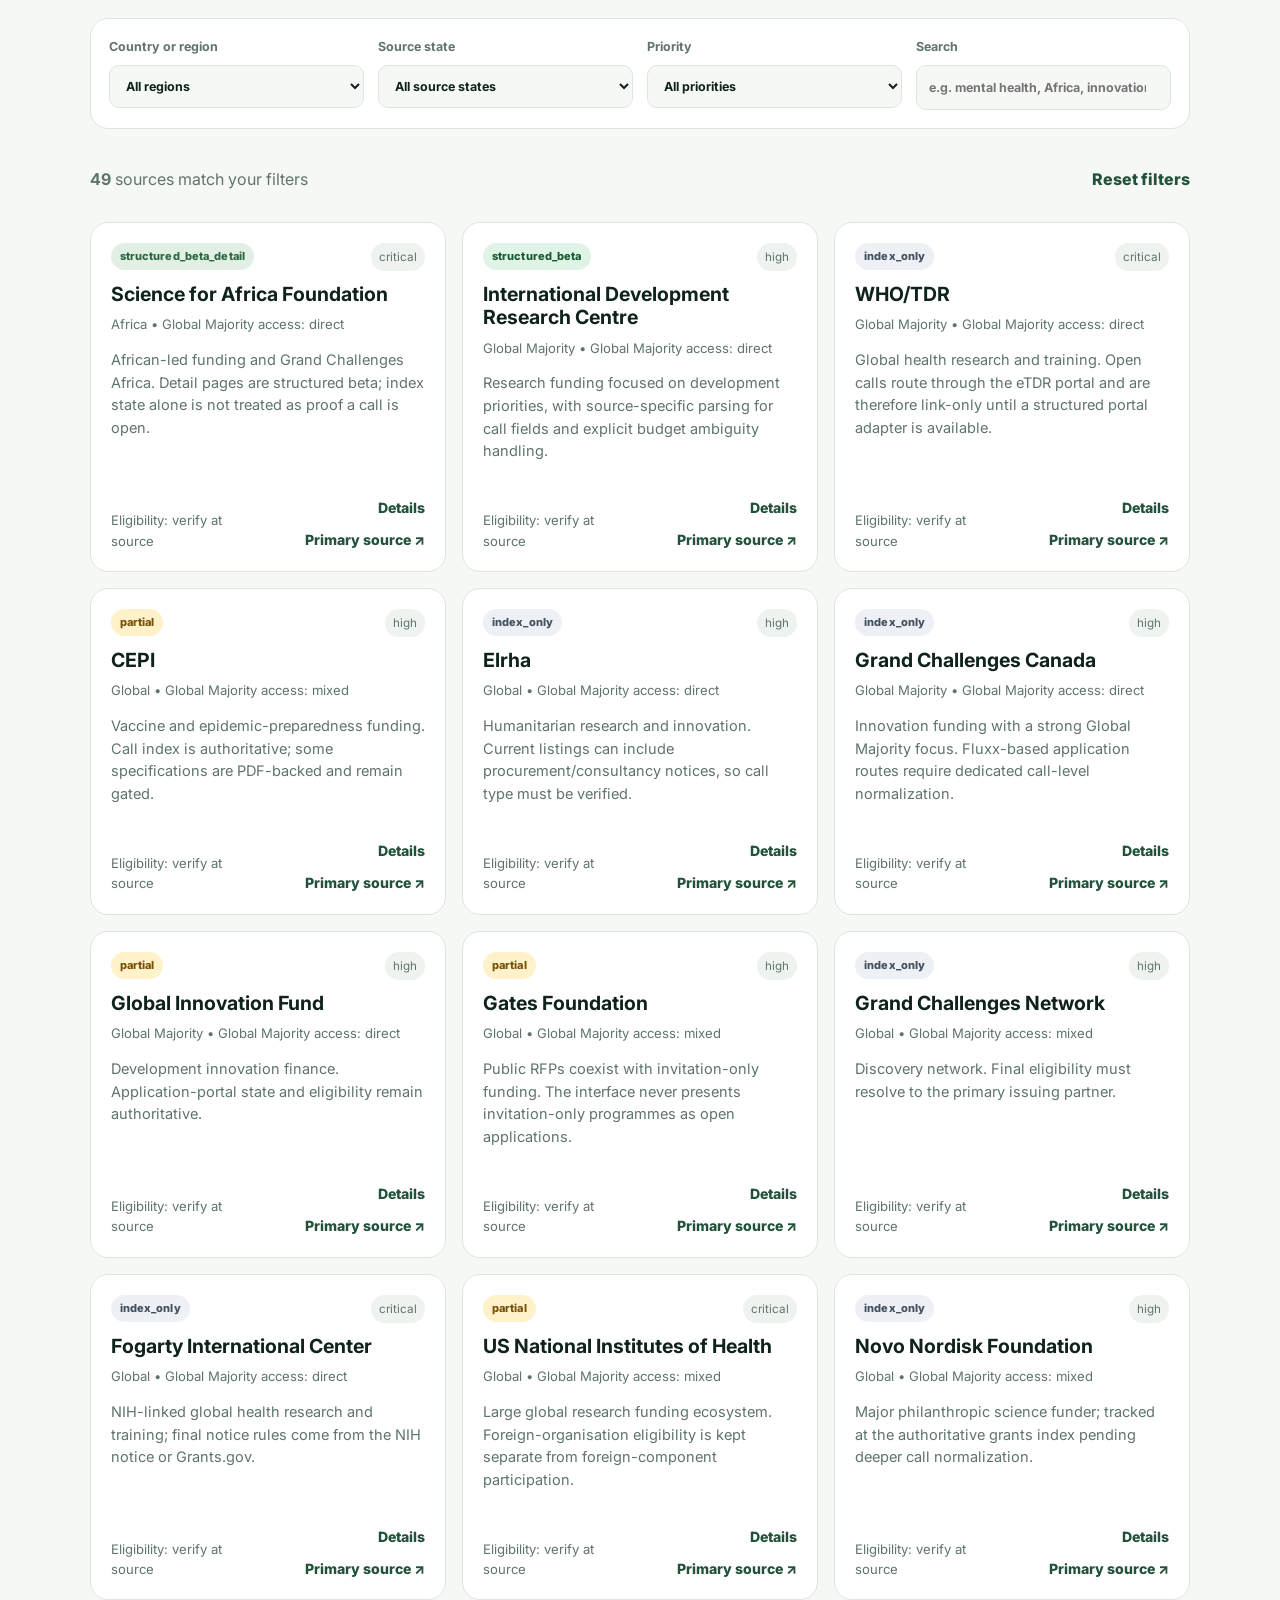
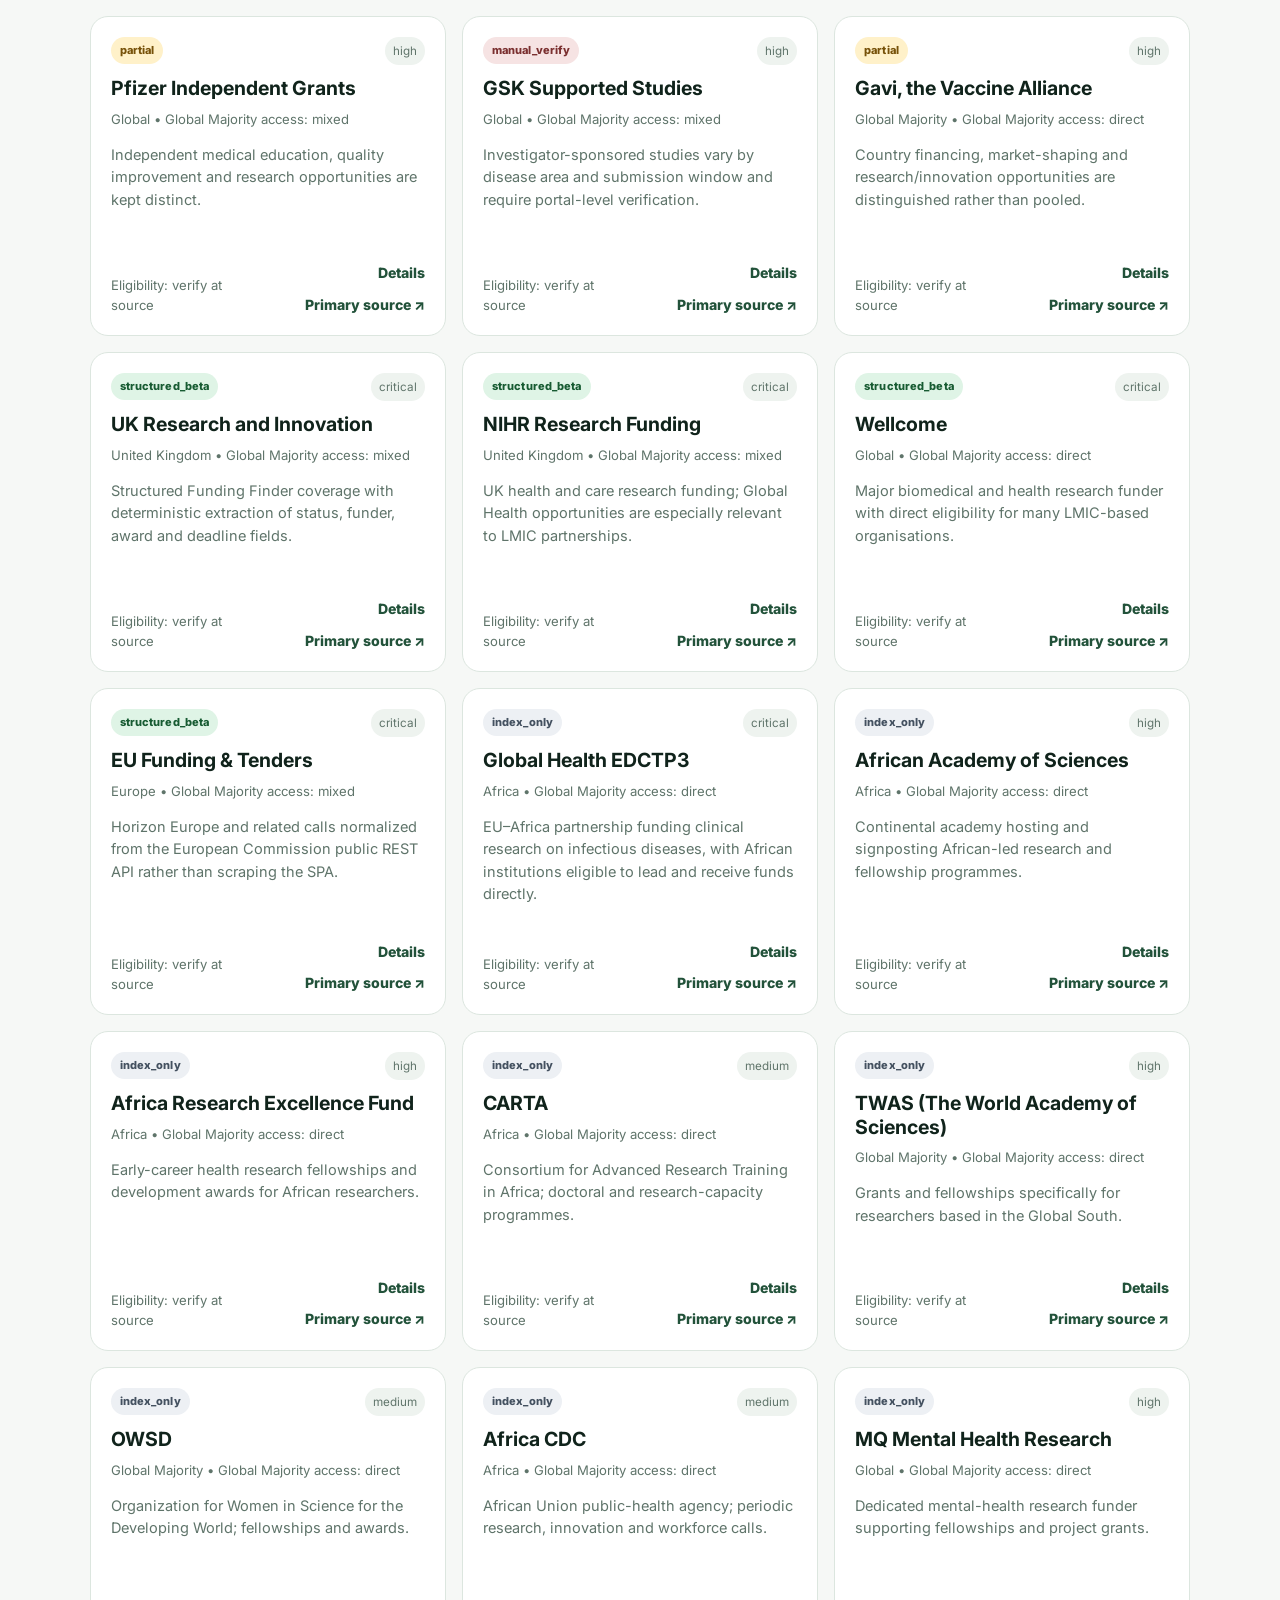
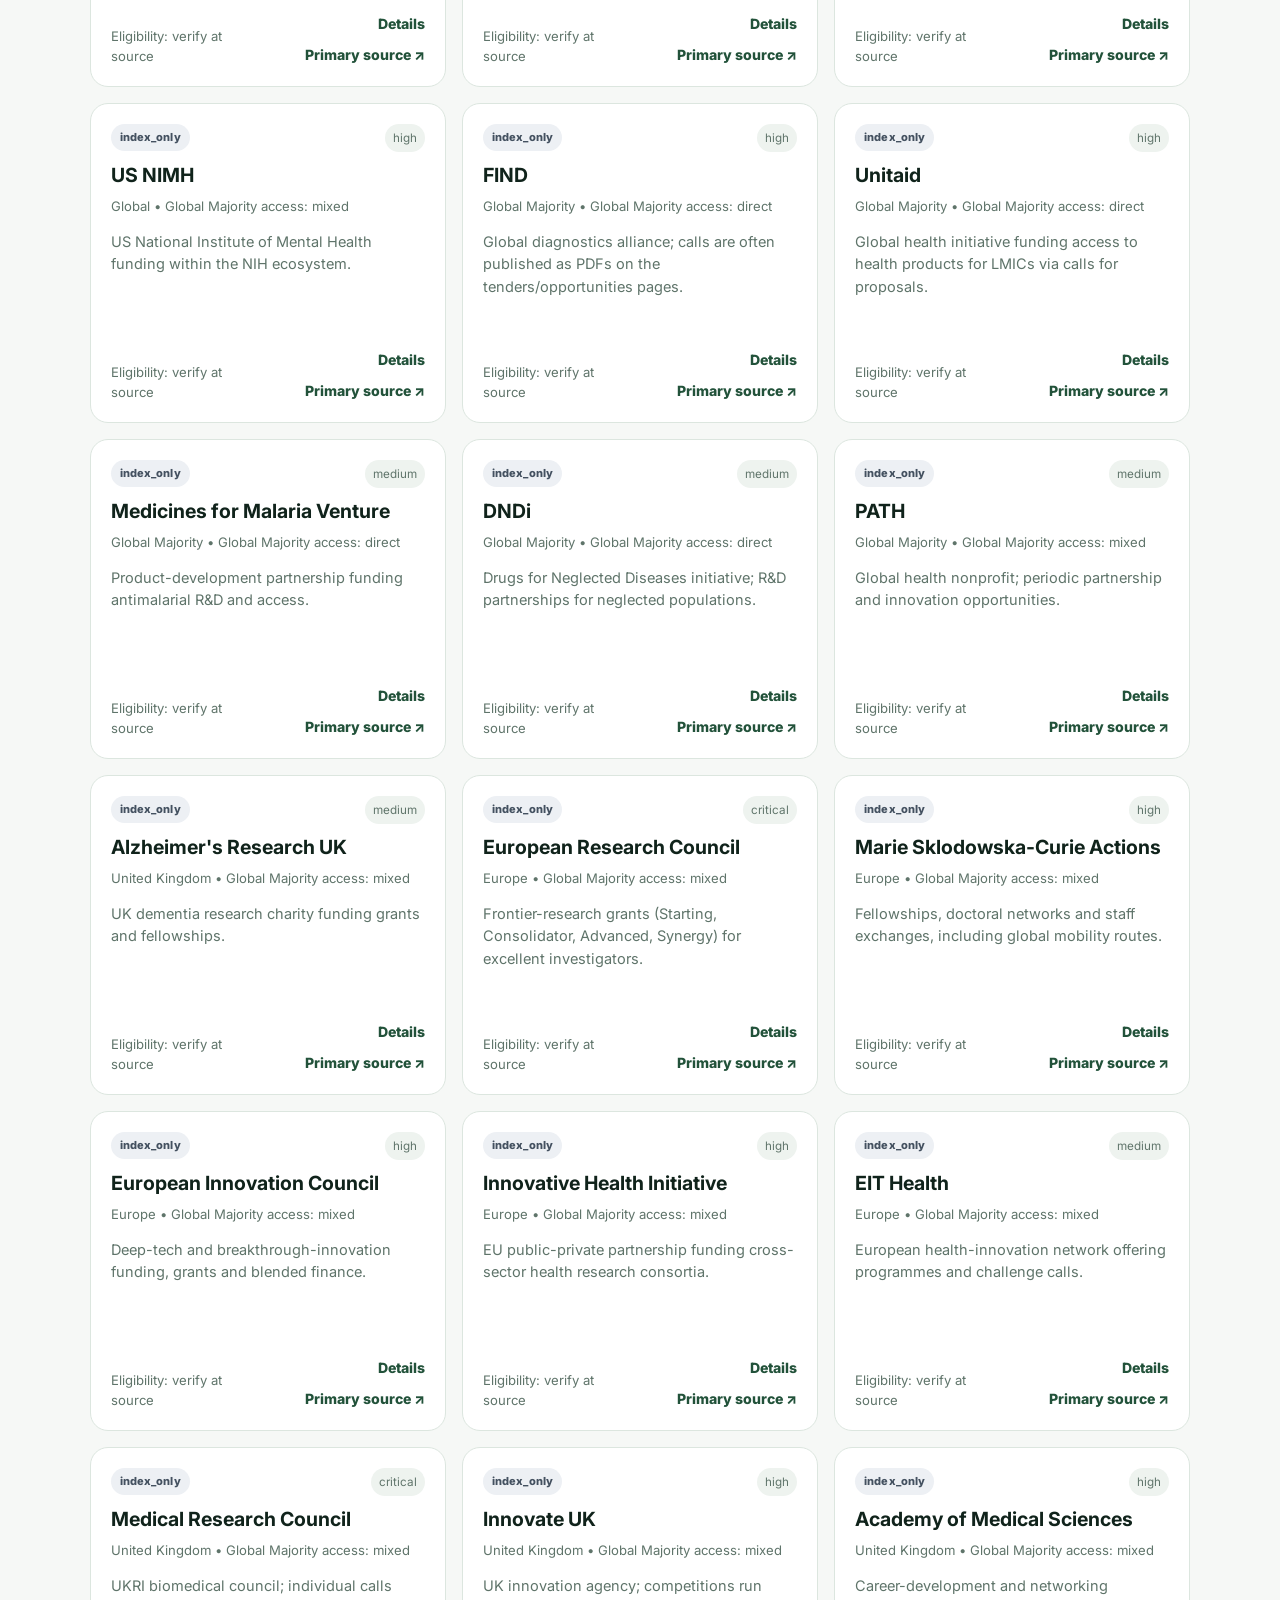
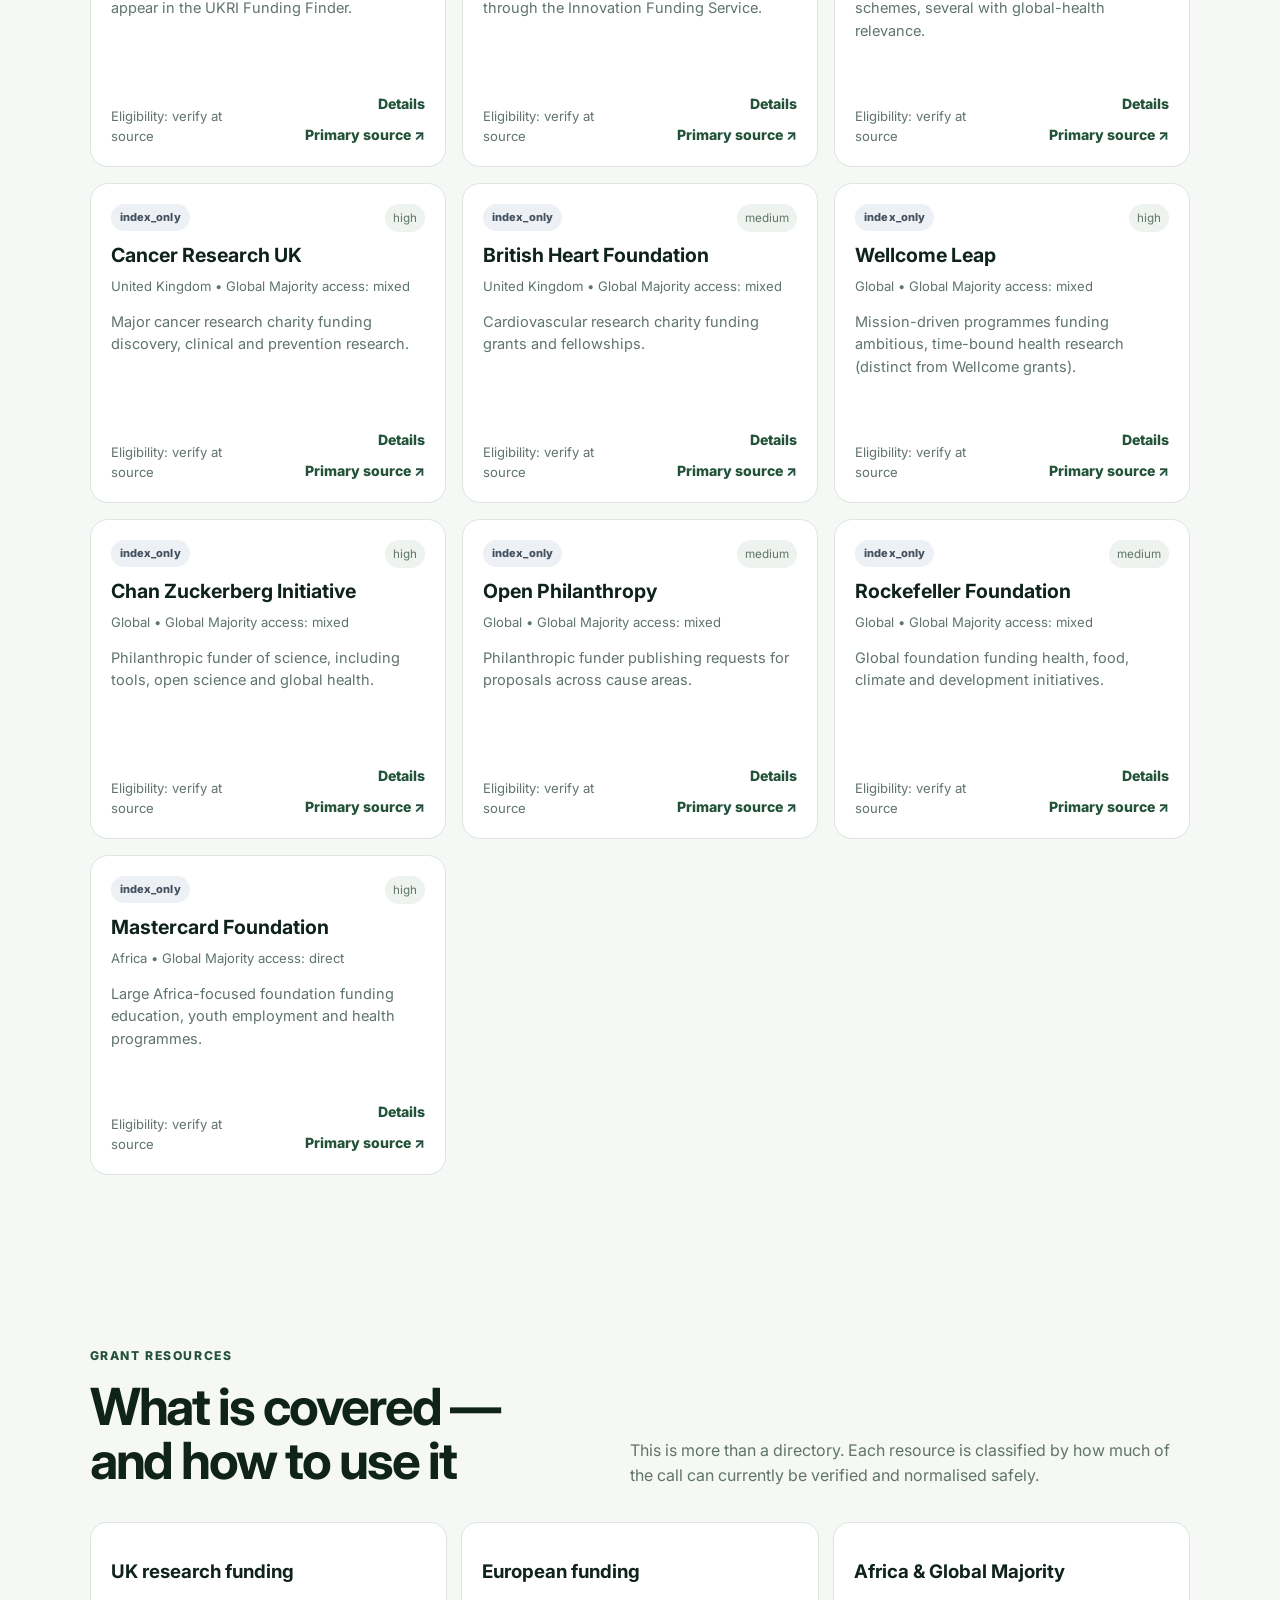
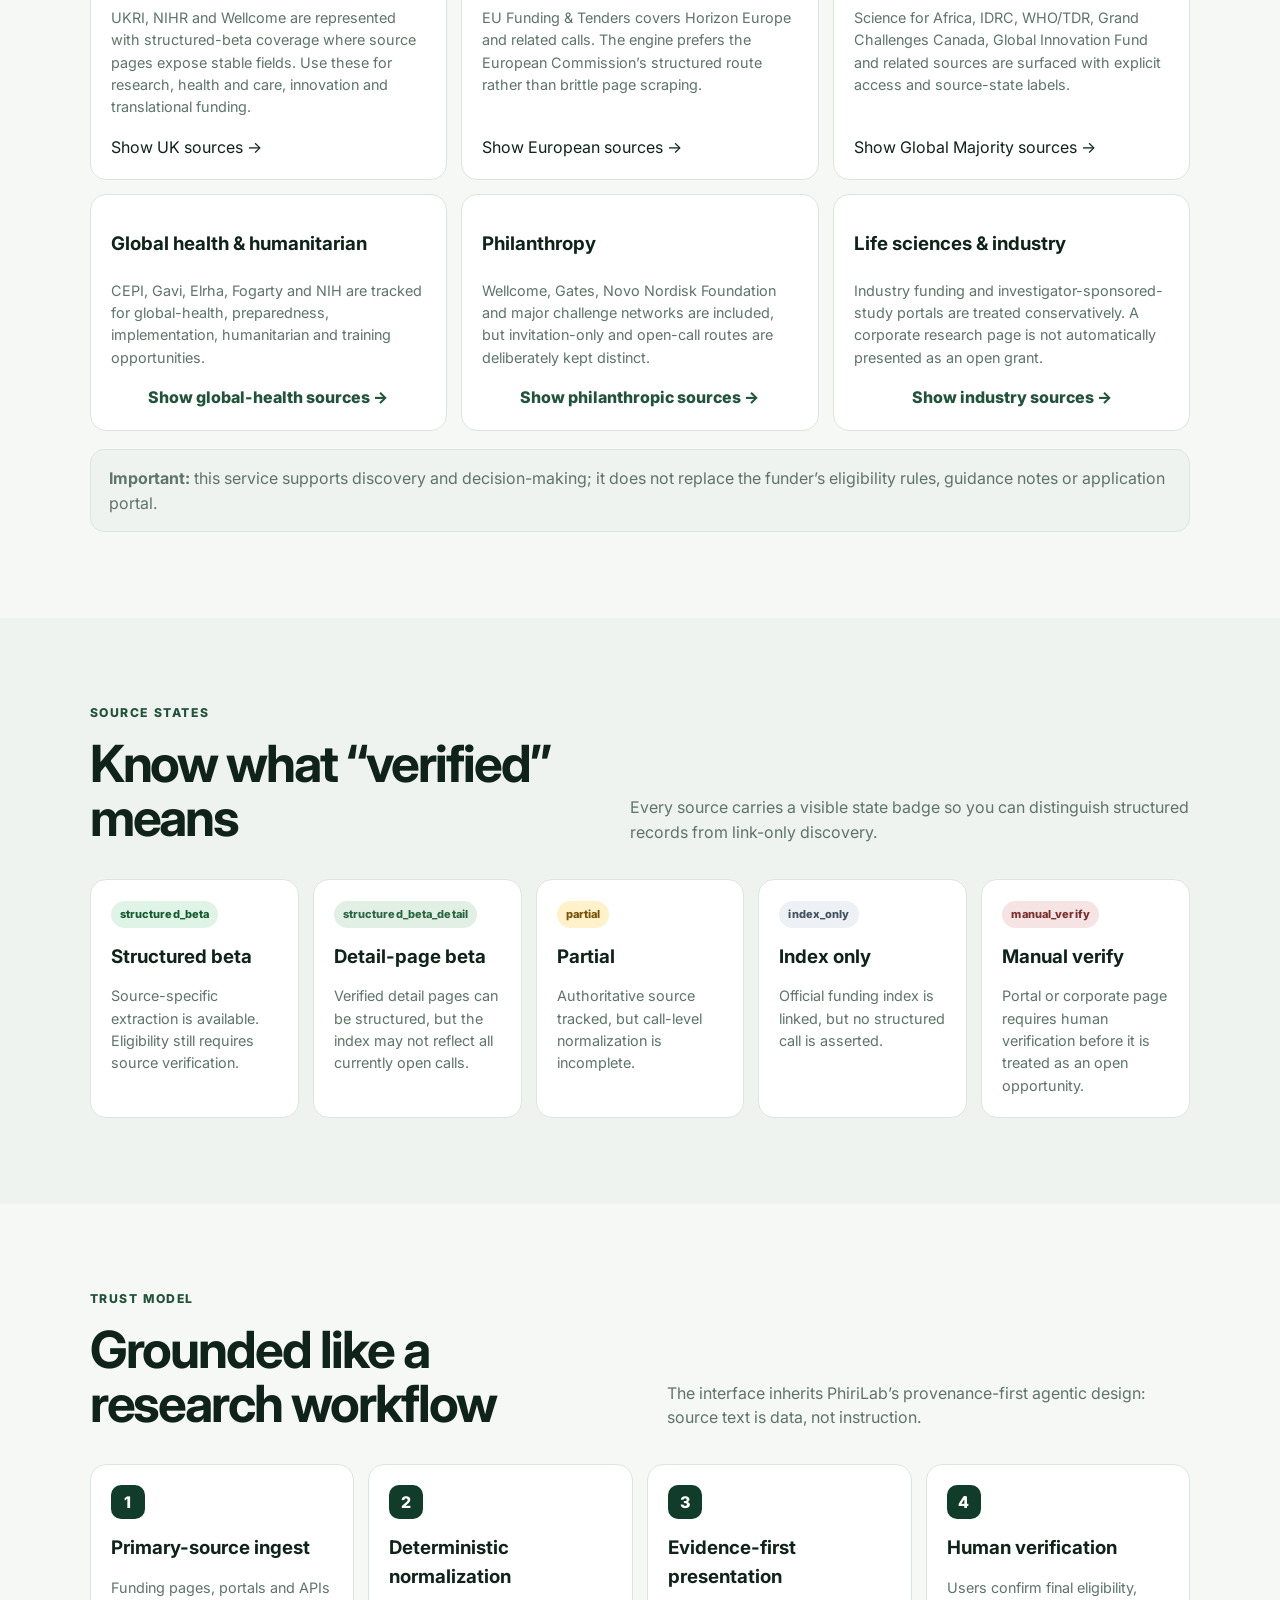
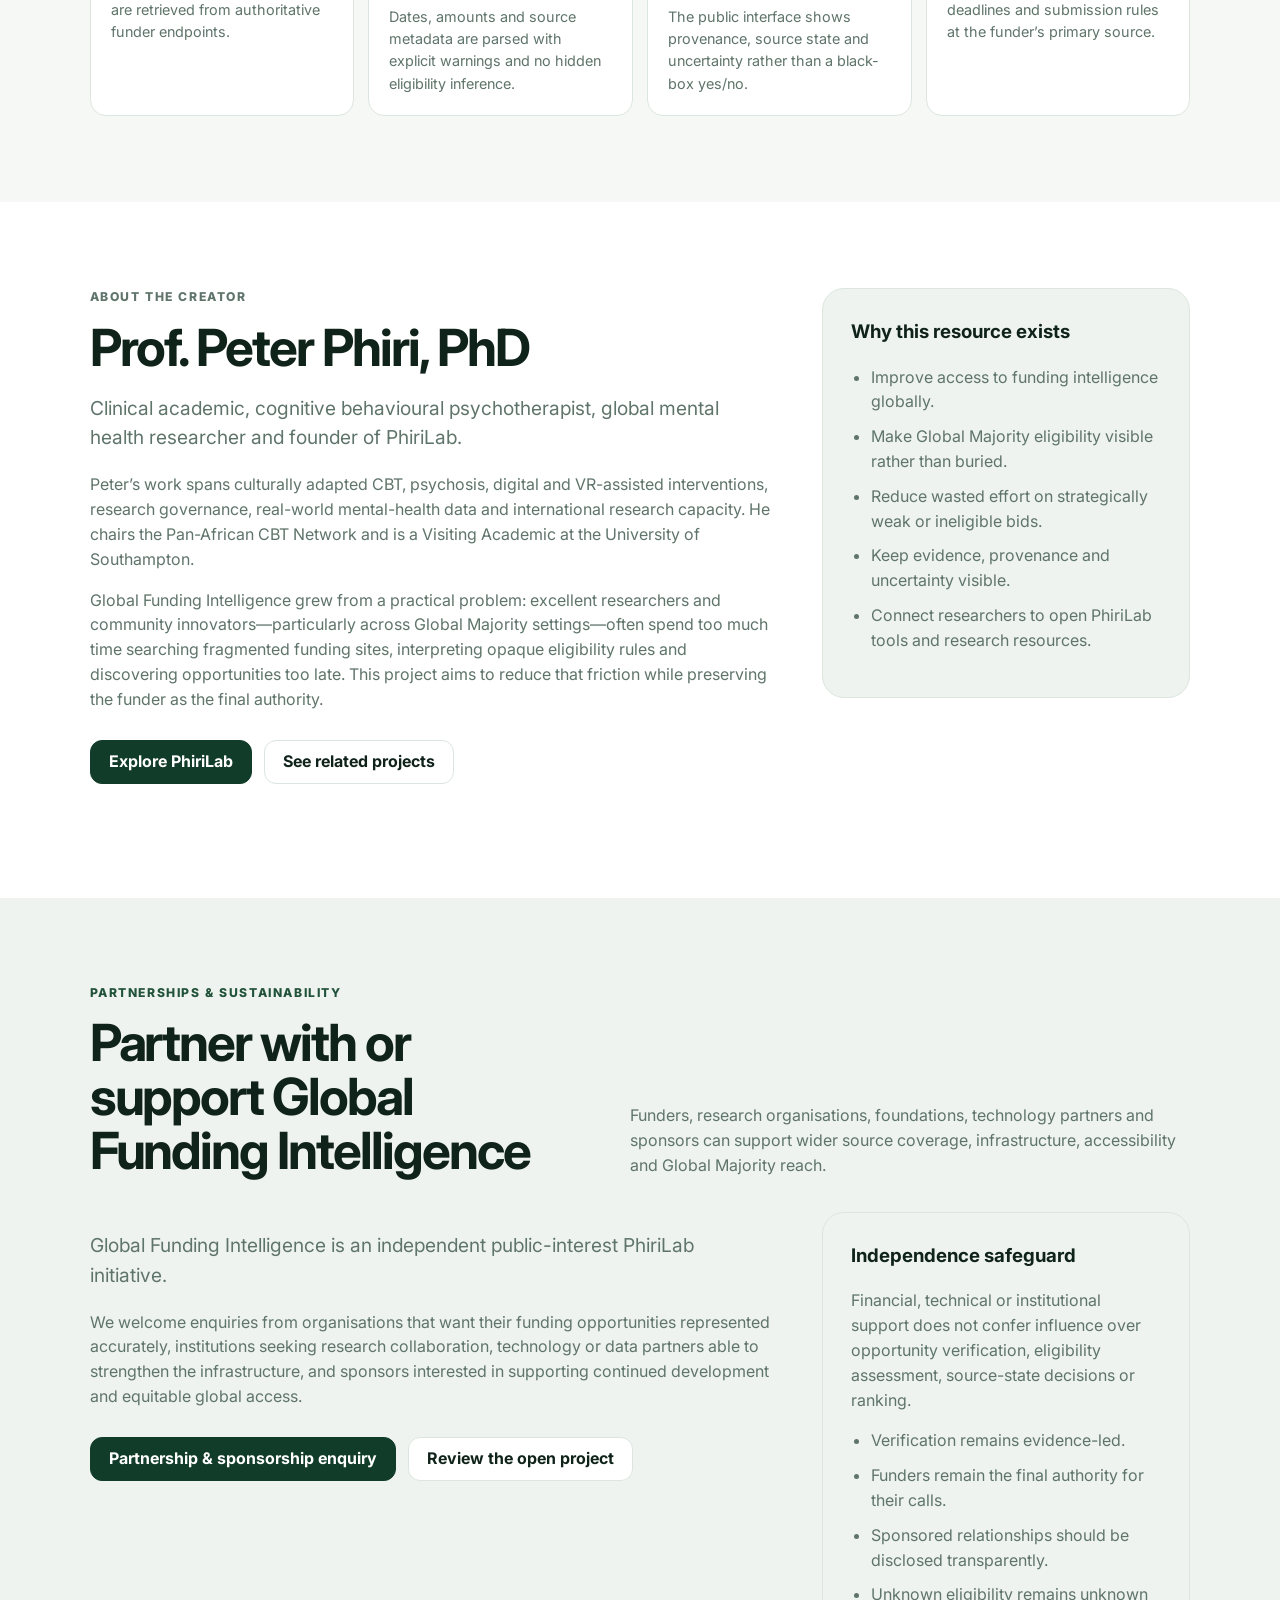
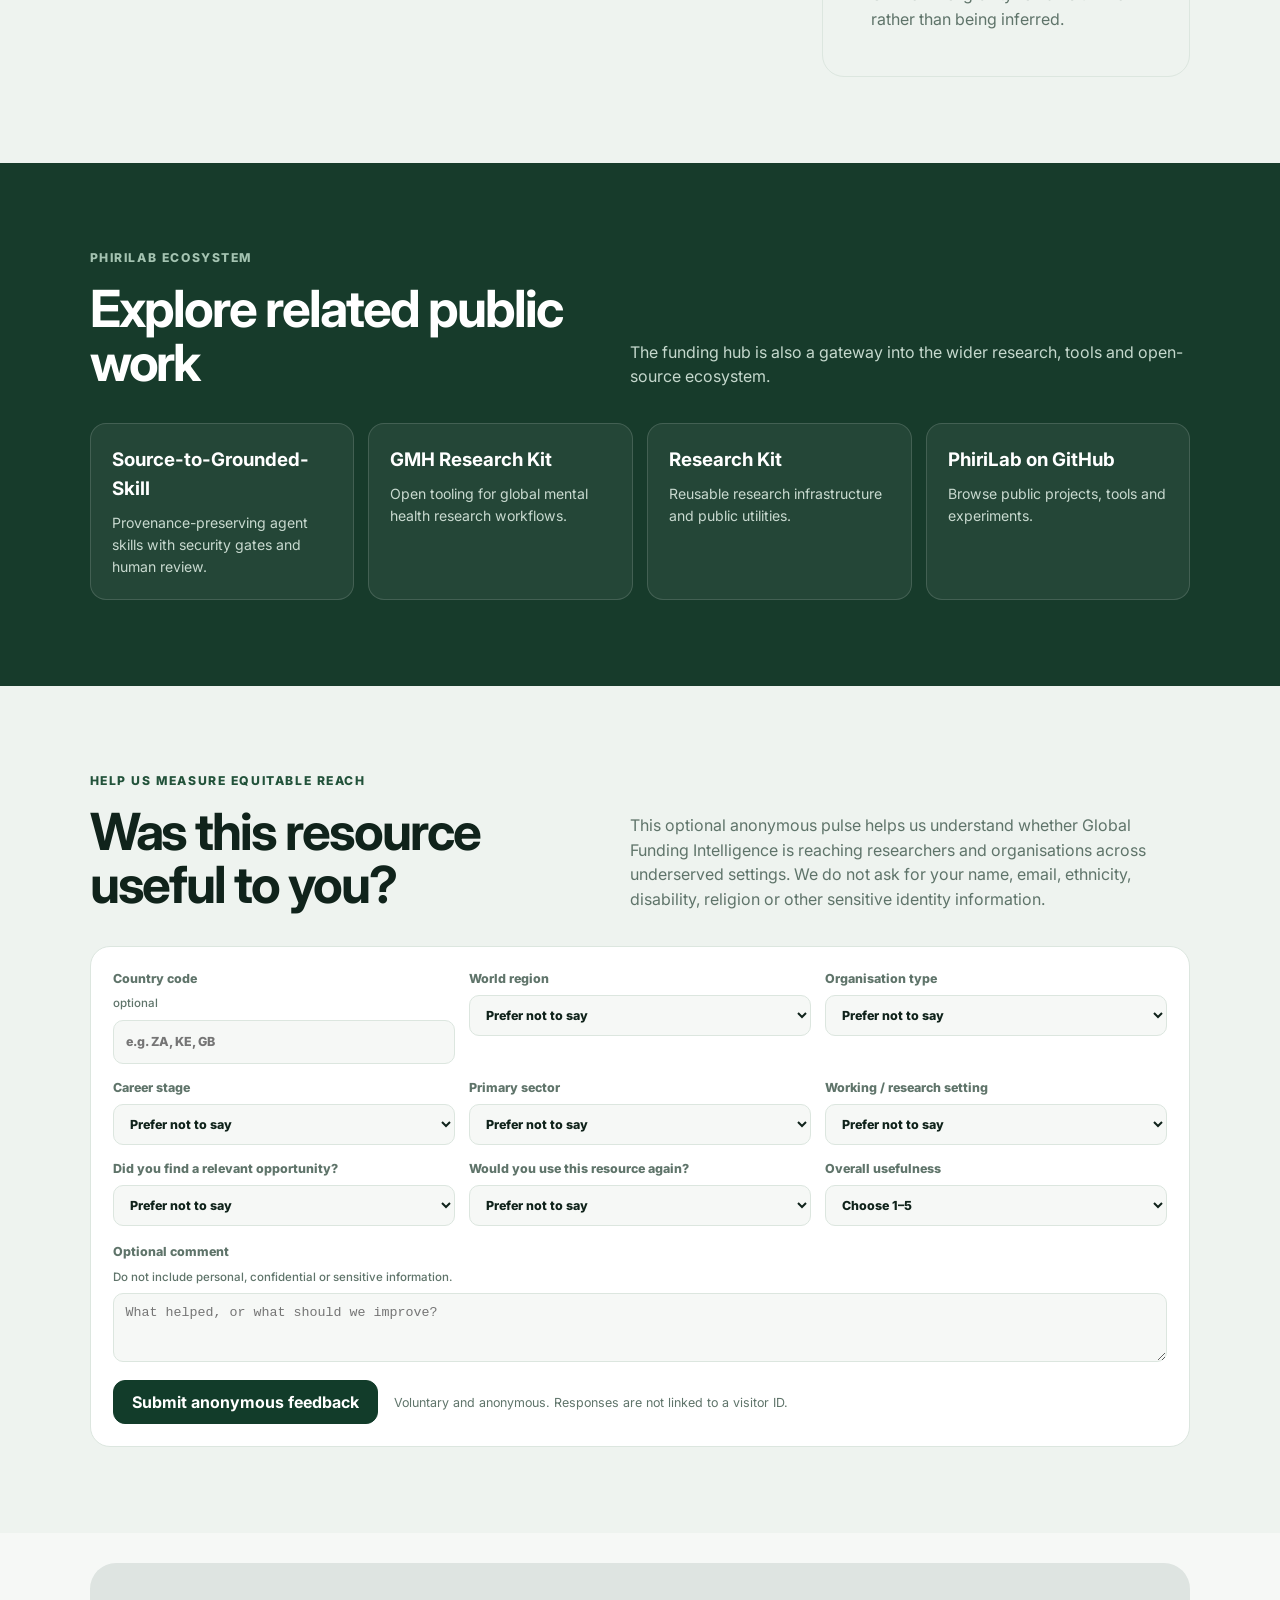
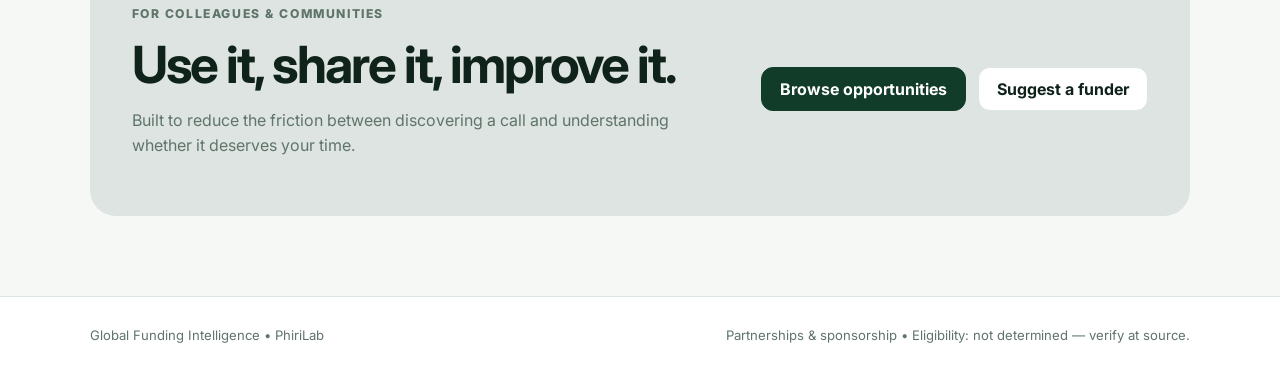
==== commit e2666681: "feat: load sponsor impact pulse" ====
--- a/web/index.html
+++ b/web/index.html
@@ -72,6 +72,7 @@
   <script src="app.js"></script>
   <script src="telemetry-v2.js"></script>
   <script src="opportunities.js"></script>
+  <script src="impact-pulse.js"></script>
   <script src="application-journey.js"></script>
   <script src="application-readiness.js"></script>
   <script src="portfolio-intelligence.js"></script>
